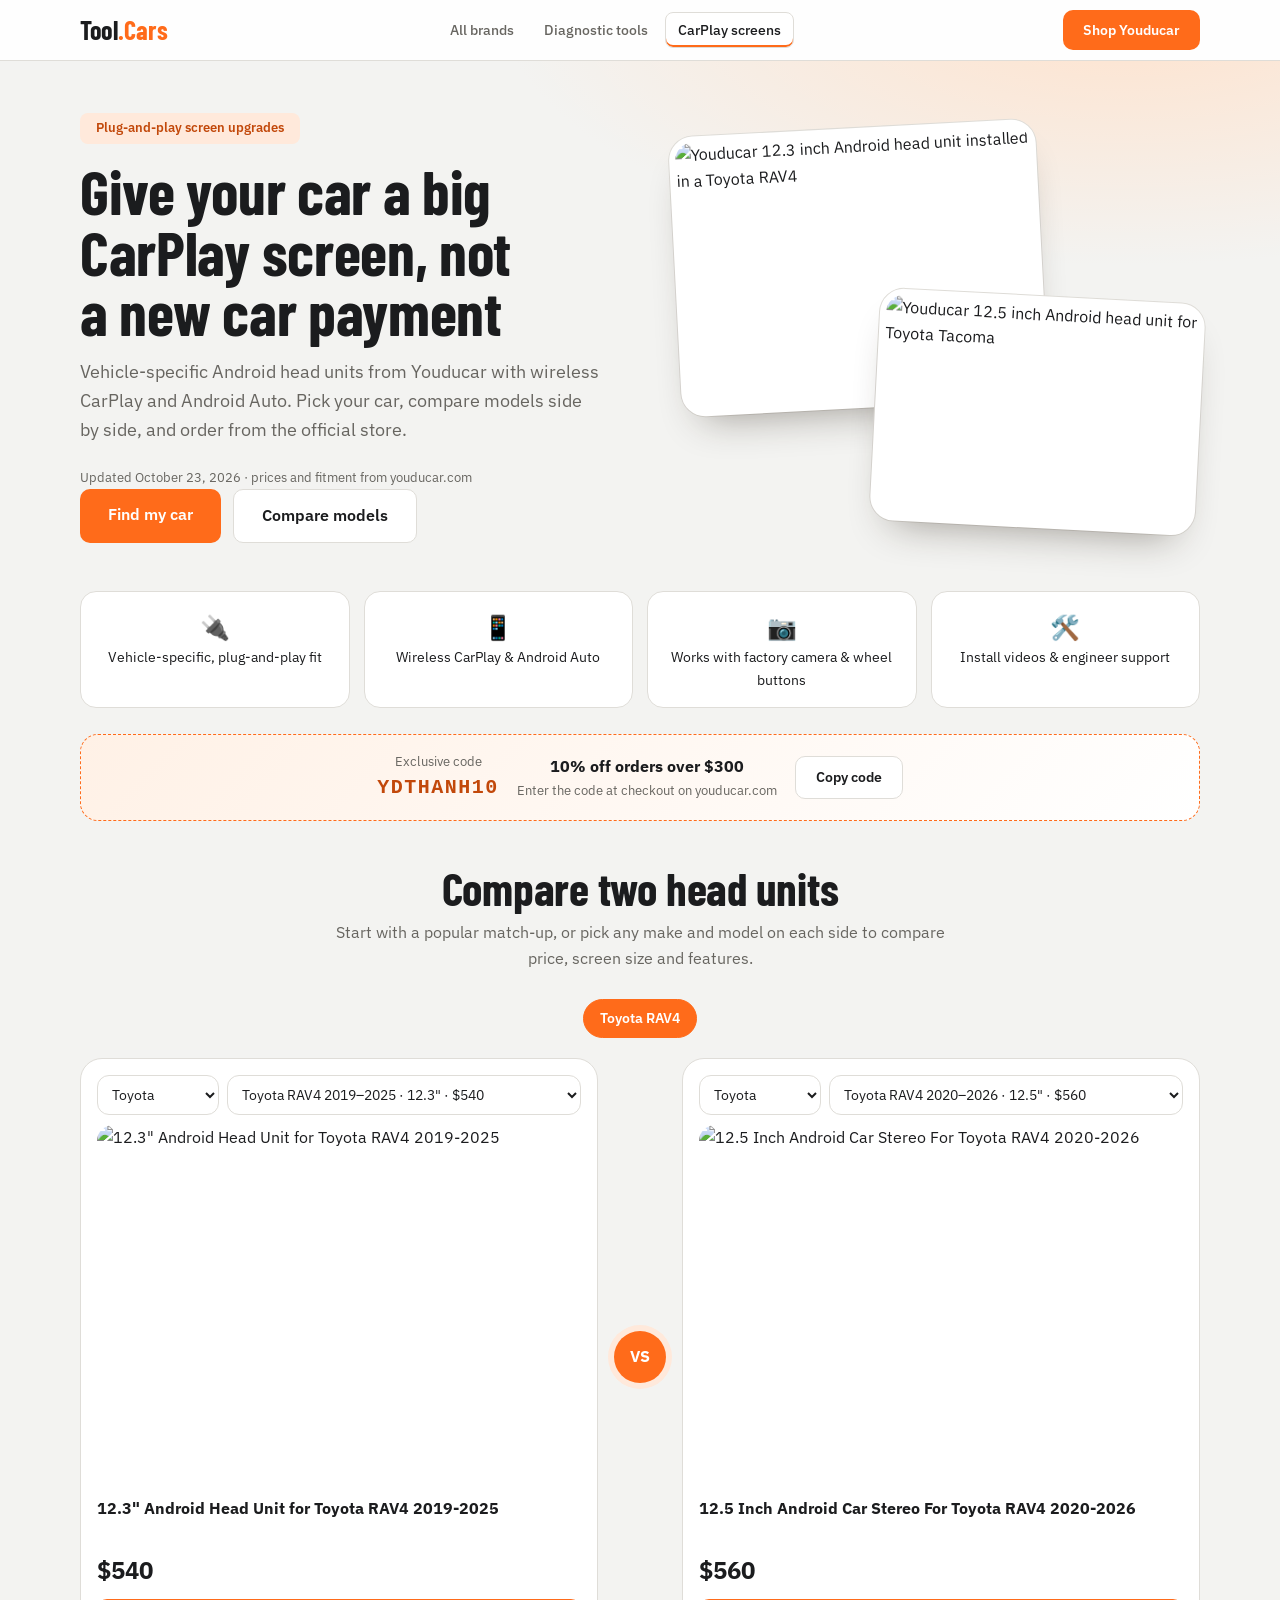
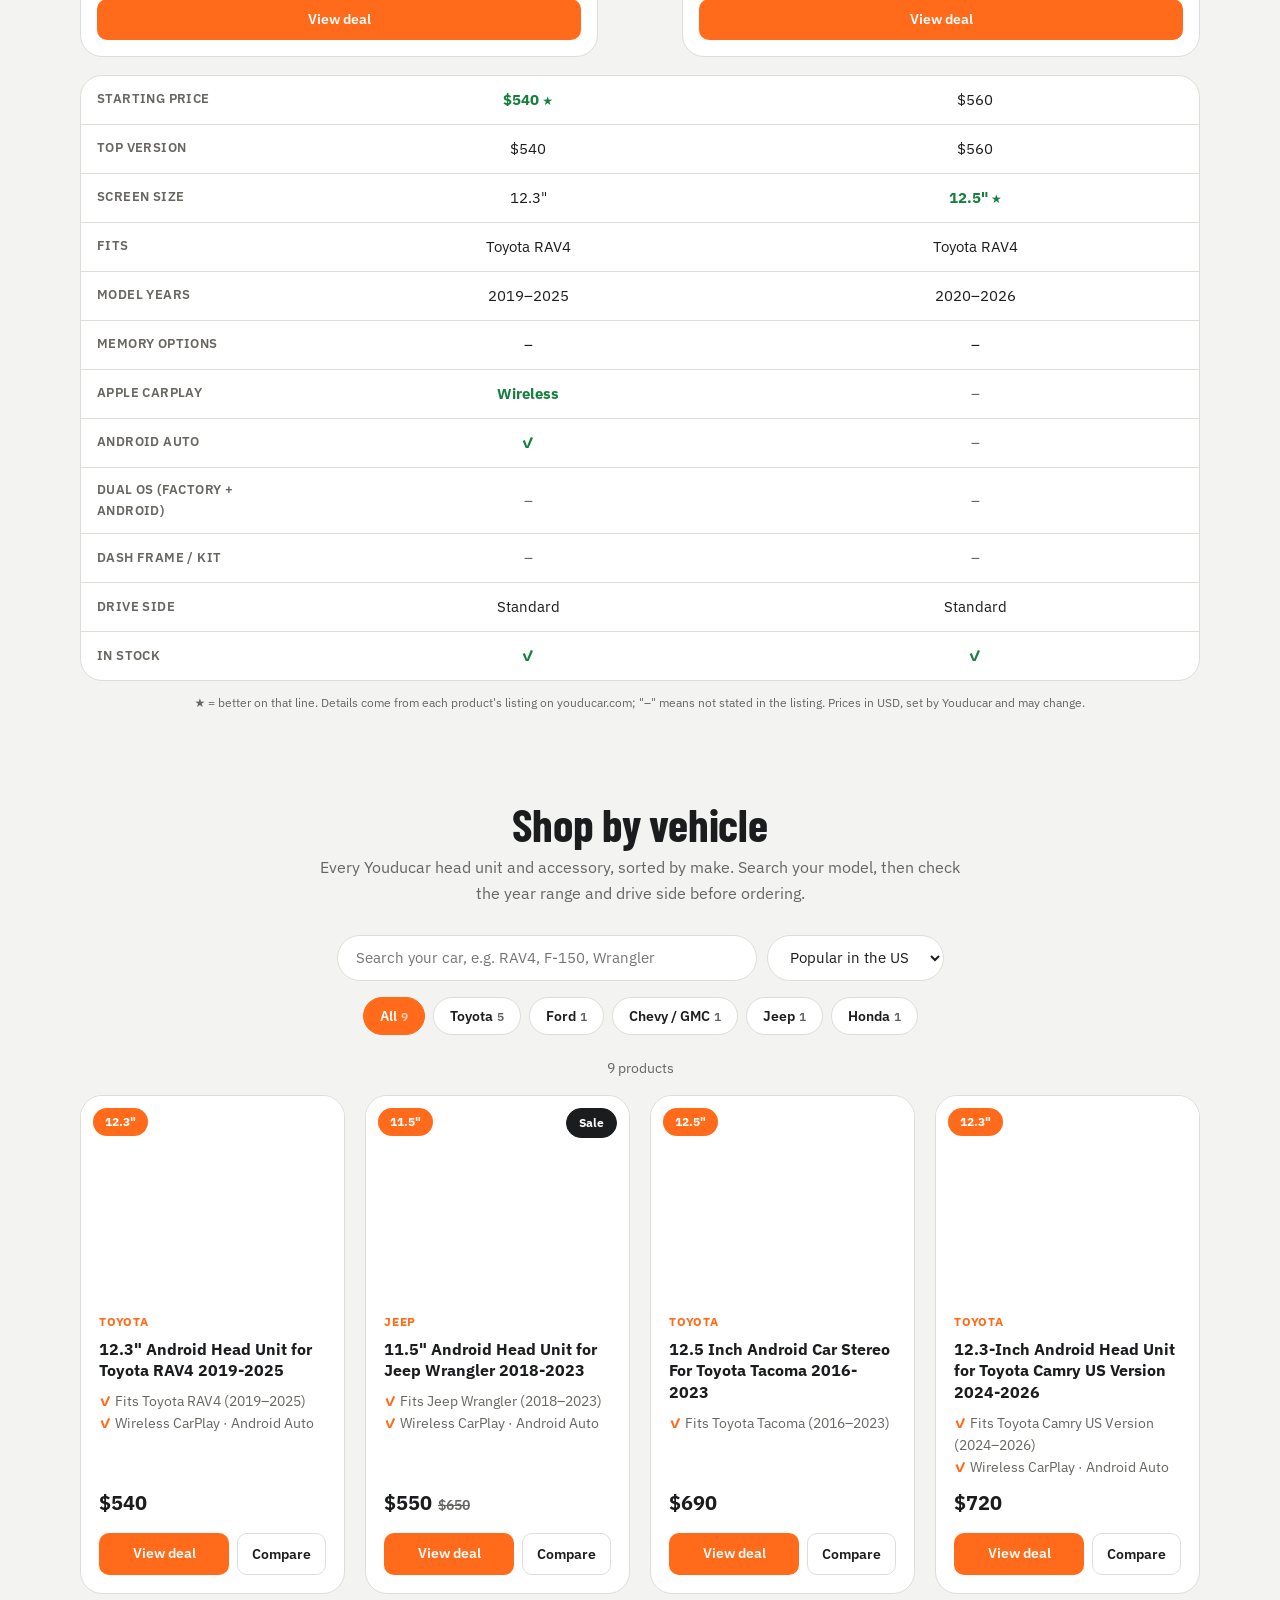
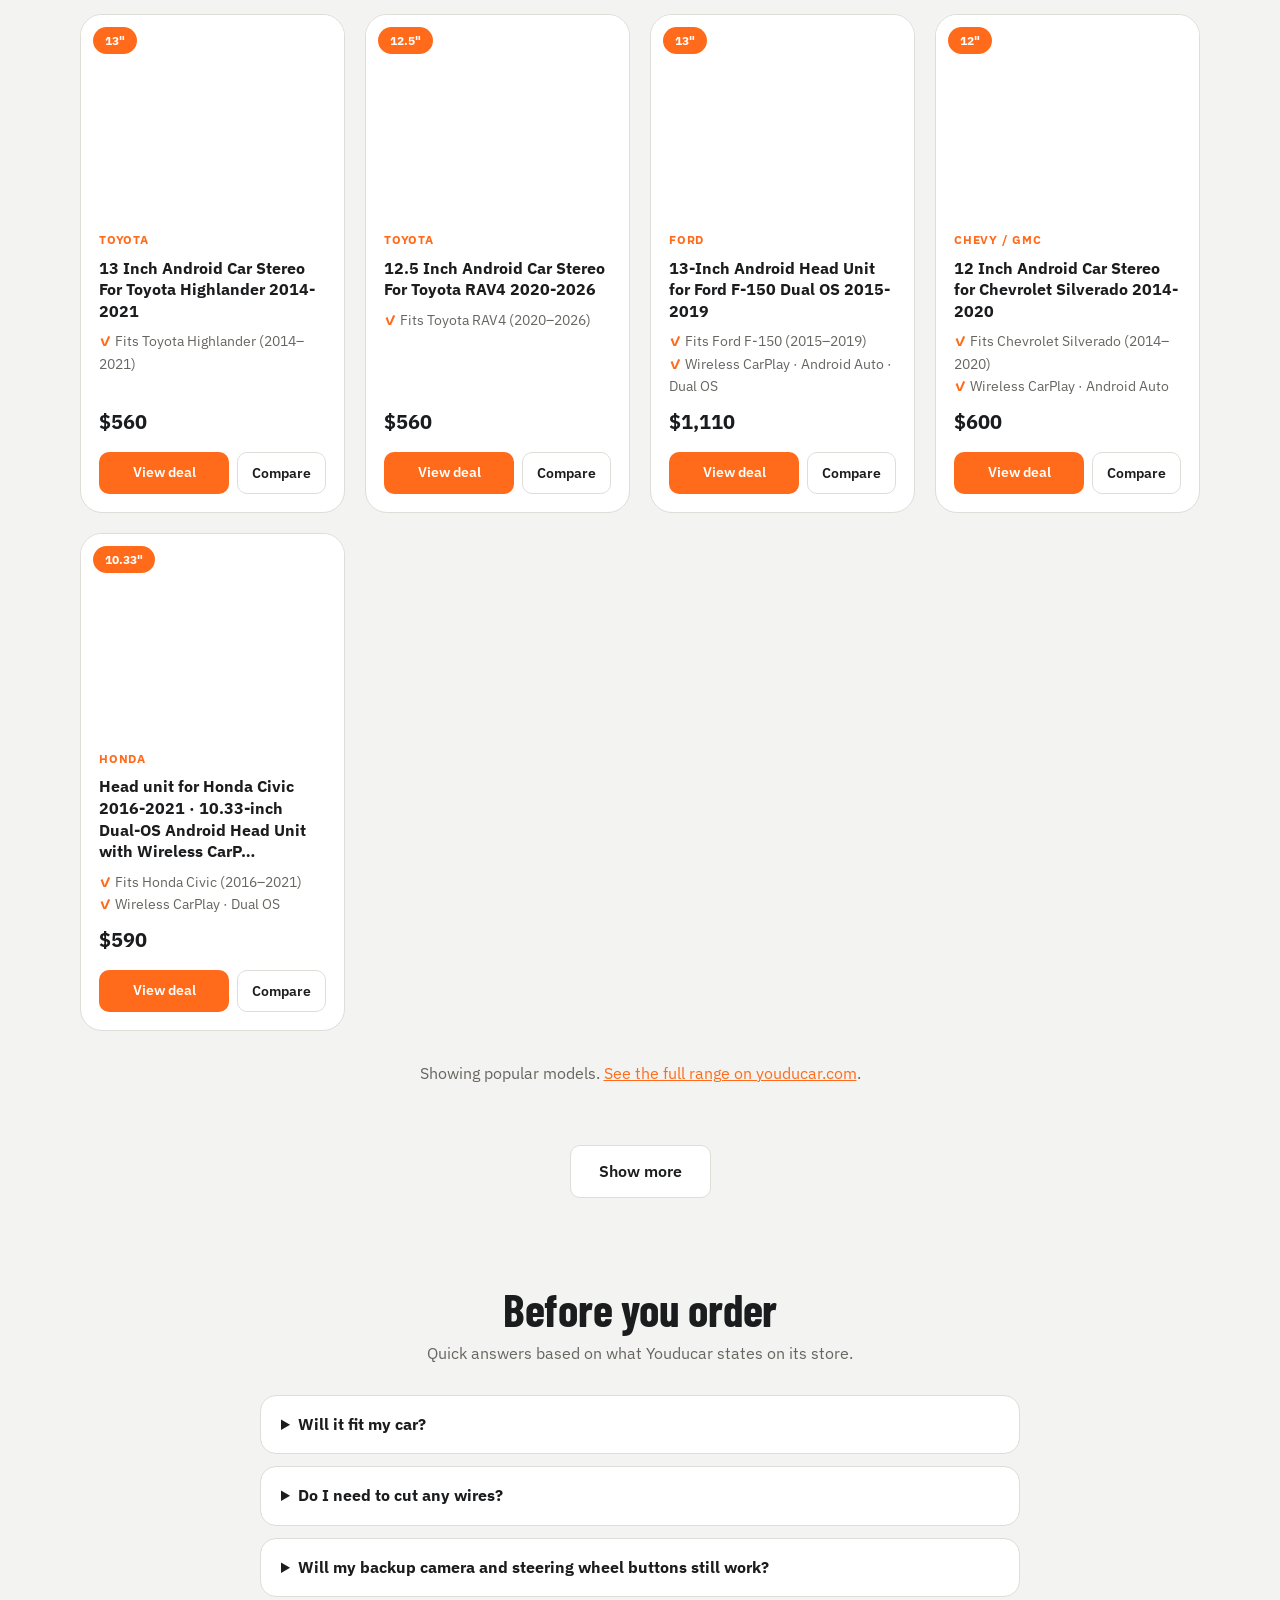
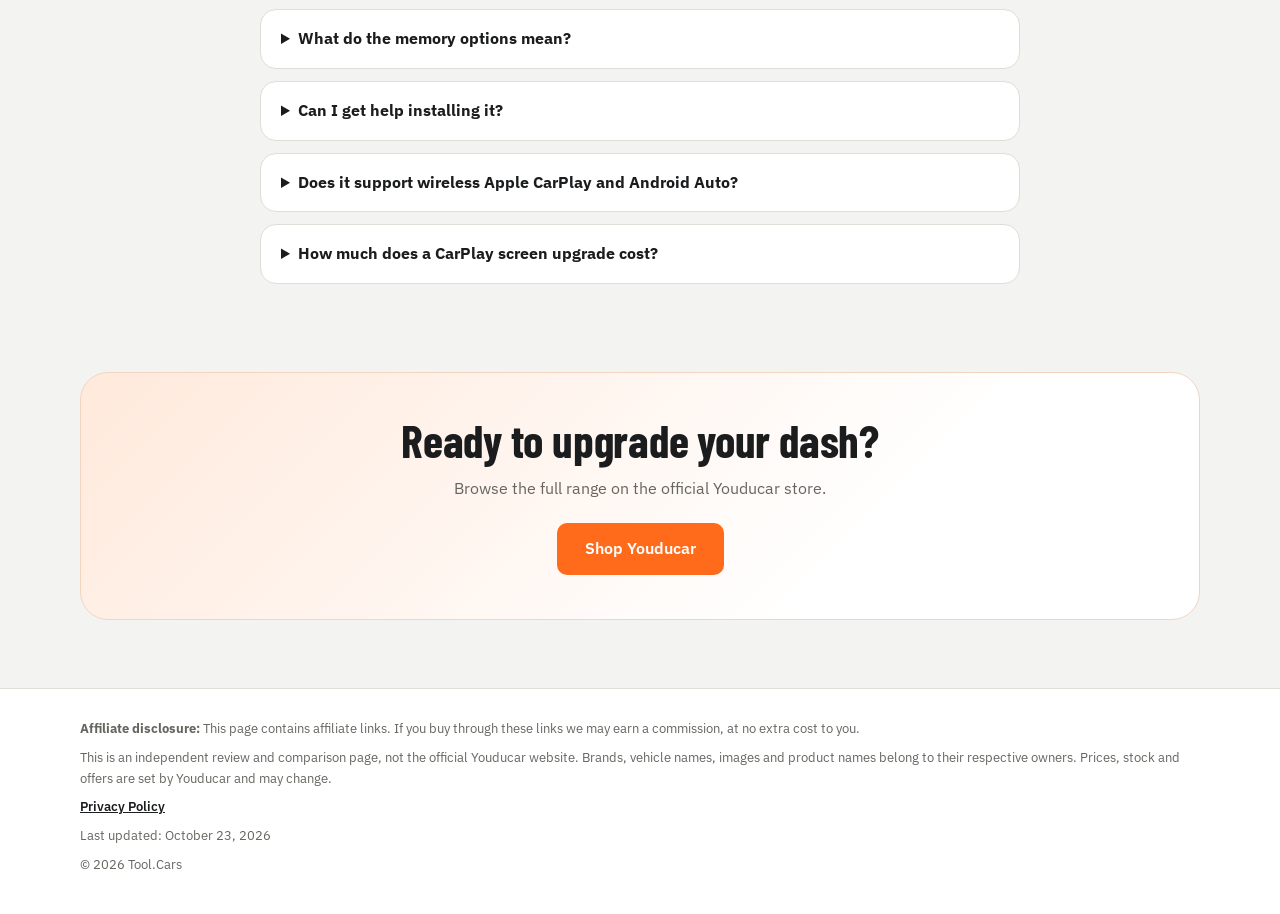
==== carplay-screen/index.html @ 3d378d3f "Prerender: fix doubled $ in prices Co-Authored-By: Claude Opus 5.5 <noreply@anthropic.com> Claude-Se" ====
<!DOCTYPE html>
<html lang="en">
<head>
<meta charset="utf-8">
<meta name="viewport" content="width=device-width, initial-scale=1">
<link rel="icon" type="image/svg+xml" href="data:image/svg+xml,%3Csvg xmlns='http://www.w3.org/2000/svg' viewBox='0 0 64 64'%3E%3Crect width='64' height='64' rx='14' fill='%23ff6b1a'/%3E%3Cpath d='M14 18h36v9H37v22H27V27H14z' fill='%23fff'/%3E%3C/svg%3E">
<title>CarPlay Screen Upgrades by Vehicle – Youducar Android Head Units | Tool.Cars</title>
<meta name="description" content="Find a plug-and-play Android head unit for your car: wireless CarPlay and Android Auto screens for Toyota, Ford, Chevy, Jeep, Honda and more. Compare models side by side.">
<!-- Google tag (gtag.js) -->
<script async src="https://www.googletagmanager.com/gtag/js?id=AW-18429283112"></script>
<script>
  window.dataLayer = window.dataLayer || [];
  function gtag(){dataLayer.push(arguments);}
  gtag('js', new Date());
  gtag('config', 'AW-18429283112');
</script>
<style>
:root{--a:#ff6b1a;--a-d:#e85a0c;--a-l:#2a1a10;--ink:#f3f4f6;--mut:#9aa1ad;--bg:#0e1015;--card:#171a21;--line:#272c37;--ok:#4ade80}
*{box-sizing:border-box;margin:0}
html{scroll-behavior:smooth}
body{font-family:system-ui,-apple-system,"Segoe UI",Roboto,sans-serif;color:var(--ink);background:var(--bg);line-height:1.6}
a{color:inherit;text-decoration:none}
button,select,input{font:inherit;color:inherit}
.wrap{max-width:1160px;margin:0 auto;padding:0 20px}
header{position:sticky;top:0;background:rgba(14,16,21,.92);backdrop-filter:blur(8px);border-bottom:1px solid var(--line);z-index:20}
header .wrap{display:flex;justify-content:space-between;align-items:center;height:60px;gap:12px}
.logo{font-weight:800;font-size:22px;letter-spacing:.5px;white-space:nowrap}.logo span{color:var(--a)}
nav.top{display:flex;gap:4px;font-size:14px;font-weight:600}
nav.top a{padding:6px 12px;border-radius:999px;color:var(--mut)}
nav.top a:hover{color:var(--ink)}
nav.top a.on{color:var(--ink);background:var(--card);border:1px solid var(--line)}
.btn{display:inline-block;background:var(--a);color:#fff;padding:13px 28px;border-radius:999px;font-weight:700;transition:.2s;box-shadow:0 6px 20px rgba(255,107,26,.3);border:0;cursor:pointer;text-align:center}
.btn:hover{background:var(--a-d);transform:translateY(-2px)}
.btn.sm{padding:9px 20px;font-size:14px;box-shadow:none}
.btn.ghost{background:transparent;border:1px solid var(--line);box-shadow:none}
.btn.ghost:hover{background:var(--card)}
.hero{padding:52px 0 32px;background:radial-gradient(1000px 420px at 85% -10%,#3a1f0f,transparent)}
.hero .wrap{display:grid;grid-template-columns:1.05fr 1fr;gap:44px;align-items:center}
.tag{display:inline-block;background:var(--a-l);color:#ffa66b;padding:5px 16px;border-radius:999px;font-size:13px;font-weight:700}
h1{font-size:clamp(32px,5vw,50px);line-height:1.12;margin:16px 0}
h1 em{font-style:normal;color:var(--a)}
.hero p{color:var(--mut);font-size:18px;margin-bottom:24px;max-width:520px}
.cta{display:flex;gap:12px;flex-wrap:wrap}
.collage{position:relative;height:400px}
.collage img{position:absolute;object-fit:cover;border-radius:24px;border:6px solid var(--card);box-shadow:0 18px 40px rgba(0,0,0,.5);background:#fff}
.collage .a{width:70%;height:70%;left:0;top:0;transform:rotate(-3deg)}
.collage .b{width:62%;height:58%;right:0;bottom:0;transform:rotate(3deg)}
.perks{display:grid;grid-template-columns:repeat(4,1fr);gap:14px;padding:16px 0 8px}
.perk{background:var(--card);border:1px solid var(--line);border-radius:16px;padding:16px;font-size:14px;text-align:center}
.perk b{display:block;font-size:24px}
.coupon{display:flex;flex-wrap:wrap;align-items:center;justify-content:center;gap:12px 18px;margin:18px auto 0;background:linear-gradient(135deg,#2a1a10,var(--card));border:1px dashed var(--a);border-radius:18px;padding:16px 20px;text-align:center}
.coupon code{font-size:20px;font-weight:800;letter-spacing:1.5px;color:#ffa66b}
.coupon small{color:var(--mut);display:block}
section{padding:44px 0}
h2{font-size:clamp(26px,3.6vw,36px);margin-bottom:8px;text-align:center}
.sub{color:var(--mut);margin:0 auto 28px;text-align:center;max-width:640px}

/* ---------- head-to-head compare ---------- */
.presets{display:flex;gap:8px;flex-wrap:wrap;justify-content:center;margin-bottom:20px}
.presets button,.pills button{cursor:pointer;background:var(--card);border:1px solid var(--line);border-radius:999px;padding:7px 16px;font-size:14px;font-weight:600;transition:.2s}
.presets button:hover,.pills button:hover{border-color:var(--a);color:var(--a)}
.presets button.on,.pills button.on{background:var(--a);border-color:var(--a);color:#fff}
.h2h{display:grid;grid-template-columns:1fr 56px 1fr;gap:14px;align-items:stretch}
.vs{display:flex;align-items:center;justify-content:center}
.vs span{width:52px;height:52px;border-radius:50%;background:var(--a);display:flex;align-items:center;justify-content:center;font-weight:800;box-shadow:0 0 0 6px var(--a-l)}
.side{background:var(--card);border:1px solid var(--line);border-radius:22px;padding:16px;display:flex;flex-direction:column;gap:10px;min-width:0}
.pickers{display:grid;grid-template-columns:auto 1fr;gap:8px}
.pickers select{background:var(--bg);border:1px solid var(--line);border-radius:12px;padding:9px 10px;font-size:14px;min-width:0;width:100%;cursor:pointer}
.pickers select:focus{outline:2px solid var(--a);outline-offset:1px}
.pc-img{aspect-ratio:4/3;background:#fff;border-radius:16px;overflow:hidden;display:flex;align-items:center;justify-content:center}
.pc-img img{width:100%;height:100%;object-fit:cover}
.pc-name{font-weight:700;font-size:16px;line-height:1.35;min-height:2.7em}
.pc-price{font-size:24px;font-weight:800}
.pc-price s{font-size:15px;color:var(--mut);font-weight:600;margin-left:6px}
.cmp-scroll{overflow-x:auto;-webkit-overflow-scrolling:touch;margin-top:18px;background:var(--card);border:1px solid var(--line);border-radius:22px}
table.h2ht{border-collapse:collapse;width:100%;min-width:560px;font-size:15px}
table.h2ht th,table.h2ht td{padding:12px 16px;border-bottom:1px solid var(--line);text-align:center;vertical-align:middle;width:40%}
table.h2ht tr:last-child th,table.h2ht tr:last-child td{border-bottom:0}
table.h2ht th{text-align:left;color:var(--mut);font-weight:600;font-size:13px;letter-spacing:.4px;text-transform:uppercase;width:20%}
table.h2ht td.win{color:var(--ok);font-weight:800}
table.h2ht td.win:after{content:" ★";font-size:12px}
.y{color:var(--ok);font-weight:800}.n{color:var(--mut)}
.cmp-note{color:var(--mut);font-size:12px;margin-top:12px;text-align:center}

/* ---------- catalog ---------- */
.tools{display:flex;gap:10px;flex-wrap:wrap;justify-content:center;margin-bottom:16px}
.tools input,.tools select{background:var(--card);border:1px solid var(--line);border-radius:999px;padding:10px 18px;font-size:15px}
.tools input{flex:1;min-width:220px;max-width:420px}
.tools input:focus,.tools select:focus{outline:2px solid var(--a);outline-offset:1px}
.pills{display:flex;gap:8px;flex-wrap:wrap;justify-content:center;margin-bottom:22px}
.pills button small{opacity:.7;font-weight:600;margin-left:4px}
.count{color:var(--mut);font-size:14px;text-align:center;margin-bottom:16px}
.grid{display:grid;grid-template-columns:repeat(auto-fill,minmax(250px,1fr));gap:20px}
.card{background:var(--card);border:1px solid var(--line);border-radius:22px;overflow:hidden;display:flex;flex-direction:column;transition:.25s}
.card:hover{box-shadow:0 16px 40px rgba(255,107,26,.22);transform:translateY(-4px);border-color:var(--a)}
.thumb{aspect-ratio:4/3;background:#fff;position:relative;overflow:hidden;display:block}
.thumb img{position:absolute;inset:0;width:100%;height:100%;object-fit:cover;transition:.4s}
.card:hover .thumb img{transform:scale(1.04)}
.badge{position:absolute;top:12px;left:12px;background:var(--a);color:#fff;font-size:12px;font-weight:800;padding:4px 12px;border-radius:999px;z-index:1}
.badge.r{left:auto;right:12px;background:#111;border:1px solid var(--line)}
.body{padding:18px;display:flex;flex-direction:column;gap:8px;flex:1}
.kind{font-size:12px;font-weight:700;letter-spacing:.8px;text-transform:uppercase;color:var(--a)}
.body h4{font-size:16px;line-height:1.35}
.body ul{list-style:none;padding:0;color:var(--mut);font-size:14px;flex:1}
.body li:before{content:"✓ ";color:var(--a);font-weight:800}
.price{font-size:20px;font-weight:800}
.price s{font-size:14px;color:var(--mut);font-weight:600;margin-left:6px}
.acts{display:grid;grid-template-columns:1fr auto;gap:8px;margin-top:6px}
.acts .btn{padding:9px 14px;font-size:14px;box-shadow:none}
.more{text-align:center;margin-top:28px}
.state{text-align:center;color:var(--mut);padding:30px 0}
.faq{max-width:760px;margin:0 auto;display:flex;flex-direction:column;gap:12px}
.faq details{background:var(--card);border:1px solid var(--line);border-radius:16px;padding:16px 20px}
.faq summary{cursor:pointer;font-weight:700}
.faq p{color:var(--mut);margin-top:8px;font-size:15px}
.final{background:linear-gradient(135deg,#2a1a10,var(--card));border:1px solid var(--line);border-radius:28px;padding:44px 24px;text-align:center}
.final h2{margin-bottom:12px}
footer{border-top:1px solid var(--line);padding:30px 0;color:var(--mut);font-size:13px;margin-top:24px}
footer p{margin-bottom:8px}
footer a.pp{text-decoration:underline;font-weight:600;color:var(--ink)}
.toast{position:fixed;left:50%;bottom:24px;transform:translateX(-50%) translateY(80px);background:var(--a);color:#fff;padding:10px 20px;border-radius:999px;font-weight:700;transition:.3s;z-index:50;opacity:0}
.toast.show{transform:translateX(-50%) translateY(0);opacity:1}
@media(max-width:760px){.hero .wrap{grid-template-columns:1fr}.collage{height:300px}.perks{grid-template-columns:1fr 1fr}
  .h2h{grid-template-columns:1fr 1fr}.vs{display:none}.pickers{grid-template-columns:1fr}.pc-price{font-size:20px}.pc-name{font-size:14px}}
/* mobile: brand switcher + clear section bands */
nav.top a b{display:none}
section[id],.cat{scroll-margin-top:72px}
@media(max-width:860px){
  header .wrap{flex-wrap:wrap;height:auto;padding-top:10px;row-gap:8px}
  header .wrap>.logo{flex:1}
  nav.top{order:3;width:100%;gap:6px;padding-bottom:10px;overflow-x:auto}
  nav.top a,nav.top a:not(.on){display:flex;flex-direction:column;justify-content:center;align-items:center;flex:1;min-width:0;text-align:center;white-space:nowrap;line-height:1.2;padding:7px 8px;background:var(--card);border:1px solid var(--line);border-radius:14px;color:var(--ink)}
  nav.top a.on{background:var(--a);border-color:var(--a);color:#fff}
  nav.top a b{display:block;font-size:14px}
  nav.top a b+span{font-size:11px;font-weight:600;opacity:.75}
  nav.top a:first-child{flex:0 0 auto;padding:7px 12px}
  section[id],.cat{scroll-margin-top:130px}
}
@media(max-width:760px){
  .collage{height:240px}
  main>section{padding:36px 0}
  main>section:not(.hero){border-top:1px solid var(--line)}
  main>section:nth-of-type(even){background:#12151c}
  main>section:not(.hero) h2{padding-bottom:12px;position:relative}
  main>section:not(.hero) h2:after{content:"";position:absolute;left:50%;bottom:0;width:44px;height:3px;margin-left:-22px;border-radius:3px;background:var(--a)}
  .sub{margin-bottom:24px}
}
</style>
<link rel="preconnect" href="https://fonts.googleapis.com">
<link rel="preconnect" href="https://fonts.gstatic.com" crossorigin>
<link rel="stylesheet" href="https://fonts.googleapis.com/css2?family=Barlow+Condensed:wght@600;700&family=IBM+Plex+Mono:wght@500&family=IBM+Plex+Sans:wght@400;500;600&display=swap">
<link rel="stylesheet" href="../assets/css/site.css">
<script>try{if(sessionStorage.getItem("tc-transit")){document.documentElement.classList.add("tc-arrive");setTimeout(function(){document.documentElement.classList.remove("tc-arrive")},3000)}}catch(e){}</script>
<script type="application/ld+json" id="ld-main">
{
 "@context": "https://schema.org",
 "@graph": [
  {
   "@type": "WebPage",
   "@id": "https://tool.goldenpasss.com/carplay-screen/#page",
   "url": "https://tool.goldenpasss.com/carplay-screen/",
   "name": "CarPlay Screen Upgrades by Vehicle – Youducar Android Head Units | Tool.Cars",
   "description": "Find a plug-and-play Android head unit for your car: wireless CarPlay and Android Auto screens for Toyota, Ford, Chevy, Jeep, Honda and more. Compare models side by side.",
   "dateModified": "2026-10-23",
   "isPartOf": {
    "@id": "https://tool.goldenpasss.com/#site"
   },
   "publisher": {
    "@id": "https://tool.goldenpasss.com/#org"
   }
  },
  {
   "@type": "BreadcrumbList",
   "itemListElement": [
    {
     "@type": "ListItem",
     "position": 1,
     "name": "Tool.Cars",
     "item": "https://tool.goldenpasss.com/"
    },
    {
     "@type": "ListItem",
     "position": 2,
     "name": "CarPlay screens",
     "item": "https://tool.goldenpasss.com/carplay-screen/"
    }
   ]
  },
  {
   "@type": "FAQPage",
   "@id": "https://tool.goldenpasss.com/carplay-screen/#faq",
   "mainEntity": [
    {
     "@type": "Question",
     "name": "Will it fit my car?",
     "acceptedAnswer": {
      "@type": "Answer",
      "text": "Each Youducar unit is built for a specific model and year range, so match your exact model year first. For imported cars, check left-hand drive (LHD) or right-hand drive (RHD) in the product title. If you are unsure about fit, contact Youducar from the product page before you order."
     }
    },
    {
     "@type": "Question",
     "name": "Do I need to cut any wires?",
     "acceptedAnswer": {
      "@type": "Answer",
      "text": "No, in most cases. Youducar describes its vehicle-specific units as plug-and-play: they use factory-style connectors that plug straight into the car's existing harness, with no splicing. Installation usually means removing dash trim panels, which the included manuals and video guides walk you through."
     }
    },
    {
     "@type": "Question",
     "name": "Will my backup camera and steering wheel buttons still work?",
     "acceptedAnswer": {
      "@type": "Answer",
      "text": "Usually yes. Youducar lists factory backup camera compatibility and steering wheel button support for its vehicle-specific units, so the controls you use today keep working. Some vehicles need an extra adapter or protocol box, which Youducar sells separately, so check the product page for your model."
     }
    },
    {
     "@type": "Question",
     "name": "What do the memory options mean?",
     "acceptedAnswer": {
      "@type": "Answer",
      "text": "Most units come in two or three versions, for example 4G+64G, 8G+128G or 8G+256G, meaning RAM plus storage. More RAM gives smoother multitasking with CarPlay, maps and music running together, and more storage holds more apps and offline maps. The price shown on this page is the starting price."
     }
    },
    {
     "@type": "Question",
     "name": "Can I get help installing it?",
     "acceptedAnswer": {
      "@type": "Answer",
      "text": "Yes. Youducar provides installation manuals and video guides for its units, plus direct support from its engineers if you get stuck. A plug-and-play unit is a common DIY job with basic trim tools, and any car audio shop can also fit one for you."
     }
    },
    {
     "@type": "Question",
     "name": "Does it support wireless Apple CarPlay and Android Auto?",
     "acceptedAnswer": {
      "@type": "Answer",
      "text": "Most Youducar head units list wireless Apple CarPlay and wireless Android Auto, and the product cards on this page show which features each listing states. Because the units run Android, you can also install apps such as Google Maps, Waze or Spotify directly on the screen without a phone."
     }
    },
    {
     "@type": "Question",
     "name": "How much does a CarPlay screen upgrade cost?",
     "acceptedAnswer": {
      "@type": "Answer",
      "text": "Youducar screens on this page start at about $210 and most popular vehicle-specific units for Toyota, Ford, Chevy and Jeep cost $500 to $1,100 depending on screen size and memory. Use the code YDTHANH10 for 10% off orders over $300, entered at checkout on youducar.com."
     }
    }
   ]
  },
  {
   "@type": "ItemList",
   "name": "Youducar CarPlay and Android Auto head units by vehicle",
   "itemListElement": [
    {
     "@type": "ListItem",
     "position": 1,
     "item": {
      "@type": "Product",
      "name": "Youducar 12.3\" Android Head Unit for Toyota RAV4 2019-2025 | Wireless CarPlay & Android Auto, GPS Navigation",
      "brand": {
       "@type": "Brand",
       "name": "Youducar"
      },
      "image": "https://cdn.shopify.com/s/files/1/0637/7527/7119/files/2020-2025_-RAV4.jpg?v=1781866897",
      "offers": {
       "@type": "Offer",
       "price": "540",
       "priceCurrency": "USD",
       "url": "https://youducar.com/products/2019-2025-toyota-rav4-android-head-unit-upgrade"
      }
     }
    },
    {
     "@type": "ListItem",
     "position": 2,
     "item": {
      "@type": "Product",
      "name": "Youducar 12.5 Inch Android Car Stereo For Toyota RAV4 2020-2026, Plug and Play Car Radio GPS Navigation Head Unit",
      "brand": {
       "@type": "Brand",
       "name": "Youducar"
      },
      "image": "https://cdn.shopify.com/s/files/1/0637/7527/7119/files/2020-2025_-RAV4_12_0a12e4d6-435e-433b-9af3-9479cd1b8d36.jpg?v=1788140946",
      "offers": {
       "@type": "Offer",
       "price": "560",
       "priceCurrency": "USD",
       "url": "https://youducar.com/products/youducar-12-5-inch-android-car-stereo-for-toyota-rav4-2020-2026-plug-and-play-car-radio-gps-navigation-head-unit"
      }
     }
    },
    {
     "@type": "ListItem",
     "position": 3,
     "item": {
      "@type": "Product",
      "name": "Youducar 12.5 Inch Android Car Stereo For Toyota Tacoma 2016-2023, Plug and Play Car Radio GPS Navigation Head Unit",
      "brand": {
       "@type": "Brand",
       "name": "Youducar"
      },
      "image": "https://cdn.shopify.com/s/files/1/0637/7527/7119/files/6800ec40322feab706385870d72e58fe.jpg?v=1788578312",
      "offers": {
       "@type": "Offer",
       "price": "690",
       "priceCurrency": "USD",
       "url": "https://youducar.com/products/toyota-tacoma-2016-2023-12-5-android-head-unit"
      }
     }
    },
    {
     "@type": "ListItem",
     "position": 4,
     "item": {
      "@type": "Product",
      "name": "Youducar 11.5\" Android Head Unit for Jeep Wrangler 2018-2023 | Wireless CarPlay & Android Auto",
      "brand": {
       "@type": "Brand",
       "name": "Youducar"
      },
      "image": "https://cdn.shopify.com/s/files/1/0637/7527/7119/files/jeep-wrangler-gladiator-11-5-android-head-unit.jpg?v=1789546226",
      "offers": {
       "@type": "Offer",
       "price": "550",
       "priceCurrency": "USD",
       "url": "https://youducar.com/products/jeep-wrangler-2018-2023-11-5-android-head-unit"
      }
     }
    },
    {
     "@type": "ListItem",
     "position": 5,
     "item": {
      "@type": "Product",
      "name": "Youducar 12 Inch Android Car Stereo for Chevrolet Silverado 2014-2020, Wireless CarPlay Android Auto GPS Navigation Touch Screen Head Unit",
      "brand": {
       "@type": "Brand",
       "name": "Youducar"
      },
      "image": "https://cdn.shopify.com/s/files/1/0637/7527/7119/files/UI_971e0da2-c5c6-4f89-85f7-b3733ba21873.jpg?v=1784774490",
      "offers": {
       "@type": "Offer",
       "price": "600",
       "priceCurrency": "USD",
       "url": "https://youducar.com/products/youducar-12-inch-android-car-stereo-for-chevrolet-silverado-2014-2020-wireless-carplay-android-auto-gps-navigation-touch-screen-head-unit"
      }
     }
    },
    {
     "@type": "ListItem",
     "position": 6,
     "item": {
      "@type": "Product",
      "name": "Youducar 13-Inch Android Head Unit for Ford F-150 Dual OS 2015-2019 | Giant Touchscreen Upgrade with Wireless CarPlay & Android Auto Dual System",
      "brand": {
       "@type": "Brand",
       "name": "Youducar"
      },
      "image": "https://cdn.shopify.com/s/files/1/0637/7527/7119/files/1_a5bb15af-2c01-45ed-a4fe-02a17090f5d3.jpg?v=1777344782",
      "offers": {
       "@type": "Offer",
       "price": "1110",
       "priceCurrency": "USD",
       "url": "https://youducar.com/products/youducar-13-inch-android-head-unit-for-ford-f-150-2015-2019-giant-touchscreen-upgrade-with-wireless-carplay-android-auto-dual-system"
      }
     }
    },
    {
     "@type": "ListItem",
     "position": 7,
     "item": {
      "@type": "Product",
      "name": "Youducar 12.3-Inch Android Head Unit for Toyota Camry US Version 2024-2026 | OEM-Style Large Touch Screen Wireless Apple CarPlay & Android Auto",
      "brand": {
       "@type": "Brand",
       "name": "Youducar"
      },
      "image": "https://cdn.shopify.com/s/files/1/0637/7527/7119/files/2024-2026_-12.3.jpg?v=1781833082",
      "offers": {
       "@type": "Offer",
       "price": "720",
       "priceCurrency": "USD",
       "url": "https://youducar.com/products/youducar-12-3-inch-android-head-unit-for-toyota-camry-us-version-2024-2026-oem-style-large-touch-screen-wireless-apple-carplay-android-auto"
      }
     }
    },
    {
     "@type": "ListItem",
     "position": 8,
     "item": {
      "@type": "Product",
      "name": "Youducar for Honda Civic 2016-2021 | 10.33-inch Dual-OS Android Head Unit with Wireless CarPlay",
      "brand": {
       "@type": "Brand",
       "name": "Youducar"
      },
      "image": "https://cdn.shopify.com/s/files/1/0637/7527/7119/files/2016-2021_10.jpg?v=1786677126",
      "offers": {
       "@type": "Offer",
       "price": "590",
       "priceCurrency": "USD",
       "url": "https://youducar.com/products/youducar-for-honda-civic-2016-2021-10-33-inch-dual-os-android-head-unit-with-wireless-carplay"
      }
     }
    },
    {
     "@type": "ListItem",
     "position": 9,
     "item": {
      "@type": "Product",
      "name": "Youducar 13 Inch Android Car Stereo For Toyota Highlander 2014-2021, Plug and Play Car Radio GPS Navigation Head Unit",
      "brand": {
       "@type": "Brand",
       "name": "Youducar"
      },
      "image": "https://cdn.shopify.com/s/files/1/0637/7527/7119/files/2015-2021_13.jpg?v=1789203398",
      "offers": {
       "@type": "Offer",
       "price": "560",
       "priceCurrency": "USD",
       "url": "https://youducar.com/products/toyota-highlander-2015-2021-android-head-unit"
      }
     }
    }
   ]
  }
 ]
}
</script>
<link rel="canonical" id="canonical" href="https://tool.goldenpasss.com/carplay-screen/">
</head>
<body>

<header><div class="wrap">
  <a class="logo" href="../">Tool<span>.Cars</span></a>
  <nav class="top">
    <a href="../"><span>All brands</span></a>
    <a href="../icarzone/"><b>iCARZONE</b><span>Diagnostic tools</span></a>
    <a class="on" href="./"><b>Youducar</b><span>CarPlay screens</span></a>
  </nav>
  <a class="btn sm" data-main href="https://youducar.com/thanhle" target="_blank" rel="sponsored noopener">Shop Youducar</a>
</div></header>

<main>
<section class="hero"><div class="wrap">
  <div>
    <span class="tag">Plug-and-play screen upgrades</span>
    <h1>Give your car a <em>big CarPlay screen</em>, not a new car payment</h1>
    <p>Vehicle-specific Android head units from Youducar with wireless CarPlay and Android Auto. Pick your car, compare models side by side, and order from the official store.</p>
    <span class="updated">Updated <time datetime="2026-10-23">October 23, 2026</time> · prices and fitment from youducar.com</span>
    <div class="cta">
      <a class="btn" href="#shop">Find my car</a>
      <a class="btn ghost" href="#compare">Compare models</a>
    </div>
  </div>
  <div class="collage">
    <img class="a" data-land alt="Youducar 12.3 inch Android head unit installed in a Toyota RAV4" src="https://cdn.shopify.com/s/files/1/0637/7527/7119/files/2020-2025_-RAV4.jpg?v=1781866897&width=900">
    <img class="b" data-land alt="Youducar 12.5 inch Android head unit for Toyota Tacoma" src="https://cdn.shopify.com/s/files/1/0637/7527/7119/files/6800ec40322feab706385870d72e58fe.jpg?v=1788578312&width=900">
  </div>
</div></section>

<div class="wrap">
  <div class="perks">
    <div class="perk"><b>🔌</b>Vehicle-specific, plug-and-play fit</div>
    <div class="perk"><b>📱</b>Wireless CarPlay &amp; Android Auto</div>
    <div class="perk"><b>📷</b>Works with factory camera &amp; wheel buttons</div>
    <div class="perk"><b>🛠️</b>Install videos &amp; engineer support</div>
  </div>
  <div class="coupon" id="coupon">
    <div><small>Exclusive code</small><code id="cpCode"><!--pre-->YDTHANH10<!--/pre--></code></div>
    <div><b id="cpText"><!--pre-->10% off orders over $300<!--/pre--></b><small>Enter the code at checkout on youducar.com</small></div>
    <button class="btn sm ghost" type="button" id="cpCopy">Copy code</button>
  </div>
</div>

<section id="compare"><div class="wrap">
  <h2>Compare two head units</h2>
  <p class="sub">Start with a popular match-up, or pick any make and model on each side to compare price, screen size and features.</p>
  <div class="presets" id="presets"><!--pre--><button type="button" data-i="0" class="on">Toyota RAV4</button><!--/pre--></div>
  <div class="h2h">
    <div class="side" id="side0"><!--pre--><div class="pickers"><select aria-label="Make" data-mk="0"><option selected="">Toyota</option><option>Ford</option><option>Chevy / GMC</option><option>Jeep</option><option>Honda</option></select><select aria-label="Model" data-pd="0"><option value="youducar-12-3-inch-android-head-unit-for-toyota-camry-us-version-2024-2026-oem-style-large-touch-screen-wireless-apple-carplay-android-auto">Toyota Camry US Version 2024–2026 · 12.3" · $720</option><option value="toyota-highlander-2015-2021-android-head-unit">Toyota Highlander 2014–2021 · 13" · $560</option><option value="2019-2025-toyota-rav4-android-head-unit-upgrade" selected="">Toyota RAV4 2019–2025 · 12.3" · $540</option><option value="youducar-12-5-inch-android-car-stereo-for-toyota-rav4-2020-2026-plug-and-play-car-radio-gps-navigation-head-unit">Toyota RAV4 2020–2026 · 12.5" · $560</option><option value="toyota-tacoma-2016-2023-12-5-android-head-unit">Toyota Tacoma 2016–2023 · 12.5" · $690</option></select></div><a class="pc-img" target="_blank" rel="sponsored noopener" href="https://youducar.com/products/2019-2025-toyota-rav4-android-head-unit-upgrade?bg_ref=UnHcHOs2mW"><img alt="12.3&quot; Android Head Unit for Toyota RAV4 2019-2025" src="https://cdn.shopify.com/s/files/1/0637/7527/7119/files/2020-2025_-RAV4.jpg?v=1781866897&amp;width=700"></a><div class="pc-name">12.3" Android Head Unit for Toyota RAV4 2019-2025</div><div class="pc-price">$540</div><a class="btn sm" target="_blank" rel="sponsored noopener" href="https://youducar.com/products/2019-2025-toyota-rav4-android-head-unit-upgrade?bg_ref=UnHcHOs2mW">View deal</a><!--/pre--></div>
    <div class="vs"><span>VS</span></div>
    <div class="side" id="side1"><!--pre--><div class="pickers"><select aria-label="Make" data-mk="1"><option selected="">Toyota</option><option>Ford</option><option>Chevy / GMC</option><option>Jeep</option><option>Honda</option></select><select aria-label="Model" data-pd="1"><option value="youducar-12-3-inch-android-head-unit-for-toyota-camry-us-version-2024-2026-oem-style-large-touch-screen-wireless-apple-carplay-android-auto">Toyota Camry US Version 2024–2026 · 12.3" · $720</option><option value="toyota-highlander-2015-2021-android-head-unit">Toyota Highlander 2014–2021 · 13" · $560</option><option value="2019-2025-toyota-rav4-android-head-unit-upgrade">Toyota RAV4 2019–2025 · 12.3" · $540</option><option value="youducar-12-5-inch-android-car-stereo-for-toyota-rav4-2020-2026-plug-and-play-car-radio-gps-navigation-head-unit" selected="">Toyota RAV4 2020–2026 · 12.5" · $560</option><option value="toyota-tacoma-2016-2023-12-5-android-head-unit">Toyota Tacoma 2016–2023 · 12.5" · $690</option></select></div><a class="pc-img" target="_blank" rel="sponsored noopener" href="https://youducar.com/products/youducar-12-5-inch-android-car-stereo-for-toyota-rav4-2020-2026-plug-and-play-car-radio-gps-navigation-head-unit?bg_ref=UnHcHOs2mW"><img alt="12.5 Inch Android Car Stereo For Toyota RAV4 2020-2026" src="https://cdn.shopify.com/s/files/1/0637/7527/7119/files/2020-2025_-RAV4_12_0a12e4d6-435e-433b-9af3-9479cd1b8d36.jpg?v=1788140946&amp;width=700"></a><div class="pc-name">12.5 Inch Android Car Stereo For Toyota RAV4 2020-2026</div><div class="pc-price">$560</div><a class="btn sm" target="_blank" rel="sponsored noopener" href="https://youducar.com/products/youducar-12-5-inch-android-car-stereo-for-toyota-rav4-2020-2026-plug-and-play-car-radio-gps-navigation-head-unit?bg_ref=UnHcHOs2mW">View deal</a><!--/pre--></div>
  </div>
  <div class="cmp-scroll"><table class="h2ht"><tbody id="h2hBody"><!--pre--><tr><th>Starting price</th><td class="win">$540</td><td class="">$560</td></tr><tr><th>Top version</th><td class="">$540</td><td class="">$560</td></tr><tr><th>Screen size</th><td class="">12.3"</td><td class="win">12.5"</td></tr><tr><th>Fits</th><td class="">Toyota RAV4</td><td class="">Toyota RAV4</td></tr><tr><th>Model years</th><td class="">2019–2025</td><td class="">2020–2026</td></tr><tr><th>Memory options</th><td class="">–</td><td class="">–</td></tr><tr><th>Apple CarPlay</th><td class=""><span class="y">Wireless</span></td><td class=""><span class="n">–</span></td></tr><tr><th>Android Auto</th><td class=""><span class="y">✓</span></td><td class=""><span class="n">–</span></td></tr><tr><th>Dual OS (factory + Android)</th><td class=""><span class="n">–</span></td><td class=""><span class="n">–</span></td></tr><tr><th>Dash frame / kit</th><td class=""><span class="n">–</span></td><td class=""><span class="n">–</span></td></tr><tr><th>Drive side</th><td class="">Standard</td><td class="">Standard</td></tr><tr><th>In stock</th><td class=""><span class="y">✓</span></td><td class=""><span class="y">✓</span></td></tr><!--/pre--></tbody></table></div>
  <p class="cmp-note">★ = better on that line. Details come from each product's listing on youducar.com; "–" means not stated in the listing. Prices in USD, set by Youducar and may change.</p>
</div></section>

<section id="shop"><div class="wrap">
  <h2>Shop by vehicle</h2>
  <p class="sub">Every Youducar head unit and accessory, sorted by make. Search your model, then check the year range and drive side before ordering.</p>
  <div class="tools">
    <input id="q" type="search" placeholder="Search your car, e.g. RAV4, F-150, Wrangler" aria-label="Search by car model">
    <select id="sort" aria-label="Sort products">
      <option value="pop">Popular in the US</option>
      <option value="lo">Price: low to high</option>
      <option value="hi">Price: high to low</option>
      <option value="scr">Biggest screen</option>
    </select>
  </div>
  <div class="pills" id="makes"><!--pre--><button type="button" data-make="All" class="on">All<small>9</small></button><button type="button" data-make="Toyota" class="">Toyota<small>5</small></button><button type="button" data-make="Ford" class="">Ford<small>1</small></button><button type="button" data-make="Chevy / GMC" class="">Chevy / GMC<small>1</small></button><button type="button" data-make="Jeep" class="">Jeep<small>1</small></button><button type="button" data-make="Honda" class="">Honda<small>1</small></button><!--/pre--></div>
  <p class="count" id="count"><!--pre-->9 products<!--/pre--></p>
  <div class="grid" id="grid"><!--pre--><div class="card"><a class="thumb" target="_blank" rel="sponsored noopener" href="https://youducar.com/products/2019-2025-toyota-rav4-android-head-unit-upgrade?bg_ref=UnHcHOs2mW"><span class="badge">12.3"</span></a><div class="body"><span class="kind">Toyota</span><h4>12.3" Android Head Unit for Toyota RAV4 2019-2025</h4><ul><li>Fits Toyota RAV4 (2019–2025)</li><li>Wireless CarPlay · Android Auto</li></ul><div class="price">$540</div><div class="acts"><a class="btn" target="_blank" rel="sponsored noopener" href="https://youducar.com/products/2019-2025-toyota-rav4-android-head-unit-upgrade?bg_ref=UnHcHOs2mW">View deal</a><button class="btn ghost" type="button" data-cmp="2019-2025-toyota-rav4-android-head-unit-upgrade">Compare</button></div></div></div><div class="card"><a class="thumb" target="_blank" rel="sponsored noopener" href="https://youducar.com/products/jeep-wrangler-2018-2023-11-5-android-head-unit?bg_ref=UnHcHOs2mW"><span class="badge">11.5"</span><span class="badge r">Sale</span></a><div class="body"><span class="kind">Jeep</span><h4>11.5" Android Head Unit for Jeep Wrangler 2018-2023</h4><ul><li>Fits Jeep Wrangler (2018–2023)</li><li>Wireless CarPlay · Android Auto</li></ul><div class="price">$550<s>$650</s></div><div class="acts"><a class="btn" target="_blank" rel="sponsored noopener" href="https://youducar.com/products/jeep-wrangler-2018-2023-11-5-android-head-unit?bg_ref=UnHcHOs2mW">View deal</a><button class="btn ghost" type="button" data-cmp="jeep-wrangler-2018-2023-11-5-android-head-unit">Compare</button></div></div></div><div class="card"><a class="thumb" target="_blank" rel="sponsored noopener" href="https://youducar.com/products/toyota-tacoma-2016-2023-12-5-android-head-unit?bg_ref=UnHcHOs2mW"><span class="badge">12.5"</span></a><div class="body"><span class="kind">Toyota</span><h4>12.5 Inch Android Car Stereo For Toyota Tacoma 2016-2023</h4><ul><li>Fits Toyota Tacoma (2016–2023)</li></ul><div class="price">$690</div><div class="acts"><a class="btn" target="_blank" rel="sponsored noopener" href="https://youducar.com/products/toyota-tacoma-2016-2023-12-5-android-head-unit?bg_ref=UnHcHOs2mW">View deal</a><button class="btn ghost" type="button" data-cmp="toyota-tacoma-2016-2023-12-5-android-head-unit">Compare</button></div></div></div><div class="card"><a class="thumb" target="_blank" rel="sponsored noopener" href="https://youducar.com/products/youducar-12-3-inch-android-head-unit-for-toyota-camry-us-version-2024-2026-oem-style-large-touch-screen-wireless-apple-carplay-android-auto?bg_ref=UnHcHOs2mW"><span class="badge">12.3"</span></a><div class="body"><span class="kind">Toyota</span><h4>12.3-Inch Android Head Unit for Toyota Camry US Version 2024-2026</h4><ul><li>Fits Toyota Camry US Version (2024–2026)</li><li>Wireless CarPlay · Android Auto</li></ul><div class="price">$720</div><div class="acts"><a class="btn" target="_blank" rel="sponsored noopener" href="https://youducar.com/products/youducar-12-3-inch-android-head-unit-for-toyota-camry-us-version-2024-2026-oem-style-large-touch-screen-wireless-apple-carplay-android-auto?bg_ref=UnHcHOs2mW">View deal</a><button class="btn ghost" type="button" data-cmp="youducar-12-3-inch-android-head-unit-for-toyota-camry-us-version-2024-2026-oem-style-large-touch-screen-wireless-apple-carplay-android-auto">Compare</button></div></div></div><div class="card"><a class="thumb" target="_blank" rel="sponsored noopener" href="https://youducar.com/products/toyota-highlander-2015-2021-android-head-unit?bg_ref=UnHcHOs2mW"><span class="badge">13"</span></a><div class="body"><span class="kind">Toyota</span><h4>13 Inch Android Car Stereo For Toyota Highlander 2014-2021</h4><ul><li>Fits Toyota Highlander (2014–2021)</li></ul><div class="price">$560</div><div class="acts"><a class="btn" target="_blank" rel="sponsored noopener" href="https://youducar.com/products/toyota-highlander-2015-2021-android-head-unit?bg_ref=UnHcHOs2mW">View deal</a><button class="btn ghost" type="button" data-cmp="toyota-highlander-2015-2021-android-head-unit">Compare</button></div></div></div><div class="card"><a class="thumb" target="_blank" rel="sponsored noopener" href="https://youducar.com/products/youducar-12-5-inch-android-car-stereo-for-toyota-rav4-2020-2026-plug-and-play-car-radio-gps-navigation-head-unit?bg_ref=UnHcHOs2mW"><span class="badge">12.5"</span></a><div class="body"><span class="kind">Toyota</span><h4>12.5 Inch Android Car Stereo For Toyota RAV4 2020-2026</h4><ul><li>Fits Toyota RAV4 (2020–2026)</li></ul><div class="price">$560</div><div class="acts"><a class="btn" target="_blank" rel="sponsored noopener" href="https://youducar.com/products/youducar-12-5-inch-android-car-stereo-for-toyota-rav4-2020-2026-plug-and-play-car-radio-gps-navigation-head-unit?bg_ref=UnHcHOs2mW">View deal</a><button class="btn ghost" type="button" data-cmp="youducar-12-5-inch-android-car-stereo-for-toyota-rav4-2020-2026-plug-and-play-car-radio-gps-navigation-head-unit">Compare</button></div></div></div><div class="card"><a class="thumb" target="_blank" rel="sponsored noopener" href="https://youducar.com/products/youducar-13-inch-android-head-unit-for-ford-f-150-2015-2019-giant-touchscreen-upgrade-with-wireless-carplay-android-auto-dual-system?bg_ref=UnHcHOs2mW"><span class="badge">13"</span></a><div class="body"><span class="kind">Ford</span><h4>13-Inch Android Head Unit for Ford F-150 Dual OS 2015-2019</h4><ul><li>Fits Ford F-150 (2015–2019)</li><li>Wireless CarPlay · Android Auto · Dual OS</li></ul><div class="price">$1,110</div><div class="acts"><a class="btn" target="_blank" rel="sponsored noopener" href="https://youducar.com/products/youducar-13-inch-android-head-unit-for-ford-f-150-2015-2019-giant-touchscreen-upgrade-with-wireless-carplay-android-auto-dual-system?bg_ref=UnHcHOs2mW">View deal</a><button class="btn ghost" type="button" data-cmp="youducar-13-inch-android-head-unit-for-ford-f-150-2015-2019-giant-touchscreen-upgrade-with-wireless-carplay-android-auto-dual-system">Compare</button></div></div></div><div class="card"><a class="thumb" target="_blank" rel="sponsored noopener" href="https://youducar.com/products/youducar-12-inch-android-car-stereo-for-chevrolet-silverado-2014-2020-wireless-carplay-android-auto-gps-navigation-touch-screen-head-unit?bg_ref=UnHcHOs2mW"><span class="badge">12"</span></a><div class="body"><span class="kind">Chevy / GMC</span><h4>12 Inch Android Car Stereo for Chevrolet Silverado 2014-2020</h4><ul><li>Fits Chevrolet Silverado (2014–2020)</li><li>Wireless CarPlay · Android Auto</li></ul><div class="price">$600</div><div class="acts"><a class="btn" target="_blank" rel="sponsored noopener" href="https://youducar.com/products/youducar-12-inch-android-car-stereo-for-chevrolet-silverado-2014-2020-wireless-carplay-android-auto-gps-navigation-touch-screen-head-unit?bg_ref=UnHcHOs2mW">View deal</a><button class="btn ghost" type="button" data-cmp="youducar-12-inch-android-car-stereo-for-chevrolet-silverado-2014-2020-wireless-carplay-android-auto-gps-navigation-touch-screen-head-unit">Compare</button></div></div></div><div class="card"><a class="thumb" target="_blank" rel="sponsored noopener" href="https://youducar.com/products/youducar-for-honda-civic-2016-2021-10-33-inch-dual-os-android-head-unit-with-wireless-carplay?bg_ref=UnHcHOs2mW"><span class="badge">10.33"</span><img loading="lazy" alt="Head unit for Honda Civic 2016-2021 · 10.33-inch Dual-OS Android Head Unit with Wireless CarP…" src="https://cdn.shopify.com/s/files/1/0637/7527/7119/files/2016-2021_10.jpg?v=1786677126&amp;width=600" onerror="this.remove()"></a><div class="body"><span class="kind">Honda</span><h4>Head unit for Honda Civic 2016-2021 · 10.33-inch Dual-OS Android Head Unit with Wireless CarP…</h4><ul><li>Fits Honda Civic (2016–2021)</li><li>Wireless CarPlay · Dual OS</li></ul><div class="price">$590</div><div class="acts"><a class="btn" target="_blank" rel="sponsored noopener" href="https://youducar.com/products/youducar-for-honda-civic-2016-2021-10-33-inch-dual-os-android-head-unit-with-wireless-carplay?bg_ref=UnHcHOs2mW">View deal</a><button class="btn ghost" type="button" data-cmp="youducar-for-honda-civic-2016-2021-10-33-inch-dual-os-android-head-unit-with-wireless-carplay">Compare</button></div></div></div><!--/pre--></div>
  <div class="state" id="state">Loading the latest models and prices…</div>
  <div class="more"><button class="btn ghost" type="button" id="more" hidden>Show more</button></div>
</div></section>

<section id="faq"><div class="wrap">
  <h2>Before you order</h2>
  <p class="sub">Quick answers based on what Youducar states on its store.</p>
  <div class="faq">
    <details><summary>Will it fit my car?</summary><p>Each Youducar unit is built for a specific model and year range, so match your exact model year first. For imported cars, check left-hand drive (LHD) or right-hand drive (RHD) in the product title. If you are unsure about fit, contact Youducar from the product page before you order.</p></details>
    <details><summary>Do I need to cut any wires?</summary><p>No, in most cases. Youducar describes its vehicle-specific units as plug-and-play: they use factory-style connectors that plug straight into the car's existing harness, with no splicing. Installation usually means removing dash trim panels, which the included manuals and video guides walk you through.</p></details>
    <details><summary>Will my backup camera and steering wheel buttons still work?</summary><p>Usually yes. Youducar lists factory backup camera compatibility and steering wheel button support for its vehicle-specific units, so the controls you use today keep working. Some vehicles need an extra adapter or protocol box, which Youducar sells separately, so check the product page for your model.</p></details>
    <details><summary>What do the memory options mean?</summary><p>Most units come in two or three versions, for example 4G+64G, 8G+128G or 8G+256G, meaning RAM plus storage. More RAM gives smoother multitasking with CarPlay, maps and music running together, and more storage holds more apps and offline maps. The price shown on this page is the starting price.</p></details>
    <details><summary>Can I get help installing it?</summary><p>Yes. Youducar provides installation manuals and video guides for its units, plus direct support from its engineers if you get stuck. A plug-and-play unit is a common DIY job with basic trim tools, and any car audio shop can also fit one for you.</p></details>
    <details><summary>Does it support wireless Apple CarPlay and Android Auto?</summary><p>Most Youducar head units list wireless Apple CarPlay and wireless Android Auto, and the product cards on this page show which features each listing states. Because the units run Android, you can also install apps such as Google Maps, Waze or Spotify directly on the screen without a phone.</p></details>
    <details><summary>How much does a CarPlay screen upgrade cost?</summary><p>Youducar screens on this page start at about $210 and most popular vehicle-specific units for Toyota, Ford, Chevy and Jeep cost $500 to $1,100 depending on screen size and memory. Use the code YDTHANH10 for 10% off orders over $300, entered at checkout on youducar.com.</p></details>
  </div>
</div></section>

<section><div class="wrap">
  <div class="final">
    <h2>Ready to upgrade your dash?</h2>
    <p class="sub" style="margin-bottom:22px">Browse the full range on the official Youducar store.</p>
    <a class="btn" data-main href="https://youducar.com/thanhle" target="_blank" rel="sponsored noopener">Shop Youducar</a>
  </div>
</div></section>
</main>

<footer><div class="wrap">
  <p><b>Affiliate disclosure:</b> This page contains affiliate links. If you buy through these links we may earn a commission, at no extra cost to you.</p>
  <p>This is an independent review and comparison page, not the official Youducar website. Brands, vehicle names, images and product names belong to their respective owners. Prices, stock and offers are set by Youducar and may change.</p>
  <p><a class="pp" href="https://www.termsfeed.com/live/6e161ee9-1a39-40c5-96cf-be90dc41183e" target="_blank" rel="noopener">Privacy Policy</a></p>
  <p>Last updated: <time datetime="2026-10-23">October 23, 2026</time></p>
  <p>© <span id="y">2026</span> Tool.Cars</p>
</div></footer>

<div class="toast" id="toast"></div>

<script>
/* =====================================================================
   SETTINGS – EDIT ONLY THIS PART
   ===================================================================== */

// Your Youducar affiliate code (added to every product link)
const AFF = "bg_ref=UnHcHOs2mW";

// Link for the "Shop Youducar" buttons (your main affiliate link)
const MAIN_LINK = "https://youducar.com/thanhle";

// Your coupon from the Youducar affiliate dashboard
const COUPON = { code:"YDTHANH10", text:"10% off orders over $300" };

// Store address (products load live from here, so new models appear automatically)
const STORE = "https://youducar.com";

// Products to show first under "Popular in the US" (product handle = the part after /products/ in the URL)
const FEATURED = [
 "2019-2025-toyota-rav4-android-head-unit-upgrade",
 "youducar-14-6inch-android-head-unit-toyota-tundra-2020-2024-wireless-carplay",
 "youducar-13-1-android-flagship-display-for-ford-f-150-raptor-2021-2025-next-gen-infotainment-upgrade-wireless-carplay-android-auto",
 "jeep-wrangler-2018-2023-11-5-android-head-unit",
 "toyota-tacoma-2016-2023-12-5-android-head-unit",
 "youducar-15-6-ultra-wide-android-head-unit-for-chevrolet-silverado-gmc-sierra-2019-2022-wireless-carplay",
 "youducar-12-3-inch-android-head-unit-for-toyota-camry-us-version-2024-2026-oem-style-large-touch-screen-wireless-apple-carplay-android-auto",
 "youducar-android-head-unit-for-honda-crv-2024-2026-wireless-carplay-android-auto",
 "youducar-for-honda-civic-2016-2021-head-unit",
 "12-3-inch-android-car-stereo-for-toyota-4runner-2010-2023-car-radio-gps-navigation-head-unit",
 "youducar-13-6-inch-android-car-stereo-for-dodge-ram-2019-2026-plug-and-play-car-radio-gps-navigation-head-unit",
 "youducar-11-3-touch-screen-for-ford-bronco-2021-2025-android-auto-carplay-compatible",
 "youducar-12-3inch-android-head-unit-honda-accord-2018-2022-wireless-carplay",
 "toyota-highlander-2015-2021-android-head-unit",
 "youducar-12-5-touch-screen-car-stereo-gps-navigation-with-wireless-carplay-for-chevy-tahoe-2021-2024",
 "toyota-sienna-2021-2026-android-head-unit"
];

// Quick match-ups shown above the comparison. The first one loads by default.
const PRESETS = [
 { label:"Toyota RAV4", a:"2019-2025-toyota-rav4-android-head-unit-upgrade", b:"youducar-12-5-inch-android-car-stereo-for-toyota-rav4-2020-2026-plug-and-play-car-radio-gps-navigation-head-unit" },
 { label:"Toyota Tacoma", a:"toyota-tacoma-2016-2023-12-5-android-head-unit", b:"youducar-14-6-inch-android-head-unit-for-toyota-tacoma-2024-giant-touchscreen-with-wireless-carplay-android-auto" },
 { label:"Ford F-150", a:"youducar-13inch-android-head-unit-ford-f150-2015-2021-upgrade-wireless-carplay", b:"youducar-13-inch-android-head-unit-for-ford-f-150-2015-2019-giant-touchscreen-upgrade-with-wireless-carplay-android-auto-dual-system" },
 { label:"Chevy Silverado", a:"youducar-12-inch-android-car-stereo-for-chevrolet-silverado-2014-2020-wireless-carplay-android-auto-gps-navigation-touch-screen-head-unit", b:"youducar-15-6-flagship-android-head-unit-for-chevrolet-silverado-gmc-sierra-2014-2018-ultra-wide-touchscreen-wireless-carplay-android-auto" },
 { label:"Jeep Wrangler", a:"jeep-wrangler-2018-2023-11-5-android-head-unit", b:"youducar-android-head-unit-for-jeep-wrangler-2018-2022-wireless-carplay-android-auto" },
 { label:"Honda Civic", a:"youducar-for-honda-civic-2016-2021-head-unit", b:"youducar-for-honda-civic-2016-2021-10-33-inch-dual-os-android-head-unit-with-wireless-carplay" },
 { label:"Camry 2024+", a:"youducar-12-3-inch-head-unit-for-toyota-camry-2024-2026", b:"youducar-12-3-inch-android-head-unit-for-toyota-camry-us-version-2024-2026-oem-style-large-touch-screen-wireless-apple-carplay-android-auto" }
];

// Store items that are not real products (payment links etc.) – never shown
const EXCLUDE = /payment|price difference|order adjustment|\bfee\b|usb.*(video|hd)/i;

// Shown if the live product list cannot load
const FALLBACK = [
 ["2019-2025-toyota-rav4-android-head-unit-upgrade","Youducar 12.3\" Android Head Unit for Toyota RAV4 2019-2025 | Wireless CarPlay & Android Auto, GPS Navigation",540,0,"2020-2025_-RAV4.jpg?v=1781866897","RAV4"],
 ["youducar-12-5-inch-android-car-stereo-for-toyota-rav4-2020-2026-plug-and-play-car-radio-gps-navigation-head-unit","Youducar 12.5 Inch Android Car Stereo For Toyota RAV4 2020-2026, Plug and Play Car Radio GPS Navigation Head Unit",560,0,"2020-2025_-RAV4_12_0a12e4d6-435e-433b-9af3-9479cd1b8d36.jpg?v=1788140946","RAV4"],
 ["toyota-tacoma-2016-2023-12-5-android-head-unit","Youducar 12.5 Inch Android Car Stereo For Toyota Tacoma 2016-2023, Plug and Play Car Radio GPS Navigation Head Unit",690,0,"6800ec40322feab706385870d72e58fe.jpg?v=1788578312","Tacoma"],
 ["jeep-wrangler-2018-2023-11-5-android-head-unit","Youducar 11.5\" Android Head Unit for Jeep Wrangler 2018-2023 | Wireless CarPlay & Android Auto",550,650,"jeep-wrangler-gladiator-11-5-android-head-unit.jpg?v=1789546226","Wrangler"],
 ["youducar-12-inch-android-car-stereo-for-chevrolet-silverado-2014-2020-wireless-carplay-android-auto-gps-navigation-touch-screen-head-unit","Youducar 12 Inch Android Car Stereo for Chevrolet Silverado 2014-2020, Wireless CarPlay Android Auto GPS Navigation Touch Screen Head Unit",600,0,"UI_971e0da2-c5c6-4f89-85f7-b3733ba21873.jpg?v=1784774490","Chevrolet"],
 ["youducar-13-inch-android-head-unit-for-ford-f-150-2015-2019-giant-touchscreen-upgrade-with-wireless-carplay-android-auto-dual-system","Youducar 13-Inch Android Head Unit for Ford F-150 Dual OS 2015-2019 | Giant Touchscreen Upgrade with Wireless CarPlay & Android Auto Dual System",1110,0,"1_a5bb15af-2c01-45ed-a4fe-02a17090f5d3.jpg?v=1777344782","F-150"],
 ["youducar-12-3-inch-android-head-unit-for-toyota-camry-us-version-2024-2026-oem-style-large-touch-screen-wireless-apple-carplay-android-auto","Youducar 12.3-Inch Android Head Unit for Toyota Camry US Version 2024-2026 | OEM-Style Large Touch Screen Wireless Apple CarPlay & Android Auto",720,0,"2024-2026_-12.3.jpg?v=1781833082","Camry"],
 ["youducar-for-honda-civic-2016-2021-10-33-inch-dual-os-android-head-unit-with-wireless-carplay","Youducar for Honda Civic 2016-2021 | 10.33-inch Dual-OS Android Head Unit with Wireless CarPlay",590,0,"2016-2021_10.jpg?v=1786677126","Civic"],
 ["toyota-highlander-2015-2021-android-head-unit","Youducar 13 Inch Android Car Stereo For Toyota Highlander 2014-2021, Plug and Play Car Radio GPS Navigation Head Unit",560,0,"2015-2021_13.jpg?v=1789203398","highlander"]
];
const FALLBACK_IMG = "https://cdn.shopify.com/s/files/1/0637/7527/7119/files/";
/* ===================== END OF SETTINGS ===================== */

var $ = function(id){ return document.getElementById(id); };
function esc(s){ return String(s).replace(/[&<>"']/g,function(c){return {"&":"&amp;","<":"&lt;",">":"&gt;",'"':"&quot;","'":"&#39;"}[c];}); }
function money(n){ return "$"+Number(n).toLocaleString("en-US",{minimumFractionDigits:0,maximumFractionDigits:2}); }
function link(h){ return STORE+"/products/"+encodeURIComponent(h)+"?"+AFF; }
function img(src,w){ if(!src) return ""; if(src.indexOf("//")===0) src="https:"+src; return src+(src.indexOf("?")>-1?"&":"?")+"width="+(w||600); }

document.querySelectorAll("[data-main]").forEach(function(el){ el.href=MAIN_LINK; el.target="_blank"; el.rel="sponsored noopener"; });
$("cpCode").textContent = COUPON.code; $("cpText").textContent = COUPON.text;
function toast(t){ var e=$("toast"); e.textContent=t; e.classList.add("show"); setTimeout(function(){e.classList.remove("show")},1800); }
$("cpCopy").onclick = function(){
  var done=function(){toast("Code "+COUPON.code+" copied");};
  if(navigator.clipboard) navigator.clipboard.writeText(COUPON.code).then(done,done); else done();
};

/* ---------- reading details from the product title ---------- */
var MAKES = [
 ["Lexus",/\blexus\b/i],["Acura",/\bacura\b/i],
 ["Toyota",/toyota|land cruiser|alphard|vellfire|4runner|tacoma|tundra|rav4|camry|corolla|highlander|sienna|hilux|prado|previa|fj cruiser|bz4x|fortuner|innova|hiace|avalon/i],
 ["Honda",/honda|civic|accord|cr-?v\b|odyssey/i],["Mazda",/mazda/i],["Nissan",/nissan/i],
 ["Ford",/\bford\b|f-150|bronco/i],["Chevy / GMC",/chevrolet|chevy|silverado|tahoe|\bgmc\b/i],["Ram / Dodge",/dodge|\bram\b/i],
 ["Jeep",/jeep|wrangler/i],["Kia",/\bkia\b/i],["Hyundai",/hyundai/i],["Mitsubishi",/mitsubishi/i],["Suzuki",/suzuki|jimny/i],
 ["Mercedes-Benz",/mercedes|benz/i],["BMW",/\bbmw\b/i],["Audi",/\baudi\b/i],["Volkswagen",/volkswagen|\bvw\b|touareg/i],
 ["Skoda",/skoda/i],["SEAT",/\bseat\b/i],["Opel",/\bopel\b/i],["Peugeot",/peugeot/i],["Citroen",/citroen/i],["Dacia",/dacia/i],["Lada",/\blada\b/i],
 ["Universal",/universal|2 din|zoll/i]
];
var US_MAKES = ["Toyota","Ford","Chevy / GMC","Jeep","Honda","Ram / Dodge","Nissan","Lexus","Acura","Mazda","Kia","Hyundai"];

function clean(t){ return String(t).replace(/[‐‑‒–—]/g,"-").replace(/[“”″]/g,'"').replace(/，/g,", ").replace(/\s+/g," ").trim(); }
function isAcc(t,ty){ return /accessor/i.test(ty||"") || /protocol (adapter|box)|steering ?wheel ?control|front-view camera|rearview camera|surround view camera|dash cam|tire pressure/i.test(t); }
function makeOf(t){ for(var i=0;i<MAKES.length;i++){ if(MAKES[i][1].test(t)) return MAKES[i][0]; } return "Other"; }
function screenOf(t){ var m=t.match(/(\d{1,2}(?:\.\d{1,2})?)\s*(?:"|''|-?\s?inch\b|\s?zoll\b)/i); return m?parseFloat(m[1]):0; }
function yearsOf(t){ var m=t.match(/((?:19|20)\d{2})\s*-\s*((?:19|20)\d{2})/); if(m) return m[1]+"–"+m[2]; m=t.match(/\b((?:19|20)\d{2})\b/); return m?m[1]:""; }
function vehicleOf(t,make){
  if(make==="Universal"||make==="Other") return "Universal fit";
  for(var i=0;i<MAKES.length;i++){ if(MAKES[i][0]===make){
    var m=t.match(MAKES[i][1]); if(!m) break;
    var s=t.slice(m.index).split(/\s(?=\(?(?:19|20)\d{2})|\||,|\s\d+(?:\.\d+)?\s*(?:"|-?inch)/i)[0];
    s=s.replace(/\s+(touch ?screen|car radio|android|dual|head unit|with|plug|dashboard|right|left|rhd|lhd|overseas|matte|glossy|silver|manual|auto)\b.*$/i,"").trim();
    return s.length>40?s.slice(0,40)+"…":s;
  } }
  return make;
}
function shortName(t){
  var s=t.replace(/^usa warehouse in stock\s*\[[^\]]*\]\s*/i,"").replace(/^youducar\s*\|?\s*/i,"").replace(/\s*product page$/i,"");
  var parts=s.split("|").map(function(x){return x.trim()}).filter(Boolean);
  var n=parts[0]||s; if(n.length<30 && parts[1]) n+=" · "+parts[1];
  n=n.split(/,\s/)[0];
  if(/^for /i.test(n)) n="Head unit "+n;
  return n.length>95?n.slice(0,93)+"…":n;
}
function norm(p){
  var t=clean(p.title), v=p.variants||[];
  var full=t+" "+clean(String(p.body_html||"").replace(/<[^>]+>/g," ").replace(/&nbsp;|&amp;/g," "));
  var prices=v.map(function(x){return +x.price}).filter(function(n){return n>0});
  var was=v.map(function(x){return +(x.compare_at_price||0)}).filter(function(n){return n>0});
  var mem=[]; v.forEach(function(x){ var m=((x.option1||"")+" "+(x.option2||"")+" "+(x.option3||"")+" "+(x.title||"")).match(/\d+\s*G\s*\+\s*\d+\s*G/i); if(m){ m=m[0].replace(/\s/g,"").toUpperCase(); if(mem.indexOf(m)<0) mem.push(m);} });
  var acc=isAcc(t,p.product_type), make=acc?"Accessories":makeOf(t);
  var lo=prices.length?Math.min.apply(null,prices):0, hi=prices.length?Math.max.apply(null,prices):0;
  return { h:p.handle, title:t, name:shortName(t), make:make, acc:acc, screen:acc?0:screenOf(t), years:yearsOf(t),
    lo:lo, hi:hi, was:was.length?Math.max.apply(null,was):0,
    img:(p.images&&p.images[0]&&p.images[0].src)||"",
    dual:/dual[\s-]?(os|system)/i.test(t), cp:/carplay/i.test(full), wcp:/wireless\s*(apple\s*)?carplay/i.test(full),
    aa:/android auto/i.test(full), frame:/frame|fascia|dash kit|conversion/i.test(t),
    side:/\brhd\b|right hand drive/i.test(t)?"Right-hand drive":/\blhd\b|left hand drive/i.test(t)?"Left-hand drive":"",
    stock:v.some(function(x){return x.available}), mem:mem, usw:/usa warehouse/i.test(t),
    vehicle:acc?"Add-on":vehicleOf(t,make) };
}

/* ---------- state ---------- */
var ALL=[], BY={}, view={make:"All", q:"", sort:"pop", shown:24}, PAGE=24, sel=[null,null];

function popRank(p){
  var f=FEATURED.indexOf(p.h); if(f>-1) return f;
  var u=US_MAKES.indexOf(p.make); return 100+(u>-1?u:50)*10+(p.acc?5:0);
}
function sorted(list){
  var s=list.slice();
  if(view.sort==="lo") s.sort(function(a,b){return a.lo-b.lo});
  else if(view.sort==="hi") s.sort(function(a,b){return b.lo-a.lo});
  else if(view.sort==="scr") s.sort(function(a,b){return b.screen-a.screen||a.lo-b.lo});
  else s.sort(function(a,b){return popRank(a)-popRank(b)});
  return s;
}
function filtered(){
  var q=view.q.toLowerCase().replace(/[^a-z0-9.\s-]/g," ").split(/\s+/).filter(Boolean);
  return ALL.filter(function(p){
    if(view.make!=="All" && p.make!==view.make) return false;
    var hay=(p.title+" "+p.make).toLowerCase();
    return q.every(function(w){return hay.indexOf(w)>-1 || hay.replace(/-/g,"").indexOf(w.replace(/-/g,""))>-1});
  });
}

/* ---------- catalog ---------- */
function points(p){
  var a=[];
  if(p.acc){ a.push("Add-on for Youducar head units"); }
  else{
    a.push("Fits "+p.vehicle+(p.years?" ("+p.years+")":""));
    var f=[]; if(p.cp) f.push(p.wcp?"Wireless CarPlay":"CarPlay"); if(p.aa) f.push("Android Auto"); if(p.dual) f.push("Dual OS");
    if(f.length) a.push(f.join(" · "));
    if(p.mem.length) a.push(p.mem.length+" memory options ("+p.mem[0]+(p.mem.length>1?" to "+p.mem[p.mem.length-1]:"")+")");
    if(p.side) a.push(p.side);
    if(p.frame) a.push("Dash frame / fitting kit included");
  }
  return a.slice(0,4);
}
function card(p){
  var badge=p.screen?'<span class="badge">'+p.screen+'"</span>':"";
  var sale=p.was>p.lo?'<span class="badge r">Sale</span>':(p.usw?'<span class="badge r">US stock</span>':"");
  return '<div class="card"><a class="thumb" target="_blank" rel="sponsored noopener" href="'+link(p.h)+'">'+badge+sale+
    (p.img?'<img loading="lazy" alt="'+esc(p.name)+'" src="'+esc(img(p.img,600))+'" onerror="this.remove()">':"")+'</a>'+
    '<div class="body"><span class="kind">'+esc(p.make)+'</span><h4>'+esc(p.name)+'</h4>'+
    '<ul>'+points(p).map(function(t){return "<li>"+esc(t)+"</li>"}).join("")+'</ul>'+
    '<div class="price">'+(p.hi>p.lo?"From ":"")+money(p.lo)+(p.was>p.lo?"<s>"+money(p.was)+"</s>":"")+'</div>'+
    '<div class="acts"><a class="btn" target="_blank" rel="sponsored noopener" href="'+link(p.h)+'">View deal</a>'+
    (p.acc?"":'<button class="btn ghost" type="button" data-cmp="'+esc(p.h)+'">Compare</button>')+'</div></div></div>';
}
function renderMakes(){
  var counts={}; ALL.forEach(function(p){counts[p.make]=(counts[p.make]||0)+1});
  var order=US_MAKES.concat(MAKES.map(function(m){return m[0]})).concat(["Other","Accessories"]);
  var seen={}, list=["All"];
  order.forEach(function(m){ if(counts[m] && !seen[m]){ seen[m]=1; list.push(m);} });
  $("makes").innerHTML=list.map(function(m){
    return '<button type="button" data-make="'+esc(m)+'" class="'+(view.make===m?"on":"")+'">'+esc(m)+'<small>'+(m==="All"?ALL.length:counts[m])+'</small></button>';
  }).join("");
}
function renderGrid(){
  var list=sorted(filtered());
  $("grid").innerHTML=list.slice(0,view.shown).map(card).join("");
  $("count").textContent=list.length+" product"+(list.length===1?"":"s")+(view.make!=="All"?" for "+view.make:"")+(view.q?' matching "'+view.q+'"':"");
  $("more").hidden=list.length<=view.shown;
  $("state").style.display=list.length?"none":"block";
  if(!list.length) $("state").textContent="No match yet. Try just the model name, e.g. \"Tacoma\", or pick a make above.";
}
$("makes").onclick=function(e){ var b=e.target.closest("button"); if(!b) return; view.make=b.getAttribute("data-make"); view.shown=PAGE; renderMakes(); renderGrid(); };
$("q").oninput=function(){ view.q=this.value.trim(); view.shown=PAGE; renderGrid(); };
$("sort").onchange=function(){ view.sort=this.value; renderGrid(); };
$("more").onclick=function(){ view.shown+=PAGE; renderGrid(); };
$("grid").onclick=function(e){
  var b=e.target.closest("[data-cmp]"); if(!b) return;
  var h=b.getAttribute("data-cmp");
  if(sel[0]===h||sel[1]===h){ toast("Already in the comparison"); }
  else { sel=[sel[1]||sel[0],h]; if(sel[0]===null) sel[0]=h; renderSides(); renderTable(); markPreset(); toast("Added to comparison"); }
  $("compare").scrollIntoView({behavior:"smooth"});
};

/* ---------- head-to-head ---------- */
function units(){ return ALL.filter(function(p){return !p.acc}); }
function makeOptions(cur){
  var seen={}, out=[];
  sorted(units()).forEach(function(p){ if(!seen[p.make]){ seen[p.make]=1; out.push(p.make);} });
  out.sort(function(a,b){ var ia=US_MAKES.indexOf(a), ib=US_MAKES.indexOf(b); ia=ia<0?99:ia; ib=ib<0?99:ib; return ia-ib||a.localeCompare(b); });
  return out.map(function(m){return '<option'+(m===cur?" selected":"")+'>'+esc(m)+'</option>'}).join("");
}
function modelOptions(make,cur){
  return units().filter(function(p){return p.make===make})
    .sort(function(a,b){return a.vehicle.localeCompare(b.vehicle)||a.screen-b.screen||a.lo-b.lo})
    .map(function(p){
      var label=p.vehicle+(p.years?" "+p.years:"")+(p.screen?" · "+p.screen+'"':"")+(p.dual?" · Dual OS":"")+(p.side?" · "+p.side.split("-")[0]:"")+" · "+money(p.lo);
      return '<option value="'+esc(p.h)+'"'+(p.h===cur?" selected":"")+'>'+esc(label)+'</option>';
    }).join("");
}
function renderSide(i){
  var p=BY[sel[i]]; var el=$("side"+i);
  if(!p){ el.innerHTML='<p class="n">Pick a product</p>'; return; }
  el.innerHTML='<div class="pickers"><select aria-label="Make" data-mk="'+i+'">'+makeOptions(p.make)+'</select>'+
    '<select aria-label="Model" data-pd="'+i+'">'+modelOptions(p.make,p.h)+'</select></div>'+
    '<a class="pc-img" target="_blank" rel="sponsored noopener" href="'+link(p.h)+'">'+(p.img?'<img alt="'+esc(p.name)+'" src="'+esc(img(p.img,700))+'">':"")+'</a>'+
    '<div class="pc-name">'+esc(p.name)+'</div>'+
    '<div class="pc-price">'+(p.hi>p.lo?"From ":"")+money(p.lo)+(p.was>p.lo?"<s>"+money(p.was)+"</s>":"")+'</div>'+
    '<a class="btn sm" target="_blank" rel="sponsored noopener" href="'+link(p.h)+'">View deal</a>';
}
function renderSides(){ renderSide(0); renderSide(1); }
function yn(v){ return v?'<span class="y">✓</span>':'<span class="n">–</span>'; }
function renderTable(){
  var a=BY[sel[0]], b=BY[sel[1]]; if(!a||!b){ $("h2hBody").innerHTML=""; return; }
  function memMax(p){ var m=p.mem[p.mem.length-1]; return m?parseInt(m.split("+")[1]):0; }
  var rows=[
    ["Starting price", money(a.lo), money(b.lo), a.lo&&b.lo&&a.lo!==b.lo?(a.lo<b.lo?0:1):-1],
    ["Top version", money(a.hi), money(b.hi), -1],
    ["Screen size", a.screen?a.screen+'"':"–", b.screen?b.screen+'"':"–", a.screen&&b.screen&&a.screen!==b.screen?(a.screen>b.screen?0:1):-1],
    ["Fits", esc(a.vehicle), esc(b.vehicle), -1],
    ["Model years", a.years||"–", b.years||"–", -1],
    ["Memory options", a.mem.join(" / ")||"–", b.mem.join(" / ")||"–", memMax(a)!==memMax(b)&&memMax(a)&&memMax(b)?(memMax(a)>memMax(b)?0:1):-1],
    ["Apple CarPlay", a.wcp?'<span class="y">Wireless</span>':yn(a.cp), b.wcp?'<span class="y">Wireless</span>':yn(b.cp), -1],
    ["Android Auto", yn(a.aa), yn(b.aa), -1],
    ["Dual OS (factory + Android)", yn(a.dual), yn(b.dual), a.dual!==b.dual?(a.dual?0:1):-1],
    ["Dash frame / kit", yn(a.frame), yn(b.frame), -1],
    ["Drive side", a.side||"Standard", b.side||"Standard", -1],
    ["In stock", yn(a.stock), yn(b.stock), -1]
  ];
  $("h2hBody").innerHTML=rows.map(function(r){
    return '<tr><th>'+r[0]+'</th><td class="'+(r[3]===0?"win":"")+'">'+r[1]+'</td><td class="'+(r[3]===1?"win":"")+'">'+r[2]+'</td></tr>';
  }).join("");
}
function onPick(e){
  var t=e.target, i;
  if(t.hasAttribute("data-mk")){ i=+t.getAttribute("data-mk"); var first=units().filter(function(p){return p.make===t.value}).sort(function(a,b){return popRank(a)-popRank(b)})[0]; if(first) sel[i]=first.h; }
  else if(t.hasAttribute("data-pd")){ i=+t.getAttribute("data-pd"); sel[i]=t.value; }
  else return;
  renderSide(i); renderTable(); markPreset();
}
$("side0").onchange=onPick; $("side1").onchange=onPick;
function okPresets(){ return PRESETS.filter(function(p){return BY[p.a]&&BY[p.b]}); }
function markPreset(){
  document.querySelectorAll("#presets button").forEach(function(b){
    var p=okPresets()[+b.getAttribute("data-i")]; b.classList.toggle("on", !!p && sel[0]===p.a && sel[1]===p.b);
  });
}
function renderPresets(){
  $("presets").innerHTML=okPresets().map(function(p,i){return '<button type="button" data-i="'+i+'">'+esc(p.label)+'</button>'}).join("");
}
$("presets").onclick=function(e){ var b=e.target.closest("button"); if(!b) return; var p=okPresets()[+b.getAttribute("data-i")]; sel=[p.a,p.b]; renderSides(); renderTable(); markPreset(); };

/* ---------- load ---------- */
function setData(products){
  var seen={};
  ALL=products.filter(function(p){ if(!p||!p.handle||seen[p.handle]) return false; seen[p.handle]=1; return !EXCLUDE.test(p.title) && (p.variants||[]).length; }).map(norm).filter(function(p){return p.lo>0});
  BY={}; ALL.forEach(function(p){BY[p.h]=p});
  renderMakes(); renderGrid(); renderPresets();
  if(!BY[sel[0]]||!BY[sel[1]]){
    var p=okPresets()[0];
    if(p) sel=[p.a,p.b]; else { var u=sorted(units()); sel=[u[0]&&u[0].h,u[1]&&u[1].h]; }
  }
  renderSides(); renderTable(); markPreset();
}
function fallbackData(){
  return FALLBACK.map(function(r){ return { handle:r[0], title:r[1], product_type:r[5], images:[{src:FALLBACK_IMG+r[4]}],
    variants:[{price:String(r[2]), compare_at_price:r[3]?String(r[3]):null, available:true, title:""}] }; });
}
/* Links like /carplay-screen/#make-accessories or #make-toyota open the catalog filtered to that group */
function slugMake(m){ return String(m).toLowerCase().replace(/[^a-z0-9]+/g,"-").replace(/^-|-$/g,""); }
var wantMake = "";
function applyHash(){
  var m=location.hash.match(/^#make-([a-z0-9-]+)$/i); if(!m) return;
  wantMake=m[1].toLowerCase();
  var found=ALL.filter(function(p){return slugMake(p.make)===wantMake})[0];
  if(!found) return;
  view.make=found.make; view.shown=PAGE; renderMakes(); renderGrid();
  $("shop").scrollIntoView();
}
window.addEventListener("hashchange", applyHash);
var _setData=setData;
setData=function(products){ _setData(products); if(wantMake||/^#make-/i.test(location.hash)) applyHash(); };

function loadPage(n){ return fetch(STORE+"/products.json?limit=250&currency=USD&page="+n).then(function(r){ if(!r.ok) throw new Error(r.status); return r.json(); }).then(function(j){ return j.products||[]; }); }
setData(fallbackData());
$("state").style.display="block"; $("state").textContent="Loading the latest models and prices…";
(function load(){
  var got=[];
  function next(n){
    return loadPage(n).then(function(list){
      got=got.concat(list);
      if(n===1) setData(got);
      if(list.length===250 && n<6) return next(n+1);
    });
  }
  next(1).then(function(){ setData(got); }).catch(function(){
    if(got.length) setData(got);
    else { $("state").style.display="block"; $("state").innerHTML='Showing popular models. <a style="color:var(--a);text-decoration:underline" target="_blank" rel="sponsored noopener" href="'+MAIN_LINK+'">See the full range on youducar.com</a>.'; }
  });
})();

$("y").textContent = new Date().getFullYear();
</script>
<script src="../assets/js/gsap.min.js" defer></script>
<script src="../assets/js/transit.js" defer></script>
</body>
</html>
---- assets/css/site.css ----
/* Tool.Cars shared look – loaded AFTER each page's own <style>, so it wins on equal selectors.
   Studio white like the hero car's backdrop, graphite ink, safety orange for actions,
   red only for faults, blue only for screens/electrics. */
:root{
  --bg:#f3f3f1; --card:#ffffff; --panel:#ffffff; --panel-2:#ebeae6; --line:#dfddd8;
  --ink:#1b1c1e; --mut:#676560;
  --a:#ff6b1a; --a-d:#e5590b; --a-ink:#c2480a; --a-l:#ffe9db;
  --fault:#e3241b; --elec:#1e88ff; --ok:#15803d;
  --f-display:"Barlow Condensed","Arial Narrow",Impact,sans-serif;
  --f-body:"IBM Plex Sans",system-ui,-apple-system,"Segoe UI",Roboto,sans-serif;
  --f-mono:"IBM Plex Mono",ui-monospace,Consolas,monospace;
  color-scheme:light;
}
body{font-family:var(--f-body);color:var(--ink);background:var(--bg);-webkit-font-smoothing:antialiased}
::selection{background:var(--a-l)}
a:focus-visible,button:focus-visible,select:focus-visible,input:focus-visible,[tabindex]:focus-visible{outline:2px solid var(--a);outline-offset:3px}

/* headings: condensed, sentence case, tight */
h1,h2,h3{font-family:var(--f-display);font-weight:700;text-transform:none;letter-spacing:-.005em;text-wrap:balance}
h1{line-height:.98}
h2{line-height:1.02}
h1 em,h2 em{color:inherit;font-style:normal}
.hero h1{font-size:clamp(40px,5.4vw,62px)}
main h2{font-size:clamp(32px,4.2vw,46px)}
.cat h3.ct{font-size:28px}

/* header + brand tabs: identical on every page */
header{background:rgba(255,255,255,.9);backdrop-filter:saturate(1.4) blur(10px);-webkit-backdrop-filter:saturate(1.4) blur(10px);border-bottom:1px solid var(--line)}
.logo{font-family:var(--f-display);font-weight:700;font-size:26px;letter-spacing:.2px;text-transform:none;color:var(--ink)}
.logo span{color:var(--a)}
nav.top{font-family:var(--f-body);font-weight:500}
nav.top a{color:var(--mut);border-radius:8px;border:1px solid transparent;background:none}
nav.top a:hover{color:var(--ink);background:var(--panel-2)}
nav.top a.on{color:var(--ink);background:var(--card);border:1px solid var(--line);box-shadow:inset 0 -2px 0 var(--a)}

/* buttons */
.btn{border-radius:10px;box-shadow:none;font-weight:600}
.btn:hover{transform:none;background:var(--a-d)}
.btn.ghost{background:var(--card);border:1px solid var(--line);color:var(--ink)}
.btn.ghost:hover{background:var(--panel-2)}

/* brand pages: hero, surfaces, accents */
.hero{background:radial-gradient(900px 380px at 88% -12%,#ffe2cc,transparent 70%)}
.tag{background:var(--a-l);color:var(--a-ink);border-radius:8px;font-weight:600}
.hero p,.sub,.lead{color:var(--mut)}
.collage img,.gal .main{border-color:#fff;box-shadow:0 22px 40px -22px rgba(40,30,20,.45),0 0 0 1px var(--line)}
.perk,.card,.side,.rev,.feat,.box,.faq details,.cmp-panel,.h2h-wrap,.cmp-scroll{background:var(--card);border-color:var(--line)}
.perk{box-shadow:none}
.card:hover{box-shadow:0 18px 36px -20px rgba(255,107,26,.55);transform:translateY(-3px)}
.thumb.noimg{background:linear-gradient(135deg,#ffe9db,#f1efea)}
.badge.r{background:var(--ink);border-color:var(--ink)}
.vs span{color:#fff;box-shadow:0 0 0 6px var(--a-l)}
.final{background:linear-gradient(135deg,#ffe9db,#fff 70%);border-color:#f3d4bf}
.coupon{background:linear-gradient(135deg,#fff1e6,#fff);border-color:var(--a)}
.coupon code{color:var(--a-ink)}
.side select,.pickers select,.tools input,.tools select,.cmp-panel .pills button{background:var(--card);color:var(--ink);border-color:var(--line)}
table.cmp thead th,table.cmp td:first-child,table.cmp th:first-child{background:var(--card)}
table.h2ht td.win,table.h2ht .y,table.cmp .y,.y{color:var(--ok)}
.stars{color:var(--a)}
footer{background:var(--card);border-top:1px solid var(--line)}
footer a.pp{color:var(--ink)}

@media(max-width:860px){
  nav.top a,nav.top a:not(.on),nav.top a.on{background:var(--card);border:1px solid var(--line);border-radius:10px;color:var(--ink);box-shadow:none}
  nav.top a.on{background:var(--ink);border-color:var(--ink);color:#fff;box-shadow:inset 0 -3px 0 var(--a)}
}
@media(max-width:760px){
  main>section:nth-of-type(even){background:#ebeae6}
}

/* ---------- page transition veil (assets/js/transit.js) ---------- */
html.tc-arrive::after{content:"";position:fixed;inset:0;background:#fff;z-index:9998}
.tc-veil{position:fixed;inset:0;z-index:9999;pointer-events:none;visibility:hidden}
.tc-veil.on{visibility:visible;pointer-events:auto}
.tc-sheet{position:absolute;inset:0;background:#fff;clip-path:circle(0px at 50% 50%)}
.tc-bar{position:absolute;left:0;right:0;bottom:0;height:4px;background:var(--a);transform-origin:left;transform:scaleX(0)}
.tc-label{position:absolute;left:16px;right:16px;top:60%;text-align:center;overflow:hidden;font:700 clamp(26px,4vw,40px)/1.1 var(--f-display);color:var(--ink)}
.tc-label span{display:inline-block}
.tc-fly{position:fixed;display:none;border-radius:16px;overflow:hidden;background:#fff;box-shadow:0 30px 60px -28px rgba(40,30,20,.5),0 0 0 1px var(--line);will-change:transform,left,top,width,height}
.tc-fly img{width:100%;height:100%;object-fit:contain;padding:6%;display:block}
.tc-fly.cover img{object-fit:cover;padding:0}
@media(prefers-reduced-motion:reduce){.tc-veil{display:none}}

/* ---------- FAQ, "last updated" and our-notes blocks (shared) ---------- */
.faq{max-width:760px;margin:0 auto;display:flex;flex-direction:column;gap:12px}
.faq details{border:1px solid var(--line);border-radius:16px;padding:16px 20px}
.faq summary{cursor:pointer;font-weight:700}
.faq p{color:var(--mut);margin-top:8px;font-size:15px}
.updated{display:block;color:var(--mut);font-size:13px;margin-top:10px}
.notes{max-width:760px;margin:0 auto;display:flex;flex-direction:column;gap:10px;color:var(--mut);font-size:15.5px}
.notes b{color:var(--ink)}
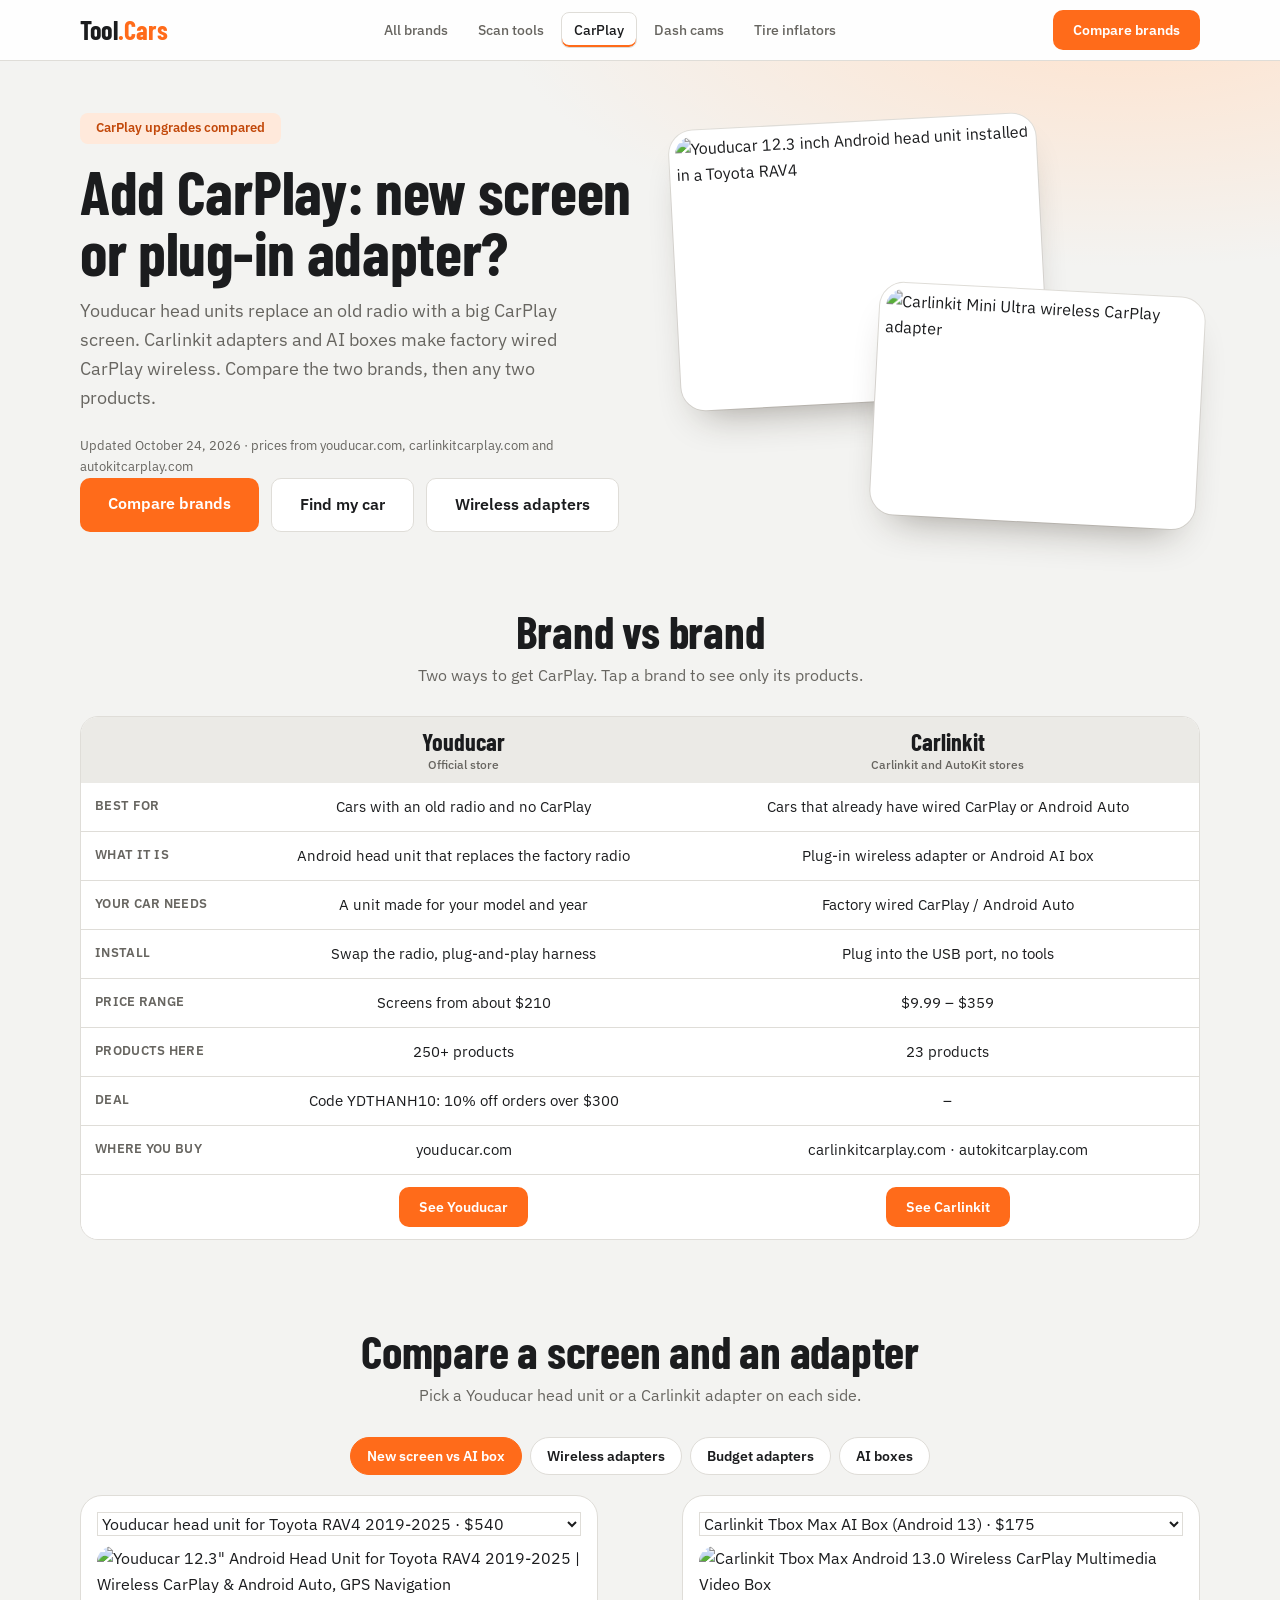
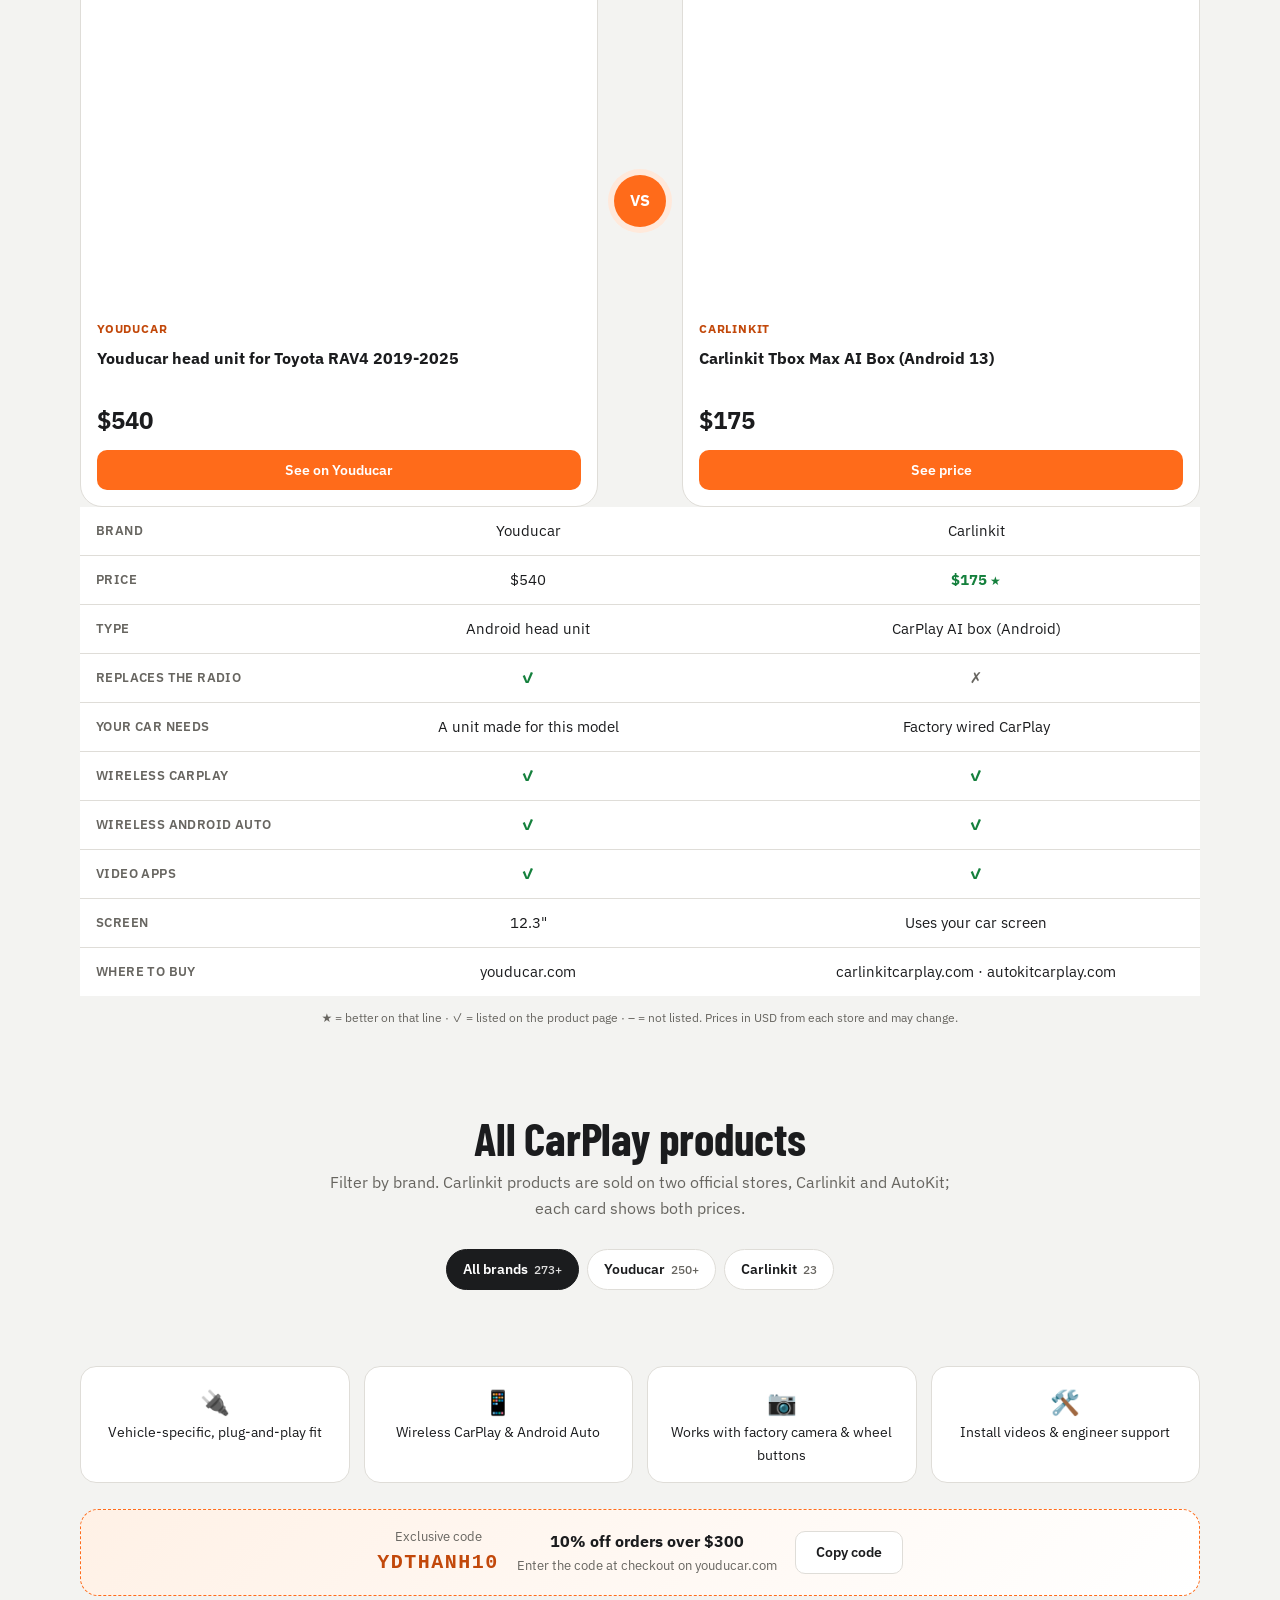
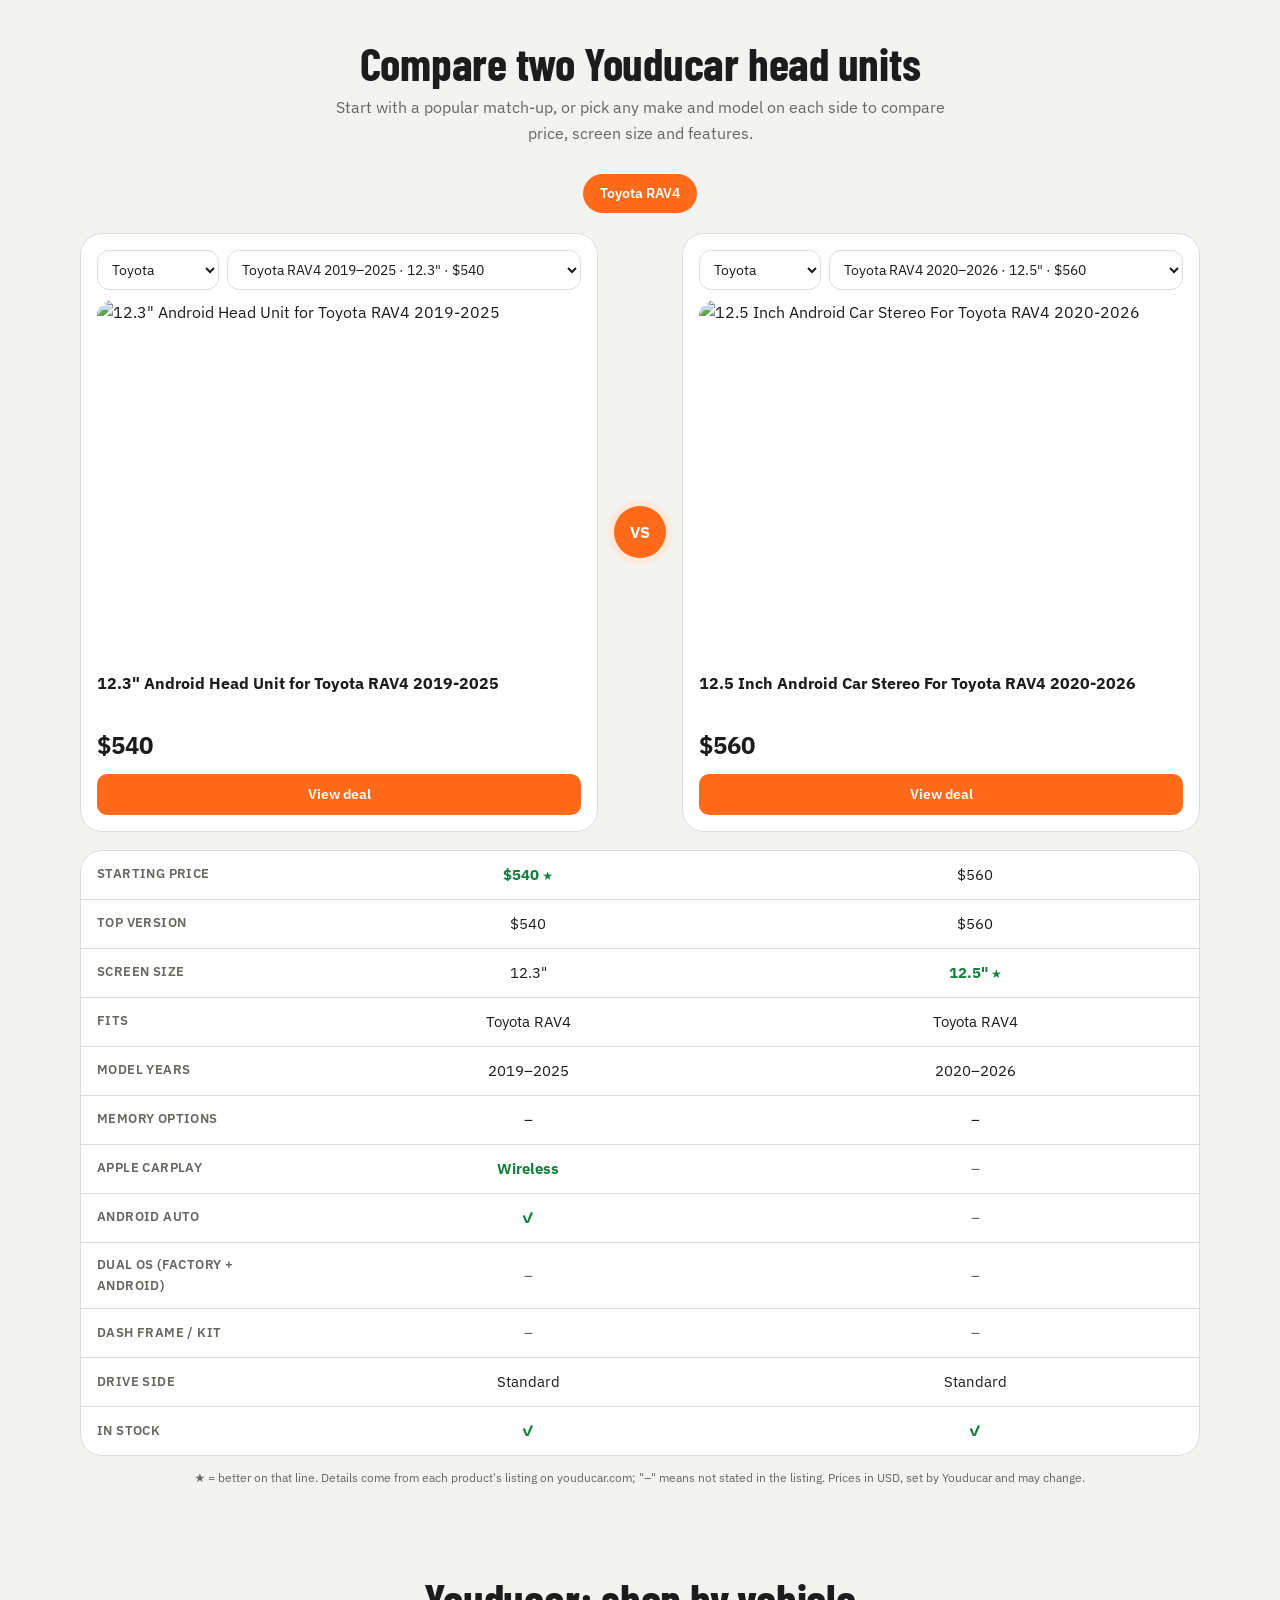
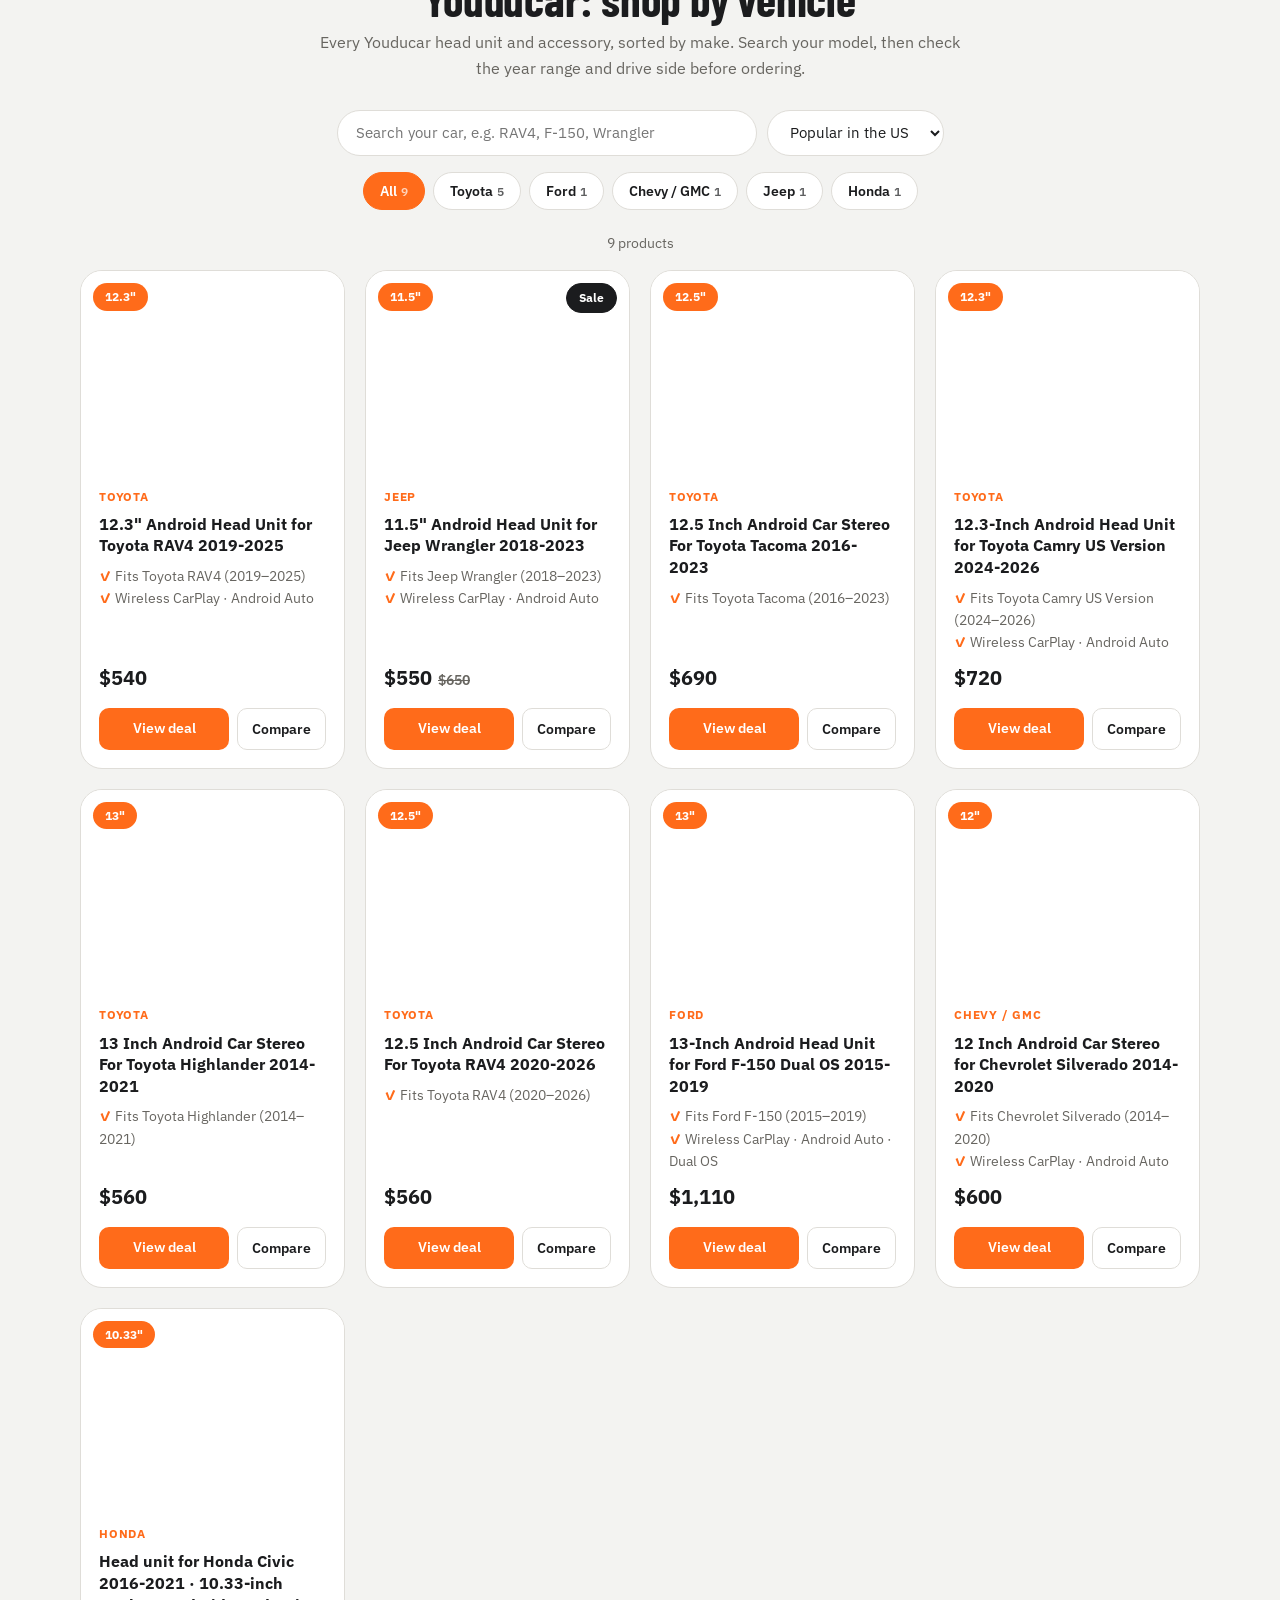
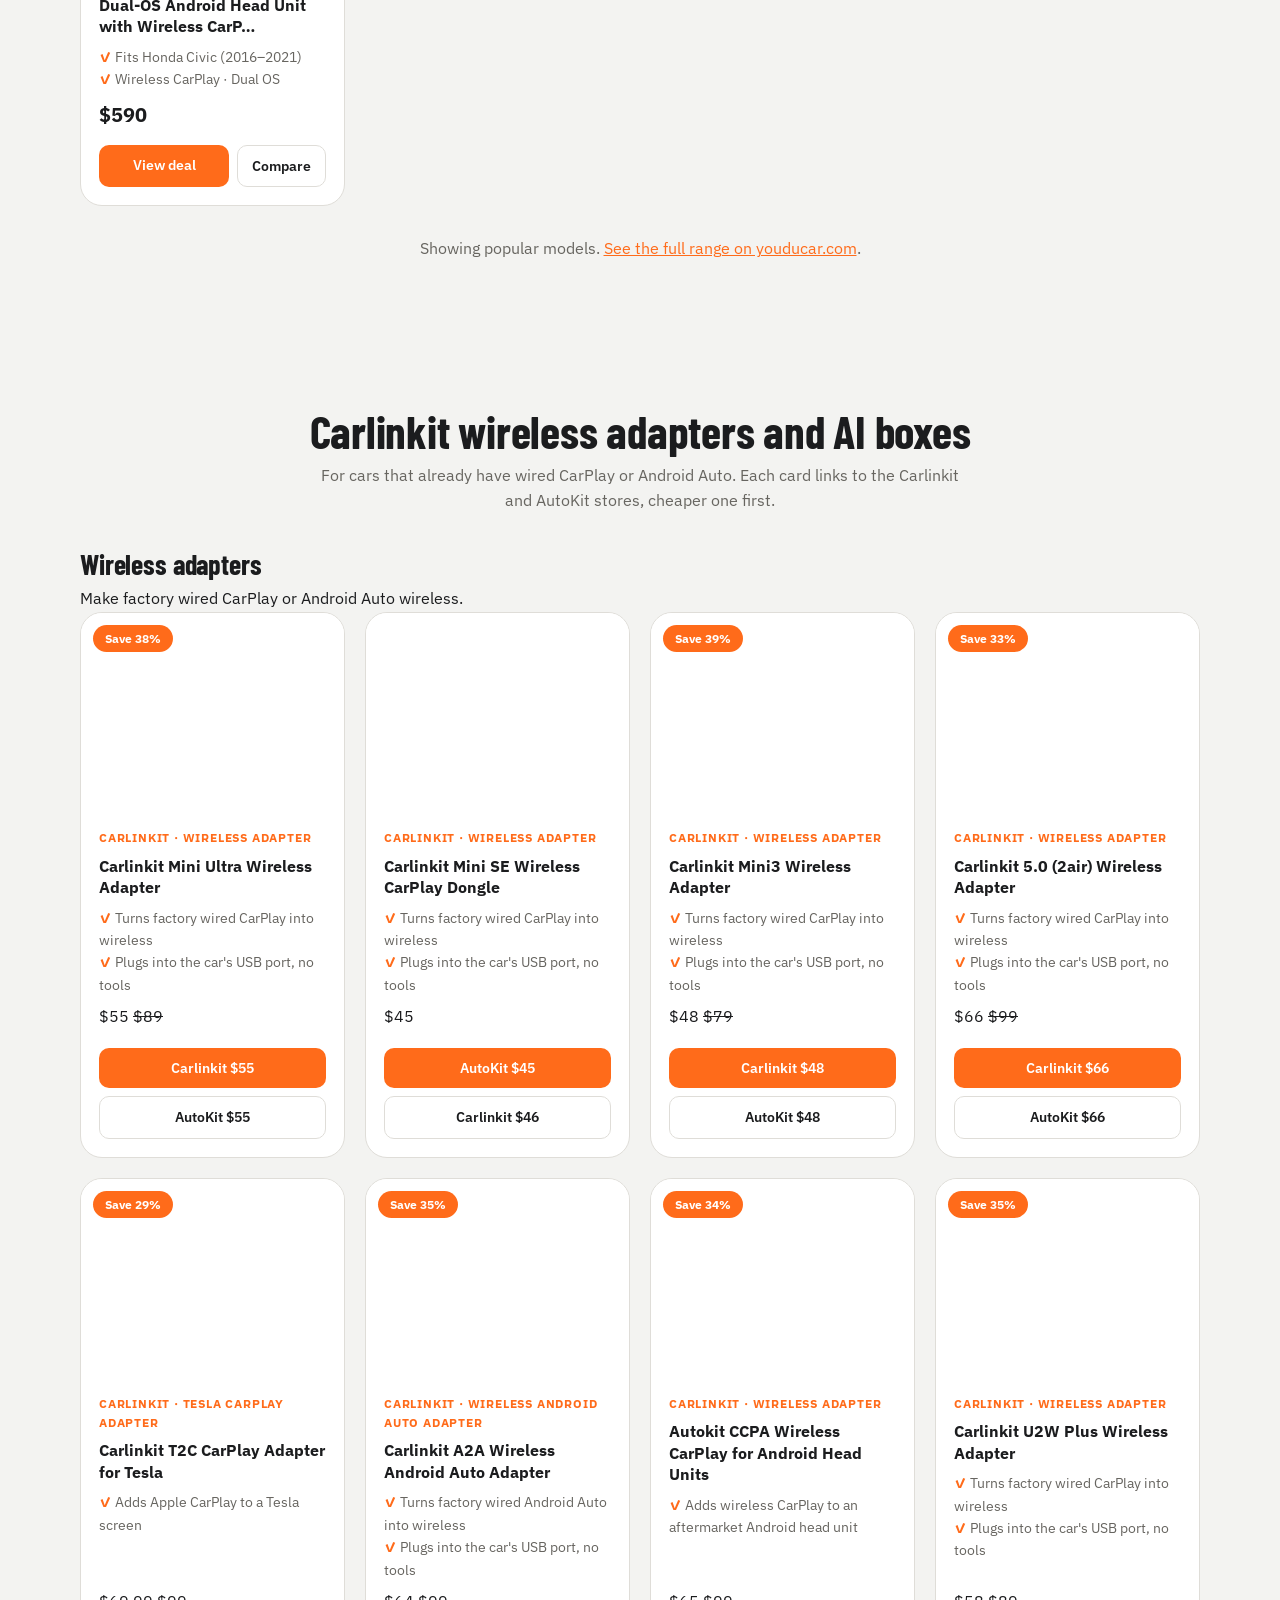
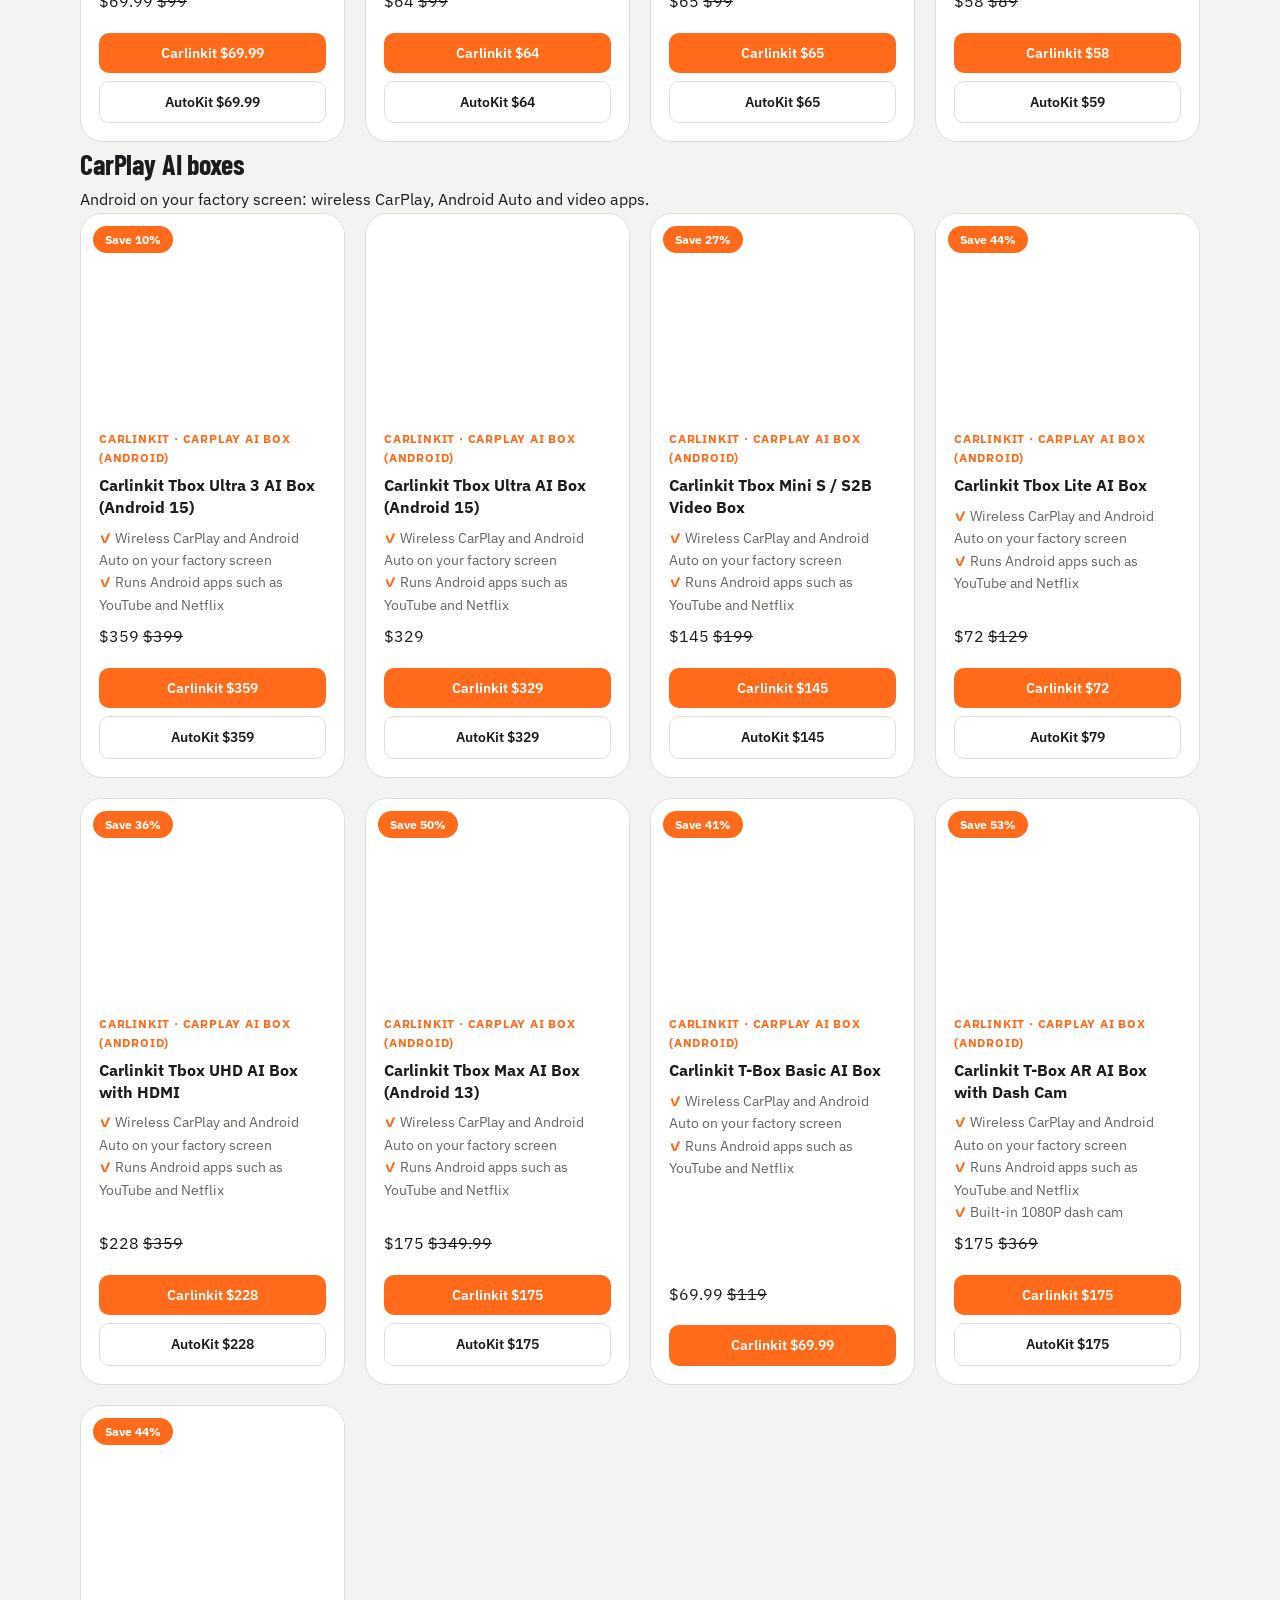
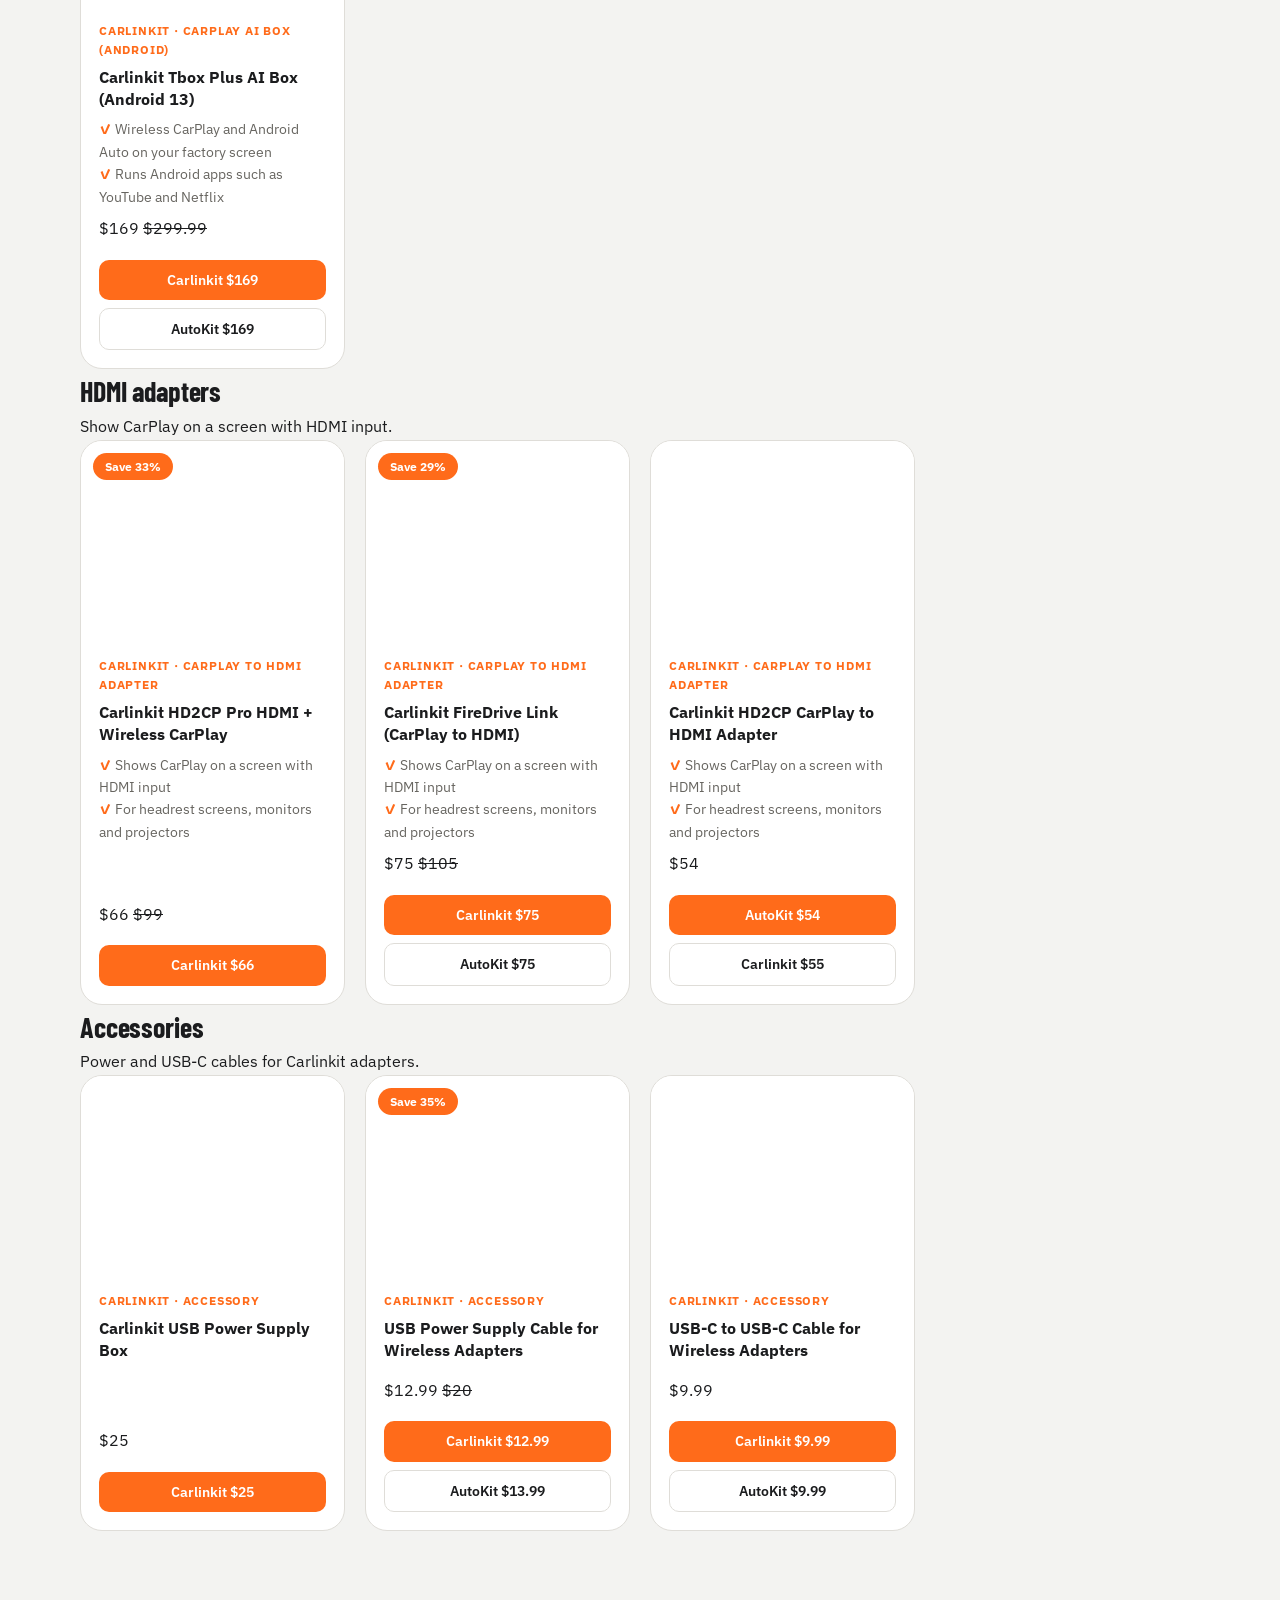
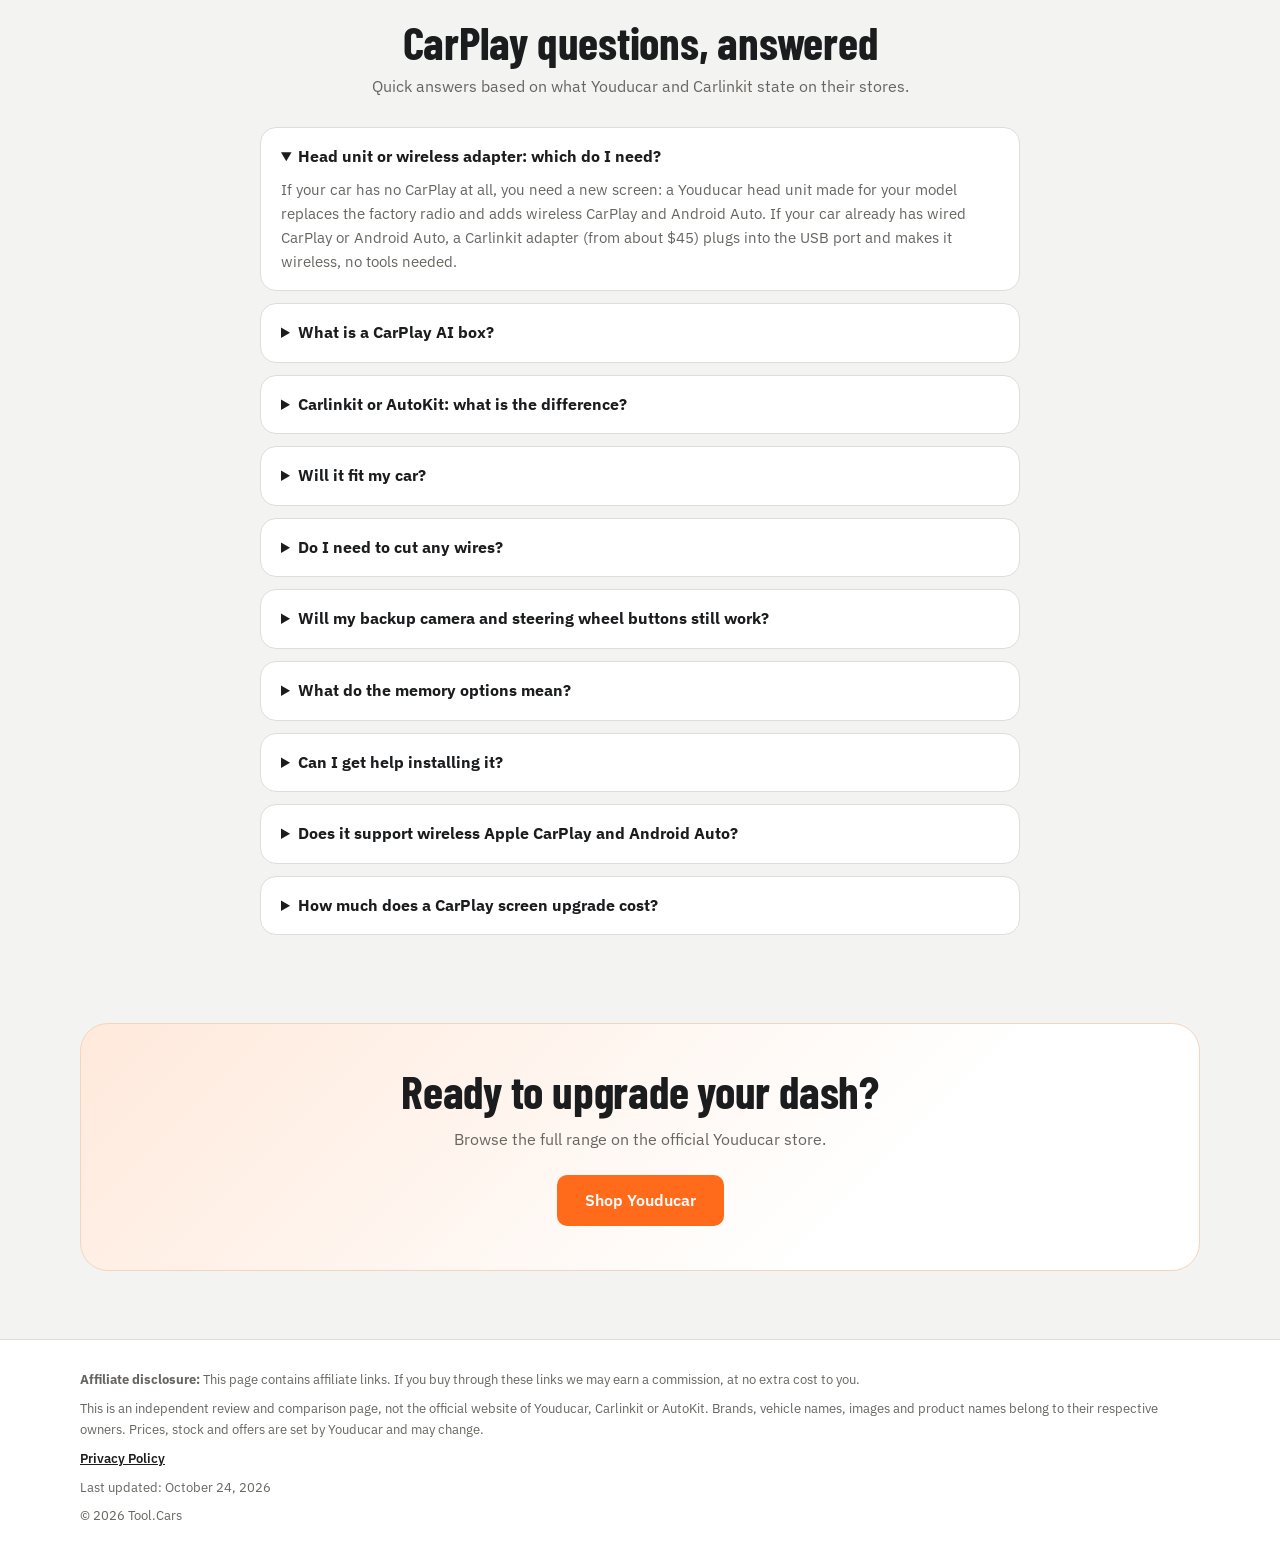
==== commit a077bf84: "Group products by type into tabs with brand-vs-brand comparison - New tabs: Scan tools, CarPlay, Das" ====
--- a/carplay-screen/index.html
+++ b/carplay-screen/index.html
@@ -3,9 +3,9 @@
 <head>
 <meta charset="utf-8">
 <meta name="viewport" content="width=device-width, initial-scale=1">
-<link rel="icon" type="image/svg+xml" href="data:image/svg+xml,%3Csvg xmlns='http://www.w3.org/2000/svg' viewBox='0 0 64 64'%3E%3Crect width='64' height='64' rx='14' fill='%23ff6b1a'/%3E%3Cpath d='M14 18h36v9H37v22H27V27H14z' fill='%23fff'/%3E%3C/svg%3E">
-<title>CarPlay Screen Upgrades by Vehicle – Youducar Android Head Units | Tool.Cars</title>
-<meta name="description" content="Find a plug-and-play Android head unit for your car: wireless CarPlay and Android Auto screens for Toyota, Ford, Chevy, Jeep, Honda and more. Compare models side by side.">
+<link rel="icon" type="image/svg+xml" href="/assets/img/logo-t.svg"><link rel="icon" type="image/png" sizes="512x512" href="/assets/img/logo-t-512.png"><link rel="apple-touch-icon" href="/assets/img/logo-t-512.png">
+<title>CarPlay Upgrades Compared: Youducar Screens vs Carlinkit Adapters | Tool.Cars</title>
+<meta name="description" content="Add CarPlay to your car: Youducar vehicle-specific Android head units vs Carlinkit wireless adapters and AI boxes, compared side by side. Find your car, compare two products.">
 <!-- Google tag (gtag.js) -->
 <script async src="https://www.googletagmanager.com/gtag/js?id=AW-18429283112"></script>
 <script>
@@ -150,7 +150,13 @@
 <link rel="preconnect" href="https://fonts.gstatic.com" crossorigin>
 <link rel="stylesheet" href="https://fonts.googleapis.com/css2?family=Barlow+Condensed:wght@600;700&family=IBM+Plex+Mono:wght@500&family=IBM+Plex+Sans:wght@400;500;600&display=swap">
 <link rel="stylesheet" href="../assets/css/site.css">
+<link rel="stylesheet" href="../assets/css/catalog.css">
 <script>try{if(sessionStorage.getItem("tc-transit")){document.documentElement.classList.add("tc-arrive");setTimeout(function(){document.documentElement.classList.remove("tc-arrive")},3000)}}catch(e){}</script>
+  <!-- Lasso click tracking -->
+  <script type="text/javascript" src="https://js.codedrink.com/snippet.min.js" defer></script>
+  <script type="text/javascript" defer>
+    document.addEventListener("LSAFFEventLoaded", function(e) { e.detail.init(); });
+  </script>
 <script type="application/ld+json" id="ld-main">
 {
  "@context": "https://schema.org",
@@ -159,9 +165,9 @@
    "@type": "WebPage",
    "@id": "https://tool.goldenpasss.com/carplay-screen/#page",
    "url": "https://tool.goldenpasss.com/carplay-screen/",
-   "name": "CarPlay Screen Upgrades by Vehicle – Youducar Android Head Units | Tool.Cars",
-   "description": "Find a plug-and-play Android head unit for your car: wireless CarPlay and Android Auto screens for Toyota, Ford, Chevy, Jeep, Honda and more. Compare models side by side.",
-   "dateModified": "2026-10-23",
+   "name": "CarPlay Upgrades Compared: Youducar Screens vs Carlinkit Adapters | Tool.Cars",
+   "description": "Add CarPlay to your car: Youducar vehicle-specific Android head units vs Carlinkit wireless adapters and AI boxes, compared side by side. Find your car, compare two products.",
+   "dateModified": "2026-10-24",
    "isPartOf": {
     "@id": "https://tool.goldenpasss.com/#site"
    },
@@ -181,7 +187,7 @@
     {
      "@type": "ListItem",
      "position": 2,
-     "name": "CarPlay screens",
+     "name": "CarPlay",
      "item": "https://tool.goldenpasss.com/carplay-screen/"
     }
    ]
@@ -192,6 +198,30 @@
    "mainEntity": [
     {
      "@type": "Question",
+     "name": "Head unit or wireless adapter: which do I need?",
+     "acceptedAnswer": {
+      "@type": "Answer",
+      "text": "If your car has no CarPlay at all, you need a new screen: a Youducar head unit made for your model replaces the factory radio and adds wireless CarPlay and Android Auto. If your car already has wired CarPlay or Android Auto, a Carlinkit adapter (from about $45) plugs into the USB port and makes it wireless, no tools needed."
+     }
+    },
+    {
+     "@type": "Question",
+     "name": "What is a CarPlay AI box?",
+     "acceptedAnswer": {
+      "@type": "Answer",
+      "text": "An AI box, such as the Carlinkit Tbox series, plugs into a car with factory wired CarPlay and runs Android on your existing screen. You get wireless CarPlay and Android Auto plus apps like YouTube and Netflix. Prices on this page run from about $70 to $359."
+     }
+    },
+    {
+     "@type": "Question",
+     "name": "Carlinkit or AutoKit: what is the difference?",
+     "acceptedAnswer": {
+      "@type": "Answer",
+      "text": "AutoKit sells the same Carlinkit models (Mini Ultra, 5.0 2air, Tbox and more) on its own store. Prices are the same or within a few dollars, so each card on this page shows both stores with the cheaper one first."
+     }
+    },
+    {
+     "@type": "Question",
      "name": "Will it fit my car?",
      "acceptedAnswer": {
       "@type": "Answer",
@@ -424,6 +454,449 @@
      }
     }
    ]
+  },
+  {
+   "@type": "ItemList",
+   "name": "CarPlay compared on Tool.Cars",
+   "itemListElement": [
+    {
+     "@type": "ListItem",
+     "position": 1,
+     "item": {
+      "@type": "Product",
+      "name": "Carlinkit Tbox Ultra 3 CarPlay AI Box with Android 15.0 System",
+      "brand": {
+       "@type": "Brand",
+       "name": "Carlinkit"
+      },
+      "image": "https://cdn.shopify.com/s/files/1/0482/2188/0485/files/Carlinkit-Tbox-Ultra-3-CarPlay-AI-Box-01.webp?v=1779878242&width=800",
+      "offers": {
+       "@type": "Offer",
+       "price": "359",
+       "priceCurrency": "USD",
+       "url": "https://carlinkitcarplay.com/products/carlinkit-tbox-ultra-3-carplay-ai-box-with-android-15-0-system?ref=olkgvnkb"
+      }
+     }
+    },
+    {
+     "@type": "ListItem",
+     "position": 2,
+     "item": {
+      "@type": "Product",
+      "name": "Carlinkit Tbox Ultra Android 15.0 System",
+      "brand": {
+       "@type": "Brand",
+       "name": "Carlinkit"
+      },
+      "image": "https://cdn.shopify.com/s/files/1/0482/2188/0485/files/Android-15-CarPlay-AI-Box.webp?v=1756194470&width=800",
+      "offers": {
+       "@type": "Offer",
+       "price": "329",
+       "priceCurrency": "USD",
+       "url": "https://carlinkitcarplay.com/products/carlinkit-tbox-ultra-android-15-system?ref=olkgvnkb"
+      }
+     }
+    },
+    {
+     "@type": "ListItem",
+     "position": 3,
+     "item": {
+      "@type": "Product",
+      "name": "Carlinkit HD2CP Pro HDMI Multimedia & Wireless CarPlay Adapter",
+      "brand": {
+       "@type": "Brand",
+       "name": "Carlinkit"
+      },
+      "image": "https://cdn.shopify.com/s/files/1/0482/2188/0485/files/Carlinkit-HDMI-HD2CP-Pro-Box-01.webp?v=1762507785&width=800",
+      "offers": {
+       "@type": "Offer",
+       "price": "66",
+       "priceCurrency": "USD",
+       "url": "https://carlinkitcarplay.com/products/carlinkit-hd2cp-pro-hdmi-multimedia-wireless-carplay-adapter?ref=olkgvnkb"
+      }
+     }
+    },
+    {
+     "@type": "ListItem",
+     "position": 4,
+     "item": {
+      "@type": "Product",
+      "name": "Carlinkit Mini Ultra Wireless CarPlay Android Auto Adapter",
+      "brand": {
+       "@type": "Brand",
+       "name": "Carlinkit"
+      },
+      "image": "https://cdn.shopify.com/s/files/1/0482/2188/0485/files/Carlinkit-Mini-Ultra-5.webp?v=1778729734&width=800",
+      "offers": {
+       "@type": "Offer",
+       "price": "55",
+       "priceCurrency": "USD",
+       "url": "https://carlinkitcarplay.com/products/carlinkit-mini-ultra-wireless-carplay-android-auto-adapter?ref=olkgvnkb"
+      }
+     }
+    },
+    {
+     "@type": "ListItem",
+     "position": 5,
+     "item": {
+      "@type": "Product",
+      "name": "Carlinkit FireDrive Link: Convert Wired CarPlay to HDMI for Fire TV Stick Streaming",
+      "brand": {
+       "@type": "Brand",
+       "name": "Carlinkit"
+      },
+      "image": "https://cdn.shopify.com/s/files/1/0482/2188/0485/files/Carlinkit-FireDive-Link-01.webp?v=1751939473&width=800",
+      "offers": {
+       "@type": "Offer",
+       "price": "75",
+       "priceCurrency": "USD",
+       "url": "https://carlinkitcarplay.com/products/carlinkit-firedrive-link-convert-wired-carplay-to-hdmi-for-fire-tv-stick-streaming?ref=olkgvnkb"
+      }
+     }
+    },
+    {
+     "@type": "ListItem",
+     "position": 6,
+     "item": {
+      "@type": "Product",
+      "name": "Carlinkit CPC200 T-box Mini S Android AI Box",
+      "brand": {
+       "@type": "Brand",
+       "name": "Carlinkit"
+      },
+      "image": "https://cdn.shopify.com/s/files/1/0482/2188/0485/files/Carlinkit-Tbox-Mini.webp?v=1737541606&width=800",
+      "offers": {
+       "@type": "Offer",
+       "price": "145",
+       "priceCurrency": "USD",
+       "url": "https://carlinkitcarplay.com/products/carlinkit-cpc200-t-box-mini-android-ai-box?ref=olkgvnkb"
+      }
+     }
+    },
+    {
+     "@type": "ListItem",
+     "position": 7,
+     "item": {
+      "@type": "Product",
+      "name": "Carlinkit Mini SE Apple CarPlay Wireless Adapter",
+      "brand": {
+       "@type": "Brand",
+       "name": "Carlinkit"
+      },
+      "image": "https://cdn.shopify.com/s/files/1/0618/3783/6515/files/Carlinkit-Mini-SE-Wirless-Apple-CarPlay-Adapter.webp?v=1746433996&width=800",
+      "offers": {
+       "@type": "Offer",
+       "price": "45",
+       "priceCurrency": "USD",
+       "url": "https://autokitcarplay.com/products/carlinkit-mini-se-apple-carplay-wireless-adapter?ref=rwmcphqj"
+      }
+     }
+    },
+    {
+     "@type": "ListItem",
+     "position": 8,
+     "item": {
+      "@type": "Product",
+      "name": "Carlinkit HD2CP HDMI Adapter for Car",
+      "brand": {
+       "@type": "Brand",
+       "name": "Carlinkit"
+      },
+      "image": "https://cdn.shopify.com/s/files/1/0618/3783/6515/files/Carlinkit-CPC200-HD2CP-HDMI-Adapter.webp?v=1739775651&width=800",
+      "offers": {
+       "@type": "Offer",
+       "price": "54",
+       "priceCurrency": "USD",
+       "url": "https://autokitcarplay.com/products/carlinkit-hd2cp-hdmi-adapter-for-car?ref=rwmcphqj"
+      }
+     }
+    },
+    {
+     "@type": "ListItem",
+     "position": 9,
+     "item": {
+      "@type": "Product",
+      "name": "Carlinkit Tbox Lite - Enjoy CarPlay & Magic Box Streaming",
+      "brand": {
+       "@type": "Brand",
+       "name": "Carlinkit"
+      },
+      "image": "https://cdn.shopify.com/s/files/1/0482/2188/0485/files/Carlinkit-Tbox-Lite.webp?v=1715678999&width=800",
+      "offers": {
+       "@type": "Offer",
+       "price": "72",
+       "priceCurrency": "USD",
+       "url": "https://carlinkitcarplay.com/products/carlinkit-tbox-lite-enjoy-carplay-magic-box-streaming?ref=olkgvnkb"
+      }
+     }
+    },
+    {
+     "@type": "ListItem",
+     "position": 10,
+     "item": {
+      "@type": "Product",
+      "name": "Carlinkit Tbox UHD Android 13 CarPlay AI Box with HD Output",
+      "brand": {
+       "@type": "Brand",
+       "name": "Carlinkit"
+      },
+      "image": "https://cdn.shopify.com/s/files/1/0482/2188/0485/files/Carlinkit-Tbox-UHD-Carplay-HDMI-Adapter.jpg?v=1714014560&width=800",
+      "offers": {
+       "@type": "Offer",
+       "price": "228",
+       "priceCurrency": "USD",
+       "url": "https://carlinkitcarplay.com/products/carlinkit-tbox-uhd-android-13-carplay-ai-box-with-hd-output?ref=olkgvnkb"
+      }
+     }
+    },
+    {
+     "@type": "ListItem",
+     "position": 11,
+     "item": {
+      "@type": "Product",
+      "name": "Carlinkit Tbox Max Android 13.0 Wireless CarPlay Multimedia Video Box",
+      "brand": {
+       "@type": "Brand",
+       "name": "Carlinkit"
+      },
+      "image": "https://cdn.shopify.com/s/files/1/0482/2188/0485/files/Carlinkit-Tbox-Max-Main-Image-01.webp?v=1761795269&width=800",
+      "offers": {
+       "@type": "Offer",
+       "price": "175",
+       "priceCurrency": "USD",
+       "url": "https://carlinkitcarplay.com/products/carlinkit-tbox-max-android-13-0-wireless-carplay-multimedia-video-box?ref=olkgvnkb"
+      }
+     }
+    },
+    {
+     "@type": "ListItem",
+     "position": 12,
+     "item": {
+      "@type": "Product",
+      "name": "Carlinkit Mini3  Wireless CarPlay Android Auto Adapter",
+      "brand": {
+       "@type": "Brand",
+       "name": "Carlinkit"
+      },
+      "image": "https://cdn.shopify.com/s/files/1/0482/2188/0485/files/Carlinkit-CPC200-U2W-MINI2-Wireless-Carplay-Adapter-White-01.jpg?v=1744282506&width=800",
+      "offers": {
+       "@type": "Offer",
+       "price": "48",
+       "priceCurrency": "USD",
+       "url": "https://carlinkitcarplay.com/products/carlinkit-u2w-mini2-wireless-carplay-adapter?ref=olkgvnkb"
+      }
+     }
+    },
+    {
+     "@type": "ListItem",
+     "position": 13,
+     "item": {
+      "@type": "Product",
+      "name": "USB Power Supply Box",
+      "brand": {
+       "@type": "Brand",
+       "name": "Carlinkit"
+      },
+      "image": "https://cdn.shopify.com/s/files/1/0482/2188/0485/files/Carlinkit-USB-Power-supply-box-06.jpg?v=1690443505&width=800",
+      "offers": {
+       "@type": "Offer",
+       "price": "25",
+       "priceCurrency": "USD",
+       "url": "https://carlinkitcarplay.com/products/usb-power-supply-box?ref=olkgvnkb"
+      }
+     }
+    },
+    {
+     "@type": "ListItem",
+     "position": 14,
+     "item": {
+      "@type": "Product",
+      "name": "Carlinkit T-Box Basic AI Box - Watch Youtube/ Netflix/ Disney Plus on Your Car Screen",
+      "brand": {
+       "@type": "Brand",
+       "name": "Carlinkit"
+      },
+      "image": "https://cdn.shopify.com/s/files/1/0482/2188/0485/files/Carlinkit-CPC200-Tbox-Basic-support-wireless-carplay-and-wireless-Android-Auto.jpg?v=1684233215&width=800",
+      "offers": {
+       "@type": "Offer",
+       "price": "69.99",
+       "priceCurrency": "USD",
+       "url": "https://carlinkitcarplay.com/products/carlinkit-t-box-android-lite-box-watch-video-on-your-car-screen?ref=olkgvnkb"
+      }
+     }
+    },
+    {
+     "@type": "ListItem",
+     "position": 15,
+     "item": {
+      "@type": "Product",
+      "name": "Carlinkit 5.0 (2air): Upgrade Your Car to Wireless CarPlay and Android Auto",
+      "brand": {
+       "@type": "Brand",
+       "name": "Carlinkit"
+      },
+      "image": "https://cdn.shopify.com/s/files/1/0482/2188/0485/files/Carlinkit-5.0-Wireless-CarPlay-Android-Auto-Adapter-Main-Image-01.webp?v=1773641940&width=800",
+      "offers": {
+       "@type": "Offer",
+       "price": "66",
+       "priceCurrency": "USD",
+       "url": "https://carlinkitcarplay.com/products/carlinkit-2air-make-your-wired-carplay-wired-android-auto-to-wireless?ref=olkgvnkb"
+      }
+     }
+    },
+    {
+     "@type": "ListItem",
+     "position": 16,
+     "item": {
+      "@type": "Product",
+      "name": "Cable to add power",
+      "brand": {
+       "@type": "Brand",
+       "name": "Carlinkit"
+      },
+      "image": "https://cdn.shopify.com/s/files/1/0482/2188/0485/products/USB-2FenX-1.jpg?v=1675825281&width=800",
+      "offers": {
+       "@type": "Offer",
+       "price": "12.99",
+       "priceCurrency": "USD",
+       "url": "https://carlinkitcarplay.com/products/cable-to-add-power?ref=olkgvnkb"
+      }
+     }
+    },
+    {
+     "@type": "ListItem",
+     "position": 17,
+     "item": {
+      "@type": "Product",
+      "name": "Carlinkit T2C Tesla Apple CarPlay Adapter",
+      "brand": {
+       "@type": "Brand",
+       "name": "Carlinkit"
+      },
+      "image": "https://cdn.shopify.com/s/files/1/0482/2188/0485/files/Carlinkit-T2C-Tesla-Apple-CarPlay-Adapter-01.webp?v=1761306050&width=800",
+      "offers": {
+       "@type": "Offer",
+       "price": "69.99",
+       "priceCurrency": "USD",
+       "url": "https://carlinkitcarplay.com/products/carlinkit-t2c-tesla-wireless-apple-carplay-adapter?ref=olkgvnkb"
+      }
+     }
+    },
+    {
+     "@type": "ListItem",
+     "position": 18,
+     "item": {
+      "@type": "Product",
+      "name": "Carlinkit A2A Wireless Android Auto Adapter for Car With Wired Android Auto",
+      "brand": {
+       "@type": "Brand",
+       "name": "Carlinkit"
+      },
+      "image": "https://cdn.shopify.com/s/files/1/0482/2188/0485/files/Carlinkit-A2A.jpg?v=1714113429&width=800",
+      "offers": {
+       "@type": "Offer",
+       "price": "64",
+       "priceCurrency": "USD",
+       "url": "https://carlinkitcarplay.com/products/a2a-android-auto-adapter-dongle-for-wired-android-auto?ref=olkgvnkb"
+      }
+     }
+    },
+    {
+     "@type": "ListItem",
+     "position": 19,
+     "item": {
+      "@type": "Product",
+      "name": "T-Box AR - Android 13.0 System CarPlay HD Dash Cam 1080P AI Box",
+      "brand": {
+       "@type": "Brand",
+       "name": "Carlinkit"
+      },
+      "image": "https://cdn.shopify.com/s/files/1/0482/2188/0485/files/Carlinkit-Tbox-AR-Dash-Cam-for-USA-And-Canada-Version.jpg?v=1713947543&width=800",
+      "offers": {
+       "@type": "Offer",
+       "price": "175",
+       "priceCurrency": "USD",
+       "url": "https://carlinkitcarplay.com/products/t-box-ar-android-12-0-system-carplay-hd-dash-cam-1080p-ai-box?ref=olkgvnkb"
+      }
+     }
+    },
+    {
+     "@type": "ListItem",
+     "position": 20,
+     "item": {
+      "@type": "Product",
+      "name": "Carlinkit Tbox Plus Android 13.0 CarPlay AI Box-Wireless Apple CarPlay & Android Auto",
+      "brand": {
+       "@type": "Brand",
+       "name": "Carlinkit"
+      },
+      "image": "https://cdn.shopify.com/s/files/1/0482/2188/0485/files/Carlinkit-Tbox-Plus-Android-13.0-System.jpg?v=1713867761&width=800",
+      "offers": {
+       "@type": "Offer",
+       "price": "169",
+       "priceCurrency": "USD",
+       "url": "https://carlinkitcarplay.com/products/tbox-plus?ref=olkgvnkb"
+      }
+     }
+    },
+    {
+     "@type": "ListItem",
+     "position": 21,
+     "item": {
+      "@type": "Product",
+      "name": "Type C to Type C Cable for Carlinkit Wireless CarPlay & Android Auto  Adapter",
+      "brand": {
+       "@type": "Brand",
+       "name": "Carlinkit"
+      },
+      "image": "https://cdn.shopify.com/s/files/1/0482/2188/0485/products/USB-CtoUSB-Ccable.jpg?v=1608274331&width=800",
+      "offers": {
+       "@type": "Offer",
+       "price": "9.99",
+       "priceCurrency": "USD",
+       "url": "https://carlinkitcarplay.com/products/type-c-to-type-c-cable-for-carlinkit-wireless-carplay-android-auto-adapter?ref=olkgvnkb"
+      }
+     }
+    },
+    {
+     "@type": "ListItem",
+     "position": 22,
+     "item": {
+      "@type": "Product",
+      "name": "(Autokit) CPC200-CCPA Wireless CarPlay Dongle for Aftermarket Android Head Unit",
+      "brand": {
+       "@type": "Brand",
+       "name": "Carlinkit"
+      },
+      "image": "https://cdn.shopify.com/s/files/1/0482/2188/0485/files/Carlinkit-CPC200-CCPA-Wireless-CarPlay-Dongle-Main-Image-01.webp?v=1773827546&width=800",
+      "offers": {
+       "@type": "Offer",
+       "price": "65",
+       "priceCurrency": "USD",
+       "url": "https://carlinkitcarplay.com/products/carlinkit-wirless-adapter-for-android-head-unit-support-carplay-and-android-auto?ref=olkgvnkb"
+      }
+     }
+    },
+    {
+     "@type": "ListItem",
+     "position": 23,
+     "item": {
+      "@type": "Product",
+      "name": "(CPC200-U2W Plus) Carlinkit 3.0/ 4.0 Wireless Apple CarPlay/ Android Auto Adapter",
+      "brand": {
+       "@type": "Brand",
+       "name": "Carlinkit"
+      },
+      "image": "https://cdn.shopify.com/s/files/1/0482/2188/0485/files/Carlinkit-4.0-Wireless-Apple-Carplay-Android-Auto-Adapter.jpg?v=1713870069&width=800",
+      "offers": {
+       "@type": "Offer",
+       "price": "58",
+       "priceCurrency": "USD",
+       "url": "https://carlinkitcarplay.com/products/carlinkit-wireless-adapter-for-factory-carplay?ref=olkgvnkb"
+      }
+     }
+    }
+   ]
   }
  ]
 }
@@ -436,31 +909,60 @@
   <a class="logo" href="../">Tool<span>.Cars</span></a>
   <nav class="top">
     <a href="../"><span>All brands</span></a>
-    <a href="../icarzone/"><b>iCARZONE</b><span>Diagnostic tools</span></a>
-    <a class="on" href="./"><b>Youducar</b><span>CarPlay screens</span></a>
+    <a href="../icarzone/"><span>Scan tools</span></a>
+    <a class="on" href="./"><span>CarPlay</span></a>
+    <a href="../dash-cams/"><span>Dash cams</span></a>
+    <a href="../tire-inflators/"><span>Tire inflators</span></a>
   </nav>
-  <a class="btn sm" data-main href="https://youducar.com/thanhle" target="_blank" rel="sponsored noopener">Shop Youducar</a>
+  <a class="btn sm" href="#xBrandsSec">Compare brands</a>
 </div></header>
 
 <main>
 <section class="hero"><div class="wrap">
   <div>
-    <span class="tag">Plug-and-play screen upgrades</span>
-    <h1>Give your car a <em>big CarPlay screen</em>, not a new car payment</h1>
-    <p>Vehicle-specific Android head units from Youducar with wireless CarPlay and Android Auto. Pick your car, compare models side by side, and order from the official store.</p>
-    <span class="updated">Updated <time datetime="2026-10-23">October 23, 2026</time> · prices and fitment from youducar.com</span>
+    <span class="tag">CarPlay upgrades compared</span>
+    <h1>Add CarPlay: <em>new screen or plug-in adapter?</em></h1>
+    <p>Youducar head units replace an old radio with a big CarPlay screen. Carlinkit adapters and AI boxes make factory wired CarPlay wireless. Compare the two brands, then any two products.</p>
+    <span class="updated">Updated <time datetime="2026-10-24">October 24, 2026</time> · prices from youducar.com, carlinkitcarplay.com and autokitcarplay.com</span>
     <div class="cta">
-      <a class="btn" href="#shop">Find my car</a>
-      <a class="btn ghost" href="#compare">Compare models</a>
+      <a class="btn" href="#xBrandsSec">Compare brands</a>
+      <a class="btn ghost" href="#shop">Find my car</a>
+      <a class="btn ghost" href="#adapters">Wireless adapters</a>
     </div>
   </div>
   <div class="collage">
     <img class="a" data-land alt="Youducar 12.3 inch Android head unit installed in a Toyota RAV4" src="https://cdn.shopify.com/s/files/1/0637/7527/7119/files/2020-2025_-RAV4.jpg?v=1781866897&width=900">
-    <img class="b" data-land alt="Youducar 12.5 inch Android head unit for Toyota Tacoma" src="https://cdn.shopify.com/s/files/1/0637/7527/7119/files/6800ec40322feab706385870d72e58fe.jpg?v=1788578312&width=900">
+    <img class="b" data-land alt="Carlinkit Mini Ultra wireless CarPlay adapter" src="https://cdn.shopify.com/s/files/1/0482/2188/0485/files/Carlinkit-Mini-Ultra-5.webp?v=1778729734&width=800">
   </div>
 </div></section>
 
-<div class="wrap">
+<section id="xBrandsSec"><div class="wrap">
+  <h2>Brand vs brand</h2>
+  <p class="sub">Two ways to get CarPlay. Tap a brand to see only its products.</p>
+  <div class="xbt-wrap"><table class="xbt" id="xBrands"><!--pre--><thead><tr><th></th><th><b>Youducar</b><small>Official store</small></th><th><b>Carlinkit</b><small>Carlinkit and AutoKit stores</small></th></tr></thead><tbody><tr><th>Best for</th><td>Cars with an old radio and no CarPlay</td><td>Cars that already have wired CarPlay or Android Auto</td></tr><tr><th>What it is</th><td>Android head unit that replaces the factory radio</td><td>Plug-in wireless adapter or Android AI box</td></tr><tr><th>Your car needs</th><td>A unit made for your model and year</td><td>Factory wired CarPlay / Android Auto</td></tr><tr><th>Install</th><td>Swap the radio, plug-and-play harness</td><td>Plug into the USB port, no tools</td></tr><tr><th>Price range</th><td>Screens from about $210</td><td>$9.99 – $359</td></tr><tr><th>Products here</th><td>250+ products</td><td>23 products</td></tr><tr><th>Deal</th><td>Code YDTHANH10: 10% off orders over $300</td><td>–</td></tr><tr><th>Where you buy</th><td>youducar.com</td><td>carlinkitcarplay.com · autokitcarplay.com</td></tr><tr><th></th><td><a class="btn sm" href="?brand=youducar#xShop" data-brand="youducar">See Youducar</a></td><td><a class="btn sm" href="?brand=carlinkit#xShop" data-brand="carlinkit">See Carlinkit</a></td></tr></tbody><!--/pre--></table></div>
+</div></section>
+
+<section id="vs"><div class="wrap">
+  <h2>Compare a screen and an adapter</h2>
+  <p class="sub">Pick a Youducar head unit or a Carlinkit adapter on each side.</p>
+  <div class="presets" id="xPresets"><!--pre--><button type="button" data-i="0" class="on">New screen vs AI box</button><button type="button" data-i="1">Wireless adapters</button><button type="button" data-i="2">Budget adapters</button><button type="button" data-i="3">AI boxes</button><!--/pre--></div>
+  <div class="h2h">
+    <div class="side" id="xSide0"><!--pre--><select aria-label="Choose a product" data-side="0"><optgroup label="Youducar"><option value="yd-2019-2025-toyota-rav4-android-head-unit-upgrade" selected="">Youducar head unit for Toyota RAV4 2019-2025 · $540</option><option value="yd-youducar-12-5-inch-android-car-stereo-for-toyota-rav4-2020-2026-plug-and-play-car-radio-gps-navigation-head-unit">Youducar head unit for Toyota RAV4 2020-2026 · $560</option><option value="yd-toyota-tacoma-2016-2023-12-5-android-head-unit">Youducar head unit for Toyota Tacoma 2016-2023 · $690</option><option value="yd-jeep-wrangler-2018-2023-11-5-android-head-unit">Youducar head unit for Jeep Wrangler 2018-2023 · $550</option><option value="yd-youducar-12-inch-android-car-stereo-for-chevrolet-silverado-2014-2020-wireless-carplay-android-auto-gps-navigation-touch-screen-head-unit">Youducar head unit for Chevrolet Silverado 2014-2020 · $600</option><option value="yd-youducar-13-inch-android-head-unit-for-ford-f-150-2015-2019-giant-touchscreen-upgrade-with-wireless-carplay-android-auto-dual-system">Youducar head unit for Ford F-150 Dual OS 2015-2019 · $1,110</option><option value="yd-youducar-12-3-inch-android-head-unit-for-toyota-camry-us-version-2024-2026-oem-style-large-touch-screen-wireless-apple-carplay-android-auto">Youducar head unit for Toyota Camry US Version 2024-2026 · $720</option><option value="yd-youducar-for-honda-civic-2016-2021-10-33-inch-dual-os-android-head-unit-with-wireless-carplay">Youducar head unit for Honda Civic 2016-2021 · $590</option><option value="yd-toyota-highlander-2015-2021-android-head-unit">Youducar head unit for Toyota Highlander 2014-2021 · $560</option></optgroup><optgroup label="Carlinkit"><option value="ck-ultra3">Carlinkit Tbox Ultra 3 AI Box (Android 15) · $359</option><option value="ck-ultra">Carlinkit Tbox Ultra AI Box (Android 15) · $329</option><option value="ck-hd2cppro">Carlinkit HD2CP Pro HDMI + Wireless CarPlay · $66</option><option value="ck-miniultra">Carlinkit Mini Ultra Wireless Adapter · $55</option><option value="ck-firedrive">Carlinkit FireDrive Link (CarPlay to HDMI) · $75</option><option value="ck-s2b">Carlinkit Tbox Mini S / S2B Video Box · $145</option><option value="ck-minise">Carlinkit Mini SE Wireless CarPlay Dongle · $45</option><option value="ck-hd2cp">Carlinkit HD2CP CarPlay to HDMI Adapter · $54</option><option value="ck-lite">Carlinkit Tbox Lite AI Box · $72</option><option value="ck-uhd">Carlinkit Tbox UHD AI Box with HDMI · $228</option><option value="ck-max">Carlinkit Tbox Max AI Box (Android 13) · $175</option><option value="ck-mini3">Carlinkit Mini3 Wireless Adapter · $48</option><option value="ck-basic">Carlinkit T-Box Basic AI Box · $69.99</option><option value="ck-2air">Carlinkit 5.0 (2air) Wireless Adapter · $66</option><option value="ck-t2c">Carlinkit T2C CarPlay Adapter for Tesla · $69.99</option><option value="ck-a2a">Carlinkit A2A Wireless Android Auto Adapter · $64</option><option value="ck-ar">Carlinkit T-Box AR AI Box with Dash Cam · $175</option><option value="ck-plus">Carlinkit Tbox Plus AI Box (Android 13) · $169</option><option value="ck-ccpa">Autokit CCPA Wireless CarPlay for Android Head Units · $65</option><option value="ck-u2w">Carlinkit U2W Plus Wireless Adapter · $58</option></optgroup></select><a class="pc-img" target="_blank" rel="sponsored noopener" href="https://youducar.com/products/2019-2025-toyota-rav4-android-head-unit-upgrade?bg_ref=UnHcHOs2mW"><img alt="Youducar 12.3&quot; Android Head Unit for Toyota RAV4 2019-2025 | Wireless CarPlay &amp; Android Auto, GPS Navigation" src="https://cdn.shopify.com/s/files/1/0637/7527/7119/files/2020-2025_-RAV4.jpg?v=1781866897&amp;width=900"></a><div class="pc-brand">Youducar</div><div class="pc-name">Youducar head unit for Toyota RAV4 2019-2025</div><div class="pc-price">$540</div><a class="btn sm" target="_blank" rel="sponsored noopener" href="https://youducar.com/products/2019-2025-toyota-rav4-android-head-unit-upgrade?bg_ref=UnHcHOs2mW">See on Youducar</a><!--/pre--></div>
+    <div class="vs"><span>VS</span></div>
+    <div class="side" id="xSide1"><!--pre--><select aria-label="Choose a product" data-side="1"><optgroup label="Youducar"><option value="yd-2019-2025-toyota-rav4-android-head-unit-upgrade">Youducar head unit for Toyota RAV4 2019-2025 · $540</option><option value="yd-youducar-12-5-inch-android-car-stereo-for-toyota-rav4-2020-2026-plug-and-play-car-radio-gps-navigation-head-unit">Youducar head unit for Toyota RAV4 2020-2026 · $560</option><option value="yd-toyota-tacoma-2016-2023-12-5-android-head-unit">Youducar head unit for Toyota Tacoma 2016-2023 · $690</option><option value="yd-jeep-wrangler-2018-2023-11-5-android-head-unit">Youducar head unit for Jeep Wrangler 2018-2023 · $550</option><option value="yd-youducar-12-inch-android-car-stereo-for-chevrolet-silverado-2014-2020-wireless-carplay-android-auto-gps-navigation-touch-screen-head-unit">Youducar head unit for Chevrolet Silverado 2014-2020 · $600</option><option value="yd-youducar-13-inch-android-head-unit-for-ford-f-150-2015-2019-giant-touchscreen-upgrade-with-wireless-carplay-android-auto-dual-system">Youducar head unit for Ford F-150 Dual OS 2015-2019 · $1,110</option><option value="yd-youducar-12-3-inch-android-head-unit-for-toyota-camry-us-version-2024-2026-oem-style-large-touch-screen-wireless-apple-carplay-android-auto">Youducar head unit for Toyota Camry US Version 2024-2026 · $720</option><option value="yd-youducar-for-honda-civic-2016-2021-10-33-inch-dual-os-android-head-unit-with-wireless-carplay">Youducar head unit for Honda Civic 2016-2021 · $590</option><option value="yd-toyota-highlander-2015-2021-android-head-unit">Youducar head unit for Toyota Highlander 2014-2021 · $560</option></optgroup><optgroup label="Carlinkit"><option value="ck-ultra3">Carlinkit Tbox Ultra 3 AI Box (Android 15) · $359</option><option value="ck-ultra">Carlinkit Tbox Ultra AI Box (Android 15) · $329</option><option value="ck-hd2cppro">Carlinkit HD2CP Pro HDMI + Wireless CarPlay · $66</option><option value="ck-miniultra">Carlinkit Mini Ultra Wireless Adapter · $55</option><option value="ck-firedrive">Carlinkit FireDrive Link (CarPlay to HDMI) · $75</option><option value="ck-s2b">Carlinkit Tbox Mini S / S2B Video Box · $145</option><option value="ck-minise">Carlinkit Mini SE Wireless CarPlay Dongle · $45</option><option value="ck-hd2cp">Carlinkit HD2CP CarPlay to HDMI Adapter · $54</option><option value="ck-lite">Carlinkit Tbox Lite AI Box · $72</option><option value="ck-uhd">Carlinkit Tbox UHD AI Box with HDMI · $228</option><option value="ck-max" selected="">Carlinkit Tbox Max AI Box (Android 13) · $175</option><option value="ck-mini3">Carlinkit Mini3 Wireless Adapter · $48</option><option value="ck-basic">Carlinkit T-Box Basic AI Box · $69.99</option><option value="ck-2air">Carlinkit 5.0 (2air) Wireless Adapter · $66</option><option value="ck-t2c">Carlinkit T2C CarPlay Adapter for Tesla · $69.99</option><option value="ck-a2a">Carlinkit A2A Wireless Android Auto Adapter · $64</option><option value="ck-ar">Carlinkit T-Box AR AI Box with Dash Cam · $175</option><option value="ck-plus">Carlinkit Tbox Plus AI Box (Android 13) · $169</option><option value="ck-ccpa">Autokit CCPA Wireless CarPlay for Android Head Units · $65</option><option value="ck-u2w">Carlinkit U2W Plus Wireless Adapter · $58</option></optgroup></select><a class="pc-img" target="_blank" rel="sponsored noopener" href="https://carlinkitcarplay.com/products/carlinkit-tbox-max-android-13-0-wireless-carplay-multimedia-video-box?ref=olkgvnkb"><img alt="Carlinkit Tbox Max Android 13.0 Wireless CarPlay Multimedia Video Box" src="https://cdn.shopify.com/s/files/1/0482/2188/0485/files/Carlinkit-Tbox-Max-Main-Image-01.webp?v=1761795269&amp;width=800"></a><div class="pc-brand">Carlinkit</div><div class="pc-name">Carlinkit Tbox Max AI Box (Android 13)</div><div class="pc-price">$175</div><a class="btn sm" target="_blank" rel="sponsored noopener" href="https://carlinkitcarplay.com/products/carlinkit-tbox-max-android-13-0-wireless-carplay-multimedia-video-box?ref=olkgvnkb">See price</a><!--/pre--></div>
+  </div>
+  <div class="h2h-wrap"><table class="h2ht"><tbody id="xH2h"><!--pre--><tr><th>Brand</th><td class="">Youducar</td><td class="">Carlinkit</td></tr><tr><th>Price</th><td class="">$540</td><td class="win">$175</td></tr><tr><th>Type</th><td class="">Android head unit</td><td class="">CarPlay AI box (Android)</td></tr><tr><th>Replaces the radio</th><td class=""><span class="y">✓</span></td><td class=""><span class="n">✗</span></td></tr><tr><th>Your car needs</th><td class="">A unit made for this model</td><td class="">Factory wired CarPlay</td></tr><tr><th>Wireless CarPlay</th><td class=""><span class="y">✓</span></td><td class=""><span class="y">✓</span></td></tr><tr><th>Wireless Android Auto</th><td class=""><span class="y">✓</span></td><td class=""><span class="y">✓</span></td></tr><tr><th>Video apps</th><td class=""><span class="y">✓</span></td><td class=""><span class="y">✓</span></td></tr><tr><th>Screen</th><td class="">12.3"</td><td class="">Uses your car screen</td></tr><tr><th>Where to buy</th><td class="">youducar.com</td><td class="">carlinkitcarplay.com · autokitcarplay.com</td></tr><!--/pre--></tbody></table></div>
+  <p class="cmp-note">★ = better on that line · ✓ = listed on the product page · – = not listed. Prices in USD from each store and may change.</p>
+</div></section>
+
+<section id="xShop"><div class="wrap">
+  <h2>All CarPlay products</h2>
+  <p class="sub">Filter by brand. Carlinkit products are sold on two official stores, Carlinkit and AutoKit; each card shows both prices.</p>
+  <div class="xpills" id="xPills"><!--pre--><button type="button" data-brand="all" class="on">All brands<small>273+</small></button><button type="button" data-brand="youducar">Youducar<small>250+</small></button><button type="button" data-brand="carlinkit">Carlinkit<small>23</small></button><!--/pre--></div>
+</div></section>
+
+<div data-brand-sec="youducar">
+<div class="wrap" style="padding-top:8px">
   <div class="perks">
     <div class="perk"><b>🔌</b>Vehicle-specific, plug-and-play fit</div>
     <div class="perk"><b>📱</b>Wireless CarPlay &amp; Android Auto</div>
@@ -475,7 +977,7 @@
 </div>
 
 <section id="compare"><div class="wrap">
-  <h2>Compare two head units</h2>
+  <h2>Compare two Youducar head units</h2>
   <p class="sub">Start with a popular match-up, or pick any make and model on each side to compare price, screen size and features.</p>
   <div class="presets" id="presets"><!--pre--><button type="button" data-i="0" class="on">Toyota RAV4</button><!--/pre--></div>
   <div class="h2h">
@@ -488,7 +990,7 @@
 </div></section>
 
 <section id="shop"><div class="wrap">
-  <h2>Shop by vehicle</h2>
+  <h2>Youducar: shop by vehicle</h2>
   <p class="sub">Every Youducar head unit and accessory, sorted by make. Search your model, then check the year range and drive side before ordering.</p>
   <div class="tools">
     <input id="q" type="search" placeholder="Search your car, e.g. RAV4, F-150, Wrangler" aria-label="Search by car model">
@@ -501,15 +1003,25 @@
   </div>
   <div class="pills" id="makes"><!--pre--><button type="button" data-make="All" class="on">All<small>9</small></button><button type="button" data-make="Toyota" class="">Toyota<small>5</small></button><button type="button" data-make="Ford" class="">Ford<small>1</small></button><button type="button" data-make="Chevy / GMC" class="">Chevy / GMC<small>1</small></button><button type="button" data-make="Jeep" class="">Jeep<small>1</small></button><button type="button" data-make="Honda" class="">Honda<small>1</small></button><!--/pre--></div>
   <p class="count" id="count"><!--pre-->9 products<!--/pre--></p>
-  <div class="grid" id="grid"><!--pre--><div class="card"><a class="thumb" target="_blank" rel="sponsored noopener" href="https://youducar.com/products/2019-2025-toyota-rav4-android-head-unit-upgrade?bg_ref=UnHcHOs2mW"><span class="badge">12.3"</span></a><div class="body"><span class="kind">Toyota</span><h4>12.3" Android Head Unit for Toyota RAV4 2019-2025</h4><ul><li>Fits Toyota RAV4 (2019–2025)</li><li>Wireless CarPlay · Android Auto</li></ul><div class="price">$540</div><div class="acts"><a class="btn" target="_blank" rel="sponsored noopener" href="https://youducar.com/products/2019-2025-toyota-rav4-android-head-unit-upgrade?bg_ref=UnHcHOs2mW">View deal</a><button class="btn ghost" type="button" data-cmp="2019-2025-toyota-rav4-android-head-unit-upgrade">Compare</button></div></div></div><div class="card"><a class="thumb" target="_blank" rel="sponsored noopener" href="https://youducar.com/products/jeep-wrangler-2018-2023-11-5-android-head-unit?bg_ref=UnHcHOs2mW"><span class="badge">11.5"</span><span class="badge r">Sale</span></a><div class="body"><span class="kind">Jeep</span><h4>11.5" Android Head Unit for Jeep Wrangler 2018-2023</h4><ul><li>Fits Jeep Wrangler (2018–2023)</li><li>Wireless CarPlay · Android Auto</li></ul><div class="price">$550<s>$650</s></div><div class="acts"><a class="btn" target="_blank" rel="sponsored noopener" href="https://youducar.com/products/jeep-wrangler-2018-2023-11-5-android-head-unit?bg_ref=UnHcHOs2mW">View deal</a><button class="btn ghost" type="button" data-cmp="jeep-wrangler-2018-2023-11-5-android-head-unit">Compare</button></div></div></div><div class="card"><a class="thumb" target="_blank" rel="sponsored noopener" href="https://youducar.com/products/toyota-tacoma-2016-2023-12-5-android-head-unit?bg_ref=UnHcHOs2mW"><span class="badge">12.5"</span></a><div class="body"><span class="kind">Toyota</span><h4>12.5 Inch Android Car Stereo For Toyota Tacoma 2016-2023</h4><ul><li>Fits Toyota Tacoma (2016–2023)</li></ul><div class="price">$690</div><div class="acts"><a class="btn" target="_blank" rel="sponsored noopener" href="https://youducar.com/products/toyota-tacoma-2016-2023-12-5-android-head-unit?bg_ref=UnHcHOs2mW">View deal</a><button class="btn ghost" type="button" data-cmp="toyota-tacoma-2016-2023-12-5-android-head-unit">Compare</button></div></div></div><div class="card"><a class="thumb" target="_blank" rel="sponsored noopener" href="https://youducar.com/products/youducar-12-3-inch-android-head-unit-for-toyota-camry-us-version-2024-2026-oem-style-large-touch-screen-wireless-apple-carplay-android-auto?bg_ref=UnHcHOs2mW"><span class="badge">12.3"</span></a><div class="body"><span class="kind">Toyota</span><h4>12.3-Inch Android Head Unit for Toyota Camry US Version 2024-2026</h4><ul><li>Fits Toyota Camry US Version (2024–2026)</li><li>Wireless CarPlay · Android Auto</li></ul><div class="price">$720</div><div class="acts"><a class="btn" target="_blank" rel="sponsored noopener" href="https://youducar.com/products/youducar-12-3-inch-android-head-unit-for-toyota-camry-us-version-2024-2026-oem-style-large-touch-screen-wireless-apple-carplay-android-auto?bg_ref=UnHcHOs2mW">View deal</a><button class="btn ghost" type="button" data-cmp="youducar-12-3-inch-android-head-unit-for-toyota-camry-us-version-2024-2026-oem-style-large-touch-screen-wireless-apple-carplay-android-auto">Compare</button></div></div></div><div class="card"><a class="thumb" target="_blank" rel="sponsored noopener" href="https://youducar.com/products/toyota-highlander-2015-2021-android-head-unit?bg_ref=UnHcHOs2mW"><span class="badge">13"</span></a><div class="body"><span class="kind">Toyota</span><h4>13 Inch Android Car Stereo For Toyota Highlander 2014-2021</h4><ul><li>Fits Toyota Highlander (2014–2021)</li></ul><div class="price">$560</div><div class="acts"><a class="btn" target="_blank" rel="sponsored noopener" href="https://youducar.com/products/toyota-highlander-2015-2021-android-head-unit?bg_ref=UnHcHOs2mW">View deal</a><button class="btn ghost" type="button" data-cmp="toyota-highlander-2015-2021-android-head-unit">Compare</button></div></div></div><div class="card"><a class="thumb" target="_blank" rel="sponsored noopener" href="https://youducar.com/products/youducar-12-5-inch-android-car-stereo-for-toyota-rav4-2020-2026-plug-and-play-car-radio-gps-navigation-head-unit?bg_ref=UnHcHOs2mW"><span class="badge">12.5"</span></a><div class="body"><span class="kind">Toyota</span><h4>12.5 Inch Android Car Stereo For Toyota RAV4 2020-2026</h4><ul><li>Fits Toyota RAV4 (2020–2026)</li></ul><div class="price">$560</div><div class="acts"><a class="btn" target="_blank" rel="sponsored noopener" href="https://youducar.com/products/youducar-12-5-inch-android-car-stereo-for-toyota-rav4-2020-2026-plug-and-play-car-radio-gps-navigation-head-unit?bg_ref=UnHcHOs2mW">View deal</a><button class="btn ghost" type="button" data-cmp="youducar-12-5-inch-android-car-stereo-for-toyota-rav4-2020-2026-plug-and-play-car-radio-gps-navigation-head-unit">Compare</button></div></div></div><div class="card"><a class="thumb" target="_blank" rel="sponsored noopener" href="https://youducar.com/products/youducar-13-inch-android-head-unit-for-ford-f-150-2015-2019-giant-touchscreen-upgrade-with-wireless-carplay-android-auto-dual-system?bg_ref=UnHcHOs2mW"><span class="badge">13"</span></a><div class="body"><span class="kind">Ford</span><h4>13-Inch Android Head Unit for Ford F-150 Dual OS 2015-2019</h4><ul><li>Fits Ford F-150 (2015–2019)</li><li>Wireless CarPlay · Android Auto · Dual OS</li></ul><div class="price">$1,110</div><div class="acts"><a class="btn" target="_blank" rel="sponsored noopener" href="https://youducar.com/products/youducar-13-inch-android-head-unit-for-ford-f-150-2015-2019-giant-touchscreen-upgrade-with-wireless-carplay-android-auto-dual-system?bg_ref=UnHcHOs2mW">View deal</a><button class="btn ghost" type="button" data-cmp="youducar-13-inch-android-head-unit-for-ford-f-150-2015-2019-giant-touchscreen-upgrade-with-wireless-carplay-android-auto-dual-system">Compare</button></div></div></div><div class="card"><a class="thumb" target="_blank" rel="sponsored noopener" href="https://youducar.com/products/youducar-12-inch-android-car-stereo-for-chevrolet-silverado-2014-2020-wireless-carplay-android-auto-gps-navigation-touch-screen-head-unit?bg_ref=UnHcHOs2mW"><span class="badge">12"</span></a><div class="body"><span class="kind">Chevy / GMC</span><h4>12 Inch Android Car Stereo for Chevrolet Silverado 2014-2020</h4><ul><li>Fits Chevrolet Silverado (2014–2020)</li><li>Wireless CarPlay · Android Auto</li></ul><div class="price">$600</div><div class="acts"><a class="btn" target="_blank" rel="sponsored noopener" href="https://youducar.com/products/youducar-12-inch-android-car-stereo-for-chevrolet-silverado-2014-2020-wireless-carplay-android-auto-gps-navigation-touch-screen-head-unit?bg_ref=UnHcHOs2mW">View deal</a><button class="btn ghost" type="button" data-cmp="youducar-12-inch-android-car-stereo-for-chevrolet-silverado-2014-2020-wireless-carplay-android-auto-gps-navigation-touch-screen-head-unit">Compare</button></div></div></div><div class="card"><a class="thumb" target="_blank" rel="sponsored noopener" href="https://youducar.com/products/youducar-for-honda-civic-2016-2021-10-33-inch-dual-os-android-head-unit-with-wireless-carplay?bg_ref=UnHcHOs2mW"><span class="badge">10.33"</span><img loading="lazy" alt="Head unit for Honda Civic 2016-2021 · 10.33-inch Dual-OS Android Head Unit with Wireless CarP…" src="https://cdn.shopify.com/s/files/1/0637/7527/7119/files/2016-2021_10.jpg?v=1786677126&amp;width=600" onerror="this.remove()"></a><div class="body"><span class="kind">Honda</span><h4>Head unit for Honda Civic 2016-2021 · 10.33-inch Dual-OS Android Head Unit with Wireless CarP…</h4><ul><li>Fits Honda Civic (2016–2021)</li><li>Wireless CarPlay · Dual OS</li></ul><div class="price">$590</div><div class="acts"><a class="btn" target="_blank" rel="sponsored noopener" href="https://youducar.com/products/youducar-for-honda-civic-2016-2021-10-33-inch-dual-os-android-head-unit-with-wireless-carplay?bg_ref=UnHcHOs2mW">View deal</a><button class="btn ghost" type="button" data-cmp="youducar-for-honda-civic-2016-2021-10-33-inch-dual-os-android-head-unit-with-wireless-carplay">Compare</button></div></div></div><!--/pre--></div>
+  <div class="grid" id="grid"><!--pre--><div class="card"><a class="thumb" target="_blank" rel="sponsored noopener" href="https://youducar.com/products/2019-2025-toyota-rav4-android-head-unit-upgrade?bg_ref=UnHcHOs2mW"><span class="badge">12.3"</span><img loading="lazy" alt="12.3&quot; Android Head Unit for Toyota RAV4 2019-2025" src="https://cdn.shopify.com/s/files/1/0637/7527/7119/files/2020-2025_-RAV4.jpg?v=1781866897&amp;width=600" onerror="this.remove()"></a><div class="body"><span class="kind">Toyota</span><h4>12.3" Android Head Unit for Toyota RAV4 2019-2025</h4><ul><li>Fits Toyota RAV4 (2019–2025)</li><li>Wireless CarPlay · Android Auto</li></ul><div class="price">$540</div><div class="acts"><a class="btn" target="_blank" rel="sponsored noopener" href="https://youducar.com/products/2019-2025-toyota-rav4-android-head-unit-upgrade?bg_ref=UnHcHOs2mW">View deal</a><button class="btn ghost" type="button" data-cmp="2019-2025-toyota-rav4-android-head-unit-upgrade">Compare</button></div></div></div><div class="card"><a class="thumb" target="_blank" rel="sponsored noopener" href="https://youducar.com/products/jeep-wrangler-2018-2023-11-5-android-head-unit?bg_ref=UnHcHOs2mW"><span class="badge">11.5"</span><span class="badge r">Sale</span><img loading="lazy" alt="11.5&quot; Android Head Unit for Jeep Wrangler 2018-2023" src="https://cdn.shopify.com/s/files/1/0637/7527/7119/files/jeep-wrangler-gladiator-11-5-android-head-unit.jpg?v=1789546226&amp;width=600" onerror="this.remove()"></a><div class="body"><span class="kind">Jeep</span><h4>11.5" Android Head Unit for Jeep Wrangler 2018-2023</h4><ul><li>Fits Jeep Wrangler (2018–2023)</li><li>Wireless CarPlay · Android Auto</li></ul><div class="price">$550<s>$650</s></div><div class="acts"><a class="btn" target="_blank" rel="sponsored noopener" href="https://youducar.com/products/jeep-wrangler-2018-2023-11-5-android-head-unit?bg_ref=UnHcHOs2mW">View deal</a><button class="btn ghost" type="button" data-cmp="jeep-wrangler-2018-2023-11-5-android-head-unit">Compare</button></div></div></div><div class="card"><a class="thumb" target="_blank" rel="sponsored noopener" href="https://youducar.com/products/toyota-tacoma-2016-2023-12-5-android-head-unit?bg_ref=UnHcHOs2mW"><span class="badge">12.5"</span><img loading="lazy" alt="12.5 Inch Android Car Stereo For Toyota Tacoma 2016-2023" src="https://cdn.shopify.com/s/files/1/0637/7527/7119/files/6800ec40322feab706385870d72e58fe.jpg?v=1788578312&amp;width=600" onerror="this.remove()"></a><div class="body"><span class="kind">Toyota</span><h4>12.5 Inch Android Car Stereo For Toyota Tacoma 2016-2023</h4><ul><li>Fits Toyota Tacoma (2016–2023)</li></ul><div class="price">$690</div><div class="acts"><a class="btn" target="_blank" rel="sponsored noopener" href="https://youducar.com/products/toyota-tacoma-2016-2023-12-5-android-head-unit?bg_ref=UnHcHOs2mW">View deal</a><button class="btn ghost" type="button" data-cmp="toyota-tacoma-2016-2023-12-5-android-head-unit">Compare</button></div></div></div><div class="card"><a class="thumb" target="_blank" rel="sponsored noopener" href="https://youducar.com/products/youducar-12-3-inch-android-head-unit-for-toyota-camry-us-version-2024-2026-oem-style-large-touch-screen-wireless-apple-carplay-android-auto?bg_ref=UnHcHOs2mW"><span class="badge">12.3"</span><img loading="lazy" alt="12.3-Inch Android Head Unit for Toyota Camry US Version 2024-2026" src="https://cdn.shopify.com/s/files/1/0637/7527/7119/files/2024-2026_-12.3.jpg?v=1781833082&amp;width=600" onerror="this.remove()"></a><div class="body"><span class="kind">Toyota</span><h4>12.3-Inch Android Head Unit for Toyota Camry US Version 2024-2026</h4><ul><li>Fits Toyota Camry US Version (2024–2026)</li><li>Wireless CarPlay · Android Auto</li></ul><div class="price">$720</div><div class="acts"><a class="btn" target="_blank" rel="sponsored noopener" href="https://youducar.com/products/youducar-12-3-inch-android-head-unit-for-toyota-camry-us-version-2024-2026-oem-style-large-touch-screen-wireless-apple-carplay-android-auto?bg_ref=UnHcHOs2mW">View deal</a><button class="btn ghost" type="button" data-cmp="youducar-12-3-inch-android-head-unit-for-toyota-camry-us-version-2024-2026-oem-style-large-touch-screen-wireless-apple-carplay-android-auto">Compare</button></div></div></div><div class="card"><a class="thumb" target="_blank" rel="sponsored noopener" href="https://youducar.com/products/toyota-highlander-2015-2021-android-head-unit?bg_ref=UnHcHOs2mW"><span class="badge">13"</span><img loading="lazy" alt="13 Inch Android Car Stereo For Toyota Highlander 2014-2021" src="https://cdn.shopify.com/s/files/1/0637/7527/7119/files/2015-2021_13.jpg?v=1789203398&amp;width=600" onerror="this.remove()"></a><div class="body"><span class="kind">Toyota</span><h4>13 Inch Android Car Stereo For Toyota Highlander 2014-2021</h4><ul><li>Fits Toyota Highlander (2014–2021)</li></ul><div class="price">$560</div><div class="acts"><a class="btn" target="_blank" rel="sponsored noopener" href="https://youducar.com/products/toyota-highlander-2015-2021-android-head-unit?bg_ref=UnHcHOs2mW">View deal</a><button class="btn ghost" type="button" data-cmp="toyota-highlander-2015-2021-android-head-unit">Compare</button></div></div></div><div class="card"><a class="thumb" target="_blank" rel="sponsored noopener" href="https://youducar.com/products/youducar-12-5-inch-android-car-stereo-for-toyota-rav4-2020-2026-plug-and-play-car-radio-gps-navigation-head-unit?bg_ref=UnHcHOs2mW"><span class="badge">12.5"</span><img loading="lazy" alt="12.5 Inch Android Car Stereo For Toyota RAV4 2020-2026" src="https://cdn.shopify.com/s/files/1/0637/7527/7119/files/2020-2025_-RAV4_12_0a12e4d6-435e-433b-9af3-9479cd1b8d36.jpg?v=1788140946&amp;width=600" onerror="this.remove()"></a><div class="body"><span class="kind">Toyota</span><h4>12.5 Inch Android Car Stereo For Toyota RAV4 2020-2026</h4><ul><li>Fits Toyota RAV4 (2020–2026)</li></ul><div class="price">$560</div><div class="acts"><a class="btn" target="_blank" rel="sponsored noopener" href="https://youducar.com/products/youducar-12-5-inch-android-car-stereo-for-toyota-rav4-2020-2026-plug-and-play-car-radio-gps-navigation-head-unit?bg_ref=UnHcHOs2mW">View deal</a><button class="btn ghost" type="button" data-cmp="youducar-12-5-inch-android-car-stereo-for-toyota-rav4-2020-2026-plug-and-play-car-radio-gps-navigation-head-unit">Compare</button></div></div></div><div class="card"><a class="thumb" target="_blank" rel="sponsored noopener" href="https://youducar.com/products/youducar-13-inch-android-head-unit-for-ford-f-150-2015-2019-giant-touchscreen-upgrade-with-wireless-carplay-android-auto-dual-system?bg_ref=UnHcHOs2mW"><span class="badge">13"</span><img loading="lazy" alt="13-Inch Android Head Unit for Ford F-150 Dual OS 2015-2019" src="https://cdn.shopify.com/s/files/1/0637/7527/7119/files/1_a5bb15af-2c01-45ed-a4fe-02a17090f5d3.jpg?v=1777344782&amp;width=600" onerror="this.remove()"></a><div class="body"><span class="kind">Ford</span><h4>13-Inch Android Head Unit for Ford F-150 Dual OS 2015-2019</h4><ul><li>Fits Ford F-150 (2015–2019)</li><li>Wireless CarPlay · Android Auto · Dual OS</li></ul><div class="price">$1,110</div><div class="acts"><a class="btn" target="_blank" rel="sponsored noopener" href="https://youducar.com/products/youducar-13-inch-android-head-unit-for-ford-f-150-2015-2019-giant-touchscreen-upgrade-with-wireless-carplay-android-auto-dual-system?bg_ref=UnHcHOs2mW">View deal</a><button class="btn ghost" type="button" data-cmp="youducar-13-inch-android-head-unit-for-ford-f-150-2015-2019-giant-touchscreen-upgrade-with-wireless-carplay-android-auto-dual-system">Compare</button></div></div></div><div class="card"><a class="thumb" target="_blank" rel="sponsored noopener" href="https://youducar.com/products/youducar-12-inch-android-car-stereo-for-chevrolet-silverado-2014-2020-wireless-carplay-android-auto-gps-navigation-touch-screen-head-unit?bg_ref=UnHcHOs2mW"><span class="badge">12"</span><img loading="lazy" alt="12 Inch Android Car Stereo for Chevrolet Silverado 2014-2020" src="https://cdn.shopify.com/s/files/1/0637/7527/7119/files/UI_971e0da2-c5c6-4f89-85f7-b3733ba21873.jpg?v=1784774490&amp;width=600" onerror="this.remove()"></a><div class="body"><span class="kind">Chevy / GMC</span><h4>12 Inch Android Car Stereo for Chevrolet Silverado 2014-2020</h4><ul><li>Fits Chevrolet Silverado (2014–2020)</li><li>Wireless CarPlay · Android Auto</li></ul><div class="price">$600</div><div class="acts"><a class="btn" target="_blank" rel="sponsored noopener" href="https://youducar.com/products/youducar-12-inch-android-car-stereo-for-chevrolet-silverado-2014-2020-wireless-carplay-android-auto-gps-navigation-touch-screen-head-unit?bg_ref=UnHcHOs2mW">View deal</a><button class="btn ghost" type="button" data-cmp="youducar-12-inch-android-car-stereo-for-chevrolet-silverado-2014-2020-wireless-carplay-android-auto-gps-navigation-touch-screen-head-unit">Compare</button></div></div></div><div class="card"><a class="thumb" target="_blank" rel="sponsored noopener" href="https://youducar.com/products/youducar-for-honda-civic-2016-2021-10-33-inch-dual-os-android-head-unit-with-wireless-carplay?bg_ref=UnHcHOs2mW"><span class="badge">10.33"</span><img loading="lazy" alt="Head unit for Honda Civic 2016-2021 · 10.33-inch Dual-OS Android Head Unit with Wireless CarP…" src="https://cdn.shopify.com/s/files/1/0637/7527/7119/files/2016-2021_10.jpg?v=1786677126&amp;width=600" onerror="this.remove()"></a><div class="body"><span class="kind">Honda</span><h4>Head unit for Honda Civic 2016-2021 · 10.33-inch Dual-OS Android Head Unit with Wireless CarP…</h4><ul><li>Fits Honda Civic (2016–2021)</li><li>Wireless CarPlay · Dual OS</li></ul><div class="price">$590</div><div class="acts"><a class="btn" target="_blank" rel="sponsored noopener" href="https://youducar.com/products/youducar-for-honda-civic-2016-2021-10-33-inch-dual-os-android-head-unit-with-wireless-carplay?bg_ref=UnHcHOs2mW">View deal</a><button class="btn ghost" type="button" data-cmp="youducar-for-honda-civic-2016-2021-10-33-inch-dual-os-android-head-unit-with-wireless-carplay">Compare</button></div></div></div><!--/pre--></div>
   <div class="state" id="state">Loading the latest models and prices…</div>
   <div class="more"><button class="btn ghost" type="button" id="more" hidden>Show more</button></div>
 </div></section>
+</div>
+
+<section id="adapters" data-brand-sec="carlinkit"><div class="wrap">
+  <h2>Carlinkit wireless adapters and AI boxes</h2>
+  <p class="sub">For cars that already have wired CarPlay or Android Auto. Each card links to the Carlinkit and AutoKit stores, cheaper one first.</p>
+  <div id="xCats"><!--pre--><div class="cat xcat" id="cat-adapter"><h3 class="ct">Wireless adapters</h3><p class="cd">Make factory wired CarPlay or Android Auto wireless.</p><div class="grid"><div class="card xcard" data-brand="carlinkit"><a class="thumb" target="_blank" rel="sponsored noopener" href="https://carlinkitcarplay.com/products/carlinkit-mini-ultra-wireless-carplay-android-auto-adapter?ref=olkgvnkb"><span class="badge">Save 38%</span><img loading="lazy" alt="Carlinkit Mini Ultra Wireless CarPlay Android Auto Adapter" src="https://cdn.shopify.com/s/files/1/0482/2188/0485/files/Carlinkit-Mini-Ultra-5.webp?v=1778729734&amp;width=800" onerror="this.remove()"></a><div class="body"><span class="kind">Carlinkit · Wireless adapter</span><h4>Carlinkit Mini Ultra Wireless Adapter</h4><ul><li>Turns factory wired CarPlay into wireless</li><li>Plugs into the car's USB port, no tools</li></ul><div class="pr">$55 <s>$89</s></div><div class="btns"><a class="btn sm" target="_blank" rel="sponsored noopener" href="https://carlinkitcarplay.com/products/carlinkit-mini-ultra-wireless-carplay-android-auto-adapter?ref=olkgvnkb">Carlinkit $55</a><a class="btn sm ghost" target="_blank" rel="sponsored noopener" href="https://autokitcarplay.com/products/carlinkit-mini-ultra-wireless-carplay-android-auto-adapter?ref=rwmcphqj">AutoKit $55</a></div></div></div><div class="card xcard" data-brand="carlinkit"><a class="thumb" target="_blank" rel="sponsored noopener" href="https://autokitcarplay.com/products/carlinkit-mini-se-apple-carplay-wireless-adapter?ref=rwmcphqj"><img loading="lazy" alt="Carlinkit Mini SE Apple CarPlay Wireless Adapter" src="https://cdn.shopify.com/s/files/1/0618/3783/6515/files/Carlinkit-Mini-SE-Wirless-Apple-CarPlay-Adapter.webp?v=1746433996&amp;width=800" onerror="this.remove()"></a><div class="body"><span class="kind">Carlinkit · Wireless adapter</span><h4>Carlinkit Mini SE Wireless CarPlay Dongle</h4><ul><li>Turns factory wired CarPlay into wireless</li><li>Plugs into the car's USB port, no tools</li></ul><div class="pr">$45</div><div class="btns"><a class="btn sm" target="_blank" rel="sponsored noopener" href="https://autokitcarplay.com/products/carlinkit-mini-se-apple-carplay-wireless-adapter?ref=rwmcphqj">AutoKit $45</a><a class="btn sm ghost" target="_blank" rel="sponsored noopener" href="https://carlinkitcarplay.com/products/carlinkit-mini-se-wireless-carplay-dongle?ref=olkgvnkb">Carlinkit $46</a></div></div></div><div class="card xcard" data-brand="carlinkit"><a class="thumb" target="_blank" rel="sponsored noopener" href="https://carlinkitcarplay.com/products/carlinkit-u2w-mini2-wireless-carplay-adapter?ref=olkgvnkb"><span class="badge">Save 39%</span><img loading="lazy" alt="Carlinkit Mini3  Wireless CarPlay Android Auto Adapter" src="https://cdn.shopify.com/s/files/1/0482/2188/0485/files/Carlinkit-CPC200-U2W-MINI2-Wireless-Carplay-Adapter-White-01.jpg?v=1744282506&amp;width=800" onerror="this.remove()"></a><div class="body"><span class="kind">Carlinkit · Wireless adapter</span><h4>Carlinkit Mini3 Wireless Adapter</h4><ul><li>Turns factory wired CarPlay into wireless</li><li>Plugs into the car's USB port, no tools</li></ul><div class="pr">$48 <s>$79</s></div><div class="btns"><a class="btn sm" target="_blank" rel="sponsored noopener" href="https://carlinkitcarplay.com/products/carlinkit-u2w-mini2-wireless-carplay-adapter?ref=olkgvnkb">Carlinkit $48</a><a class="btn sm ghost" target="_blank" rel="sponsored noopener" href="https://autokitcarplay.com/products/carlinkit-mini2?ref=rwmcphqj">AutoKit $48</a></div></div></div><div class="card xcard" data-brand="carlinkit"><a class="thumb" target="_blank" rel="sponsored noopener" href="https://carlinkitcarplay.com/products/carlinkit-2air-make-your-wired-carplay-wired-android-auto-to-wireless?ref=olkgvnkb"><span class="badge">Save 33%</span><img loading="lazy" alt="Carlinkit 5.0 (2air): Upgrade Your Car to Wireless CarPlay and Android Auto" src="https://cdn.shopify.com/s/files/1/0482/2188/0485/files/Carlinkit-5.0-Wireless-CarPlay-Android-Auto-Adapter-Main-Image-01.webp?v=1773641940&amp;width=800" onerror="this.remove()"></a><div class="body"><span class="kind">Carlinkit · Wireless adapter</span><h4>Carlinkit 5.0 (2air) Wireless Adapter</h4><ul><li>Turns factory wired CarPlay into wireless</li><li>Plugs into the car's USB port, no tools</li></ul><div class="pr">$66 <s>$99</s></div><div class="btns"><a class="btn sm" target="_blank" rel="sponsored noopener" href="https://carlinkitcarplay.com/products/carlinkit-2air-make-your-wired-carplay-wired-android-auto-to-wireless?ref=olkgvnkb">Carlinkit $66</a><a class="btn sm ghost" target="_blank" rel="sponsored noopener" href="https://autokitcarplay.com/products/carlinkit-5-0-wireless-carplay-adapter?ref=rwmcphqj">AutoKit $66</a></div></div></div><div class="card xcard" data-brand="carlinkit"><a class="thumb" target="_blank" rel="sponsored noopener" href="https://carlinkitcarplay.com/products/carlinkit-t2c-tesla-wireless-apple-carplay-adapter?ref=olkgvnkb"><span class="badge">Save 29%</span><img loading="lazy" alt="Carlinkit T2C Tesla Apple CarPlay Adapter" src="https://cdn.shopify.com/s/files/1/0482/2188/0485/files/Carlinkit-T2C-Tesla-Apple-CarPlay-Adapter-01.webp?v=1761306050&amp;width=800" onerror="this.remove()"></a><div class="body"><span class="kind">Carlinkit · Tesla CarPlay adapter</span><h4>Carlinkit T2C CarPlay Adapter for Tesla</h4><ul><li>Adds Apple CarPlay to a Tesla screen</li></ul><div class="pr">$69.99 <s>$99</s></div><div class="btns"><a class="btn sm" target="_blank" rel="sponsored noopener" href="https://carlinkitcarplay.com/products/carlinkit-t2c-tesla-wireless-apple-carplay-adapter?ref=olkgvnkb">Carlinkit $69.99</a><a class="btn sm ghost" target="_blank" rel="sponsored noopener" href="https://autokitcarplay.com/products/cpc200-t2c-for-oem-tesla-upgrade-with-wireless-carplay?ref=rwmcphqj">AutoKit $69.99</a></div></div></div><div class="card xcard" data-brand="carlinkit"><a class="thumb" target="_blank" rel="sponsored noopener" href="https://carlinkitcarplay.com/products/a2a-android-auto-adapter-dongle-for-wired-android-auto?ref=olkgvnkb"><span class="badge">Save 35%</span><img loading="lazy" alt="Carlinkit A2A Wireless Android Auto Adapter for Car With Wired Android Auto" src="https://cdn.shopify.com/s/files/1/0482/2188/0485/files/Carlinkit-A2A.jpg?v=1714113429&amp;width=800" onerror="this.remove()"></a><div class="body"><span class="kind">Carlinkit · Wireless Android Auto adapter</span><h4>Carlinkit A2A Wireless Android Auto Adapter</h4><ul><li>Turns factory wired Android Auto into wireless</li><li>Plugs into the car's USB port, no tools</li></ul><div class="pr">$64 <s>$99</s></div><div class="btns"><a class="btn sm" target="_blank" rel="sponsored noopener" href="https://carlinkitcarplay.com/products/a2a-android-auto-adapter-dongle-for-wired-android-auto?ref=olkgvnkb">Carlinkit $64</a><a class="btn sm ghost" target="_blank" rel="sponsored noopener" href="https://autokitcarplay.com/products/carlinkit-a2a-wireless-android-auto-adapter-for-car-with-factory-wired-android-auto?ref=rwmcphqj">AutoKit $64</a></div></div></div><div class="card xcard" data-brand="carlinkit"><a class="thumb" target="_blank" rel="sponsored noopener" href="https://carlinkitcarplay.com/products/carlinkit-wirless-adapter-for-android-head-unit-support-carplay-and-android-auto?ref=olkgvnkb"><span class="badge">Save 34%</span><img loading="lazy" alt="(Autokit) CPC200-CCPA Wireless CarPlay Dongle for Aftermarket Android Head Unit" src="https://cdn.shopify.com/s/files/1/0482/2188/0485/files/Carlinkit-CPC200-CCPA-Wireless-CarPlay-Dongle-Main-Image-01.webp?v=1773827546&amp;width=800" onerror="this.remove()"></a><div class="body"><span class="kind">Carlinkit · Wireless adapter</span><h4>Autokit CCPA Wireless CarPlay for Android Head Units</h4><ul><li>Adds wireless CarPlay to an aftermarket Android head unit</li></ul><div class="pr">$65 <s>$99</s></div><div class="btns"><a class="btn sm" target="_blank" rel="sponsored noopener" href="https://carlinkitcarplay.com/products/carlinkit-wirless-adapter-for-android-head-unit-support-carplay-and-android-auto?ref=olkgvnkb">Carlinkit $65</a><a class="btn sm ghost" target="_blank" rel="sponsored noopener" href="https://autokitcarplay.com/products/autokit-ccpa-wireless-carplay-dongle-special-for-android-head-unit?ref=rwmcphqj">AutoKit $65</a></div></div></div><div class="card xcard" data-brand="carlinkit"><a class="thumb" target="_blank" rel="sponsored noopener" href="https://carlinkitcarplay.com/products/carlinkit-wireless-adapter-for-factory-carplay?ref=olkgvnkb"><span class="badge">Save 35%</span><img loading="lazy" alt="(CPC200-U2W Plus) Carlinkit 3.0/ 4.0 Wireless Apple CarPlay/ Android Auto Adapter" src="https://cdn.shopify.com/s/files/1/0482/2188/0485/files/Carlinkit-4.0-Wireless-Apple-Carplay-Android-Auto-Adapter.jpg?v=1713870069&amp;width=800" onerror="this.remove()"></a><div class="body"><span class="kind">Carlinkit · Wireless adapter</span><h4>Carlinkit U2W Plus Wireless Adapter</h4><ul><li>Turns factory wired CarPlay into wireless</li><li>Plugs into the car's USB port, no tools</li></ul><div class="pr">$58 <s>$89</s></div><div class="btns"><a class="btn sm" target="_blank" rel="sponsored noopener" href="https://carlinkitcarplay.com/products/carlinkit-wireless-adapter-for-factory-carplay?ref=olkgvnkb">Carlinkit $58</a><a class="btn sm ghost" target="_blank" rel="sponsored noopener" href="https://autokitcarplay.com/products/u2w-plus-carlinkit-3-0-4-0-wireless-apple-carplay-android-auto-adapter-for-wired-carplay?ref=rwmcphqj">AutoKit $59</a></div></div></div></div></div><div class="cat xcat" id="cat-box"><h3 class="ct">CarPlay AI boxes</h3><p class="cd">Android on your factory screen: wireless CarPlay, Android Auto and video apps.</p><div class="grid"><div class="card xcard" data-brand="carlinkit"><a class="thumb" target="_blank" rel="sponsored noopener" href="https://carlinkitcarplay.com/products/carlinkit-tbox-ultra-3-carplay-ai-box-with-android-15-0-system?ref=olkgvnkb"><span class="badge">Save 10%</span><img loading="lazy" alt="Carlinkit Tbox Ultra 3 CarPlay AI Box with Android 15.0 System" src="https://cdn.shopify.com/s/files/1/0482/2188/0485/files/Carlinkit-Tbox-Ultra-3-CarPlay-AI-Box-01.webp?v=1779878242&amp;width=800" onerror="this.remove()"></a><div class="body"><span class="kind">Carlinkit · CarPlay AI box (Android)</span><h4>Carlinkit Tbox Ultra 3 AI Box (Android 15)</h4><ul><li>Wireless CarPlay and Android Auto on your factory screen</li><li>Runs Android apps such as YouTube and Netflix</li></ul><div class="pr">$359 <s>$399</s></div><div class="btns"><a class="btn sm" target="_blank" rel="sponsored noopener" href="https://carlinkitcarplay.com/products/carlinkit-tbox-ultra-3-carplay-ai-box-with-android-15-0-system?ref=olkgvnkb">Carlinkit $359</a><a class="btn sm ghost" target="_blank" rel="sponsored noopener" href="https://autokitcarplay.com/products/carlinkit-tbox-ultra-3-android-15-ai-box-for-carplay-android-auto-bmw?ref=rwmcphqj">AutoKit $359</a></div></div></div><div class="card xcard" data-brand="carlinkit"><a class="thumb" target="_blank" rel="sponsored noopener" href="https://carlinkitcarplay.com/products/carlinkit-tbox-ultra-android-15-system?ref=olkgvnkb"><img loading="lazy" alt="Carlinkit Tbox Ultra Android 15.0 System" src="https://cdn.shopify.com/s/files/1/0482/2188/0485/files/Android-15-CarPlay-AI-Box.webp?v=1756194470&amp;width=800" onerror="this.remove()"></a><div class="body"><span class="kind">Carlinkit · CarPlay AI box (Android)</span><h4>Carlinkit Tbox Ultra AI Box (Android 15)</h4><ul><li>Wireless CarPlay and Android Auto on your factory screen</li><li>Runs Android apps such as YouTube and Netflix</li></ul><div class="pr">$329</div><div class="btns"><a class="btn sm" target="_blank" rel="sponsored noopener" href="https://carlinkitcarplay.com/products/carlinkit-tbox-ultra-android-15-system?ref=olkgvnkb">Carlinkit $329</a><a class="btn sm ghost" target="_blank" rel="sponsored noopener" href="https://autokitcarplay.com/products/carlinkit-tbox-ultra-android-15-carplay-ai-box?ref=rwmcphqj">AutoKit $329</a></div></div></div><div class="card xcard" data-brand="carlinkit"><a class="thumb" target="_blank" rel="sponsored noopener" href="https://carlinkitcarplay.com/products/carlinkit-cpc200-t-box-mini-android-ai-box?ref=olkgvnkb"><span class="badge">Save 27%</span><img loading="lazy" alt="Carlinkit CPC200 T-box Mini S Android AI Box" src="https://cdn.shopify.com/s/files/1/0482/2188/0485/files/Carlinkit-Tbox-Mini.webp?v=1737541606&amp;width=800" onerror="this.remove()"></a><div class="body"><span class="kind">Carlinkit · CarPlay AI box (Android)</span><h4>Carlinkit Tbox Mini S / S2B Video Box</h4><ul><li>Wireless CarPlay and Android Auto on your factory screen</li><li>Runs Android apps such as YouTube and Netflix</li></ul><div class="pr">$145 <s>$199</s></div><div class="btns"><a class="btn sm" target="_blank" rel="sponsored noopener" href="https://carlinkitcarplay.com/products/carlinkit-cpc200-t-box-mini-android-ai-box?ref=olkgvnkb">Carlinkit $145</a><a class="btn sm ghost" target="_blank" rel="sponsored noopener" href="https://autokitcarplay.com/products/carlinkit-tbox-s2b-multimedia-video-box-for-youtube-netflix?ref=rwmcphqj">AutoKit $145</a></div></div></div><div class="card xcard" data-brand="carlinkit"><a class="thumb" target="_blank" rel="sponsored noopener" href="https://carlinkitcarplay.com/products/carlinkit-tbox-lite-enjoy-carplay-magic-box-streaming?ref=olkgvnkb"><span class="badge">Save 44%</span><img loading="lazy" alt="Carlinkit Tbox Lite - Enjoy CarPlay &amp; Magic Box Streaming" src="https://cdn.shopify.com/s/files/1/0482/2188/0485/files/Carlinkit-Tbox-Lite.webp?v=1715678999&amp;width=800" onerror="this.remove()"></a><div class="body"><span class="kind">Carlinkit · CarPlay AI box (Android)</span><h4>Carlinkit Tbox Lite AI Box</h4><ul><li>Wireless CarPlay and Android Auto on your factory screen</li><li>Runs Android apps such as YouTube and Netflix</li></ul><div class="pr">$72 <s>$129</s></div><div class="btns"><a class="btn sm" target="_blank" rel="sponsored noopener" href="https://carlinkitcarplay.com/products/carlinkit-tbox-lite-enjoy-carplay-magic-box-streaming?ref=olkgvnkb">Carlinkit $72</a><a class="btn sm ghost" target="_blank" rel="sponsored noopener" href="https://autokitcarplay.com/products/carlinkit-tbox-lite-android-10-0-carplay-ai-box?ref=rwmcphqj">AutoKit $79</a></div></div></div><div class="card xcard" data-brand="carlinkit"><a class="thumb" target="_blank" rel="sponsored noopener" href="https://carlinkitcarplay.com/products/carlinkit-tbox-uhd-android-13-carplay-ai-box-with-hd-output?ref=olkgvnkb"><span class="badge">Save 36%</span><img loading="lazy" alt="Carlinkit Tbox UHD Android 13 CarPlay AI Box with HD Output" src="https://cdn.shopify.com/s/files/1/0482/2188/0485/files/Carlinkit-Tbox-UHD-Carplay-HDMI-Adapter.jpg?v=1714014560&amp;width=800" onerror="this.remove()"></a><div class="body"><span class="kind">Carlinkit · CarPlay AI box (Android)</span><h4>Carlinkit Tbox UHD AI Box with HDMI</h4><ul><li>Wireless CarPlay and Android Auto on your factory screen</li><li>Runs Android apps such as YouTube and Netflix</li></ul><div class="pr">$228 <s>$359</s></div><div class="btns"><a class="btn sm" target="_blank" rel="sponsored noopener" href="https://carlinkitcarplay.com/products/carlinkit-tbox-uhd-android-13-carplay-ai-box-with-hd-output?ref=olkgvnkb">Carlinkit $228</a><a class="btn sm ghost" target="_blank" rel="sponsored noopener" href="https://autokitcarplay.com/products/carlinkit-tbox-uhd-android-13-with-hdmi-carplay-ai-box?ref=rwmcphqj">AutoKit $228</a></div></div></div><div class="card xcard" data-brand="carlinkit"><a class="thumb" target="_blank" rel="sponsored noopener" href="https://carlinkitcarplay.com/products/carlinkit-tbox-max-android-13-0-wireless-carplay-multimedia-video-box?ref=olkgvnkb"><span class="badge">Save 50%</span><img loading="lazy" alt="Carlinkit Tbox Max Android 13.0 Wireless CarPlay Multimedia Video Box" src="https://cdn.shopify.com/s/files/1/0482/2188/0485/files/Carlinkit-Tbox-Max-Main-Image-01.webp?v=1761795269&amp;width=800" onerror="this.remove()"></a><div class="body"><span class="kind">Carlinkit · CarPlay AI box (Android)</span><h4>Carlinkit Tbox Max AI Box (Android 13)</h4><ul><li>Wireless CarPlay and Android Auto on your factory screen</li><li>Runs Android apps such as YouTube and Netflix</li></ul><div class="pr">$175 <s>$349.99</s></div><div class="btns"><a class="btn sm" target="_blank" rel="sponsored noopener" href="https://carlinkitcarplay.com/products/carlinkit-tbox-max-android-13-0-wireless-carplay-multimedia-video-box?ref=olkgvnkb">Carlinkit $175</a><a class="btn sm ghost" target="_blank" rel="sponsored noopener" href="https://autokitcarplay.com/products/carlinkit-tbox-max-carplay-ai-box?ref=rwmcphqj">AutoKit $175</a></div></div></div><div class="card xcard" data-brand="carlinkit"><a class="thumb" target="_blank" rel="sponsored noopener" href="https://carlinkitcarplay.com/products/carlinkit-t-box-android-lite-box-watch-video-on-your-car-screen?ref=olkgvnkb"><span class="badge">Save 41%</span><img loading="lazy" alt="Carlinkit T-Box Basic AI Box - Watch Youtube/ Netflix/ Disney Plus on Your Car Screen" src="https://cdn.shopify.com/s/files/1/0482/2188/0485/files/Carlinkit-CPC200-Tbox-Basic-support-wireless-carplay-and-wireless-Android-Auto.jpg?v=1684233215&amp;width=800" onerror="this.remove()"></a><div class="body"><span class="kind">Carlinkit · CarPlay AI box (Android)</span><h4>Carlinkit T-Box Basic AI Box</h4><ul><li>Wireless CarPlay and Android Auto on your factory screen</li><li>Runs Android apps such as YouTube and Netflix</li></ul><div class="pr">$69.99 <s>$119</s></div><div class="btns"><a class="btn sm" target="_blank" rel="sponsored noopener" href="https://carlinkitcarplay.com/products/carlinkit-t-box-android-lite-box-watch-video-on-your-car-screen?ref=olkgvnkb">Carlinkit $69.99</a></div></div></div><div class="card xcard" data-brand="carlinkit"><a class="thumb" target="_blank" rel="sponsored noopener" href="https://carlinkitcarplay.com/products/t-box-ar-android-12-0-system-carplay-hd-dash-cam-1080p-ai-box?ref=olkgvnkb"><span class="badge">Save 53%</span><img loading="lazy" alt="T-Box AR - Android 13.0 System CarPlay HD Dash Cam 1080P AI Box" src="https://cdn.shopify.com/s/files/1/0482/2188/0485/files/Carlinkit-Tbox-AR-Dash-Cam-for-USA-And-Canada-Version.jpg?v=1713947543&amp;width=800" onerror="this.remove()"></a><div class="body"><span class="kind">Carlinkit · CarPlay AI box (Android)</span><h4>Carlinkit T-Box AR AI Box with Dash Cam</h4><ul><li>Wireless CarPlay and Android Auto on your factory screen</li><li>Runs Android apps such as YouTube and Netflix</li><li>Built-in 1080P dash cam</li></ul><div class="pr">$175 <s>$369</s></div><div class="btns"><a class="btn sm" target="_blank" rel="sponsored noopener" href="https://carlinkitcarplay.com/products/t-box-ar-android-12-0-system-carplay-hd-dash-cam-1080p-ai-box?ref=olkgvnkb">Carlinkit $175</a><a class="btn sm ghost" target="_blank" rel="sponsored noopener" href="https://autokitcarplay.com/products/t-box-ar-android-12-0-system-carplay-hd-dash-cam-1080p-ai-box?ref=rwmcphqj">AutoKit $175</a></div></div></div><div class="card xcard" data-brand="carlinkit"><a class="thumb" target="_blank" rel="sponsored noopener" href="https://carlinkitcarplay.com/products/tbox-plus?ref=olkgvnkb"><span class="badge">Save 44%</span><img loading="lazy" alt="Carlinkit Tbox Plus Android 13.0 CarPlay AI Box-Wireless Apple CarPlay &amp; Android Auto" src="https://cdn.shopify.com/s/files/1/0482/2188/0485/files/Carlinkit-Tbox-Plus-Android-13.0-System.jpg?v=1713867761&amp;width=800" onerror="this.remove()"></a><div class="body"><span class="kind">Carlinkit · CarPlay AI box (Android)</span><h4>Carlinkit Tbox Plus AI Box (Android 13)</h4><ul><li>Wireless CarPlay and Android Auto on your factory screen</li><li>Runs Android apps such as YouTube and Netflix</li></ul><div class="pr">$169 <s>$299.99</s></div><div class="btns"><a class="btn sm" target="_blank" rel="sponsored noopener" href="https://carlinkitcarplay.com/products/tbox-plus?ref=olkgvnkb">Carlinkit $169</a><a class="btn sm ghost" target="_blank" rel="sponsored noopener" href="https://autokitcarplay.com/products/carlinkit-tbox-plus-android-13-0-carplay-ai-box?ref=rwmcphqj">AutoKit $169</a></div></div></div></div></div><div class="cat xcat" id="cat-hdmi"><h3 class="ct">HDMI adapters</h3><p class="cd">Show CarPlay on a screen with HDMI input.</p><div class="grid"><div class="card xcard" data-brand="carlinkit"><a class="thumb" target="_blank" rel="sponsored noopener" href="https://carlinkitcarplay.com/products/carlinkit-hd2cp-pro-hdmi-multimedia-wireless-carplay-adapter?ref=olkgvnkb"><span class="badge">Save 33%</span><img loading="lazy" alt="Carlinkit HD2CP Pro HDMI Multimedia &amp; Wireless CarPlay Adapter" src="https://cdn.shopify.com/s/files/1/0482/2188/0485/files/Carlinkit-HDMI-HD2CP-Pro-Box-01.webp?v=1762507785&amp;width=800" onerror="this.remove()"></a><div class="body"><span class="kind">Carlinkit · CarPlay to HDMI adapter</span><h4>Carlinkit HD2CP Pro HDMI + Wireless CarPlay</h4><ul><li>Shows CarPlay on a screen with HDMI input</li><li>For headrest screens, monitors and projectors</li></ul><div class="pr">$66 <s>$99</s></div><div class="btns"><a class="btn sm" target="_blank" rel="sponsored noopener" href="https://carlinkitcarplay.com/products/carlinkit-hd2cp-pro-hdmi-multimedia-wireless-carplay-adapter?ref=olkgvnkb">Carlinkit $66</a></div></div></div><div class="card xcard" data-brand="carlinkit"><a class="thumb" target="_blank" rel="sponsored noopener" href="https://carlinkitcarplay.com/products/carlinkit-firedrive-link-convert-wired-carplay-to-hdmi-for-fire-tv-stick-streaming?ref=olkgvnkb"><span class="badge">Save 29%</span><img loading="lazy" alt="Carlinkit FireDrive Link: Convert Wired CarPlay to HDMI for Fire TV Stick Streaming" src="https://cdn.shopify.com/s/files/1/0482/2188/0485/files/Carlinkit-FireDive-Link-01.webp?v=1751939473&amp;width=800" onerror="this.remove()"></a><div class="body"><span class="kind">Carlinkit · CarPlay to HDMI adapter</span><h4>Carlinkit FireDrive Link (CarPlay to HDMI)</h4><ul><li>Shows CarPlay on a screen with HDMI input</li><li>For headrest screens, monitors and projectors</li></ul><div class="pr">$75 <s>$105</s></div><div class="btns"><a class="btn sm" target="_blank" rel="sponsored noopener" href="https://carlinkitcarplay.com/products/carlinkit-firedrive-link-convert-wired-carplay-to-hdmi-for-fire-tv-stick-streaming?ref=olkgvnkb">Carlinkit $75</a><a class="btn sm ghost" target="_blank" rel="sponsored noopener" href="https://autokitcarplay.com/products/carlinkit-firedrive-link-carplay-hdmi-adapter?ref=rwmcphqj">AutoKit $75</a></div></div></div><div class="card xcard" data-brand="carlinkit"><a class="thumb" target="_blank" rel="sponsored noopener" href="https://autokitcarplay.com/products/carlinkit-hd2cp-hdmi-adapter-for-car?ref=rwmcphqj"><img loading="lazy" alt="Carlinkit HD2CP HDMI Adapter for Car" src="https://cdn.shopify.com/s/files/1/0618/3783/6515/files/Carlinkit-CPC200-HD2CP-HDMI-Adapter.webp?v=1739775651&amp;width=800" onerror="this.remove()"></a><div class="body"><span class="kind">Carlinkit · CarPlay to HDMI adapter</span><h4>Carlinkit HD2CP CarPlay to HDMI Adapter</h4><ul><li>Shows CarPlay on a screen with HDMI input</li><li>For headrest screens, monitors and projectors</li></ul><div class="pr">$54</div><div class="btns"><a class="btn sm" target="_blank" rel="sponsored noopener" href="https://autokitcarplay.com/products/carlinkit-hd2cp-hdmi-adapter-for-car?ref=rwmcphqj">AutoKit $54</a><a class="btn sm ghost" target="_blank" rel="sponsored noopener" href="https://carlinkitcarplay.com/products/carlinkit-cpc200-hd2cp-carplay-to-hdmi-multimedia-adapter?ref=olkgvnkb">Carlinkit $55</a></div></div></div></div></div><div class="cat xcat" id="cat-acc"><h3 class="ct">Accessories</h3><p class="cd">Power and USB-C cables for Carlinkit adapters.</p><div class="grid"><div class="card xcard" data-brand="carlinkit"><a class="thumb" target="_blank" rel="sponsored noopener" href="https://carlinkitcarplay.com/products/usb-power-supply-box?ref=olkgvnkb"><img loading="lazy" alt="USB Power Supply Box" src="https://cdn.shopify.com/s/files/1/0482/2188/0485/files/Carlinkit-USB-Power-supply-box-06.jpg?v=1690443505&amp;width=800" onerror="this.remove()"></a><div class="body"><span class="kind">Carlinkit · Accessory</span><h4>Carlinkit USB Power Supply Box</h4><ul></ul><div class="pr">$25</div><div class="btns"><a class="btn sm" target="_blank" rel="sponsored noopener" href="https://carlinkitcarplay.com/products/usb-power-supply-box?ref=olkgvnkb">Carlinkit $25</a></div></div></div><div class="card xcard" data-brand="carlinkit"><a class="thumb" target="_blank" rel="sponsored noopener" href="https://carlinkitcarplay.com/products/cable-to-add-power?ref=olkgvnkb"><span class="badge">Save 35%</span><img loading="lazy" alt="Cable to add power" src="https://cdn.shopify.com/s/files/1/0482/2188/0485/products/USB-2FenX-1.jpg?v=1675825281&amp;width=800" onerror="this.remove()"></a><div class="body"><span class="kind">Carlinkit · Accessory</span><h4>USB Power Supply Cable for Wireless Adapters</h4><ul></ul><div class="pr">$12.99 <s>$20</s></div><div class="btns"><a class="btn sm" target="_blank" rel="sponsored noopener" href="https://carlinkitcarplay.com/products/cable-to-add-power?ref=olkgvnkb">Carlinkit $12.99</a><a class="btn sm ghost" target="_blank" rel="sponsored noopener" href="https://autokitcarplay.com/products/usb-power-supply-cable-for-android-auto-and-carplay?ref=rwmcphqj">AutoKit $13.99</a></div></div></div><div class="card xcard" data-brand="carlinkit"><a class="thumb" target="_blank" rel="sponsored noopener" href="https://carlinkitcarplay.com/products/type-c-to-type-c-cable-for-carlinkit-wireless-carplay-android-auto-adapter?ref=olkgvnkb"><img loading="lazy" alt="Type C to Type C Cable for Carlinkit Wireless CarPlay &amp; Android Auto  Adapter" src="https://cdn.shopify.com/s/files/1/0482/2188/0485/products/USB-CtoUSB-Ccable.jpg?v=1608274331&amp;width=800" onerror="this.remove()"></a><div class="body"><span class="kind">Carlinkit · Accessory</span><h4>USB-C to USB-C Cable for Wireless Adapters</h4><ul></ul><div class="pr">$9.99</div><div class="btns"><a class="btn sm" target="_blank" rel="sponsored noopener" href="https://carlinkitcarplay.com/products/type-c-to-type-c-cable-for-carlinkit-wireless-carplay-android-auto-adapter?ref=olkgvnkb">Carlinkit $9.99</a><a class="btn sm ghost" target="_blank" rel="sponsored noopener" href="https://autokitcarplay.com/products/carlinkit-usb-c-to-usb-c-cable-for-wireless-carplay-adapters?ref=rwmcphqj">AutoKit $9.99</a></div></div></div></div></div><!--/pre--></div>
+</div></section>
 
 <section id="faq"><div class="wrap">
-  <h2>Before you order</h2>
-  <p class="sub">Quick answers based on what Youducar states on its store.</p>
+  <h2>CarPlay questions, answered</h2>
+  <p class="sub">Quick answers based on what Youducar and Carlinkit state on their stores.</p>
   <div class="faq">
+    <details open><summary>Head unit or wireless adapter: which do I need?</summary><p>If your car has no CarPlay at all, you need a new screen: a Youducar head unit made for your model replaces the factory radio and adds wireless CarPlay and Android Auto. If your car already has wired CarPlay or Android Auto, a Carlinkit adapter (from about $45) plugs into the USB port and makes it wireless, no tools needed.</p></details>
+    <details><summary>What is a CarPlay AI box?</summary><p>An AI box, such as the Carlinkit Tbox series, plugs into a car with factory wired CarPlay and runs Android on your existing screen. You get wireless CarPlay and Android Auto plus apps like YouTube and Netflix. Prices on this page run from about $70 to $359.</p></details>
+    <details><summary>Carlinkit or AutoKit: what is the difference?</summary><p>AutoKit sells the same Carlinkit models (Mini Ultra, 5.0 2air, Tbox and more) on its own store. Prices are the same or within a few dollars, so each card on this page shows both stores with the cheaper one first.</p></details>
     <details><summary>Will it fit my car?</summary><p>Each Youducar unit is built for a specific model and year range, so match your exact model year first. For imported cars, check left-hand drive (LHD) or right-hand drive (RHD) in the product title. If you are unsure about fit, contact Youducar from the product page before you order.</p></details>
     <details><summary>Do I need to cut any wires?</summary><p>No, in most cases. Youducar describes its vehicle-specific units as plug-and-play: they use factory-style connectors that plug straight into the car's existing harness, with no splicing. Installation usually means removing dash trim panels, which the included manuals and video guides walk you through.</p></details>
     <details><summary>Will my backup camera and steering wheel buttons still work?</summary><p>Usually yes. Youducar lists factory backup camera compatibility and steering wheel button support for its vehicle-specific units, so the controls you use today keep working. Some vehicles need an extra adapter or protocol box, which Youducar sells separately, so check the product page for your model.</p></details>
@@ -520,7 +1032,7 @@
   </div>
 </div></section>
 
-<section><div class="wrap">
+<section data-brand-sec="youducar"><div class="wrap">
   <div class="final">
     <h2>Ready to upgrade your dash?</h2>
     <p class="sub" style="margin-bottom:22px">Browse the full range on the official Youducar store.</p>
@@ -531,14 +1043,15 @@
 
 <footer><div class="wrap">
   <p><b>Affiliate disclosure:</b> This page contains affiliate links. If you buy through these links we may earn a commission, at no extra cost to you.</p>
-  <p>This is an independent review and comparison page, not the official Youducar website. Brands, vehicle names, images and product names belong to their respective owners. Prices, stock and offers are set by Youducar and may change.</p>
+  <p>This is an independent review and comparison page, not the official website of Youducar, Carlinkit or AutoKit. Brands, vehicle names, images and product names belong to their respective owners. Prices, stock and offers are set by Youducar and may change.</p>
   <p><a class="pp" href="https://www.termsfeed.com/live/6e161ee9-1a39-40c5-96cf-be90dc41183e" target="_blank" rel="noopener">Privacy Policy</a></p>
-  <p>Last updated: <time datetime="2026-10-23">October 23, 2026</time></p>
+  <p>Last updated: <time datetime="2026-10-24">October 24, 2026</time></p>
   <p>© <span id="y">2026</span> Tool.Cars</p>
 </div></footer>
 
 <div class="toast" id="toast"></div>
 
+<script src="../assets/js/catalog.js"></script>
 <script>
 /* =====================================================================
    SETTINGS – EDIT ONLY THIS PART
@@ -603,7 +1116,61 @@
  ["toyota-highlander-2015-2021-android-head-unit","Youducar 13 Inch Android Car Stereo For Toyota Highlander 2014-2021, Plug and Play Car Radio GPS Navigation Head Unit",560,0,"2015-2021_13.jpg?v=1789203398","highlander"]
 ];
 const FALLBACK_IMG = "https://cdn.shopify.com/s/files/1/0637/7527/7119/files/";
+
+// ---------- BRAND VS BRAND + CROSS-BRAND COMPARISON (catalog.js) ----------
+// Youducar products for the comparison come from FALLBACK above. ITEMS = Carlinkit products
+// (links = the Carlinkit and AutoKit stores with your ref codes, cheaper first).
+const BRANDS = [
+ {"id": "youducar", "name": "Youducar", "sub": "Official store", "store": "youducar.com", "cta": "See on Youducar", "best": "Cars with an old radio and no CarPlay", "what": "Android head unit that replaces the factory radio", "needs": "A unit made for your model and year", "install": "Swap the radio, plug-and-play harness", "count": "250+ products", "range": "Screens from about $210", "deal": "Code YDTHANH10: 10% off orders over $300"},
+ {"id": "carlinkit", "name": "Carlinkit", "sub": "Carlinkit and AutoKit stores", "store": "carlinkitcarplay.com · autokitcarplay.com", "cta": "See price", "best": "Cars that already have wired CarPlay or Android Auto", "what": "Plug-in wireless adapter or Android AI box", "needs": "Factory wired CarPlay / Android Auto", "install": "Plug into the USB port, no tools", "deal": "–"}
+];
+const BRAND_ROWS = [{"key": "best", "label": "Best for"}, {"key": "what", "label": "What it is"}, {"key": "needs", "label": "Your car needs"}, {"key": "install", "label": "Install"}, {"key": "range", "label": "Price range"}, {"key": "count", "label": "Products here"}, {"key": "deal", "label": "Deal"}, {"key": "store", "label": "Where you buy"}];
+const X_SPECS = [{"key": "type", "label": "Type"}, {"key": "radio", "label": "Replaces the radio"}, {"key": "needs", "label": "Your car needs"}, {"key": "wcp", "label": "Wireless CarPlay", "best": "yes"}, {"key": "waa", "label": "Wireless Android Auto", "best": "yes"}, {"key": "video", "label": "Video apps", "best": "yes"}, {"key": "screen", "label": "Screen"}];
+const X_PRESETS = [
+ {"label": "New screen vs AI box", "a": "yd-2019-2025-toyota-rav4-android-head-unit-upgrade", "b": "ck-max"},
+ {"label": "Wireless adapters", "a": "ck-miniultra", "b": "ck-2air"},
+ {"label": "Budget adapters", "a": "ck-mini3", "b": "ck-minise"},
+ {"label": "AI boxes", "a": "ck-lite", "b": "ck-plus"}
+];
+const X_CATS = [{"id": "adapter", "title": "Wireless adapters", "desc": "Make factory wired CarPlay or Android Auto wireless."}, {"id": "box", "title": "CarPlay AI boxes", "desc": "Android on your factory screen: wireless CarPlay, Android Auto and video apps."}, {"id": "hdmi", "title": "HDMI adapters", "desc": "Show CarPlay on a screen with HDMI input."}, {"id": "acc", "title": "Accessories", "desc": "Power and USB-C cables for Carlinkit adapters."}];
+const ITEMS = [
+ {"id": "ck-ultra3", "brand": "carlinkit", "cat": "box", "kind": "CarPlay AI box (Android)", "name": "Carlinkit Tbox Ultra 3 CarPlay AI Box with Android 15.0 System", "short": "Carlinkit Tbox Ultra 3 AI Box (Android 15)", "price": 359.0, "was": 399.0, "img": "https://cdn.shopify.com/s/files/1/0482/2188/0485/files/Carlinkit-Tbox-Ultra-3-CarPlay-AI-Box-01.webp?v=1779878242&width=800", "link": "https://carlinkitcarplay.com/products/carlinkit-tbox-ultra-3-carplay-ai-box-with-android-15-0-system?ref=olkgvnkb", "points": ["Wireless CarPlay and Android Auto on your factory screen", "Runs Android apps such as YouTube and Netflix"], "links": [{"label": "Carlinkit $359", "url": "https://carlinkitcarplay.com/products/carlinkit-tbox-ultra-3-carplay-ai-box-with-android-15-0-system?ref=olkgvnkb"}, {"label": "AutoKit $359", "url": "https://autokitcarplay.com/products/carlinkit-tbox-ultra-3-android-15-ai-box-for-carplay-android-auto-bmw?ref=rwmcphqj"}], "spec": {"type": "CarPlay AI box (Android)", "radio": false, "needs": "Factory wired CarPlay", "wcp": true, "waa": true, "video": true, "screen": "Uses your car screen"}},
+ {"id": "ck-ultra", "brand": "carlinkit", "cat": "box", "kind": "CarPlay AI box (Android)", "name": "Carlinkit Tbox Ultra Android 15.0 System", "short": "Carlinkit Tbox Ultra AI Box (Android 15)", "price": 329.0, "was": 0, "img": "https://cdn.shopify.com/s/files/1/0482/2188/0485/files/Android-15-CarPlay-AI-Box.webp?v=1756194470&width=800", "link": "https://carlinkitcarplay.com/products/carlinkit-tbox-ultra-android-15-system?ref=olkgvnkb", "points": ["Wireless CarPlay and Android Auto on your factory screen", "Runs Android apps such as YouTube and Netflix"], "links": [{"label": "Carlinkit $329", "url": "https://carlinkitcarplay.com/products/carlinkit-tbox-ultra-android-15-system?ref=olkgvnkb"}, {"label": "AutoKit $329", "url": "https://autokitcarplay.com/products/carlinkit-tbox-ultra-android-15-carplay-ai-box?ref=rwmcphqj"}], "spec": {"type": "CarPlay AI box (Android)", "radio": false, "needs": "Factory wired CarPlay", "wcp": true, "waa": true, "video": true, "screen": "Uses your car screen"}},
+ {"id": "ck-hd2cppro", "brand": "carlinkit", "cat": "hdmi", "kind": "CarPlay to HDMI adapter", "name": "Carlinkit HD2CP Pro HDMI Multimedia & Wireless CarPlay Adapter", "short": "Carlinkit HD2CP Pro HDMI + Wireless CarPlay", "price": 66.0, "was": 99.0, "img": "https://cdn.shopify.com/s/files/1/0482/2188/0485/files/Carlinkit-HDMI-HD2CP-Pro-Box-01.webp?v=1762507785&width=800", "link": "https://carlinkitcarplay.com/products/carlinkit-hd2cp-pro-hdmi-multimedia-wireless-carplay-adapter?ref=olkgvnkb", "points": ["Shows CarPlay on a screen with HDMI input", "For headrest screens, monitors and projectors"], "links": [{"label": "Carlinkit $66", "url": "https://carlinkitcarplay.com/products/carlinkit-hd2cp-pro-hdmi-multimedia-wireless-carplay-adapter?ref=olkgvnkb"}], "spec": {"type": "CarPlay to HDMI adapter", "radio": false, "needs": "A screen with HDMI input", "wcp": true, "waa": "", "video": true, "screen": "Your HDMI screen"}},
+ {"id": "ck-miniultra", "brand": "carlinkit", "cat": "adapter", "kind": "Wireless adapter", "name": "Carlinkit Mini Ultra Wireless CarPlay Android Auto Adapter", "short": "Carlinkit Mini Ultra Wireless Adapter", "price": 55.0, "was": 89.0, "img": "https://cdn.shopify.com/s/files/1/0482/2188/0485/files/Carlinkit-Mini-Ultra-5.webp?v=1778729734&width=800", "link": "https://carlinkitcarplay.com/products/carlinkit-mini-ultra-wireless-carplay-android-auto-adapter?ref=olkgvnkb", "points": ["Turns factory wired CarPlay into wireless", "Plugs into the car's USB port, no tools"], "links": [{"label": "Carlinkit $55", "url": "https://carlinkitcarplay.com/products/carlinkit-mini-ultra-wireless-carplay-android-auto-adapter?ref=olkgvnkb"}, {"label": "AutoKit $55", "url": "https://autokitcarplay.com/products/carlinkit-mini-ultra-wireless-carplay-android-auto-adapter?ref=rwmcphqj"}], "spec": {"type": "Wireless adapter", "radio": false, "needs": "Factory wired CarPlay / Android Auto", "wcp": true, "waa": true, "video": false, "screen": "Uses your car screen"}},
+ {"id": "ck-firedrive", "brand": "carlinkit", "cat": "hdmi", "kind": "CarPlay to HDMI adapter", "name": "Carlinkit FireDrive Link: Convert Wired CarPlay to HDMI for Fire TV Stick Streaming", "short": "Carlinkit FireDrive Link (CarPlay to HDMI)", "price": 75.0, "was": 105.0, "img": "https://cdn.shopify.com/s/files/1/0482/2188/0485/files/Carlinkit-FireDive-Link-01.webp?v=1751939473&width=800", "link": "https://carlinkitcarplay.com/products/carlinkit-firedrive-link-convert-wired-carplay-to-hdmi-for-fire-tv-stick-streaming?ref=olkgvnkb", "points": ["Shows CarPlay on a screen with HDMI input", "For headrest screens, monitors and projectors"], "links": [{"label": "Carlinkit $75", "url": "https://carlinkitcarplay.com/products/carlinkit-firedrive-link-convert-wired-carplay-to-hdmi-for-fire-tv-stick-streaming?ref=olkgvnkb"}, {"label": "AutoKit $75", "url": "https://autokitcarplay.com/products/carlinkit-firedrive-link-carplay-hdmi-adapter?ref=rwmcphqj"}], "spec": {"type": "CarPlay to HDMI adapter", "radio": false, "needs": "A screen with HDMI input", "wcp": true, "waa": "", "video": true, "screen": "Your HDMI screen"}},
+ {"id": "ck-s2b", "brand": "carlinkit", "cat": "box", "kind": "CarPlay AI box (Android)", "name": "Carlinkit CPC200 T-box Mini S Android AI Box", "short": "Carlinkit Tbox Mini S / S2B Video Box", "price": 145.0, "was": 199.0, "img": "https://cdn.shopify.com/s/files/1/0482/2188/0485/files/Carlinkit-Tbox-Mini.webp?v=1737541606&width=800", "link": "https://carlinkitcarplay.com/products/carlinkit-cpc200-t-box-mini-android-ai-box?ref=olkgvnkb", "points": ["Wireless CarPlay and Android Auto on your factory screen", "Runs Android apps such as YouTube and Netflix"], "links": [{"label": "Carlinkit $145", "url": "https://carlinkitcarplay.com/products/carlinkit-cpc200-t-box-mini-android-ai-box?ref=olkgvnkb"}, {"label": "AutoKit $145", "url": "https://autokitcarplay.com/products/carlinkit-tbox-s2b-multimedia-video-box-for-youtube-netflix?ref=rwmcphqj"}], "spec": {"type": "CarPlay AI box (Android)", "radio": false, "needs": "Factory wired CarPlay", "wcp": true, "waa": true, "video": true, "screen": "Uses your car screen"}},
+ {"id": "ck-minise", "brand": "carlinkit", "cat": "adapter", "kind": "Wireless adapter", "name": "Carlinkit Mini SE Apple CarPlay Wireless Adapter", "short": "Carlinkit Mini SE Wireless CarPlay Dongle", "price": 45.0, "was": 0, "img": "https://cdn.shopify.com/s/files/1/0618/3783/6515/files/Carlinkit-Mini-SE-Wirless-Apple-CarPlay-Adapter.webp?v=1746433996&width=800", "link": "https://autokitcarplay.com/products/carlinkit-mini-se-apple-carplay-wireless-adapter?ref=rwmcphqj", "points": ["Turns factory wired CarPlay into wireless", "Plugs into the car's USB port, no tools"], "links": [{"label": "AutoKit $45", "url": "https://autokitcarplay.com/products/carlinkit-mini-se-apple-carplay-wireless-adapter?ref=rwmcphqj"}, {"label": "Carlinkit $46", "url": "https://carlinkitcarplay.com/products/carlinkit-mini-se-wireless-carplay-dongle?ref=olkgvnkb"}], "spec": {"type": "Wireless adapter", "radio": false, "needs": "Factory wired CarPlay / Android Auto", "wcp": true, "waa": true, "video": false, "screen": "Uses your car screen"}},
+ {"id": "ck-hd2cp", "brand": "carlinkit", "cat": "hdmi", "kind": "CarPlay to HDMI adapter", "name": "Carlinkit HD2CP HDMI Adapter for Car", "short": "Carlinkit HD2CP CarPlay to HDMI Adapter", "price": 54.0, "was": 0, "img": "https://cdn.shopify.com/s/files/1/0618/3783/6515/files/Carlinkit-CPC200-HD2CP-HDMI-Adapter.webp?v=1739775651&width=800", "link": "https://autokitcarplay.com/products/carlinkit-hd2cp-hdmi-adapter-for-car?ref=rwmcphqj", "points": ["Shows CarPlay on a screen with HDMI input", "For headrest screens, monitors and projectors"], "links": [{"label": "AutoKit $54", "url": "https://autokitcarplay.com/products/carlinkit-hd2cp-hdmi-adapter-for-car?ref=rwmcphqj"}, {"label": "Carlinkit $55", "url": "https://carlinkitcarplay.com/products/carlinkit-cpc200-hd2cp-carplay-to-hdmi-multimedia-adapter?ref=olkgvnkb"}], "spec": {"type": "CarPlay to HDMI adapter", "radio": false, "needs": "A screen with HDMI input", "wcp": true, "waa": "", "video": true, "screen": "Your HDMI screen"}},
+ {"id": "ck-lite", "brand": "carlinkit", "cat": "box", "kind": "CarPlay AI box (Android)", "name": "Carlinkit Tbox Lite - Enjoy CarPlay & Magic Box Streaming", "short": "Carlinkit Tbox Lite AI Box", "price": 72.0, "was": 129.0, "img": "https://cdn.shopify.com/s/files/1/0482/2188/0485/files/Carlinkit-Tbox-Lite.webp?v=1715678999&width=800", "link": "https://carlinkitcarplay.com/products/carlinkit-tbox-lite-enjoy-carplay-magic-box-streaming?ref=olkgvnkb", "points": ["Wireless CarPlay and Android Auto on your factory screen", "Runs Android apps such as YouTube and Netflix"], "links": [{"label": "Carlinkit $72", "url": "https://carlinkitcarplay.com/products/carlinkit-tbox-lite-enjoy-carplay-magic-box-streaming?ref=olkgvnkb"}, {"label": "AutoKit $79", "url": "https://autokitcarplay.com/products/carlinkit-tbox-lite-android-10-0-carplay-ai-box?ref=rwmcphqj"}], "spec": {"type": "CarPlay AI box (Android)", "radio": false, "needs": "Factory wired CarPlay", "wcp": true, "waa": true, "video": true, "screen": "Uses your car screen"}},
+ {"id": "ck-uhd", "brand": "carlinkit", "cat": "box", "kind": "CarPlay AI box (Android)", "name": "Carlinkit Tbox UHD Android 13 CarPlay AI Box with HD Output", "short": "Carlinkit Tbox UHD AI Box with HDMI", "price": 228.0, "was": 359.0, "img": "https://cdn.shopify.com/s/files/1/0482/2188/0485/files/Carlinkit-Tbox-UHD-Carplay-HDMI-Adapter.jpg?v=1714014560&width=800", "link": "https://carlinkitcarplay.com/products/carlinkit-tbox-uhd-android-13-carplay-ai-box-with-hd-output?ref=olkgvnkb", "points": ["Wireless CarPlay and Android Auto on your factory screen", "Runs Android apps such as YouTube and Netflix"], "links": [{"label": "Carlinkit $228", "url": "https://carlinkitcarplay.com/products/carlinkit-tbox-uhd-android-13-carplay-ai-box-with-hd-output?ref=olkgvnkb"}, {"label": "AutoKit $228", "url": "https://autokitcarplay.com/products/carlinkit-tbox-uhd-android-13-with-hdmi-carplay-ai-box?ref=rwmcphqj"}], "spec": {"type": "CarPlay AI box (Android)", "radio": false, "needs": "Factory wired CarPlay", "wcp": true, "waa": true, "video": true, "screen": "Uses your car screen"}},
+ {"id": "ck-max", "brand": "carlinkit", "cat": "box", "kind": "CarPlay AI box (Android)", "name": "Carlinkit Tbox Max Android 13.0 Wireless CarPlay Multimedia Video Box", "short": "Carlinkit Tbox Max AI Box (Android 13)", "price": 175.0, "was": 349.99, "img": "https://cdn.shopify.com/s/files/1/0482/2188/0485/files/Carlinkit-Tbox-Max-Main-Image-01.webp?v=1761795269&width=800", "link": "https://carlinkitcarplay.com/products/carlinkit-tbox-max-android-13-0-wireless-carplay-multimedia-video-box?ref=olkgvnkb", "points": ["Wireless CarPlay and Android Auto on your factory screen", "Runs Android apps such as YouTube and Netflix"], "links": [{"label": "Carlinkit $175", "url": "https://carlinkitcarplay.com/products/carlinkit-tbox-max-android-13-0-wireless-carplay-multimedia-video-box?ref=olkgvnkb"}, {"label": "AutoKit $175", "url": "https://autokitcarplay.com/products/carlinkit-tbox-max-carplay-ai-box?ref=rwmcphqj"}], "spec": {"type": "CarPlay AI box (Android)", "radio": false, "needs": "Factory wired CarPlay", "wcp": true, "waa": true, "video": true, "screen": "Uses your car screen"}},
+ {"id": "ck-mini3", "brand": "carlinkit", "cat": "adapter", "kind": "Wireless adapter", "name": "Carlinkit Mini3  Wireless CarPlay Android Auto Adapter", "short": "Carlinkit Mini3 Wireless Adapter", "price": 48.0, "was": 79.0, "img": "https://cdn.shopify.com/s/files/1/0482/2188/0485/files/Carlinkit-CPC200-U2W-MINI2-Wireless-Carplay-Adapter-White-01.jpg?v=1744282506&width=800", "link": "https://carlinkitcarplay.com/products/carlinkit-u2w-mini2-wireless-carplay-adapter?ref=olkgvnkb", "points": ["Turns factory wired CarPlay into wireless", "Plugs into the car's USB port, no tools"], "links": [{"label": "Carlinkit $48", "url": "https://carlinkitcarplay.com/products/carlinkit-u2w-mini2-wireless-carplay-adapter?ref=olkgvnkb"}, {"label": "AutoKit $48", "url": "https://autokitcarplay.com/products/carlinkit-mini2?ref=rwmcphqj"}], "spec": {"type": "Wireless adapter", "radio": false, "needs": "Factory wired CarPlay / Android Auto", "wcp": true, "waa": true, "video": false, "screen": "Uses your car screen"}},
+ {"id": "ck-powerbox", "brand": "carlinkit", "cat": "acc", "kind": "Accessory", "name": "USB Power Supply Box", "short": "Carlinkit USB Power Supply Box", "price": 25.0, "was": 0, "img": "https://cdn.shopify.com/s/files/1/0482/2188/0485/files/Carlinkit-USB-Power-supply-box-06.jpg?v=1690443505&width=800", "link": "https://carlinkitcarplay.com/products/usb-power-supply-box?ref=olkgvnkb", "points": [], "links": [{"label": "Carlinkit $25", "url": "https://carlinkitcarplay.com/products/usb-power-supply-box?ref=olkgvnkb"}], "h2h": false},
+ {"id": "ck-basic", "brand": "carlinkit", "cat": "box", "kind": "CarPlay AI box (Android)", "name": "Carlinkit T-Box Basic AI Box - Watch Youtube/ Netflix/ Disney Plus on Your Car Screen", "short": "Carlinkit T-Box Basic AI Box", "price": 69.99, "was": 119.0, "img": "https://cdn.shopify.com/s/files/1/0482/2188/0485/files/Carlinkit-CPC200-Tbox-Basic-support-wireless-carplay-and-wireless-Android-Auto.jpg?v=1684233215&width=800", "link": "https://carlinkitcarplay.com/products/carlinkit-t-box-android-lite-box-watch-video-on-your-car-screen?ref=olkgvnkb", "points": ["Wireless CarPlay and Android Auto on your factory screen", "Runs Android apps such as YouTube and Netflix"], "links": [{"label": "Carlinkit $69.99", "url": "https://carlinkitcarplay.com/products/carlinkit-t-box-android-lite-box-watch-video-on-your-car-screen?ref=olkgvnkb"}], "spec": {"type": "CarPlay AI box (Android)", "radio": false, "needs": "Factory wired CarPlay", "wcp": true, "waa": true, "video": true, "screen": "Uses your car screen"}},
+ {"id": "ck-2air", "brand": "carlinkit", "cat": "adapter", "kind": "Wireless adapter", "name": "Carlinkit 5.0 (2air): Upgrade Your Car to Wireless CarPlay and Android Auto", "short": "Carlinkit 5.0 (2air) Wireless Adapter", "price": 66.0, "was": 99.0, "img": "https://cdn.shopify.com/s/files/1/0482/2188/0485/files/Carlinkit-5.0-Wireless-CarPlay-Android-Auto-Adapter-Main-Image-01.webp?v=1773641940&width=800", "link": "https://carlinkitcarplay.com/products/carlinkit-2air-make-your-wired-carplay-wired-android-auto-to-wireless?ref=olkgvnkb", "points": ["Turns factory wired CarPlay into wireless", "Plugs into the car's USB port, no tools"], "links": [{"label": "Carlinkit $66", "url": "https://carlinkitcarplay.com/products/carlinkit-2air-make-your-wired-carplay-wired-android-auto-to-wireless?ref=olkgvnkb"}, {"label": "AutoKit $66", "url": "https://autokitcarplay.com/products/carlinkit-5-0-wireless-carplay-adapter?ref=rwmcphqj"}], "spec": {"type": "Wireless adapter", "radio": false, "needs": "Factory wired CarPlay / Android Auto", "wcp": true, "waa": true, "video": false, "screen": "Uses your car screen"}},
+ {"id": "ck-powercable", "brand": "carlinkit", "cat": "acc", "kind": "Accessory", "name": "Cable to add power", "short": "USB Power Supply Cable for Wireless Adapters", "price": 12.99, "was": 20.0, "img": "https://cdn.shopify.com/s/files/1/0482/2188/0485/products/USB-2FenX-1.jpg?v=1675825281&width=800", "link": "https://carlinkitcarplay.com/products/cable-to-add-power?ref=olkgvnkb", "points": [], "links": [{"label": "Carlinkit $12.99", "url": "https://carlinkitcarplay.com/products/cable-to-add-power?ref=olkgvnkb"}, {"label": "AutoKit $13.99", "url": "https://autokitcarplay.com/products/usb-power-supply-cable-for-android-auto-and-carplay?ref=rwmcphqj"}], "h2h": false},
+ {"id": "ck-t2c", "brand": "carlinkit", "cat": "adapter", "kind": "Tesla CarPlay adapter", "name": "Carlinkit T2C Tesla Apple CarPlay Adapter", "short": "Carlinkit T2C CarPlay Adapter for Tesla", "price": 69.99, "was": 99.0, "img": "https://cdn.shopify.com/s/files/1/0482/2188/0485/files/Carlinkit-T2C-Tesla-Apple-CarPlay-Adapter-01.webp?v=1761306050&width=800", "link": "https://carlinkitcarplay.com/products/carlinkit-t2c-tesla-wireless-apple-carplay-adapter?ref=olkgvnkb", "points": ["Adds Apple CarPlay to a Tesla screen"], "links": [{"label": "Carlinkit $69.99", "url": "https://carlinkitcarplay.com/products/carlinkit-t2c-tesla-wireless-apple-carplay-adapter?ref=olkgvnkb"}, {"label": "AutoKit $69.99", "url": "https://autokitcarplay.com/products/cpc200-t2c-for-oem-tesla-upgrade-with-wireless-carplay?ref=rwmcphqj"}], "spec": {"type": "Tesla CarPlay adapter", "radio": false, "needs": "Tesla Model 3 / Y / S / X", "wcp": true, "waa": true, "video": false, "screen": "Uses your car screen"}},
+ {"id": "ck-a2a", "brand": "carlinkit", "cat": "adapter", "kind": "Wireless Android Auto adapter", "name": "Carlinkit A2A Wireless Android Auto Adapter for Car With Wired Android Auto", "short": "Carlinkit A2A Wireless Android Auto Adapter", "price": 64.0, "was": 99.0, "img": "https://cdn.shopify.com/s/files/1/0482/2188/0485/files/Carlinkit-A2A.jpg?v=1714113429&width=800", "link": "https://carlinkitcarplay.com/products/a2a-android-auto-adapter-dongle-for-wired-android-auto?ref=olkgvnkb", "points": ["Turns factory wired Android Auto into wireless", "Plugs into the car's USB port, no tools"], "links": [{"label": "Carlinkit $64", "url": "https://carlinkitcarplay.com/products/a2a-android-auto-adapter-dongle-for-wired-android-auto?ref=olkgvnkb"}, {"label": "AutoKit $64", "url": "https://autokitcarplay.com/products/carlinkit-a2a-wireless-android-auto-adapter-for-car-with-factory-wired-android-auto?ref=rwmcphqj"}], "spec": {"type": "Wireless Android Auto adapter", "radio": false, "needs": "Factory wired Android Auto", "wcp": false, "waa": true, "video": false, "screen": "Uses your car screen"}},
+ {"id": "ck-ar", "brand": "carlinkit", "cat": "box", "kind": "CarPlay AI box (Android)", "name": "T-Box AR - Android 13.0 System CarPlay HD Dash Cam 1080P AI Box", "short": "Carlinkit T-Box AR AI Box with Dash Cam", "price": 175.0, "was": 369.0, "img": "https://cdn.shopify.com/s/files/1/0482/2188/0485/files/Carlinkit-Tbox-AR-Dash-Cam-for-USA-And-Canada-Version.jpg?v=1713947543&width=800", "link": "https://carlinkitcarplay.com/products/t-box-ar-android-12-0-system-carplay-hd-dash-cam-1080p-ai-box?ref=olkgvnkb", "points": ["Wireless CarPlay and Android Auto on your factory screen", "Runs Android apps such as YouTube and Netflix", "Built-in 1080P dash cam"], "links": [{"label": "Carlinkit $175", "url": "https://carlinkitcarplay.com/products/t-box-ar-android-12-0-system-carplay-hd-dash-cam-1080p-ai-box?ref=olkgvnkb"}, {"label": "AutoKit $175", "url": "https://autokitcarplay.com/products/t-box-ar-android-12-0-system-carplay-hd-dash-cam-1080p-ai-box?ref=rwmcphqj"}], "spec": {"type": "CarPlay AI box (Android)", "radio": false, "needs": "Factory wired CarPlay", "wcp": true, "waa": true, "video": true, "screen": "Uses your car screen"}},
+ {"id": "ck-plus", "brand": "carlinkit", "cat": "box", "kind": "CarPlay AI box (Android)", "name": "Carlinkit Tbox Plus Android 13.0 CarPlay AI Box-Wireless Apple CarPlay & Android Auto", "short": "Carlinkit Tbox Plus AI Box (Android 13)", "price": 169.0, "was": 299.99, "img": "https://cdn.shopify.com/s/files/1/0482/2188/0485/files/Carlinkit-Tbox-Plus-Android-13.0-System.jpg?v=1713867761&width=800", "link": "https://carlinkitcarplay.com/products/tbox-plus?ref=olkgvnkb", "points": ["Wireless CarPlay and Android Auto on your factory screen", "Runs Android apps such as YouTube and Netflix"], "links": [{"label": "Carlinkit $169", "url": "https://carlinkitcarplay.com/products/tbox-plus?ref=olkgvnkb"}, {"label": "AutoKit $169", "url": "https://autokitcarplay.com/products/carlinkit-tbox-plus-android-13-0-carplay-ai-box?ref=rwmcphqj"}], "spec": {"type": "CarPlay AI box (Android)", "radio": false, "needs": "Factory wired CarPlay", "wcp": true, "waa": true, "video": true, "screen": "Uses your car screen"}},
+ {"id": "ck-cable", "brand": "carlinkit", "cat": "acc", "kind": "Accessory", "name": "Type C to Type C Cable for Carlinkit Wireless CarPlay & Android Auto  Adapter", "short": "USB-C to USB-C Cable for Wireless Adapters", "price": 9.99, "was": 0, "img": "https://cdn.shopify.com/s/files/1/0482/2188/0485/products/USB-CtoUSB-Ccable.jpg?v=1608274331&width=800", "link": "https://carlinkitcarplay.com/products/type-c-to-type-c-cable-for-carlinkit-wireless-carplay-android-auto-adapter?ref=olkgvnkb", "points": [], "links": [{"label": "Carlinkit $9.99", "url": "https://carlinkitcarplay.com/products/type-c-to-type-c-cable-for-carlinkit-wireless-carplay-android-auto-adapter?ref=olkgvnkb"}, {"label": "AutoKit $9.99", "url": "https://autokitcarplay.com/products/carlinkit-usb-c-to-usb-c-cable-for-wireless-carplay-adapters?ref=rwmcphqj"}], "h2h": false},
+ {"id": "ck-ccpa", "brand": "carlinkit", "cat": "adapter", "kind": "Wireless adapter", "name": "(Autokit) CPC200-CCPA Wireless CarPlay Dongle for Aftermarket Android Head Unit", "short": "Autokit CCPA Wireless CarPlay for Android Head Units", "price": 65.0, "was": 99.0, "img": "https://cdn.shopify.com/s/files/1/0482/2188/0485/files/Carlinkit-CPC200-CCPA-Wireless-CarPlay-Dongle-Main-Image-01.webp?v=1773827546&width=800", "link": "https://carlinkitcarplay.com/products/carlinkit-wirless-adapter-for-android-head-unit-support-carplay-and-android-auto?ref=olkgvnkb", "points": ["Adds wireless CarPlay to an aftermarket Android head unit"], "links": [{"label": "Carlinkit $65", "url": "https://carlinkitcarplay.com/products/carlinkit-wirless-adapter-for-android-head-unit-support-carplay-and-android-auto?ref=olkgvnkb"}, {"label": "AutoKit $65", "url": "https://autokitcarplay.com/products/autokit-ccpa-wireless-carplay-dongle-special-for-android-head-unit?ref=rwmcphqj"}], "spec": {"type": "Wireless adapter", "radio": false, "needs": "Aftermarket Android head unit", "wcp": true, "waa": true, "video": false, "screen": "Uses your car screen"}},
+ {"id": "ck-u2w", "brand": "carlinkit", "cat": "adapter", "kind": "Wireless adapter", "name": "(CPC200-U2W Plus) Carlinkit 3.0/ 4.0 Wireless Apple CarPlay/ Android Auto Adapter", "short": "Carlinkit U2W Plus Wireless Adapter", "price": 58.0, "was": 89.0, "img": "https://cdn.shopify.com/s/files/1/0482/2188/0485/files/Carlinkit-4.0-Wireless-Apple-Carplay-Android-Auto-Adapter.jpg?v=1713870069&width=800", "link": "https://carlinkitcarplay.com/products/carlinkit-wireless-adapter-for-factory-carplay?ref=olkgvnkb", "points": ["Turns factory wired CarPlay into wireless", "Plugs into the car's USB port, no tools"], "links": [{"label": "Carlinkit $58", "url": "https://carlinkitcarplay.com/products/carlinkit-wireless-adapter-for-factory-carplay?ref=olkgvnkb"}, {"label": "AutoKit $59", "url": "https://autokitcarplay.com/products/u2w-plus-carlinkit-3-0-4-0-wireless-apple-carplay-android-auto-adapter-for-wired-carplay?ref=rwmcphqj"}], "spec": {"type": "Wireless adapter", "radio": false, "needs": "Factory wired CarPlay / Android Auto", "wcp": true, "waa": true, "video": false, "screen": "Uses your car screen"}}
+];
 /* ===================== END OF SETTINGS ===================== */
+
+/* ---------- brand vs brand + cross-brand comparison (catalog.js) ---------- */
+(function(){
+  var own = FALLBACK.map(function(r){
+    var size = (r[1].match(/(\d+(?:\.\d+)?)\s*(?:"|-?\s*inch)/i)||[])[1];
+    return { id:"yd-"+r[0], brand:"youducar", cat:"hu", name:r[1], short:"Youducar head unit for "+r[1].replace(/^.*?for\s+/i,"").replace(/\s*[|,].*$/,""), price:r[2], img:FALLBACK_IMG+r[4]+"&width=900",
+      link:STORE+"/products/"+r[0]+"?"+AFF,
+      spec:{ type:"Android head unit", radio:true, needs:"A unit made for this model", wcp:true, waa:true, video:true, screen:size?size+'"':"" } };
+  });
+  TC.render({ brands:BRANDS, brandRows:BRAND_ROWS, specs:X_SPECS, presets:X_PRESETS, cats:X_CATS, items:own.concat(ITEMS), extra:{ youducar:"250+" } });
+})();
+
 
 var $ = function(id){ return document.getElementById(id); };
 function esc(s){ return String(s).replace(/[&<>"']/g,function(c){return {"&":"&amp;","<":"&lt;",">":"&gt;",'"':"&quot;","'":"&#39;"}[c];}); }
--- a/assets/css/site.css
+++ b/assets/css/site.css
@@ -89,3 +89,9 @@
 .updated{display:block;color:var(--mut);font-size:13px;margin-top:10px}
 .notes{max-width:760px;margin:0 auto;display:flex;flex-direction:column;gap:10px;color:var(--mut);font-size:15.5px}
 .notes b{color:var(--ink)}
+/* five product tabs: on phones each tab keeps its full label and the row scrolls sideways */
+@media(max-width:860px){
+  nav.top a,nav.top a:not(.on),nav.top a.on{flex:0 0 auto;min-width:max-content;padding:7px 12px}
+  nav.top{scrollbar-width:none}
+  nav.top::-webkit-scrollbar{display:none}
+}
--- a/assets/css/catalog.css
+++ b/assets/css/catalog.css
@@ -0,0 +1,30 @@
+/* Tool.Cars shared catalog blocks (brand vs brand, head to head, brand filter). Loaded after site.css. */
+.xbt-wrap{overflow-x:auto;-webkit-overflow-scrolling:touch;background:var(--card);border:1px solid var(--line);border-radius:18px}
+table.xbt{border-collapse:collapse;width:100%;min-width:560px;font-size:15px}
+table.xbt th,table.xbt td{padding:12px 14px;border-bottom:1px solid var(--line);text-align:center;vertical-align:middle}
+table.xbt thead th{font-family:var(--f-display);font-size:24px;line-height:1.1;background:var(--panel-2)}
+table.xbt thead th small{display:block;font-family:var(--f-body);font-size:12px;font-weight:500;color:var(--mut);margin-top:2px}
+table.xbt tbody th{text-align:left;color:var(--mut);font-weight:600;font-size:13px;letter-spacing:.3px;text-transform:uppercase;width:150px;position:sticky;left:0;background:var(--card)}
+table.xbt tr:last-child th,table.xbt tr:last-child td{border-bottom:0}
+table.xbt .y{color:var(--ok);font-weight:800}
+table.xbt .n{color:var(--mut)}
+.pc-brand{font-size:12px;font-weight:700;letter-spacing:.8px;text-transform:uppercase;color:var(--a-ink)}
+.xpills{display:flex;gap:8px;flex-wrap:wrap;justify-content:center;margin-bottom:8px}
+.xpills button{font:inherit;cursor:pointer;background:var(--card);color:var(--ink);border:1px solid var(--line);border-radius:999px;padding:8px 16px;font-size:14px;font-weight:600}
+.xpills button small{margin-left:6px;color:var(--mut);font-weight:500}
+.xpills button.on{background:var(--ink);border-color:var(--ink);color:#fff}
+.xpills button.on small{color:#ddd}
+.card .rate{font-size:13px;color:var(--mut)}
+.card .rate span{color:var(--a);letter-spacing:1px}
+.card .btns{display:flex;gap:8px;flex-wrap:wrap;margin-top:10px}
+.card .btns .btn{flex:1;text-align:center;margin-top:0;white-space:nowrap}
+.card a.thumb{display:flex}
+[hidden]{display:none!important}
+.xnote{color:var(--mut);font-size:12px;margin-top:12px;text-align:center}
+@media(max-width:760px){
+  table.xbt{min-width:0;font-size:14px}
+  table.xbt th,table.xbt td{padding:10px 8px}
+  table.xbt thead th{font-size:20px}
+  table.xbt tbody th{width:88px;font-size:11px;letter-spacing:.2px}
+  table.xbt .btn.sm{padding:8px 10px;font-size:13px;white-space:normal}
+}
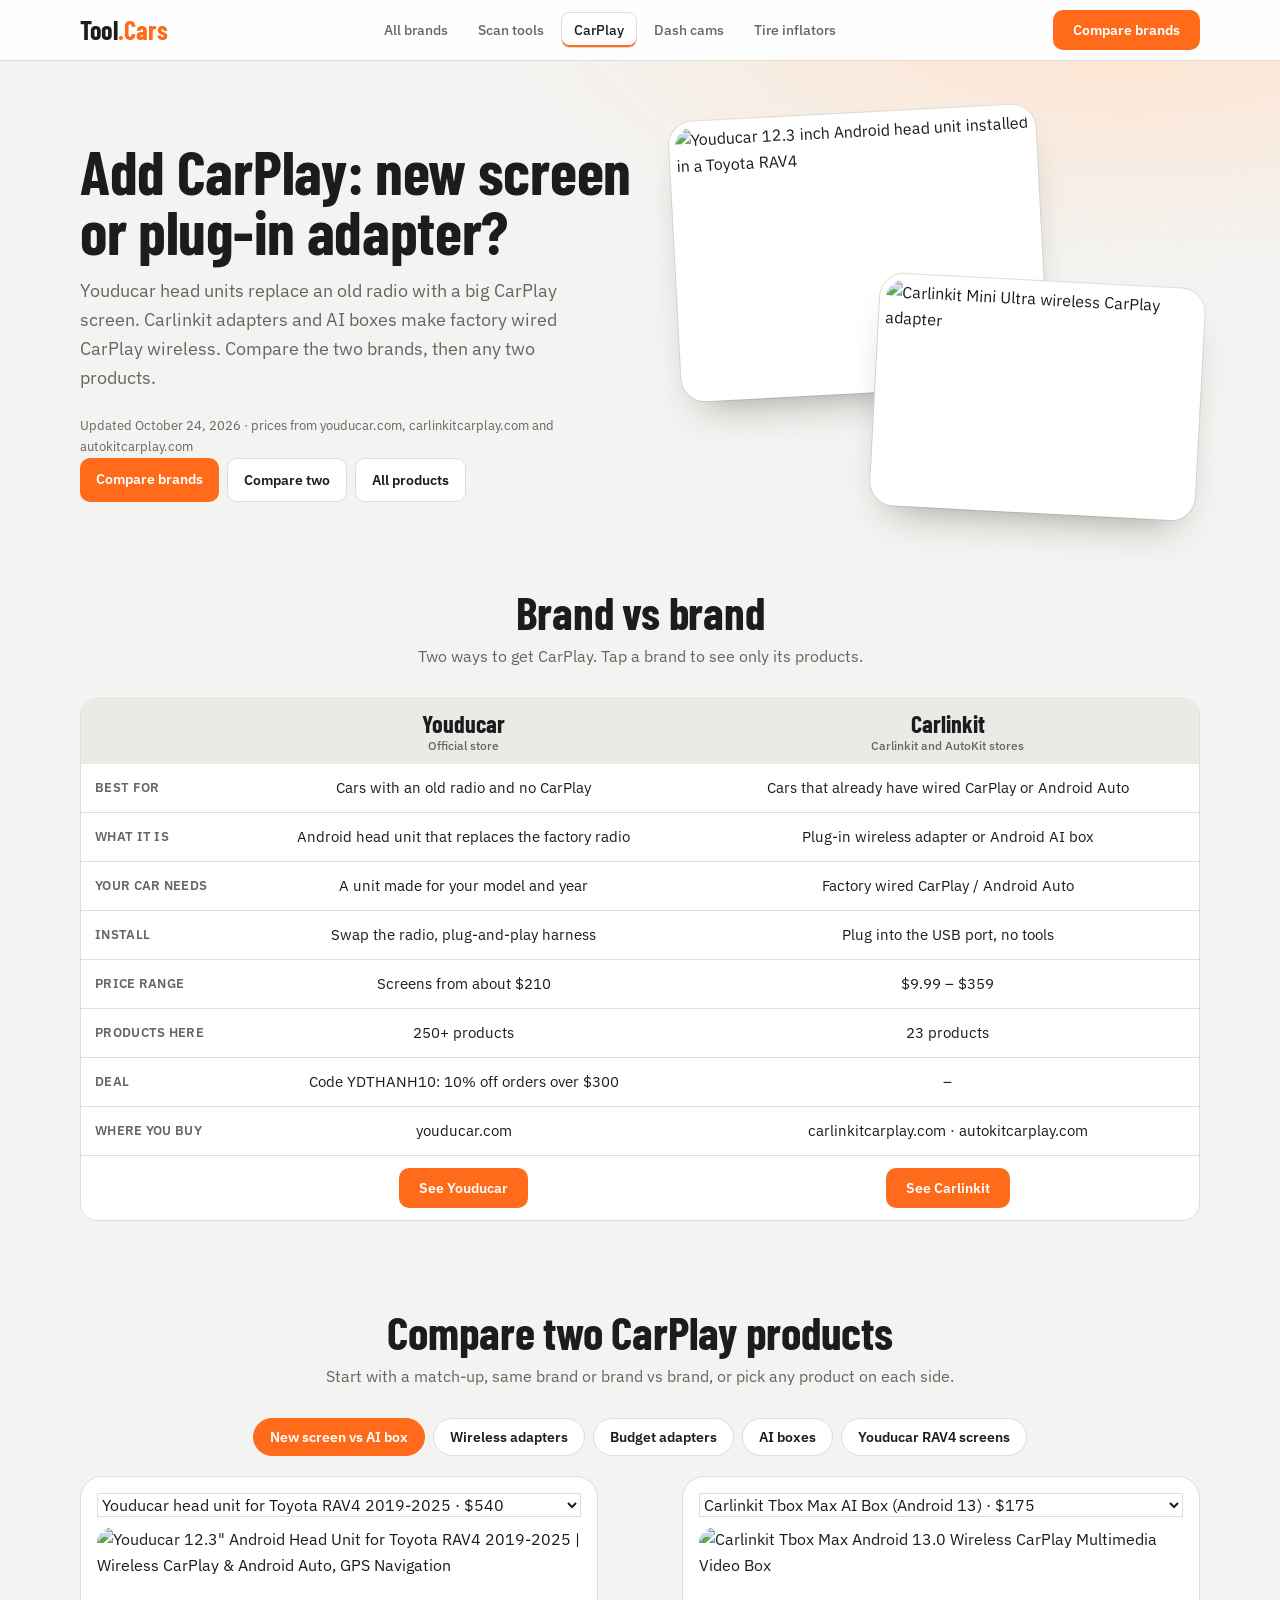
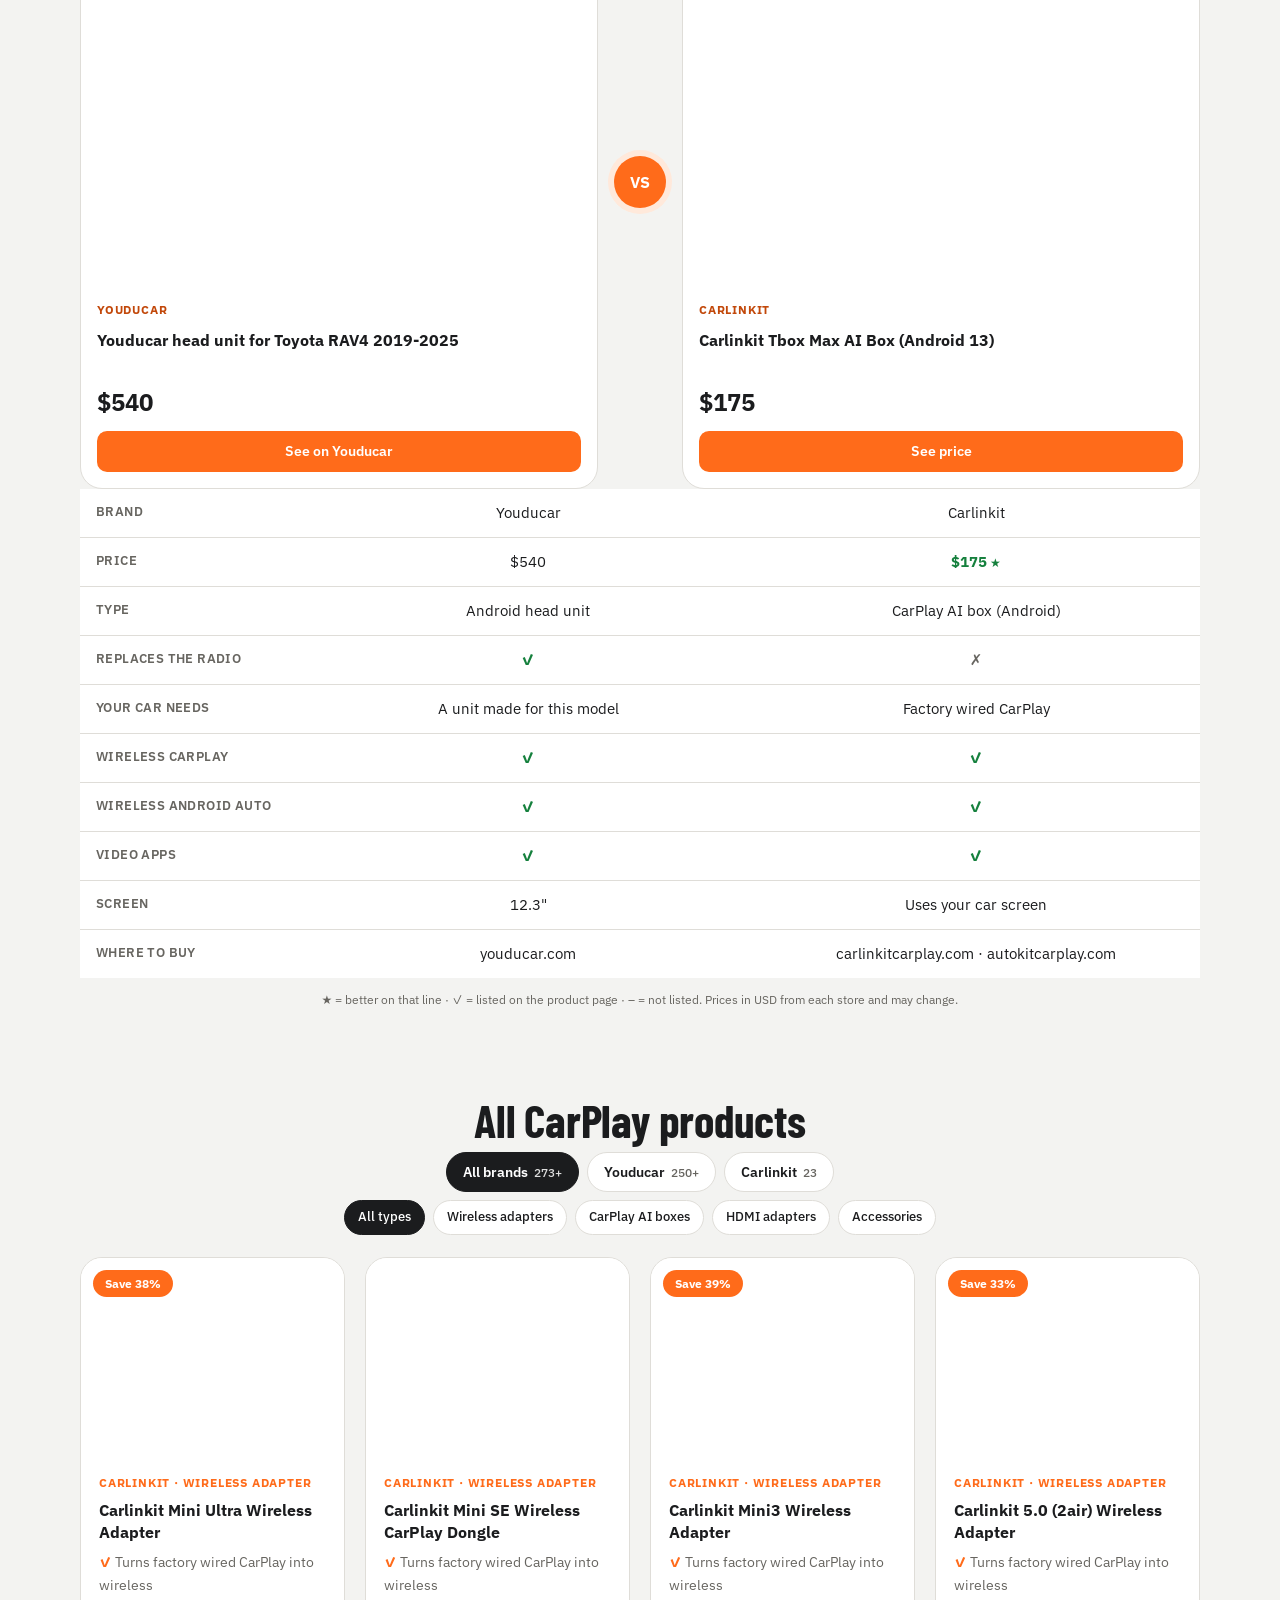
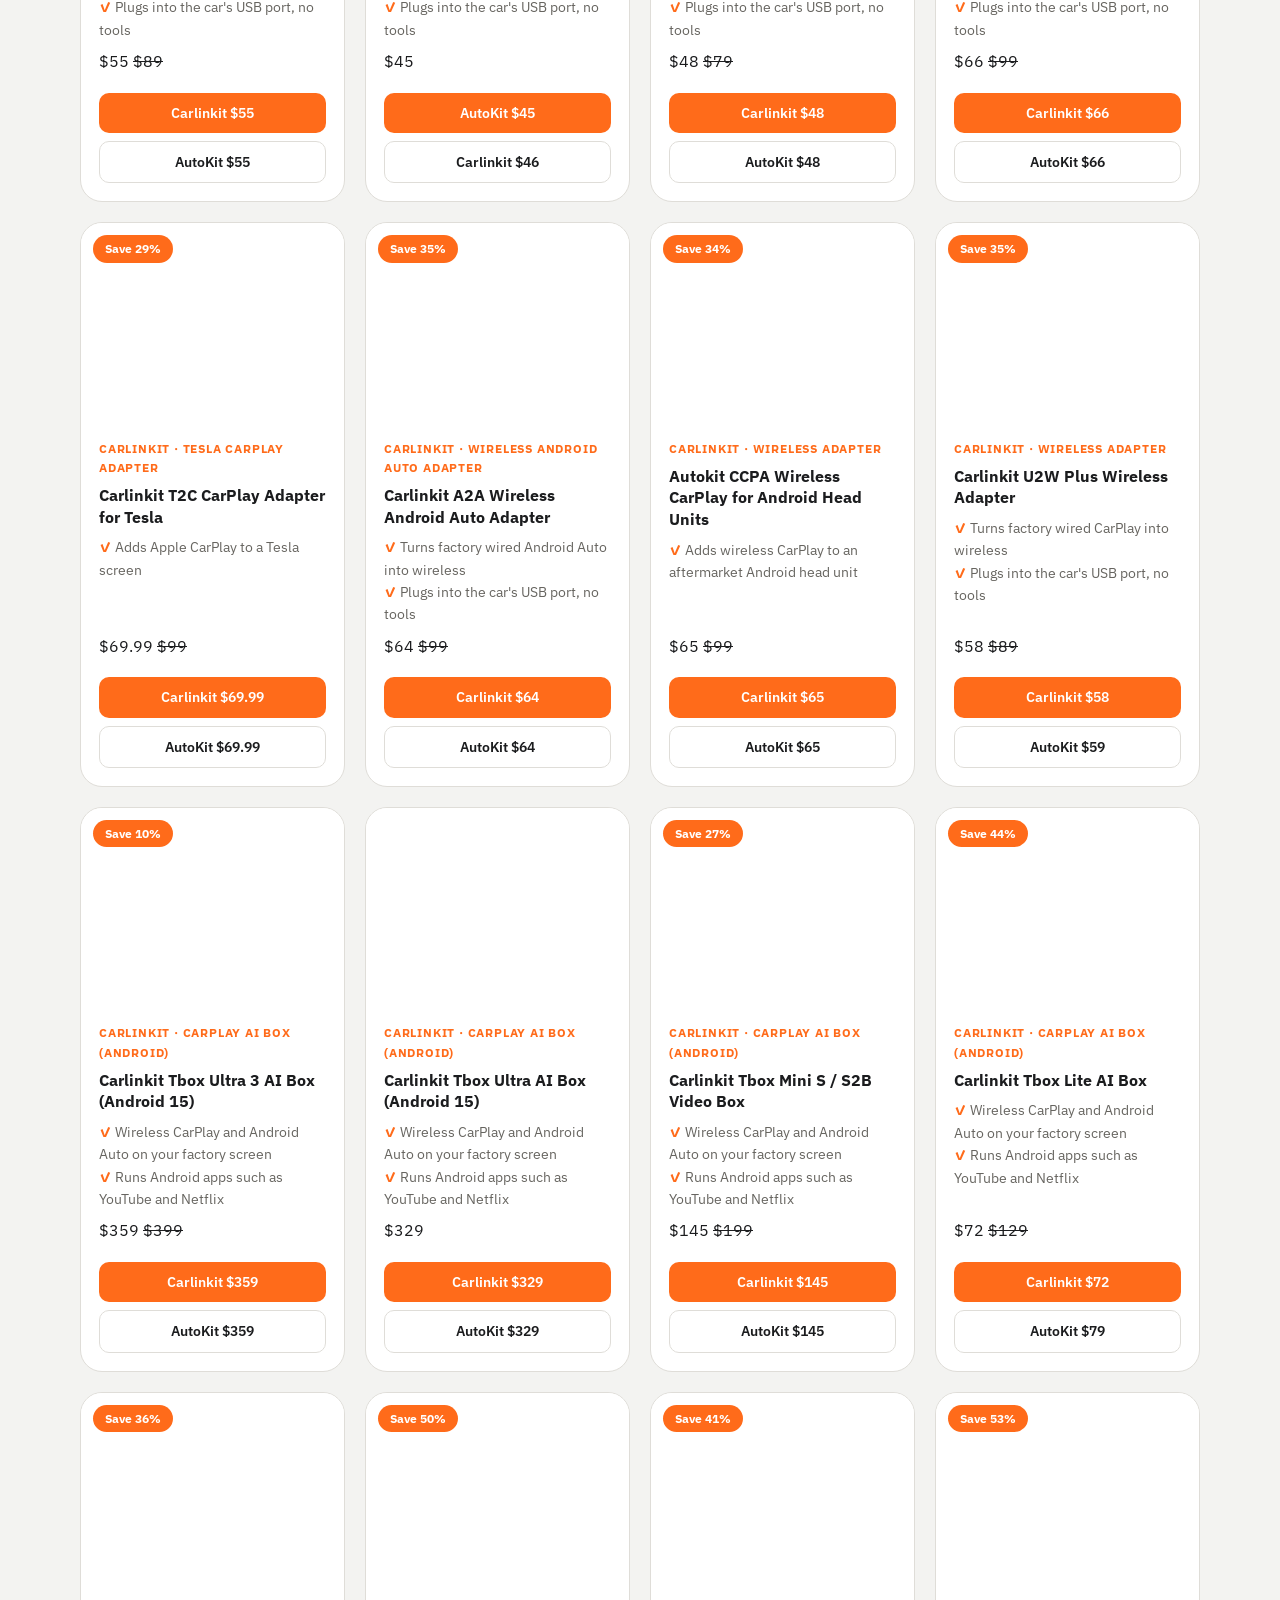
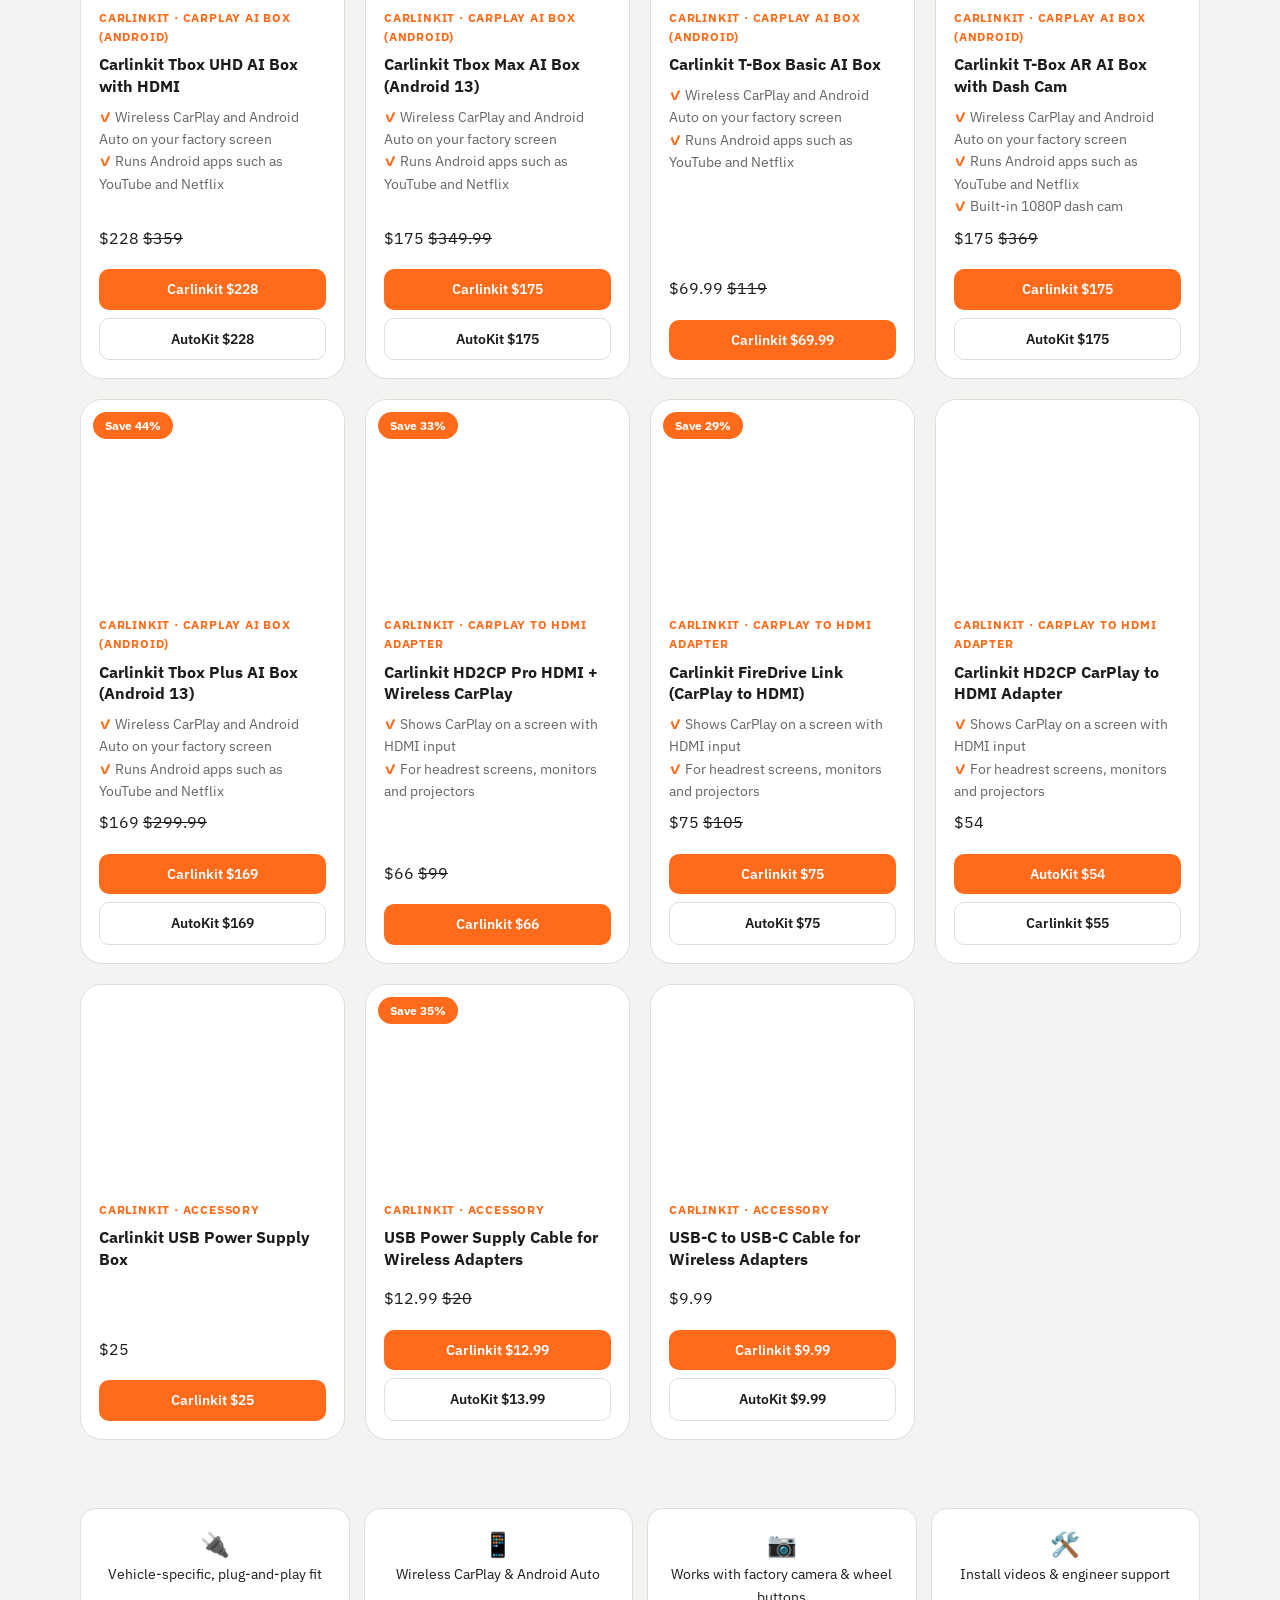
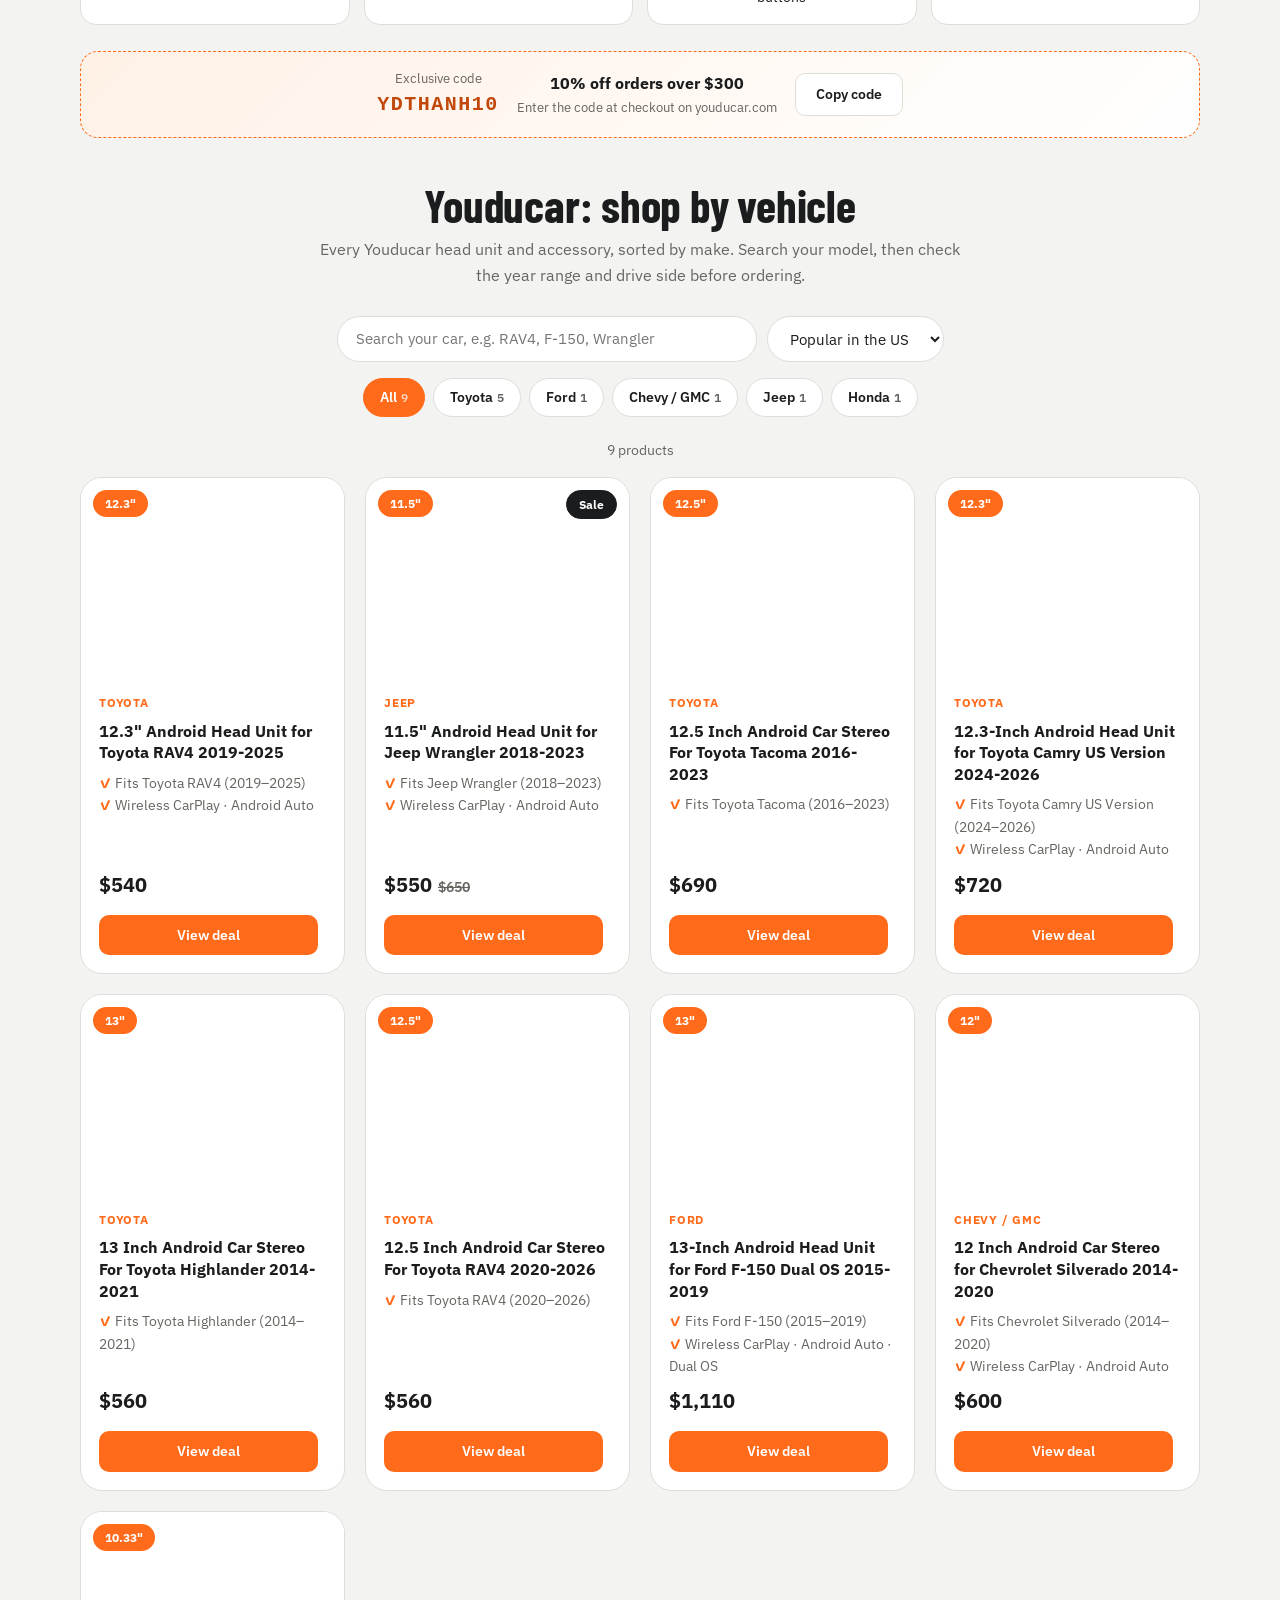
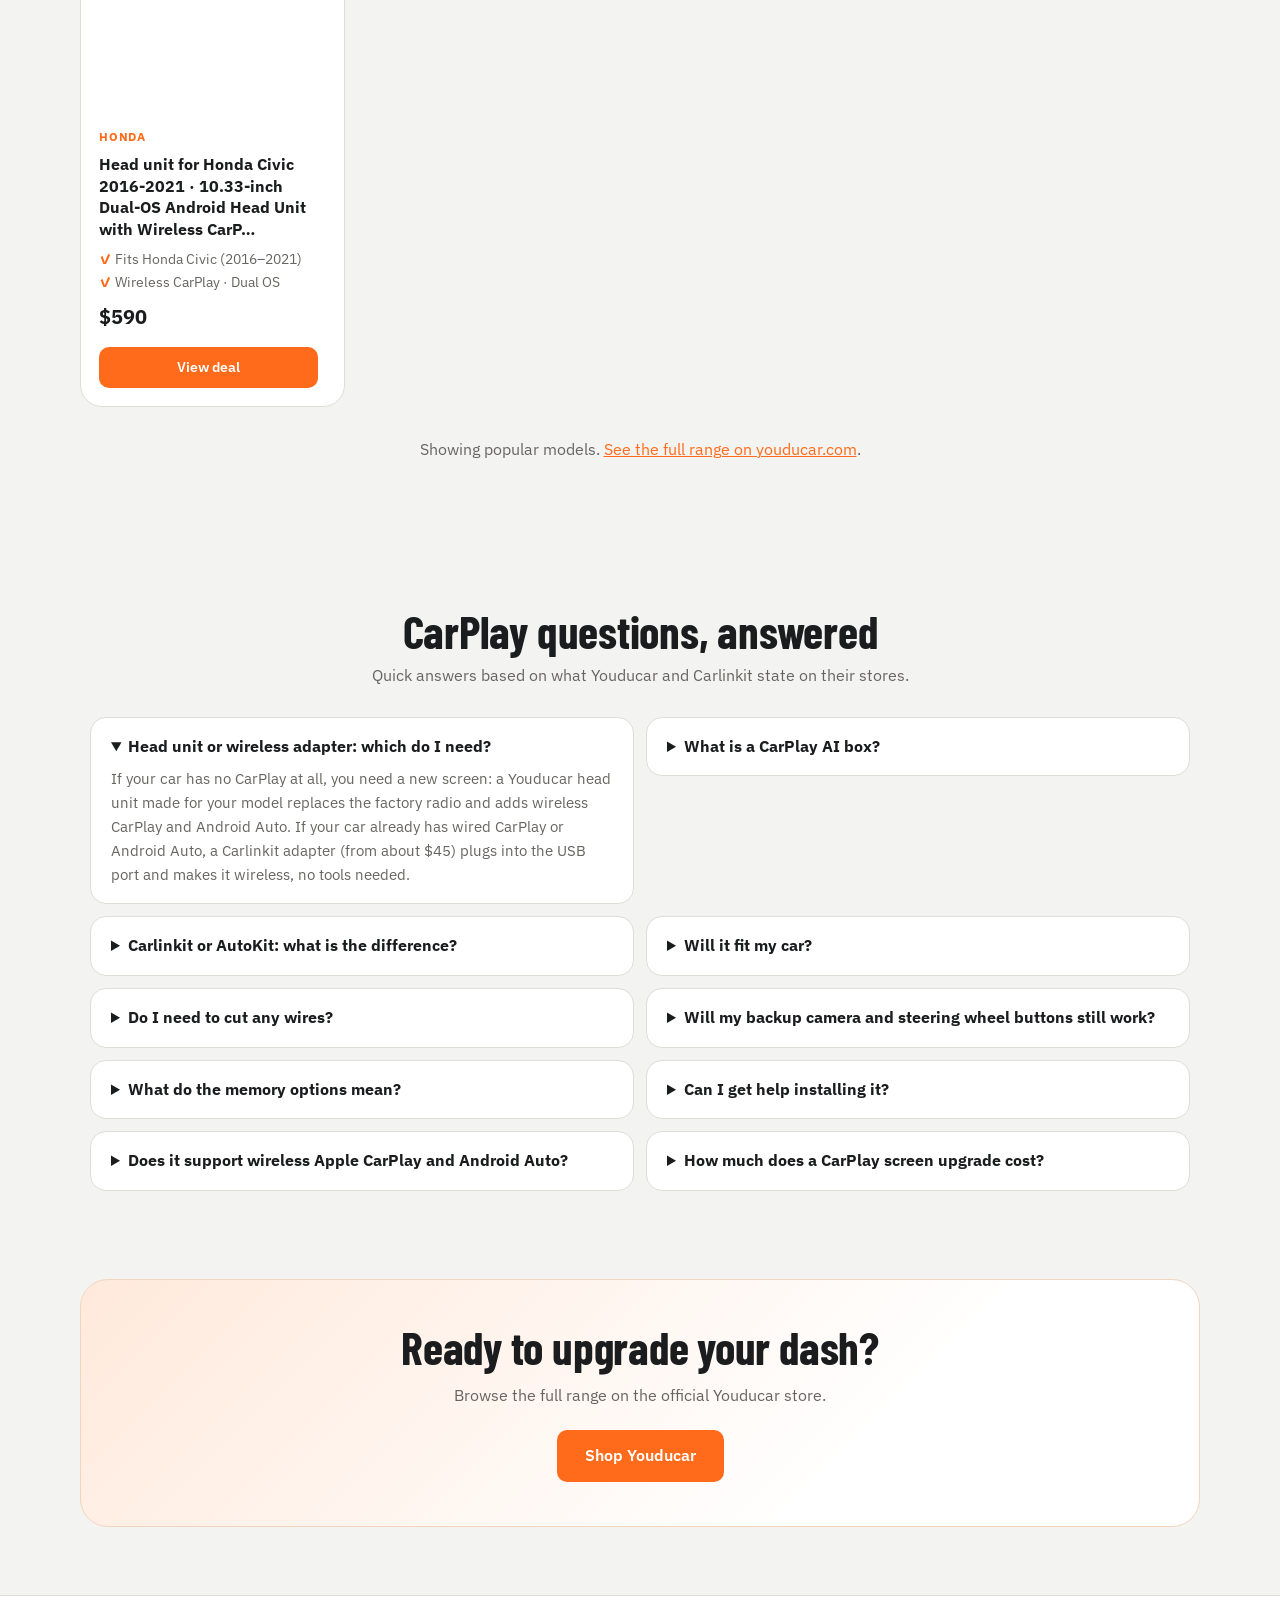
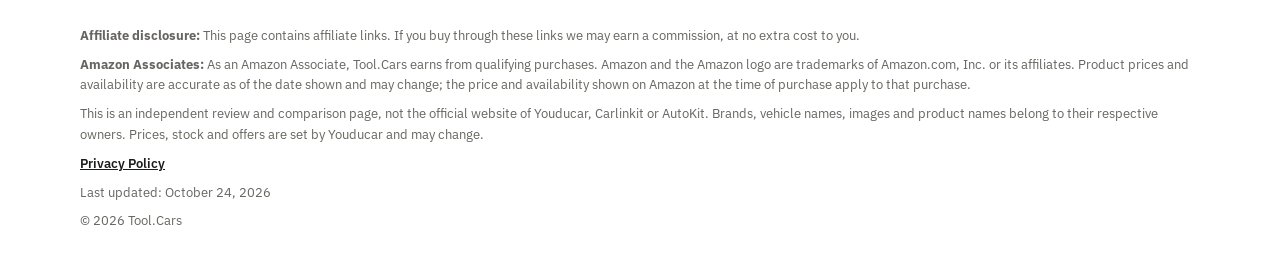
==== commit 55543d6c: "Simpler product tabs: one product grid with brand and type filters, one comparison box, cleaner home" ====
--- a/carplay-screen/index.html
+++ b/carplay-screen/index.html
@@ -920,14 +920,13 @@
 <main>
 <section class="hero"><div class="wrap">
   <div>
-    <span class="tag">CarPlay upgrades compared</span>
     <h1>Add CarPlay: <em>new screen or plug-in adapter?</em></h1>
     <p>Youducar head units replace an old radio with a big CarPlay screen. Carlinkit adapters and AI boxes make factory wired CarPlay wireless. Compare the two brands, then any two products.</p>
     <span class="updated">Updated <time datetime="2026-10-24">October 24, 2026</time> · prices from youducar.com, carlinkitcarplay.com and autokitcarplay.com</span>
     <div class="cta">
       <a class="btn" href="#xBrandsSec">Compare brands</a>
-      <a class="btn ghost" href="#shop">Find my car</a>
-      <a class="btn ghost" href="#adapters">Wireless adapters</a>
+      <a class="btn ghost" href="#vs">Compare two</a>
+      <a class="btn ghost" href="#xShop">All products</a>
     </div>
   </div>
   <div class="collage">
@@ -943,9 +942,9 @@
 </div></section>
 
 <section id="vs"><div class="wrap">
-  <h2>Compare a screen and an adapter</h2>
-  <p class="sub">Pick a Youducar head unit or a Carlinkit adapter on each side.</p>
-  <div class="presets" id="xPresets"><!--pre--><button type="button" data-i="0" class="on">New screen vs AI box</button><button type="button" data-i="1">Wireless adapters</button><button type="button" data-i="2">Budget adapters</button><button type="button" data-i="3">AI boxes</button><!--/pre--></div>
+  <h2>Compare two CarPlay products</h2>
+  <p class="sub">Start with a match-up, same brand or brand vs brand, or pick any product on each side.</p>
+  <div class="presets" id="xPresets"><!--pre--><button type="button" data-i="0" class="on">New screen vs AI box</button><button type="button" data-i="1">Wireless adapters</button><button type="button" data-i="2">Budget adapters</button><button type="button" data-i="3">AI boxes</button><button type="button" data-i="4">Youducar RAV4 screens</button><!--/pre--></div>
   <div class="h2h">
     <div class="side" id="xSide0"><!--pre--><select aria-label="Choose a product" data-side="0"><optgroup label="Youducar"><option value="yd-2019-2025-toyota-rav4-android-head-unit-upgrade" selected="">Youducar head unit for Toyota RAV4 2019-2025 · $540</option><option value="yd-youducar-12-5-inch-android-car-stereo-for-toyota-rav4-2020-2026-plug-and-play-car-radio-gps-navigation-head-unit">Youducar head unit for Toyota RAV4 2020-2026 · $560</option><option value="yd-toyota-tacoma-2016-2023-12-5-android-head-unit">Youducar head unit for Toyota Tacoma 2016-2023 · $690</option><option value="yd-jeep-wrangler-2018-2023-11-5-android-head-unit">Youducar head unit for Jeep Wrangler 2018-2023 · $550</option><option value="yd-youducar-12-inch-android-car-stereo-for-chevrolet-silverado-2014-2020-wireless-carplay-android-auto-gps-navigation-touch-screen-head-unit">Youducar head unit for Chevrolet Silverado 2014-2020 · $600</option><option value="yd-youducar-13-inch-android-head-unit-for-ford-f-150-2015-2019-giant-touchscreen-upgrade-with-wireless-carplay-android-auto-dual-system">Youducar head unit for Ford F-150 Dual OS 2015-2019 · $1,110</option><option value="yd-youducar-12-3-inch-android-head-unit-for-toyota-camry-us-version-2024-2026-oem-style-large-touch-screen-wireless-apple-carplay-android-auto">Youducar head unit for Toyota Camry US Version 2024-2026 · $720</option><option value="yd-youducar-for-honda-civic-2016-2021-10-33-inch-dual-os-android-head-unit-with-wireless-carplay">Youducar head unit for Honda Civic 2016-2021 · $590</option><option value="yd-toyota-highlander-2015-2021-android-head-unit">Youducar head unit for Toyota Highlander 2014-2021 · $560</option></optgroup><optgroup label="Carlinkit"><option value="ck-ultra3">Carlinkit Tbox Ultra 3 AI Box (Android 15) · $359</option><option value="ck-ultra">Carlinkit Tbox Ultra AI Box (Android 15) · $329</option><option value="ck-hd2cppro">Carlinkit HD2CP Pro HDMI + Wireless CarPlay · $66</option><option value="ck-miniultra">Carlinkit Mini Ultra Wireless Adapter · $55</option><option value="ck-firedrive">Carlinkit FireDrive Link (CarPlay to HDMI) · $75</option><option value="ck-s2b">Carlinkit Tbox Mini S / S2B Video Box · $145</option><option value="ck-minise">Carlinkit Mini SE Wireless CarPlay Dongle · $45</option><option value="ck-hd2cp">Carlinkit HD2CP CarPlay to HDMI Adapter · $54</option><option value="ck-lite">Carlinkit Tbox Lite AI Box · $72</option><option value="ck-uhd">Carlinkit Tbox UHD AI Box with HDMI · $228</option><option value="ck-max">Carlinkit Tbox Max AI Box (Android 13) · $175</option><option value="ck-mini3">Carlinkit Mini3 Wireless Adapter · $48</option><option value="ck-basic">Carlinkit T-Box Basic AI Box · $69.99</option><option value="ck-2air">Carlinkit 5.0 (2air) Wireless Adapter · $66</option><option value="ck-t2c">Carlinkit T2C CarPlay Adapter for Tesla · $69.99</option><option value="ck-a2a">Carlinkit A2A Wireless Android Auto Adapter · $64</option><option value="ck-ar">Carlinkit T-Box AR AI Box with Dash Cam · $175</option><option value="ck-plus">Carlinkit Tbox Plus AI Box (Android 13) · $169</option><option value="ck-ccpa">Autokit CCPA Wireless CarPlay for Android Head Units · $65</option><option value="ck-u2w">Carlinkit U2W Plus Wireless Adapter · $58</option></optgroup></select><a class="pc-img" target="_blank" rel="sponsored noopener" href="https://youducar.com/products/2019-2025-toyota-rav4-android-head-unit-upgrade?bg_ref=UnHcHOs2mW"><img alt="Youducar 12.3&quot; Android Head Unit for Toyota RAV4 2019-2025 | Wireless CarPlay &amp; Android Auto, GPS Navigation" src="https://cdn.shopify.com/s/files/1/0637/7527/7119/files/2020-2025_-RAV4.jpg?v=1781866897&amp;width=900"></a><div class="pc-brand">Youducar</div><div class="pc-name">Youducar head unit for Toyota RAV4 2019-2025</div><div class="pc-price">$540</div><a class="btn sm" target="_blank" rel="sponsored noopener" href="https://youducar.com/products/2019-2025-toyota-rav4-android-head-unit-upgrade?bg_ref=UnHcHOs2mW">See on Youducar</a><!--/pre--></div>
     <div class="vs"><span>VS</span></div>
@@ -957,8 +956,9 @@
 
 <section id="xShop"><div class="wrap">
   <h2>All CarPlay products</h2>
-  <p class="sub">Filter by brand. Carlinkit products are sold on two official stores, Carlinkit and AutoKit; each card shows both prices.</p>
   <div class="xpills" id="xPills"><!--pre--><button type="button" data-brand="all" class="on">All brands<small>273+</small></button><button type="button" data-brand="youducar">Youducar<small>250+</small></button><button type="button" data-brand="carlinkit">Carlinkit<small>23</small></button><!--/pre--></div>
+  <div class="xpills xtypes" id="xTypes"><!--pre--><button type="button" data-type="all" class="on">All types</button><button type="button" data-type="adapter">Wireless adapters</button><button type="button" data-type="box">CarPlay AI boxes</button><button type="button" data-type="hdmi">HDMI adapters</button><button type="button" data-type="acc">Accessories</button><!--/pre--></div>
+  <div class="grid" id="xGrid"><!--pre--><div class="card xcard" data-brand="carlinkit" data-type="adapter"><a class="thumb" target="_blank" rel="sponsored noopener" href="https://carlinkitcarplay.com/products/carlinkit-mini-ultra-wireless-carplay-android-auto-adapter?ref=olkgvnkb"><span class="badge">Save 38%</span></a><div class="body"><span class="kind">Carlinkit · Wireless adapter</span><h4>Carlinkit Mini Ultra Wireless Adapter</h4><ul><li>Turns factory wired CarPlay into wireless</li><li>Plugs into the car's USB port, no tools</li></ul><div class="pr">$55 <s>$89</s></div><div class="btns"><a class="btn sm" target="_blank" rel="sponsored noopener" href="https://carlinkitcarplay.com/products/carlinkit-mini-ultra-wireless-carplay-android-auto-adapter?ref=olkgvnkb">Carlinkit $55</a><a class="btn sm ghost" target="_blank" rel="sponsored noopener" href="https://autokitcarplay.com/products/carlinkit-mini-ultra-wireless-carplay-android-auto-adapter?ref=rwmcphqj">AutoKit $55</a></div></div></div><div class="card xcard" data-brand="carlinkit" data-type="adapter"><a class="thumb" target="_blank" rel="sponsored noopener" href="https://autokitcarplay.com/products/carlinkit-mini-se-apple-carplay-wireless-adapter?ref=rwmcphqj"></a><div class="body"><span class="kind">Carlinkit · Wireless adapter</span><h4>Carlinkit Mini SE Wireless CarPlay Dongle</h4><ul><li>Turns factory wired CarPlay into wireless</li><li>Plugs into the car's USB port, no tools</li></ul><div class="pr">$45</div><div class="btns"><a class="btn sm" target="_blank" rel="sponsored noopener" href="https://autokitcarplay.com/products/carlinkit-mini-se-apple-carplay-wireless-adapter?ref=rwmcphqj">AutoKit $45</a><a class="btn sm ghost" target="_blank" rel="sponsored noopener" href="https://carlinkitcarplay.com/products/carlinkit-mini-se-wireless-carplay-dongle?ref=olkgvnkb">Carlinkit $46</a></div></div></div><div class="card xcard" data-brand="carlinkit" data-type="adapter"><a class="thumb" target="_blank" rel="sponsored noopener" href="https://carlinkitcarplay.com/products/carlinkit-u2w-mini2-wireless-carplay-adapter?ref=olkgvnkb"><span class="badge">Save 39%</span></a><div class="body"><span class="kind">Carlinkit · Wireless adapter</span><h4>Carlinkit Mini3 Wireless Adapter</h4><ul><li>Turns factory wired CarPlay into wireless</li><li>Plugs into the car's USB port, no tools</li></ul><div class="pr">$48 <s>$79</s></div><div class="btns"><a class="btn sm" target="_blank" rel="sponsored noopener" href="https://carlinkitcarplay.com/products/carlinkit-u2w-mini2-wireless-carplay-adapter?ref=olkgvnkb">Carlinkit $48</a><a class="btn sm ghost" target="_blank" rel="sponsored noopener" href="https://autokitcarplay.com/products/carlinkit-mini2?ref=rwmcphqj">AutoKit $48</a></div></div></div><div class="card xcard" data-brand="carlinkit" data-type="adapter"><a class="thumb" target="_blank" rel="sponsored noopener" href="https://carlinkitcarplay.com/products/carlinkit-2air-make-your-wired-carplay-wired-android-auto-to-wireless?ref=olkgvnkb"><span class="badge">Save 33%</span></a><div class="body"><span class="kind">Carlinkit · Wireless adapter</span><h4>Carlinkit 5.0 (2air) Wireless Adapter</h4><ul><li>Turns factory wired CarPlay into wireless</li><li>Plugs into the car's USB port, no tools</li></ul><div class="pr">$66 <s>$99</s></div><div class="btns"><a class="btn sm" target="_blank" rel="sponsored noopener" href="https://carlinkitcarplay.com/products/carlinkit-2air-make-your-wired-carplay-wired-android-auto-to-wireless?ref=olkgvnkb">Carlinkit $66</a><a class="btn sm ghost" target="_blank" rel="sponsored noopener" href="https://autokitcarplay.com/products/carlinkit-5-0-wireless-carplay-adapter?ref=rwmcphqj">AutoKit $66</a></div></div></div><div class="card xcard" data-brand="carlinkit" data-type="adapter"><a class="thumb" target="_blank" rel="sponsored noopener" href="https://carlinkitcarplay.com/products/carlinkit-t2c-tesla-wireless-apple-carplay-adapter?ref=olkgvnkb"><span class="badge">Save 29%</span></a><div class="body"><span class="kind">Carlinkit · Tesla CarPlay adapter</span><h4>Carlinkit T2C CarPlay Adapter for Tesla</h4><ul><li>Adds Apple CarPlay to a Tesla screen</li></ul><div class="pr">$69.99 <s>$99</s></div><div class="btns"><a class="btn sm" target="_blank" rel="sponsored noopener" href="https://carlinkitcarplay.com/products/carlinkit-t2c-tesla-wireless-apple-carplay-adapter?ref=olkgvnkb">Carlinkit $69.99</a><a class="btn sm ghost" target="_blank" rel="sponsored noopener" href="https://autokitcarplay.com/products/cpc200-t2c-for-oem-tesla-upgrade-with-wireless-carplay?ref=rwmcphqj">AutoKit $69.99</a></div></div></div><div class="card xcard" data-brand="carlinkit" data-type="adapter"><a class="thumb" target="_blank" rel="sponsored noopener" href="https://carlinkitcarplay.com/products/a2a-android-auto-adapter-dongle-for-wired-android-auto?ref=olkgvnkb"><span class="badge">Save 35%</span></a><div class="body"><span class="kind">Carlinkit · Wireless Android Auto adapter</span><h4>Carlinkit A2A Wireless Android Auto Adapter</h4><ul><li>Turns factory wired Android Auto into wireless</li><li>Plugs into the car's USB port, no tools</li></ul><div class="pr">$64 <s>$99</s></div><div class="btns"><a class="btn sm" target="_blank" rel="sponsored noopener" href="https://carlinkitcarplay.com/products/a2a-android-auto-adapter-dongle-for-wired-android-auto?ref=olkgvnkb">Carlinkit $64</a><a class="btn sm ghost" target="_blank" rel="sponsored noopener" href="https://autokitcarplay.com/products/carlinkit-a2a-wireless-android-auto-adapter-for-car-with-factory-wired-android-auto?ref=rwmcphqj">AutoKit $64</a></div></div></div><div class="card xcard" data-brand="carlinkit" data-type="adapter"><a class="thumb" target="_blank" rel="sponsored noopener" href="https://carlinkitcarplay.com/products/carlinkit-wirless-adapter-for-android-head-unit-support-carplay-and-android-auto?ref=olkgvnkb"><span class="badge">Save 34%</span></a><div class="body"><span class="kind">Carlinkit · Wireless adapter</span><h4>Autokit CCPA Wireless CarPlay for Android Head Units</h4><ul><li>Adds wireless CarPlay to an aftermarket Android head unit</li></ul><div class="pr">$65 <s>$99</s></div><div class="btns"><a class="btn sm" target="_blank" rel="sponsored noopener" href="https://carlinkitcarplay.com/products/carlinkit-wirless-adapter-for-android-head-unit-support-carplay-and-android-auto?ref=olkgvnkb">Carlinkit $65</a><a class="btn sm ghost" target="_blank" rel="sponsored noopener" href="https://autokitcarplay.com/products/autokit-ccpa-wireless-carplay-dongle-special-for-android-head-unit?ref=rwmcphqj">AutoKit $65</a></div></div></div><div class="card xcard" data-brand="carlinkit" data-type="adapter"><a class="thumb" target="_blank" rel="sponsored noopener" href="https://carlinkitcarplay.com/products/carlinkit-wireless-adapter-for-factory-carplay?ref=olkgvnkb"><span class="badge">Save 35%</span></a><div class="body"><span class="kind">Carlinkit · Wireless adapter</span><h4>Carlinkit U2W Plus Wireless Adapter</h4><ul><li>Turns factory wired CarPlay into wireless</li><li>Plugs into the car's USB port, no tools</li></ul><div class="pr">$58 <s>$89</s></div><div class="btns"><a class="btn sm" target="_blank" rel="sponsored noopener" href="https://carlinkitcarplay.com/products/carlinkit-wireless-adapter-for-factory-carplay?ref=olkgvnkb">Carlinkit $58</a><a class="btn sm ghost" target="_blank" rel="sponsored noopener" href="https://autokitcarplay.com/products/u2w-plus-carlinkit-3-0-4-0-wireless-apple-carplay-android-auto-adapter-for-wired-carplay?ref=rwmcphqj">AutoKit $59</a></div></div></div><div class="card xcard" data-brand="carlinkit" data-type="box"><a class="thumb" target="_blank" rel="sponsored noopener" href="https://carlinkitcarplay.com/products/carlinkit-tbox-ultra-3-carplay-ai-box-with-android-15-0-system?ref=olkgvnkb"><span class="badge">Save 10%</span><img loading="lazy" alt="Carlinkit Tbox Ultra 3 CarPlay AI Box with Android 15.0 System" src="https://cdn.shopify.com/s/files/1/0482/2188/0485/files/Carlinkit-Tbox-Ultra-3-CarPlay-AI-Box-01.webp?v=1779878242&amp;width=800" onerror="this.remove()"></a><div class="body"><span class="kind">Carlinkit · CarPlay AI box (Android)</span><h4>Carlinkit Tbox Ultra 3 AI Box (Android 15)</h4><ul><li>Wireless CarPlay and Android Auto on your factory screen</li><li>Runs Android apps such as YouTube and Netflix</li></ul><div class="pr">$359 <s>$399</s></div><div class="btns"><a class="btn sm" target="_blank" rel="sponsored noopener" href="https://carlinkitcarplay.com/products/carlinkit-tbox-ultra-3-carplay-ai-box-with-android-15-0-system?ref=olkgvnkb">Carlinkit $359</a><a class="btn sm ghost" target="_blank" rel="sponsored noopener" href="https://autokitcarplay.com/products/carlinkit-tbox-ultra-3-android-15-ai-box-for-carplay-android-auto-bmw?ref=rwmcphqj">AutoKit $359</a></div></div></div><div class="card xcard" data-brand="carlinkit" data-type="box"><a class="thumb" target="_blank" rel="sponsored noopener" href="https://carlinkitcarplay.com/products/carlinkit-tbox-ultra-android-15-system?ref=olkgvnkb"><img loading="lazy" alt="Carlinkit Tbox Ultra Android 15.0 System" src="https://cdn.shopify.com/s/files/1/0482/2188/0485/files/Android-15-CarPlay-AI-Box.webp?v=1756194470&amp;width=800" onerror="this.remove()"></a><div class="body"><span class="kind">Carlinkit · CarPlay AI box (Android)</span><h4>Carlinkit Tbox Ultra AI Box (Android 15)</h4><ul><li>Wireless CarPlay and Android Auto on your factory screen</li><li>Runs Android apps such as YouTube and Netflix</li></ul><div class="pr">$329</div><div class="btns"><a class="btn sm" target="_blank" rel="sponsored noopener" href="https://carlinkitcarplay.com/products/carlinkit-tbox-ultra-android-15-system?ref=olkgvnkb">Carlinkit $329</a><a class="btn sm ghost" target="_blank" rel="sponsored noopener" href="https://autokitcarplay.com/products/carlinkit-tbox-ultra-android-15-carplay-ai-box?ref=rwmcphqj">AutoKit $329</a></div></div></div><div class="card xcard" data-brand="carlinkit" data-type="box"><a class="thumb" target="_blank" rel="sponsored noopener" href="https://carlinkitcarplay.com/products/carlinkit-cpc200-t-box-mini-android-ai-box?ref=olkgvnkb"><span class="badge">Save 27%</span><img loading="lazy" alt="Carlinkit CPC200 T-box Mini S Android AI Box" src="https://cdn.shopify.com/s/files/1/0482/2188/0485/files/Carlinkit-Tbox-Mini.webp?v=1737541606&amp;width=800" onerror="this.remove()"></a><div class="body"><span class="kind">Carlinkit · CarPlay AI box (Android)</span><h4>Carlinkit Tbox Mini S / S2B Video Box</h4><ul><li>Wireless CarPlay and Android Auto on your factory screen</li><li>Runs Android apps such as YouTube and Netflix</li></ul><div class="pr">$145 <s>$199</s></div><div class="btns"><a class="btn sm" target="_blank" rel="sponsored noopener" href="https://carlinkitcarplay.com/products/carlinkit-cpc200-t-box-mini-android-ai-box?ref=olkgvnkb">Carlinkit $145</a><a class="btn sm ghost" target="_blank" rel="sponsored noopener" href="https://autokitcarplay.com/products/carlinkit-tbox-s2b-multimedia-video-box-for-youtube-netflix?ref=rwmcphqj">AutoKit $145</a></div></div></div><div class="card xcard" data-brand="carlinkit" data-type="box"><a class="thumb" target="_blank" rel="sponsored noopener" href="https://carlinkitcarplay.com/products/carlinkit-tbox-lite-enjoy-carplay-magic-box-streaming?ref=olkgvnkb"><span class="badge">Save 44%</span><img loading="lazy" alt="Carlinkit Tbox Lite - Enjoy CarPlay &amp; Magic Box Streaming" src="https://cdn.shopify.com/s/files/1/0482/2188/0485/files/Carlinkit-Tbox-Lite.webp?v=1715678999&amp;width=800" onerror="this.remove()"></a><div class="body"><span class="kind">Carlinkit · CarPlay AI box (Android)</span><h4>Carlinkit Tbox Lite AI Box</h4><ul><li>Wireless CarPlay and Android Auto on your factory screen</li><li>Runs Android apps such as YouTube and Netflix</li></ul><div class="pr">$72 <s>$129</s></div><div class="btns"><a class="btn sm" target="_blank" rel="sponsored noopener" href="https://carlinkitcarplay.com/products/carlinkit-tbox-lite-enjoy-carplay-magic-box-streaming?ref=olkgvnkb">Carlinkit $72</a><a class="btn sm ghost" target="_blank" rel="sponsored noopener" href="https://autokitcarplay.com/products/carlinkit-tbox-lite-android-10-0-carplay-ai-box?ref=rwmcphqj">AutoKit $79</a></div></div></div><div class="card xcard" data-brand="carlinkit" data-type="box"><a class="thumb" target="_blank" rel="sponsored noopener" href="https://carlinkitcarplay.com/products/carlinkit-tbox-uhd-android-13-carplay-ai-box-with-hd-output?ref=olkgvnkb"><span class="badge">Save 36%</span><img loading="lazy" alt="Carlinkit Tbox UHD Android 13 CarPlay AI Box with HD Output" src="https://cdn.shopify.com/s/files/1/0482/2188/0485/files/Carlinkit-Tbox-UHD-Carplay-HDMI-Adapter.jpg?v=1714014560&amp;width=800" onerror="this.remove()"></a><div class="body"><span class="kind">Carlinkit · CarPlay AI box (Android)</span><h4>Carlinkit Tbox UHD AI Box with HDMI</h4><ul><li>Wireless CarPlay and Android Auto on your factory screen</li><li>Runs Android apps such as YouTube and Netflix</li></ul><div class="pr">$228 <s>$359</s></div><div class="btns"><a class="btn sm" target="_blank" rel="sponsored noopener" href="https://carlinkitcarplay.com/products/carlinkit-tbox-uhd-android-13-carplay-ai-box-with-hd-output?ref=olkgvnkb">Carlinkit $228</a><a class="btn sm ghost" target="_blank" rel="sponsored noopener" href="https://autokitcarplay.com/products/carlinkit-tbox-uhd-android-13-with-hdmi-carplay-ai-box?ref=rwmcphqj">AutoKit $228</a></div></div></div><div class="card xcard" data-brand="carlinkit" data-type="box"><a class="thumb" target="_blank" rel="sponsored noopener" href="https://carlinkitcarplay.com/products/carlinkit-tbox-max-android-13-0-wireless-carplay-multimedia-video-box?ref=olkgvnkb"><span class="badge">Save 50%</span><img loading="lazy" alt="Carlinkit Tbox Max Android 13.0 Wireless CarPlay Multimedia Video Box" src="https://cdn.shopify.com/s/files/1/0482/2188/0485/files/Carlinkit-Tbox-Max-Main-Image-01.webp?v=1761795269&amp;width=800" onerror="this.remove()"></a><div class="body"><span class="kind">Carlinkit · CarPlay AI box (Android)</span><h4>Carlinkit Tbox Max AI Box (Android 13)</h4><ul><li>Wireless CarPlay and Android Auto on your factory screen</li><li>Runs Android apps such as YouTube and Netflix</li></ul><div class="pr">$175 <s>$349.99</s></div><div class="btns"><a class="btn sm" target="_blank" rel="sponsored noopener" href="https://carlinkitcarplay.com/products/carlinkit-tbox-max-android-13-0-wireless-carplay-multimedia-video-box?ref=olkgvnkb">Carlinkit $175</a><a class="btn sm ghost" target="_blank" rel="sponsored noopener" href="https://autokitcarplay.com/products/carlinkit-tbox-max-carplay-ai-box?ref=rwmcphqj">AutoKit $175</a></div></div></div><div class="card xcard" data-brand="carlinkit" data-type="box"><a class="thumb" target="_blank" rel="sponsored noopener" href="https://carlinkitcarplay.com/products/carlinkit-t-box-android-lite-box-watch-video-on-your-car-screen?ref=olkgvnkb"><span class="badge">Save 41%</span><img loading="lazy" alt="Carlinkit T-Box Basic AI Box - Watch Youtube/ Netflix/ Disney Plus on Your Car Screen" src="https://cdn.shopify.com/s/files/1/0482/2188/0485/files/Carlinkit-CPC200-Tbox-Basic-support-wireless-carplay-and-wireless-Android-Auto.jpg?v=1684233215&amp;width=800" onerror="this.remove()"></a><div class="body"><span class="kind">Carlinkit · CarPlay AI box (Android)</span><h4>Carlinkit T-Box Basic AI Box</h4><ul><li>Wireless CarPlay and Android Auto on your factory screen</li><li>Runs Android apps such as YouTube and Netflix</li></ul><div class="pr">$69.99 <s>$119</s></div><div class="btns"><a class="btn sm" target="_blank" rel="sponsored noopener" href="https://carlinkitcarplay.com/products/carlinkit-t-box-android-lite-box-watch-video-on-your-car-screen?ref=olkgvnkb">Carlinkit $69.99</a></div></div></div><div class="card xcard" data-brand="carlinkit" data-type="box"><a class="thumb" target="_blank" rel="sponsored noopener" href="https://carlinkitcarplay.com/products/t-box-ar-android-12-0-system-carplay-hd-dash-cam-1080p-ai-box?ref=olkgvnkb"><span class="badge">Save 53%</span><img loading="lazy" alt="T-Box AR - Android 13.0 System CarPlay HD Dash Cam 1080P AI Box" src="https://cdn.shopify.com/s/files/1/0482/2188/0485/files/Carlinkit-Tbox-AR-Dash-Cam-for-USA-And-Canada-Version.jpg?v=1713947543&amp;width=800" onerror="this.remove()"></a><div class="body"><span class="kind">Carlinkit · CarPlay AI box (Android)</span><h4>Carlinkit T-Box AR AI Box with Dash Cam</h4><ul><li>Wireless CarPlay and Android Auto on your factory screen</li><li>Runs Android apps such as YouTube and Netflix</li><li>Built-in 1080P dash cam</li></ul><div class="pr">$175 <s>$369</s></div><div class="btns"><a class="btn sm" target="_blank" rel="sponsored noopener" href="https://carlinkitcarplay.com/products/t-box-ar-android-12-0-system-carplay-hd-dash-cam-1080p-ai-box?ref=olkgvnkb">Carlinkit $175</a><a class="btn sm ghost" target="_blank" rel="sponsored noopener" href="https://autokitcarplay.com/products/t-box-ar-android-12-0-system-carplay-hd-dash-cam-1080p-ai-box?ref=rwmcphqj">AutoKit $175</a></div></div></div><div class="card xcard" data-brand="carlinkit" data-type="box"><a class="thumb" target="_blank" rel="sponsored noopener" href="https://carlinkitcarplay.com/products/tbox-plus?ref=olkgvnkb"><span class="badge">Save 44%</span><img loading="lazy" alt="Carlinkit Tbox Plus Android 13.0 CarPlay AI Box-Wireless Apple CarPlay &amp; Android Auto" src="https://cdn.shopify.com/s/files/1/0482/2188/0485/files/Carlinkit-Tbox-Plus-Android-13.0-System.jpg?v=1713867761&amp;width=800" onerror="this.remove()"></a><div class="body"><span class="kind">Carlinkit · CarPlay AI box (Android)</span><h4>Carlinkit Tbox Plus AI Box (Android 13)</h4><ul><li>Wireless CarPlay and Android Auto on your factory screen</li><li>Runs Android apps such as YouTube and Netflix</li></ul><div class="pr">$169 <s>$299.99</s></div><div class="btns"><a class="btn sm" target="_blank" rel="sponsored noopener" href="https://carlinkitcarplay.com/products/tbox-plus?ref=olkgvnkb">Carlinkit $169</a><a class="btn sm ghost" target="_blank" rel="sponsored noopener" href="https://autokitcarplay.com/products/carlinkit-tbox-plus-android-13-0-carplay-ai-box?ref=rwmcphqj">AutoKit $169</a></div></div></div><div class="card xcard" data-brand="carlinkit" data-type="hdmi"><a class="thumb" target="_blank" rel="sponsored noopener" href="https://carlinkitcarplay.com/products/carlinkit-hd2cp-pro-hdmi-multimedia-wireless-carplay-adapter?ref=olkgvnkb"><span class="badge">Save 33%</span><img loading="lazy" alt="Carlinkit HD2CP Pro HDMI Multimedia &amp; Wireless CarPlay Adapter" src="https://cdn.shopify.com/s/files/1/0482/2188/0485/files/Carlinkit-HDMI-HD2CP-Pro-Box-01.webp?v=1762507785&amp;width=800" onerror="this.remove()"></a><div class="body"><span class="kind">Carlinkit · CarPlay to HDMI adapter</span><h4>Carlinkit HD2CP Pro HDMI + Wireless CarPlay</h4><ul><li>Shows CarPlay on a screen with HDMI input</li><li>For headrest screens, monitors and projectors</li></ul><div class="pr">$66 <s>$99</s></div><div class="btns"><a class="btn sm" target="_blank" rel="sponsored noopener" href="https://carlinkitcarplay.com/products/carlinkit-hd2cp-pro-hdmi-multimedia-wireless-carplay-adapter?ref=olkgvnkb">Carlinkit $66</a></div></div></div><div class="card xcard" data-brand="carlinkit" data-type="hdmi"><a class="thumb" target="_blank" rel="sponsored noopener" href="https://carlinkitcarplay.com/products/carlinkit-firedrive-link-convert-wired-carplay-to-hdmi-for-fire-tv-stick-streaming?ref=olkgvnkb"><span class="badge">Save 29%</span><img loading="lazy" alt="Carlinkit FireDrive Link: Convert Wired CarPlay to HDMI for Fire TV Stick Streaming" src="https://cdn.shopify.com/s/files/1/0482/2188/0485/files/Carlinkit-FireDive-Link-01.webp?v=1751939473&amp;width=800" onerror="this.remove()"></a><div class="body"><span class="kind">Carlinkit · CarPlay to HDMI adapter</span><h4>Carlinkit FireDrive Link (CarPlay to HDMI)</h4><ul><li>Shows CarPlay on a screen with HDMI input</li><li>For headrest screens, monitors and projectors</li></ul><div class="pr">$75 <s>$105</s></div><div class="btns"><a class="btn sm" target="_blank" rel="sponsored noopener" href="https://carlinkitcarplay.com/products/carlinkit-firedrive-link-convert-wired-carplay-to-hdmi-for-fire-tv-stick-streaming?ref=olkgvnkb">Carlinkit $75</a><a class="btn sm ghost" target="_blank" rel="sponsored noopener" href="https://autokitcarplay.com/products/carlinkit-firedrive-link-carplay-hdmi-adapter?ref=rwmcphqj">AutoKit $75</a></div></div></div><div class="card xcard" data-brand="carlinkit" data-type="hdmi"><a class="thumb" target="_blank" rel="sponsored noopener" href="https://autokitcarplay.com/products/carlinkit-hd2cp-hdmi-adapter-for-car?ref=rwmcphqj"><img loading="lazy" alt="Carlinkit HD2CP HDMI Adapter for Car" src="https://cdn.shopify.com/s/files/1/0618/3783/6515/files/Carlinkit-CPC200-HD2CP-HDMI-Adapter.webp?v=1739775651&amp;width=800" onerror="this.remove()"></a><div class="body"><span class="kind">Carlinkit · CarPlay to HDMI adapter</span><h4>Carlinkit HD2CP CarPlay to HDMI Adapter</h4><ul><li>Shows CarPlay on a screen with HDMI input</li><li>For headrest screens, monitors and projectors</li></ul><div class="pr">$54</div><div class="btns"><a class="btn sm" target="_blank" rel="sponsored noopener" href="https://autokitcarplay.com/products/carlinkit-hd2cp-hdmi-adapter-for-car?ref=rwmcphqj">AutoKit $54</a><a class="btn sm ghost" target="_blank" rel="sponsored noopener" href="https://carlinkitcarplay.com/products/carlinkit-cpc200-hd2cp-carplay-to-hdmi-multimedia-adapter?ref=olkgvnkb">Carlinkit $55</a></div></div></div><div class="card xcard" data-brand="carlinkit" data-type="acc"><a class="thumb" target="_blank" rel="sponsored noopener" href="https://carlinkitcarplay.com/products/usb-power-supply-box?ref=olkgvnkb"><img loading="lazy" alt="USB Power Supply Box" src="https://cdn.shopify.com/s/files/1/0482/2188/0485/files/Carlinkit-USB-Power-supply-box-06.jpg?v=1690443505&amp;width=800" onerror="this.remove()"></a><div class="body"><span class="kind">Carlinkit · Accessory</span><h4>Carlinkit USB Power Supply Box</h4><ul></ul><div class="pr">$25</div><div class="btns"><a class="btn sm" target="_blank" rel="sponsored noopener" href="https://carlinkitcarplay.com/products/usb-power-supply-box?ref=olkgvnkb">Carlinkit $25</a></div></div></div><div class="card xcard" data-brand="carlinkit" data-type="acc"><a class="thumb" target="_blank" rel="sponsored noopener" href="https://carlinkitcarplay.com/products/cable-to-add-power?ref=olkgvnkb"><span class="badge">Save 35%</span><img loading="lazy" alt="Cable to add power" src="https://cdn.shopify.com/s/files/1/0482/2188/0485/products/USB-2FenX-1.jpg?v=1675825281&amp;width=800" onerror="this.remove()"></a><div class="body"><span class="kind">Carlinkit · Accessory</span><h4>USB Power Supply Cable for Wireless Adapters</h4><ul></ul><div class="pr">$12.99 <s>$20</s></div><div class="btns"><a class="btn sm" target="_blank" rel="sponsored noopener" href="https://carlinkitcarplay.com/products/cable-to-add-power?ref=olkgvnkb">Carlinkit $12.99</a><a class="btn sm ghost" target="_blank" rel="sponsored noopener" href="https://autokitcarplay.com/products/usb-power-supply-cable-for-android-auto-and-carplay?ref=rwmcphqj">AutoKit $13.99</a></div></div></div><div class="card xcard" data-brand="carlinkit" data-type="acc"><a class="thumb" target="_blank" rel="sponsored noopener" href="https://carlinkitcarplay.com/products/type-c-to-type-c-cable-for-carlinkit-wireless-carplay-android-auto-adapter?ref=olkgvnkb"><img loading="lazy" alt="Type C to Type C Cable for Carlinkit Wireless CarPlay &amp; Android Auto  Adapter" src="https://cdn.shopify.com/s/files/1/0482/2188/0485/products/USB-CtoUSB-Ccable.jpg?v=1608274331&amp;width=800" onerror="this.remove()"></a><div class="body"><span class="kind">Carlinkit · Accessory</span><h4>USB-C to USB-C Cable for Wireless Adapters</h4><ul></ul><div class="pr">$9.99</div><div class="btns"><a class="btn sm" target="_blank" rel="sponsored noopener" href="https://carlinkitcarplay.com/products/type-c-to-type-c-cable-for-carlinkit-wireless-carplay-android-auto-adapter?ref=olkgvnkb">Carlinkit $9.99</a><a class="btn sm ghost" target="_blank" rel="sponsored noopener" href="https://autokitcarplay.com/products/carlinkit-usb-c-to-usb-c-cable-for-wireless-carplay-adapters?ref=rwmcphqj">AutoKit $9.99</a></div></div></div><!--/pre--></div>
 </div></section>
 
 <div data-brand-sec="youducar">
@@ -976,19 +976,6 @@
   </div>
 </div>
 
-<section id="compare"><div class="wrap">
-  <h2>Compare two Youducar head units</h2>
-  <p class="sub">Start with a popular match-up, or pick any make and model on each side to compare price, screen size and features.</p>
-  <div class="presets" id="presets"><!--pre--><button type="button" data-i="0" class="on">Toyota RAV4</button><!--/pre--></div>
-  <div class="h2h">
-    <div class="side" id="side0"><!--pre--><div class="pickers"><select aria-label="Make" data-mk="0"><option selected="">Toyota</option><option>Ford</option><option>Chevy / GMC</option><option>Jeep</option><option>Honda</option></select><select aria-label="Model" data-pd="0"><option value="youducar-12-3-inch-android-head-unit-for-toyota-camry-us-version-2024-2026-oem-style-large-touch-screen-wireless-apple-carplay-android-auto">Toyota Camry US Version 2024–2026 · 12.3" · $720</option><option value="toyota-highlander-2015-2021-android-head-unit">Toyota Highlander 2014–2021 · 13" · $560</option><option value="2019-2025-toyota-rav4-android-head-unit-upgrade" selected="">Toyota RAV4 2019–2025 · 12.3" · $540</option><option value="youducar-12-5-inch-android-car-stereo-for-toyota-rav4-2020-2026-plug-and-play-car-radio-gps-navigation-head-unit">Toyota RAV4 2020–2026 · 12.5" · $560</option><option value="toyota-tacoma-2016-2023-12-5-android-head-unit">Toyota Tacoma 2016–2023 · 12.5" · $690</option></select></div><a class="pc-img" target="_blank" rel="sponsored noopener" href="https://youducar.com/products/2019-2025-toyota-rav4-android-head-unit-upgrade?bg_ref=UnHcHOs2mW"><img alt="12.3&quot; Android Head Unit for Toyota RAV4 2019-2025" src="https://cdn.shopify.com/s/files/1/0637/7527/7119/files/2020-2025_-RAV4.jpg?v=1781866897&amp;width=700"></a><div class="pc-name">12.3" Android Head Unit for Toyota RAV4 2019-2025</div><div class="pc-price">$540</div><a class="btn sm" target="_blank" rel="sponsored noopener" href="https://youducar.com/products/2019-2025-toyota-rav4-android-head-unit-upgrade?bg_ref=UnHcHOs2mW">View deal</a><!--/pre--></div>
-    <div class="vs"><span>VS</span></div>
-    <div class="side" id="side1"><!--pre--><div class="pickers"><select aria-label="Make" data-mk="1"><option selected="">Toyota</option><option>Ford</option><option>Chevy / GMC</option><option>Jeep</option><option>Honda</option></select><select aria-label="Model" data-pd="1"><option value="youducar-12-3-inch-android-head-unit-for-toyota-camry-us-version-2024-2026-oem-style-large-touch-screen-wireless-apple-carplay-android-auto">Toyota Camry US Version 2024–2026 · 12.3" · $720</option><option value="toyota-highlander-2015-2021-android-head-unit">Toyota Highlander 2014–2021 · 13" · $560</option><option value="2019-2025-toyota-rav4-android-head-unit-upgrade">Toyota RAV4 2019–2025 · 12.3" · $540</option><option value="youducar-12-5-inch-android-car-stereo-for-toyota-rav4-2020-2026-plug-and-play-car-radio-gps-navigation-head-unit" selected="">Toyota RAV4 2020–2026 · 12.5" · $560</option><option value="toyota-tacoma-2016-2023-12-5-android-head-unit">Toyota Tacoma 2016–2023 · 12.5" · $690</option></select></div><a class="pc-img" target="_blank" rel="sponsored noopener" href="https://youducar.com/products/youducar-12-5-inch-android-car-stereo-for-toyota-rav4-2020-2026-plug-and-play-car-radio-gps-navigation-head-unit?bg_ref=UnHcHOs2mW"><img alt="12.5 Inch Android Car Stereo For Toyota RAV4 2020-2026" src="https://cdn.shopify.com/s/files/1/0637/7527/7119/files/2020-2025_-RAV4_12_0a12e4d6-435e-433b-9af3-9479cd1b8d36.jpg?v=1788140946&amp;width=700"></a><div class="pc-name">12.5 Inch Android Car Stereo For Toyota RAV4 2020-2026</div><div class="pc-price">$560</div><a class="btn sm" target="_blank" rel="sponsored noopener" href="https://youducar.com/products/youducar-12-5-inch-android-car-stereo-for-toyota-rav4-2020-2026-plug-and-play-car-radio-gps-navigation-head-unit?bg_ref=UnHcHOs2mW">View deal</a><!--/pre--></div>
-  </div>
-  <div class="cmp-scroll"><table class="h2ht"><tbody id="h2hBody"><!--pre--><tr><th>Starting price</th><td class="win">$540</td><td class="">$560</td></tr><tr><th>Top version</th><td class="">$540</td><td class="">$560</td></tr><tr><th>Screen size</th><td class="">12.3"</td><td class="win">12.5"</td></tr><tr><th>Fits</th><td class="">Toyota RAV4</td><td class="">Toyota RAV4</td></tr><tr><th>Model years</th><td class="">2019–2025</td><td class="">2020–2026</td></tr><tr><th>Memory options</th><td class="">–</td><td class="">–</td></tr><tr><th>Apple CarPlay</th><td class=""><span class="y">Wireless</span></td><td class=""><span class="n">–</span></td></tr><tr><th>Android Auto</th><td class=""><span class="y">✓</span></td><td class=""><span class="n">–</span></td></tr><tr><th>Dual OS (factory + Android)</th><td class=""><span class="n">–</span></td><td class=""><span class="n">–</span></td></tr><tr><th>Dash frame / kit</th><td class=""><span class="n">–</span></td><td class=""><span class="n">–</span></td></tr><tr><th>Drive side</th><td class="">Standard</td><td class="">Standard</td></tr><tr><th>In stock</th><td class=""><span class="y">✓</span></td><td class=""><span class="y">✓</span></td></tr><!--/pre--></tbody></table></div>
-  <p class="cmp-note">★ = better on that line. Details come from each product's listing on youducar.com; "–" means not stated in the listing. Prices in USD, set by Youducar and may change.</p>
-</div></section>
-
 <section id="shop"><div class="wrap">
   <h2>Youducar: shop by vehicle</h2>
   <p class="sub">Every Youducar head unit and accessory, sorted by make. Search your model, then check the year range and drive side before ordering.</p>
@@ -1003,17 +990,11 @@
   </div>
   <div class="pills" id="makes"><!--pre--><button type="button" data-make="All" class="on">All<small>9</small></button><button type="button" data-make="Toyota" class="">Toyota<small>5</small></button><button type="button" data-make="Ford" class="">Ford<small>1</small></button><button type="button" data-make="Chevy / GMC" class="">Chevy / GMC<small>1</small></button><button type="button" data-make="Jeep" class="">Jeep<small>1</small></button><button type="button" data-make="Honda" class="">Honda<small>1</small></button><!--/pre--></div>
   <p class="count" id="count"><!--pre-->9 products<!--/pre--></p>
-  <div class="grid" id="grid"><!--pre--><div class="card"><a class="thumb" target="_blank" rel="sponsored noopener" href="https://youducar.com/products/2019-2025-toyota-rav4-android-head-unit-upgrade?bg_ref=UnHcHOs2mW"><span class="badge">12.3"</span><img loading="lazy" alt="12.3&quot; Android Head Unit for Toyota RAV4 2019-2025" src="https://cdn.shopify.com/s/files/1/0637/7527/7119/files/2020-2025_-RAV4.jpg?v=1781866897&amp;width=600" onerror="this.remove()"></a><div class="body"><span class="kind">Toyota</span><h4>12.3" Android Head Unit for Toyota RAV4 2019-2025</h4><ul><li>Fits Toyota RAV4 (2019–2025)</li><li>Wireless CarPlay · Android Auto</li></ul><div class="price">$540</div><div class="acts"><a class="btn" target="_blank" rel="sponsored noopener" href="https://youducar.com/products/2019-2025-toyota-rav4-android-head-unit-upgrade?bg_ref=UnHcHOs2mW">View deal</a><button class="btn ghost" type="button" data-cmp="2019-2025-toyota-rav4-android-head-unit-upgrade">Compare</button></div></div></div><div class="card"><a class="thumb" target="_blank" rel="sponsored noopener" href="https://youducar.com/products/jeep-wrangler-2018-2023-11-5-android-head-unit?bg_ref=UnHcHOs2mW"><span class="badge">11.5"</span><span class="badge r">Sale</span><img loading="lazy" alt="11.5&quot; Android Head Unit for Jeep Wrangler 2018-2023" src="https://cdn.shopify.com/s/files/1/0637/7527/7119/files/jeep-wrangler-gladiator-11-5-android-head-unit.jpg?v=1789546226&amp;width=600" onerror="this.remove()"></a><div class="body"><span class="kind">Jeep</span><h4>11.5" Android Head Unit for Jeep Wrangler 2018-2023</h4><ul><li>Fits Jeep Wrangler (2018–2023)</li><li>Wireless CarPlay · Android Auto</li></ul><div class="price">$550<s>$650</s></div><div class="acts"><a class="btn" target="_blank" rel="sponsored noopener" href="https://youducar.com/products/jeep-wrangler-2018-2023-11-5-android-head-unit?bg_ref=UnHcHOs2mW">View deal</a><button class="btn ghost" type="button" data-cmp="jeep-wrangler-2018-2023-11-5-android-head-unit">Compare</button></div></div></div><div class="card"><a class="thumb" target="_blank" rel="sponsored noopener" href="https://youducar.com/products/toyota-tacoma-2016-2023-12-5-android-head-unit?bg_ref=UnHcHOs2mW"><span class="badge">12.5"</span><img loading="lazy" alt="12.5 Inch Android Car Stereo For Toyota Tacoma 2016-2023" src="https://cdn.shopify.com/s/files/1/0637/7527/7119/files/6800ec40322feab706385870d72e58fe.jpg?v=1788578312&amp;width=600" onerror="this.remove()"></a><div class="body"><span class="kind">Toyota</span><h4>12.5 Inch Android Car Stereo For Toyota Tacoma 2016-2023</h4><ul><li>Fits Toyota Tacoma (2016–2023)</li></ul><div class="price">$690</div><div class="acts"><a class="btn" target="_blank" rel="sponsored noopener" href="https://youducar.com/products/toyota-tacoma-2016-2023-12-5-android-head-unit?bg_ref=UnHcHOs2mW">View deal</a><button class="btn ghost" type="button" data-cmp="toyota-tacoma-2016-2023-12-5-android-head-unit">Compare</button></div></div></div><div class="card"><a class="thumb" target="_blank" rel="sponsored noopener" href="https://youducar.com/products/youducar-12-3-inch-android-head-unit-for-toyota-camry-us-version-2024-2026-oem-style-large-touch-screen-wireless-apple-carplay-android-auto?bg_ref=UnHcHOs2mW"><span class="badge">12.3"</span><img loading="lazy" alt="12.3-Inch Android Head Unit for Toyota Camry US Version 2024-2026" src="https://cdn.shopify.com/s/files/1/0637/7527/7119/files/2024-2026_-12.3.jpg?v=1781833082&amp;width=600" onerror="this.remove()"></a><div class="body"><span class="kind">Toyota</span><h4>12.3-Inch Android Head Unit for Toyota Camry US Version 2024-2026</h4><ul><li>Fits Toyota Camry US Version (2024–2026)</li><li>Wireless CarPlay · Android Auto</li></ul><div class="price">$720</div><div class="acts"><a class="btn" target="_blank" rel="sponsored noopener" href="https://youducar.com/products/youducar-12-3-inch-android-head-unit-for-toyota-camry-us-version-2024-2026-oem-style-large-touch-screen-wireless-apple-carplay-android-auto?bg_ref=UnHcHOs2mW">View deal</a><button class="btn ghost" type="button" data-cmp="youducar-12-3-inch-android-head-unit-for-toyota-camry-us-version-2024-2026-oem-style-large-touch-screen-wireless-apple-carplay-android-auto">Compare</button></div></div></div><div class="card"><a class="thumb" target="_blank" rel="sponsored noopener" href="https://youducar.com/products/toyota-highlander-2015-2021-android-head-unit?bg_ref=UnHcHOs2mW"><span class="badge">13"</span><img loading="lazy" alt="13 Inch Android Car Stereo For Toyota Highlander 2014-2021" src="https://cdn.shopify.com/s/files/1/0637/7527/7119/files/2015-2021_13.jpg?v=1789203398&amp;width=600" onerror="this.remove()"></a><div class="body"><span class="kind">Toyota</span><h4>13 Inch Android Car Stereo For Toyota Highlander 2014-2021</h4><ul><li>Fits Toyota Highlander (2014–2021)</li></ul><div class="price">$560</div><div class="acts"><a class="btn" target="_blank" rel="sponsored noopener" href="https://youducar.com/products/toyota-highlander-2015-2021-android-head-unit?bg_ref=UnHcHOs2mW">View deal</a><button class="btn ghost" type="button" data-cmp="toyota-highlander-2015-2021-android-head-unit">Compare</button></div></div></div><div class="card"><a class="thumb" target="_blank" rel="sponsored noopener" href="https://youducar.com/products/youducar-12-5-inch-android-car-stereo-for-toyota-rav4-2020-2026-plug-and-play-car-radio-gps-navigation-head-unit?bg_ref=UnHcHOs2mW"><span class="badge">12.5"</span><img loading="lazy" alt="12.5 Inch Android Car Stereo For Toyota RAV4 2020-2026" src="https://cdn.shopify.com/s/files/1/0637/7527/7119/files/2020-2025_-RAV4_12_0a12e4d6-435e-433b-9af3-9479cd1b8d36.jpg?v=1788140946&amp;width=600" onerror="this.remove()"></a><div class="body"><span class="kind">Toyota</span><h4>12.5 Inch Android Car Stereo For Toyota RAV4 2020-2026</h4><ul><li>Fits Toyota RAV4 (2020–2026)</li></ul><div class="price">$560</div><div class="acts"><a class="btn" target="_blank" rel="sponsored noopener" href="https://youducar.com/products/youducar-12-5-inch-android-car-stereo-for-toyota-rav4-2020-2026-plug-and-play-car-radio-gps-navigation-head-unit?bg_ref=UnHcHOs2mW">View deal</a><button class="btn ghost" type="button" data-cmp="youducar-12-5-inch-android-car-stereo-for-toyota-rav4-2020-2026-plug-and-play-car-radio-gps-navigation-head-unit">Compare</button></div></div></div><div class="card"><a class="thumb" target="_blank" rel="sponsored noopener" href="https://youducar.com/products/youducar-13-inch-android-head-unit-for-ford-f-150-2015-2019-giant-touchscreen-upgrade-with-wireless-carplay-android-auto-dual-system?bg_ref=UnHcHOs2mW"><span class="badge">13"</span><img loading="lazy" alt="13-Inch Android Head Unit for Ford F-150 Dual OS 2015-2019" src="https://cdn.shopify.com/s/files/1/0637/7527/7119/files/1_a5bb15af-2c01-45ed-a4fe-02a17090f5d3.jpg?v=1777344782&amp;width=600" onerror="this.remove()"></a><div class="body"><span class="kind">Ford</span><h4>13-Inch Android Head Unit for Ford F-150 Dual OS 2015-2019</h4><ul><li>Fits Ford F-150 (2015–2019)</li><li>Wireless CarPlay · Android Auto · Dual OS</li></ul><div class="price">$1,110</div><div class="acts"><a class="btn" target="_blank" rel="sponsored noopener" href="https://youducar.com/products/youducar-13-inch-android-head-unit-for-ford-f-150-2015-2019-giant-touchscreen-upgrade-with-wireless-carplay-android-auto-dual-system?bg_ref=UnHcHOs2mW">View deal</a><button class="btn ghost" type="button" data-cmp="youducar-13-inch-android-head-unit-for-ford-f-150-2015-2019-giant-touchscreen-upgrade-with-wireless-carplay-android-auto-dual-system">Compare</button></div></div></div><div class="card"><a class="thumb" target="_blank" rel="sponsored noopener" href="https://youducar.com/products/youducar-12-inch-android-car-stereo-for-chevrolet-silverado-2014-2020-wireless-carplay-android-auto-gps-navigation-touch-screen-head-unit?bg_ref=UnHcHOs2mW"><span class="badge">12"</span><img loading="lazy" alt="12 Inch Android Car Stereo for Chevrolet Silverado 2014-2020" src="https://cdn.shopify.com/s/files/1/0637/7527/7119/files/UI_971e0da2-c5c6-4f89-85f7-b3733ba21873.jpg?v=1784774490&amp;width=600" onerror="this.remove()"></a><div class="body"><span class="kind">Chevy / GMC</span><h4>12 Inch Android Car Stereo for Chevrolet Silverado 2014-2020</h4><ul><li>Fits Chevrolet Silverado (2014–2020)</li><li>Wireless CarPlay · Android Auto</li></ul><div class="price">$600</div><div class="acts"><a class="btn" target="_blank" rel="sponsored noopener" href="https://youducar.com/products/youducar-12-inch-android-car-stereo-for-chevrolet-silverado-2014-2020-wireless-carplay-android-auto-gps-navigation-touch-screen-head-unit?bg_ref=UnHcHOs2mW">View deal</a><button class="btn ghost" type="button" data-cmp="youducar-12-inch-android-car-stereo-for-chevrolet-silverado-2014-2020-wireless-carplay-android-auto-gps-navigation-touch-screen-head-unit">Compare</button></div></div></div><div class="card"><a class="thumb" target="_blank" rel="sponsored noopener" href="https://youducar.com/products/youducar-for-honda-civic-2016-2021-10-33-inch-dual-os-android-head-unit-with-wireless-carplay?bg_ref=UnHcHOs2mW"><span class="badge">10.33"</span><img loading="lazy" alt="Head unit for Honda Civic 2016-2021 · 10.33-inch Dual-OS Android Head Unit with Wireless CarP…" src="https://cdn.shopify.com/s/files/1/0637/7527/7119/files/2016-2021_10.jpg?v=1786677126&amp;width=600" onerror="this.remove()"></a><div class="body"><span class="kind">Honda</span><h4>Head unit for Honda Civic 2016-2021 · 10.33-inch Dual-OS Android Head Unit with Wireless CarP…</h4><ul><li>Fits Honda Civic (2016–2021)</li><li>Wireless CarPlay · Dual OS</li></ul><div class="price">$590</div><div class="acts"><a class="btn" target="_blank" rel="sponsored noopener" href="https://youducar.com/products/youducar-for-honda-civic-2016-2021-10-33-inch-dual-os-android-head-unit-with-wireless-carplay?bg_ref=UnHcHOs2mW">View deal</a><button class="btn ghost" type="button" data-cmp="youducar-for-honda-civic-2016-2021-10-33-inch-dual-os-android-head-unit-with-wireless-carplay">Compare</button></div></div></div><!--/pre--></div>
+  <div class="grid" id="grid"><!--pre--><div class="card"><a class="thumb" target="_blank" rel="sponsored noopener" href="https://youducar.com/products/2019-2025-toyota-rav4-android-head-unit-upgrade?bg_ref=UnHcHOs2mW"><span class="badge">12.3"</span><img loading="lazy" alt="12.3&quot; Android Head Unit for Toyota RAV4 2019-2025" src="https://cdn.shopify.com/s/files/1/0637/7527/7119/files/2020-2025_-RAV4.jpg?v=1781866897&amp;width=600" onerror="this.remove()"></a><div class="body"><span class="kind">Toyota</span><h4>12.3" Android Head Unit for Toyota RAV4 2019-2025</h4><ul><li>Fits Toyota RAV4 (2019–2025)</li><li>Wireless CarPlay · Android Auto</li></ul><div class="price">$540</div><div class="acts"><a class="btn" target="_blank" rel="sponsored noopener" href="https://youducar.com/products/2019-2025-toyota-rav4-android-head-unit-upgrade?bg_ref=UnHcHOs2mW">View deal</a></div></div></div><div class="card"><a class="thumb" target="_blank" rel="sponsored noopener" href="https://youducar.com/products/jeep-wrangler-2018-2023-11-5-android-head-unit?bg_ref=UnHcHOs2mW"><span class="badge">11.5"</span><span class="badge r">Sale</span><img loading="lazy" alt="11.5&quot; Android Head Unit for Jeep Wrangler 2018-2023" src="https://cdn.shopify.com/s/files/1/0637/7527/7119/files/jeep-wrangler-gladiator-11-5-android-head-unit.jpg?v=1789546226&amp;width=600" onerror="this.remove()"></a><div class="body"><span class="kind">Jeep</span><h4>11.5" Android Head Unit for Jeep Wrangler 2018-2023</h4><ul><li>Fits Jeep Wrangler (2018–2023)</li><li>Wireless CarPlay · Android Auto</li></ul><div class="price">$550<s>$650</s></div><div class="acts"><a class="btn" target="_blank" rel="sponsored noopener" href="https://youducar.com/products/jeep-wrangler-2018-2023-11-5-android-head-unit?bg_ref=UnHcHOs2mW">View deal</a></div></div></div><div class="card"><a class="thumb" target="_blank" rel="sponsored noopener" href="https://youducar.com/products/toyota-tacoma-2016-2023-12-5-android-head-unit?bg_ref=UnHcHOs2mW"><span class="badge">12.5"</span><img loading="lazy" alt="12.5 Inch Android Car Stereo For Toyota Tacoma 2016-2023" src="https://cdn.shopify.com/s/files/1/0637/7527/7119/files/6800ec40322feab706385870d72e58fe.jpg?v=1788578312&amp;width=600" onerror="this.remove()"></a><div class="body"><span class="kind">Toyota</span><h4>12.5 Inch Android Car Stereo For Toyota Tacoma 2016-2023</h4><ul><li>Fits Toyota Tacoma (2016–2023)</li></ul><div class="price">$690</div><div class="acts"><a class="btn" target="_blank" rel="sponsored noopener" href="https://youducar.com/products/toyota-tacoma-2016-2023-12-5-android-head-unit?bg_ref=UnHcHOs2mW">View deal</a></div></div></div><div class="card"><a class="thumb" target="_blank" rel="sponsored noopener" href="https://youducar.com/products/youducar-12-3-inch-android-head-unit-for-toyota-camry-us-version-2024-2026-oem-style-large-touch-screen-wireless-apple-carplay-android-auto?bg_ref=UnHcHOs2mW"><span class="badge">12.3"</span><img loading="lazy" alt="12.3-Inch Android Head Unit for Toyota Camry US Version 2024-2026" src="https://cdn.shopify.com/s/files/1/0637/7527/7119/files/2024-2026_-12.3.jpg?v=1781833082&amp;width=600" onerror="this.remove()"></a><div class="body"><span class="kind">Toyota</span><h4>12.3-Inch Android Head Unit for Toyota Camry US Version 2024-2026</h4><ul><li>Fits Toyota Camry US Version (2024–2026)</li><li>Wireless CarPlay · Android Auto</li></ul><div class="price">$720</div><div class="acts"><a class="btn" target="_blank" rel="sponsored noopener" href="https://youducar.com/products/youducar-12-3-inch-android-head-unit-for-toyota-camry-us-version-2024-2026-oem-style-large-touch-screen-wireless-apple-carplay-android-auto?bg_ref=UnHcHOs2mW">View deal</a></div></div></div><div class="card"><a class="thumb" target="_blank" rel="sponsored noopener" href="https://youducar.com/products/toyota-highlander-2015-2021-android-head-unit?bg_ref=UnHcHOs2mW"><span class="badge">13"</span><img loading="lazy" alt="13 Inch Android Car Stereo For Toyota Highlander 2014-2021" src="https://cdn.shopify.com/s/files/1/0637/7527/7119/files/2015-2021_13.jpg?v=1789203398&amp;width=600" onerror="this.remove()"></a><div class="body"><span class="kind">Toyota</span><h4>13 Inch Android Car Stereo For Toyota Highlander 2014-2021</h4><ul><li>Fits Toyota Highlander (2014–2021)</li></ul><div class="price">$560</div><div class="acts"><a class="btn" target="_blank" rel="sponsored noopener" href="https://youducar.com/products/toyota-highlander-2015-2021-android-head-unit?bg_ref=UnHcHOs2mW">View deal</a></div></div></div><div class="card"><a class="thumb" target="_blank" rel="sponsored noopener" href="https://youducar.com/products/youducar-12-5-inch-android-car-stereo-for-toyota-rav4-2020-2026-plug-and-play-car-radio-gps-navigation-head-unit?bg_ref=UnHcHOs2mW"><span class="badge">12.5"</span><img loading="lazy" alt="12.5 Inch Android Car Stereo For Toyota RAV4 2020-2026" src="https://cdn.shopify.com/s/files/1/0637/7527/7119/files/2020-2025_-RAV4_12_0a12e4d6-435e-433b-9af3-9479cd1b8d36.jpg?v=1788140946&amp;width=600" onerror="this.remove()"></a><div class="body"><span class="kind">Toyota</span><h4>12.5 Inch Android Car Stereo For Toyota RAV4 2020-2026</h4><ul><li>Fits Toyota RAV4 (2020–2026)</li></ul><div class="price">$560</div><div class="acts"><a class="btn" target="_blank" rel="sponsored noopener" href="https://youducar.com/products/youducar-12-5-inch-android-car-stereo-for-toyota-rav4-2020-2026-plug-and-play-car-radio-gps-navigation-head-unit?bg_ref=UnHcHOs2mW">View deal</a></div></div></div><div class="card"><a class="thumb" target="_blank" rel="sponsored noopener" href="https://youducar.com/products/youducar-13-inch-android-head-unit-for-ford-f-150-2015-2019-giant-touchscreen-upgrade-with-wireless-carplay-android-auto-dual-system?bg_ref=UnHcHOs2mW"><span class="badge">13"</span><img loading="lazy" alt="13-Inch Android Head Unit for Ford F-150 Dual OS 2015-2019" src="https://cdn.shopify.com/s/files/1/0637/7527/7119/files/1_a5bb15af-2c01-45ed-a4fe-02a17090f5d3.jpg?v=1777344782&amp;width=600" onerror="this.remove()"></a><div class="body"><span class="kind">Ford</span><h4>13-Inch Android Head Unit for Ford F-150 Dual OS 2015-2019</h4><ul><li>Fits Ford F-150 (2015–2019)</li><li>Wireless CarPlay · Android Auto · Dual OS</li></ul><div class="price">$1,110</div><div class="acts"><a class="btn" target="_blank" rel="sponsored noopener" href="https://youducar.com/products/youducar-13-inch-android-head-unit-for-ford-f-150-2015-2019-giant-touchscreen-upgrade-with-wireless-carplay-android-auto-dual-system?bg_ref=UnHcHOs2mW">View deal</a></div></div></div><div class="card"><a class="thumb" target="_blank" rel="sponsored noopener" href="https://youducar.com/products/youducar-12-inch-android-car-stereo-for-chevrolet-silverado-2014-2020-wireless-carplay-android-auto-gps-navigation-touch-screen-head-unit?bg_ref=UnHcHOs2mW"><span class="badge">12"</span><img loading="lazy" alt="12 Inch Android Car Stereo for Chevrolet Silverado 2014-2020" src="https://cdn.shopify.com/s/files/1/0637/7527/7119/files/UI_971e0da2-c5c6-4f89-85f7-b3733ba21873.jpg?v=1784774490&amp;width=600" onerror="this.remove()"></a><div class="body"><span class="kind">Chevy / GMC</span><h4>12 Inch Android Car Stereo for Chevrolet Silverado 2014-2020</h4><ul><li>Fits Chevrolet Silverado (2014–2020)</li><li>Wireless CarPlay · Android Auto</li></ul><div class="price">$600</div><div class="acts"><a class="btn" target="_blank" rel="sponsored noopener" href="https://youducar.com/products/youducar-12-inch-android-car-stereo-for-chevrolet-silverado-2014-2020-wireless-carplay-android-auto-gps-navigation-touch-screen-head-unit?bg_ref=UnHcHOs2mW">View deal</a></div></div></div><div class="card"><a class="thumb" target="_blank" rel="sponsored noopener" href="https://youducar.com/products/youducar-for-honda-civic-2016-2021-10-33-inch-dual-os-android-head-unit-with-wireless-carplay?bg_ref=UnHcHOs2mW"><span class="badge">10.33"</span><img loading="lazy" alt="Head unit for Honda Civic 2016-2021 · 10.33-inch Dual-OS Android Head Unit with Wireless CarP…" src="https://cdn.shopify.com/s/files/1/0637/7527/7119/files/2016-2021_10.jpg?v=1786677126&amp;width=600" onerror="this.remove()"></a><div class="body"><span class="kind">Honda</span><h4>Head unit for Honda Civic 2016-2021 · 10.33-inch Dual-OS Android Head Unit with Wireless CarP…</h4><ul><li>Fits Honda Civic (2016–2021)</li><li>Wireless CarPlay · Dual OS</li></ul><div class="price">$590</div><div class="acts"><a class="btn" target="_blank" rel="sponsored noopener" href="https://youducar.com/products/youducar-for-honda-civic-2016-2021-10-33-inch-dual-os-android-head-unit-with-wireless-carplay?bg_ref=UnHcHOs2mW">View deal</a></div></div></div><!--/pre--></div>
   <div class="state" id="state">Loading the latest models and prices…</div>
   <div class="more"><button class="btn ghost" type="button" id="more" hidden>Show more</button></div>
 </div></section>
 </div>
-
-<section id="adapters" data-brand-sec="carlinkit"><div class="wrap">
-  <h2>Carlinkit wireless adapters and AI boxes</h2>
-  <p class="sub">For cars that already have wired CarPlay or Android Auto. Each card links to the Carlinkit and AutoKit stores, cheaper one first.</p>
-  <div id="xCats"><!--pre--><div class="cat xcat" id="cat-adapter"><h3 class="ct">Wireless adapters</h3><p class="cd">Make factory wired CarPlay or Android Auto wireless.</p><div class="grid"><div class="card xcard" data-brand="carlinkit"><a class="thumb" target="_blank" rel="sponsored noopener" href="https://carlinkitcarplay.com/products/carlinkit-mini-ultra-wireless-carplay-android-auto-adapter?ref=olkgvnkb"><span class="badge">Save 38%</span><img loading="lazy" alt="Carlinkit Mini Ultra Wireless CarPlay Android Auto Adapter" src="https://cdn.shopify.com/s/files/1/0482/2188/0485/files/Carlinkit-Mini-Ultra-5.webp?v=1778729734&amp;width=800" onerror="this.remove()"></a><div class="body"><span class="kind">Carlinkit · Wireless adapter</span><h4>Carlinkit Mini Ultra Wireless Adapter</h4><ul><li>Turns factory wired CarPlay into wireless</li><li>Plugs into the car's USB port, no tools</li></ul><div class="pr">$55 <s>$89</s></div><div class="btns"><a class="btn sm" target="_blank" rel="sponsored noopener" href="https://carlinkitcarplay.com/products/carlinkit-mini-ultra-wireless-carplay-android-auto-adapter?ref=olkgvnkb">Carlinkit $55</a><a class="btn sm ghost" target="_blank" rel="sponsored noopener" href="https://autokitcarplay.com/products/carlinkit-mini-ultra-wireless-carplay-android-auto-adapter?ref=rwmcphqj">AutoKit $55</a></div></div></div><div class="card xcard" data-brand="carlinkit"><a class="thumb" target="_blank" rel="sponsored noopener" href="https://autokitcarplay.com/products/carlinkit-mini-se-apple-carplay-wireless-adapter?ref=rwmcphqj"><img loading="lazy" alt="Carlinkit Mini SE Apple CarPlay Wireless Adapter" src="https://cdn.shopify.com/s/files/1/0618/3783/6515/files/Carlinkit-Mini-SE-Wirless-Apple-CarPlay-Adapter.webp?v=1746433996&amp;width=800" onerror="this.remove()"></a><div class="body"><span class="kind">Carlinkit · Wireless adapter</span><h4>Carlinkit Mini SE Wireless CarPlay Dongle</h4><ul><li>Turns factory wired CarPlay into wireless</li><li>Plugs into the car's USB port, no tools</li></ul><div class="pr">$45</div><div class="btns"><a class="btn sm" target="_blank" rel="sponsored noopener" href="https://autokitcarplay.com/products/carlinkit-mini-se-apple-carplay-wireless-adapter?ref=rwmcphqj">AutoKit $45</a><a class="btn sm ghost" target="_blank" rel="sponsored noopener" href="https://carlinkitcarplay.com/products/carlinkit-mini-se-wireless-carplay-dongle?ref=olkgvnkb">Carlinkit $46</a></div></div></div><div class="card xcard" data-brand="carlinkit"><a class="thumb" target="_blank" rel="sponsored noopener" href="https://carlinkitcarplay.com/products/carlinkit-u2w-mini2-wireless-carplay-adapter?ref=olkgvnkb"><span class="badge">Save 39%</span><img loading="lazy" alt="Carlinkit Mini3  Wireless CarPlay Android Auto Adapter" src="https://cdn.shopify.com/s/files/1/0482/2188/0485/files/Carlinkit-CPC200-U2W-MINI2-Wireless-Carplay-Adapter-White-01.jpg?v=1744282506&amp;width=800" onerror="this.remove()"></a><div class="body"><span class="kind">Carlinkit · Wireless adapter</span><h4>Carlinkit Mini3 Wireless Adapter</h4><ul><li>Turns factory wired CarPlay into wireless</li><li>Plugs into the car's USB port, no tools</li></ul><div class="pr">$48 <s>$79</s></div><div class="btns"><a class="btn sm" target="_blank" rel="sponsored noopener" href="https://carlinkitcarplay.com/products/carlinkit-u2w-mini2-wireless-carplay-adapter?ref=olkgvnkb">Carlinkit $48</a><a class="btn sm ghost" target="_blank" rel="sponsored noopener" href="https://autokitcarplay.com/products/carlinkit-mini2?ref=rwmcphqj">AutoKit $48</a></div></div></div><div class="card xcard" data-brand="carlinkit"><a class="thumb" target="_blank" rel="sponsored noopener" href="https://carlinkitcarplay.com/products/carlinkit-2air-make-your-wired-carplay-wired-android-auto-to-wireless?ref=olkgvnkb"><span class="badge">Save 33%</span><img loading="lazy" alt="Carlinkit 5.0 (2air): Upgrade Your Car to Wireless CarPlay and Android Auto" src="https://cdn.shopify.com/s/files/1/0482/2188/0485/files/Carlinkit-5.0-Wireless-CarPlay-Android-Auto-Adapter-Main-Image-01.webp?v=1773641940&amp;width=800" onerror="this.remove()"></a><div class="body"><span class="kind">Carlinkit · Wireless adapter</span><h4>Carlinkit 5.0 (2air) Wireless Adapter</h4><ul><li>Turns factory wired CarPlay into wireless</li><li>Plugs into the car's USB port, no tools</li></ul><div class="pr">$66 <s>$99</s></div><div class="btns"><a class="btn sm" target="_blank" rel="sponsored noopener" href="https://carlinkitcarplay.com/products/carlinkit-2air-make-your-wired-carplay-wired-android-auto-to-wireless?ref=olkgvnkb">Carlinkit $66</a><a class="btn sm ghost" target="_blank" rel="sponsored noopener" href="https://autokitcarplay.com/products/carlinkit-5-0-wireless-carplay-adapter?ref=rwmcphqj">AutoKit $66</a></div></div></div><div class="card xcard" data-brand="carlinkit"><a class="thumb" target="_blank" rel="sponsored noopener" href="https://carlinkitcarplay.com/products/carlinkit-t2c-tesla-wireless-apple-carplay-adapter?ref=olkgvnkb"><span class="badge">Save 29%</span><img loading="lazy" alt="Carlinkit T2C Tesla Apple CarPlay Adapter" src="https://cdn.shopify.com/s/files/1/0482/2188/0485/files/Carlinkit-T2C-Tesla-Apple-CarPlay-Adapter-01.webp?v=1761306050&amp;width=800" onerror="this.remove()"></a><div class="body"><span class="kind">Carlinkit · Tesla CarPlay adapter</span><h4>Carlinkit T2C CarPlay Adapter for Tesla</h4><ul><li>Adds Apple CarPlay to a Tesla screen</li></ul><div class="pr">$69.99 <s>$99</s></div><div class="btns"><a class="btn sm" target="_blank" rel="sponsored noopener" href="https://carlinkitcarplay.com/products/carlinkit-t2c-tesla-wireless-apple-carplay-adapter?ref=olkgvnkb">Carlinkit $69.99</a><a class="btn sm ghost" target="_blank" rel="sponsored noopener" href="https://autokitcarplay.com/products/cpc200-t2c-for-oem-tesla-upgrade-with-wireless-carplay?ref=rwmcphqj">AutoKit $69.99</a></div></div></div><div class="card xcard" data-brand="carlinkit"><a class="thumb" target="_blank" rel="sponsored noopener" href="https://carlinkitcarplay.com/products/a2a-android-auto-adapter-dongle-for-wired-android-auto?ref=olkgvnkb"><span class="badge">Save 35%</span><img loading="lazy" alt="Carlinkit A2A Wireless Android Auto Adapter for Car With Wired Android Auto" src="https://cdn.shopify.com/s/files/1/0482/2188/0485/files/Carlinkit-A2A.jpg?v=1714113429&amp;width=800" onerror="this.remove()"></a><div class="body"><span class="kind">Carlinkit · Wireless Android Auto adapter</span><h4>Carlinkit A2A Wireless Android Auto Adapter</h4><ul><li>Turns factory wired Android Auto into wireless</li><li>Plugs into the car's USB port, no tools</li></ul><div class="pr">$64 <s>$99</s></div><div class="btns"><a class="btn sm" target="_blank" rel="sponsored noopener" href="https://carlinkitcarplay.com/products/a2a-android-auto-adapter-dongle-for-wired-android-auto?ref=olkgvnkb">Carlinkit $64</a><a class="btn sm ghost" target="_blank" rel="sponsored noopener" href="https://autokitcarplay.com/products/carlinkit-a2a-wireless-android-auto-adapter-for-car-with-factory-wired-android-auto?ref=rwmcphqj">AutoKit $64</a></div></div></div><div class="card xcard" data-brand="carlinkit"><a class="thumb" target="_blank" rel="sponsored noopener" href="https://carlinkitcarplay.com/products/carlinkit-wirless-adapter-for-android-head-unit-support-carplay-and-android-auto?ref=olkgvnkb"><span class="badge">Save 34%</span><img loading="lazy" alt="(Autokit) CPC200-CCPA Wireless CarPlay Dongle for Aftermarket Android Head Unit" src="https://cdn.shopify.com/s/files/1/0482/2188/0485/files/Carlinkit-CPC200-CCPA-Wireless-CarPlay-Dongle-Main-Image-01.webp?v=1773827546&amp;width=800" onerror="this.remove()"></a><div class="body"><span class="kind">Carlinkit · Wireless adapter</span><h4>Autokit CCPA Wireless CarPlay for Android Head Units</h4><ul><li>Adds wireless CarPlay to an aftermarket Android head unit</li></ul><div class="pr">$65 <s>$99</s></div><div class="btns"><a class="btn sm" target="_blank" rel="sponsored noopener" href="https://carlinkitcarplay.com/products/carlinkit-wirless-adapter-for-android-head-unit-support-carplay-and-android-auto?ref=olkgvnkb">Carlinkit $65</a><a class="btn sm ghost" target="_blank" rel="sponsored noopener" href="https://autokitcarplay.com/products/autokit-ccpa-wireless-carplay-dongle-special-for-android-head-unit?ref=rwmcphqj">AutoKit $65</a></div></div></div><div class="card xcard" data-brand="carlinkit"><a class="thumb" target="_blank" rel="sponsored noopener" href="https://carlinkitcarplay.com/products/carlinkit-wireless-adapter-for-factory-carplay?ref=olkgvnkb"><span class="badge">Save 35%</span><img loading="lazy" alt="(CPC200-U2W Plus) Carlinkit 3.0/ 4.0 Wireless Apple CarPlay/ Android Auto Adapter" src="https://cdn.shopify.com/s/files/1/0482/2188/0485/files/Carlinkit-4.0-Wireless-Apple-Carplay-Android-Auto-Adapter.jpg?v=1713870069&amp;width=800" onerror="this.remove()"></a><div class="body"><span class="kind">Carlinkit · Wireless adapter</span><h4>Carlinkit U2W Plus Wireless Adapter</h4><ul><li>Turns factory wired CarPlay into wireless</li><li>Plugs into the car's USB port, no tools</li></ul><div class="pr">$58 <s>$89</s></div><div class="btns"><a class="btn sm" target="_blank" rel="sponsored noopener" href="https://carlinkitcarplay.com/products/carlinkit-wireless-adapter-for-factory-carplay?ref=olkgvnkb">Carlinkit $58</a><a class="btn sm ghost" target="_blank" rel="sponsored noopener" href="https://autokitcarplay.com/products/u2w-plus-carlinkit-3-0-4-0-wireless-apple-carplay-android-auto-adapter-for-wired-carplay?ref=rwmcphqj">AutoKit $59</a></div></div></div></div></div><div class="cat xcat" id="cat-box"><h3 class="ct">CarPlay AI boxes</h3><p class="cd">Android on your factory screen: wireless CarPlay, Android Auto and video apps.</p><div class="grid"><div class="card xcard" data-brand="carlinkit"><a class="thumb" target="_blank" rel="sponsored noopener" href="https://carlinkitcarplay.com/products/carlinkit-tbox-ultra-3-carplay-ai-box-with-android-15-0-system?ref=olkgvnkb"><span class="badge">Save 10%</span><img loading="lazy" alt="Carlinkit Tbox Ultra 3 CarPlay AI Box with Android 15.0 System" src="https://cdn.shopify.com/s/files/1/0482/2188/0485/files/Carlinkit-Tbox-Ultra-3-CarPlay-AI-Box-01.webp?v=1779878242&amp;width=800" onerror="this.remove()"></a><div class="body"><span class="kind">Carlinkit · CarPlay AI box (Android)</span><h4>Carlinkit Tbox Ultra 3 AI Box (Android 15)</h4><ul><li>Wireless CarPlay and Android Auto on your factory screen</li><li>Runs Android apps such as YouTube and Netflix</li></ul><div class="pr">$359 <s>$399</s></div><div class="btns"><a class="btn sm" target="_blank" rel="sponsored noopener" href="https://carlinkitcarplay.com/products/carlinkit-tbox-ultra-3-carplay-ai-box-with-android-15-0-system?ref=olkgvnkb">Carlinkit $359</a><a class="btn sm ghost" target="_blank" rel="sponsored noopener" href="https://autokitcarplay.com/products/carlinkit-tbox-ultra-3-android-15-ai-box-for-carplay-android-auto-bmw?ref=rwmcphqj">AutoKit $359</a></div></div></div><div class="card xcard" data-brand="carlinkit"><a class="thumb" target="_blank" rel="sponsored noopener" href="https://carlinkitcarplay.com/products/carlinkit-tbox-ultra-android-15-system?ref=olkgvnkb"><img loading="lazy" alt="Carlinkit Tbox Ultra Android 15.0 System" src="https://cdn.shopify.com/s/files/1/0482/2188/0485/files/Android-15-CarPlay-AI-Box.webp?v=1756194470&amp;width=800" onerror="this.remove()"></a><div class="body"><span class="kind">Carlinkit · CarPlay AI box (Android)</span><h4>Carlinkit Tbox Ultra AI Box (Android 15)</h4><ul><li>Wireless CarPlay and Android Auto on your factory screen</li><li>Runs Android apps such as YouTube and Netflix</li></ul><div class="pr">$329</div><div class="btns"><a class="btn sm" target="_blank" rel="sponsored noopener" href="https://carlinkitcarplay.com/products/carlinkit-tbox-ultra-android-15-system?ref=olkgvnkb">Carlinkit $329</a><a class="btn sm ghost" target="_blank" rel="sponsored noopener" href="https://autokitcarplay.com/products/carlinkit-tbox-ultra-android-15-carplay-ai-box?ref=rwmcphqj">AutoKit $329</a></div></div></div><div class="card xcard" data-brand="carlinkit"><a class="thumb" target="_blank" rel="sponsored noopener" href="https://carlinkitcarplay.com/products/carlinkit-cpc200-t-box-mini-android-ai-box?ref=olkgvnkb"><span class="badge">Save 27%</span><img loading="lazy" alt="Carlinkit CPC200 T-box Mini S Android AI Box" src="https://cdn.shopify.com/s/files/1/0482/2188/0485/files/Carlinkit-Tbox-Mini.webp?v=1737541606&amp;width=800" onerror="this.remove()"></a><div class="body"><span class="kind">Carlinkit · CarPlay AI box (Android)</span><h4>Carlinkit Tbox Mini S / S2B Video Box</h4><ul><li>Wireless CarPlay and Android Auto on your factory screen</li><li>Runs Android apps such as YouTube and Netflix</li></ul><div class="pr">$145 <s>$199</s></div><div class="btns"><a class="btn sm" target="_blank" rel="sponsored noopener" href="https://carlinkitcarplay.com/products/carlinkit-cpc200-t-box-mini-android-ai-box?ref=olkgvnkb">Carlinkit $145</a><a class="btn sm ghost" target="_blank" rel="sponsored noopener" href="https://autokitcarplay.com/products/carlinkit-tbox-s2b-multimedia-video-box-for-youtube-netflix?ref=rwmcphqj">AutoKit $145</a></div></div></div><div class="card xcard" data-brand="carlinkit"><a class="thumb" target="_blank" rel="sponsored noopener" href="https://carlinkitcarplay.com/products/carlinkit-tbox-lite-enjoy-carplay-magic-box-streaming?ref=olkgvnkb"><span class="badge">Save 44%</span><img loading="lazy" alt="Carlinkit Tbox Lite - Enjoy CarPlay &amp; Magic Box Streaming" src="https://cdn.shopify.com/s/files/1/0482/2188/0485/files/Carlinkit-Tbox-Lite.webp?v=1715678999&amp;width=800" onerror="this.remove()"></a><div class="body"><span class="kind">Carlinkit · CarPlay AI box (Android)</span><h4>Carlinkit Tbox Lite AI Box</h4><ul><li>Wireless CarPlay and Android Auto on your factory screen</li><li>Runs Android apps such as YouTube and Netflix</li></ul><div class="pr">$72 <s>$129</s></div><div class="btns"><a class="btn sm" target="_blank" rel="sponsored noopener" href="https://carlinkitcarplay.com/products/carlinkit-tbox-lite-enjoy-carplay-magic-box-streaming?ref=olkgvnkb">Carlinkit $72</a><a class="btn sm ghost" target="_blank" rel="sponsored noopener" href="https://autokitcarplay.com/products/carlinkit-tbox-lite-android-10-0-carplay-ai-box?ref=rwmcphqj">AutoKit $79</a></div></div></div><div class="card xcard" data-brand="carlinkit"><a class="thumb" target="_blank" rel="sponsored noopener" href="https://carlinkitcarplay.com/products/carlinkit-tbox-uhd-android-13-carplay-ai-box-with-hd-output?ref=olkgvnkb"><span class="badge">Save 36%</span><img loading="lazy" alt="Carlinkit Tbox UHD Android 13 CarPlay AI Box with HD Output" src="https://cdn.shopify.com/s/files/1/0482/2188/0485/files/Carlinkit-Tbox-UHD-Carplay-HDMI-Adapter.jpg?v=1714014560&amp;width=800" onerror="this.remove()"></a><div class="body"><span class="kind">Carlinkit · CarPlay AI box (Android)</span><h4>Carlinkit Tbox UHD AI Box with HDMI</h4><ul><li>Wireless CarPlay and Android Auto on your factory screen</li><li>Runs Android apps such as YouTube and Netflix</li></ul><div class="pr">$228 <s>$359</s></div><div class="btns"><a class="btn sm" target="_blank" rel="sponsored noopener" href="https://carlinkitcarplay.com/products/carlinkit-tbox-uhd-android-13-carplay-ai-box-with-hd-output?ref=olkgvnkb">Carlinkit $228</a><a class="btn sm ghost" target="_blank" rel="sponsored noopener" href="https://autokitcarplay.com/products/carlinkit-tbox-uhd-android-13-with-hdmi-carplay-ai-box?ref=rwmcphqj">AutoKit $228</a></div></div></div><div class="card xcard" data-brand="carlinkit"><a class="thumb" target="_blank" rel="sponsored noopener" href="https://carlinkitcarplay.com/products/carlinkit-tbox-max-android-13-0-wireless-carplay-multimedia-video-box?ref=olkgvnkb"><span class="badge">Save 50%</span><img loading="lazy" alt="Carlinkit Tbox Max Android 13.0 Wireless CarPlay Multimedia Video Box" src="https://cdn.shopify.com/s/files/1/0482/2188/0485/files/Carlinkit-Tbox-Max-Main-Image-01.webp?v=1761795269&amp;width=800" onerror="this.remove()"></a><div class="body"><span class="kind">Carlinkit · CarPlay AI box (Android)</span><h4>Carlinkit Tbox Max AI Box (Android 13)</h4><ul><li>Wireless CarPlay and Android Auto on your factory screen</li><li>Runs Android apps such as YouTube and Netflix</li></ul><div class="pr">$175 <s>$349.99</s></div><div class="btns"><a class="btn sm" target="_blank" rel="sponsored noopener" href="https://carlinkitcarplay.com/products/carlinkit-tbox-max-android-13-0-wireless-carplay-multimedia-video-box?ref=olkgvnkb">Carlinkit $175</a><a class="btn sm ghost" target="_blank" rel="sponsored noopener" href="https://autokitcarplay.com/products/carlinkit-tbox-max-carplay-ai-box?ref=rwmcphqj">AutoKit $175</a></div></div></div><div class="card xcard" data-brand="carlinkit"><a class="thumb" target="_blank" rel="sponsored noopener" href="https://carlinkitcarplay.com/products/carlinkit-t-box-android-lite-box-watch-video-on-your-car-screen?ref=olkgvnkb"><span class="badge">Save 41%</span><img loading="lazy" alt="Carlinkit T-Box Basic AI Box - Watch Youtube/ Netflix/ Disney Plus on Your Car Screen" src="https://cdn.shopify.com/s/files/1/0482/2188/0485/files/Carlinkit-CPC200-Tbox-Basic-support-wireless-carplay-and-wireless-Android-Auto.jpg?v=1684233215&amp;width=800" onerror="this.remove()"></a><div class="body"><span class="kind">Carlinkit · CarPlay AI box (Android)</span><h4>Carlinkit T-Box Basic AI Box</h4><ul><li>Wireless CarPlay and Android Auto on your factory screen</li><li>Runs Android apps such as YouTube and Netflix</li></ul><div class="pr">$69.99 <s>$119</s></div><div class="btns"><a class="btn sm" target="_blank" rel="sponsored noopener" href="https://carlinkitcarplay.com/products/carlinkit-t-box-android-lite-box-watch-video-on-your-car-screen?ref=olkgvnkb">Carlinkit $69.99</a></div></div></div><div class="card xcard" data-brand="carlinkit"><a class="thumb" target="_blank" rel="sponsored noopener" href="https://carlinkitcarplay.com/products/t-box-ar-android-12-0-system-carplay-hd-dash-cam-1080p-ai-box?ref=olkgvnkb"><span class="badge">Save 53%</span><img loading="lazy" alt="T-Box AR - Android 13.0 System CarPlay HD Dash Cam 1080P AI Box" src="https://cdn.shopify.com/s/files/1/0482/2188/0485/files/Carlinkit-Tbox-AR-Dash-Cam-for-USA-And-Canada-Version.jpg?v=1713947543&amp;width=800" onerror="this.remove()"></a><div class="body"><span class="kind">Carlinkit · CarPlay AI box (Android)</span><h4>Carlinkit T-Box AR AI Box with Dash Cam</h4><ul><li>Wireless CarPlay and Android Auto on your factory screen</li><li>Runs Android apps such as YouTube and Netflix</li><li>Built-in 1080P dash cam</li></ul><div class="pr">$175 <s>$369</s></div><div class="btns"><a class="btn sm" target="_blank" rel="sponsored noopener" href="https://carlinkitcarplay.com/products/t-box-ar-android-12-0-system-carplay-hd-dash-cam-1080p-ai-box?ref=olkgvnkb">Carlinkit $175</a><a class="btn sm ghost" target="_blank" rel="sponsored noopener" href="https://autokitcarplay.com/products/t-box-ar-android-12-0-system-carplay-hd-dash-cam-1080p-ai-box?ref=rwmcphqj">AutoKit $175</a></div></div></div><div class="card xcard" data-brand="carlinkit"><a class="thumb" target="_blank" rel="sponsored noopener" href="https://carlinkitcarplay.com/products/tbox-plus?ref=olkgvnkb"><span class="badge">Save 44%</span><img loading="lazy" alt="Carlinkit Tbox Plus Android 13.0 CarPlay AI Box-Wireless Apple CarPlay &amp; Android Auto" src="https://cdn.shopify.com/s/files/1/0482/2188/0485/files/Carlinkit-Tbox-Plus-Android-13.0-System.jpg?v=1713867761&amp;width=800" onerror="this.remove()"></a><div class="body"><span class="kind">Carlinkit · CarPlay AI box (Android)</span><h4>Carlinkit Tbox Plus AI Box (Android 13)</h4><ul><li>Wireless CarPlay and Android Auto on your factory screen</li><li>Runs Android apps such as YouTube and Netflix</li></ul><div class="pr">$169 <s>$299.99</s></div><div class="btns"><a class="btn sm" target="_blank" rel="sponsored noopener" href="https://carlinkitcarplay.com/products/tbox-plus?ref=olkgvnkb">Carlinkit $169</a><a class="btn sm ghost" target="_blank" rel="sponsored noopener" href="https://autokitcarplay.com/products/carlinkit-tbox-plus-android-13-0-carplay-ai-box?ref=rwmcphqj">AutoKit $169</a></div></div></div></div></div><div class="cat xcat" id="cat-hdmi"><h3 class="ct">HDMI adapters</h3><p class="cd">Show CarPlay on a screen with HDMI input.</p><div class="grid"><div class="card xcard" data-brand="carlinkit"><a class="thumb" target="_blank" rel="sponsored noopener" href="https://carlinkitcarplay.com/products/carlinkit-hd2cp-pro-hdmi-multimedia-wireless-carplay-adapter?ref=olkgvnkb"><span class="badge">Save 33%</span><img loading="lazy" alt="Carlinkit HD2CP Pro HDMI Multimedia &amp; Wireless CarPlay Adapter" src="https://cdn.shopify.com/s/files/1/0482/2188/0485/files/Carlinkit-HDMI-HD2CP-Pro-Box-01.webp?v=1762507785&amp;width=800" onerror="this.remove()"></a><div class="body"><span class="kind">Carlinkit · CarPlay to HDMI adapter</span><h4>Carlinkit HD2CP Pro HDMI + Wireless CarPlay</h4><ul><li>Shows CarPlay on a screen with HDMI input</li><li>For headrest screens, monitors and projectors</li></ul><div class="pr">$66 <s>$99</s></div><div class="btns"><a class="btn sm" target="_blank" rel="sponsored noopener" href="https://carlinkitcarplay.com/products/carlinkit-hd2cp-pro-hdmi-multimedia-wireless-carplay-adapter?ref=olkgvnkb">Carlinkit $66</a></div></div></div><div class="card xcard" data-brand="carlinkit"><a class="thumb" target="_blank" rel="sponsored noopener" href="https://carlinkitcarplay.com/products/carlinkit-firedrive-link-convert-wired-carplay-to-hdmi-for-fire-tv-stick-streaming?ref=olkgvnkb"><span class="badge">Save 29%</span><img loading="lazy" alt="Carlinkit FireDrive Link: Convert Wired CarPlay to HDMI for Fire TV Stick Streaming" src="https://cdn.shopify.com/s/files/1/0482/2188/0485/files/Carlinkit-FireDive-Link-01.webp?v=1751939473&amp;width=800" onerror="this.remove()"></a><div class="body"><span class="kind">Carlinkit · CarPlay to HDMI adapter</span><h4>Carlinkit FireDrive Link (CarPlay to HDMI)</h4><ul><li>Shows CarPlay on a screen with HDMI input</li><li>For headrest screens, monitors and projectors</li></ul><div class="pr">$75 <s>$105</s></div><div class="btns"><a class="btn sm" target="_blank" rel="sponsored noopener" href="https://carlinkitcarplay.com/products/carlinkit-firedrive-link-convert-wired-carplay-to-hdmi-for-fire-tv-stick-streaming?ref=olkgvnkb">Carlinkit $75</a><a class="btn sm ghost" target="_blank" rel="sponsored noopener" href="https://autokitcarplay.com/products/carlinkit-firedrive-link-carplay-hdmi-adapter?ref=rwmcphqj">AutoKit $75</a></div></div></div><div class="card xcard" data-brand="carlinkit"><a class="thumb" target="_blank" rel="sponsored noopener" href="https://autokitcarplay.com/products/carlinkit-hd2cp-hdmi-adapter-for-car?ref=rwmcphqj"><img loading="lazy" alt="Carlinkit HD2CP HDMI Adapter for Car" src="https://cdn.shopify.com/s/files/1/0618/3783/6515/files/Carlinkit-CPC200-HD2CP-HDMI-Adapter.webp?v=1739775651&amp;width=800" onerror="this.remove()"></a><div class="body"><span class="kind">Carlinkit · CarPlay to HDMI adapter</span><h4>Carlinkit HD2CP CarPlay to HDMI Adapter</h4><ul><li>Shows CarPlay on a screen with HDMI input</li><li>For headrest screens, monitors and projectors</li></ul><div class="pr">$54</div><div class="btns"><a class="btn sm" target="_blank" rel="sponsored noopener" href="https://autokitcarplay.com/products/carlinkit-hd2cp-hdmi-adapter-for-car?ref=rwmcphqj">AutoKit $54</a><a class="btn sm ghost" target="_blank" rel="sponsored noopener" href="https://carlinkitcarplay.com/products/carlinkit-cpc200-hd2cp-carplay-to-hdmi-multimedia-adapter?ref=olkgvnkb">Carlinkit $55</a></div></div></div></div></div><div class="cat xcat" id="cat-acc"><h3 class="ct">Accessories</h3><p class="cd">Power and USB-C cables for Carlinkit adapters.</p><div class="grid"><div class="card xcard" data-brand="carlinkit"><a class="thumb" target="_blank" rel="sponsored noopener" href="https://carlinkitcarplay.com/products/usb-power-supply-box?ref=olkgvnkb"><img loading="lazy" alt="USB Power Supply Box" src="https://cdn.shopify.com/s/files/1/0482/2188/0485/files/Carlinkit-USB-Power-supply-box-06.jpg?v=1690443505&amp;width=800" onerror="this.remove()"></a><div class="body"><span class="kind">Carlinkit · Accessory</span><h4>Carlinkit USB Power Supply Box</h4><ul></ul><div class="pr">$25</div><div class="btns"><a class="btn sm" target="_blank" rel="sponsored noopener" href="https://carlinkitcarplay.com/products/usb-power-supply-box?ref=olkgvnkb">Carlinkit $25</a></div></div></div><div class="card xcard" data-brand="carlinkit"><a class="thumb" target="_blank" rel="sponsored noopener" href="https://carlinkitcarplay.com/products/cable-to-add-power?ref=olkgvnkb"><span class="badge">Save 35%</span><img loading="lazy" alt="Cable to add power" src="https://cdn.shopify.com/s/files/1/0482/2188/0485/products/USB-2FenX-1.jpg?v=1675825281&amp;width=800" onerror="this.remove()"></a><div class="body"><span class="kind">Carlinkit · Accessory</span><h4>USB Power Supply Cable for Wireless Adapters</h4><ul></ul><div class="pr">$12.99 <s>$20</s></div><div class="btns"><a class="btn sm" target="_blank" rel="sponsored noopener" href="https://carlinkitcarplay.com/products/cable-to-add-power?ref=olkgvnkb">Carlinkit $12.99</a><a class="btn sm ghost" target="_blank" rel="sponsored noopener" href="https://autokitcarplay.com/products/usb-power-supply-cable-for-android-auto-and-carplay?ref=rwmcphqj">AutoKit $13.99</a></div></div></div><div class="card xcard" data-brand="carlinkit"><a class="thumb" target="_blank" rel="sponsored noopener" href="https://carlinkitcarplay.com/products/type-c-to-type-c-cable-for-carlinkit-wireless-carplay-android-auto-adapter?ref=olkgvnkb"><img loading="lazy" alt="Type C to Type C Cable for Carlinkit Wireless CarPlay &amp; Android Auto  Adapter" src="https://cdn.shopify.com/s/files/1/0482/2188/0485/products/USB-CtoUSB-Ccable.jpg?v=1608274331&amp;width=800" onerror="this.remove()"></a><div class="body"><span class="kind">Carlinkit · Accessory</span><h4>USB-C to USB-C Cable for Wireless Adapters</h4><ul></ul><div class="pr">$9.99</div><div class="btns"><a class="btn sm" target="_blank" rel="sponsored noopener" href="https://carlinkitcarplay.com/products/type-c-to-type-c-cable-for-carlinkit-wireless-carplay-android-auto-adapter?ref=olkgvnkb">Carlinkit $9.99</a><a class="btn sm ghost" target="_blank" rel="sponsored noopener" href="https://autokitcarplay.com/products/carlinkit-usb-c-to-usb-c-cable-for-wireless-carplay-adapters?ref=rwmcphqj">AutoKit $9.99</a></div></div></div></div></div><!--/pre--></div>
-</div></section>
 
 <section id="faq"><div class="wrap">
   <h2>CarPlay questions, answered</h2>
@@ -1043,6 +1024,7 @@
 
 <footer><div class="wrap">
   <p><b>Affiliate disclosure:</b> This page contains affiliate links. If you buy through these links we may earn a commission, at no extra cost to you.</p>
+  <p><b>Amazon Associates:</b> As an Amazon Associate, Tool.Cars earns from qualifying purchases. Amazon and the Amazon logo are trademarks of Amazon.com, Inc. or its affiliates. Product prices and availability are accurate as of the date shown and may change; the price and availability shown on Amazon at the time of purchase apply to that purchase.</p>
   <p>This is an independent review and comparison page, not the official website of Youducar, Carlinkit or AutoKit. Brands, vehicle names, images and product names belong to their respective owners. Prices, stock and offers are set by Youducar and may change.</p>
   <p><a class="pp" href="https://www.termsfeed.com/live/6e161ee9-1a39-40c5-96cf-be90dc41183e" target="_blank" rel="noopener">Privacy Policy</a></p>
   <p>Last updated: <time datetime="2026-10-24">October 24, 2026</time></p>
@@ -1130,7 +1112,8 @@
  {"label": "New screen vs AI box", "a": "yd-2019-2025-toyota-rav4-android-head-unit-upgrade", "b": "ck-max"},
  {"label": "Wireless adapters", "a": "ck-miniultra", "b": "ck-2air"},
  {"label": "Budget adapters", "a": "ck-mini3", "b": "ck-minise"},
- {"label": "AI boxes", "a": "ck-lite", "b": "ck-plus"}
+ {"label": "AI boxes", "a": "ck-lite", "b": "ck-plus"},
+ {"label": "Youducar RAV4 screens", "a": "yd-2019-2025-toyota-rav4-android-head-unit-upgrade", "b": "yd-youducar-12-5-inch-android-car-stereo-for-toyota-rav4-2020-2026-plug-and-play-car-radio-gps-navigation-head-unit"}
 ];
 const X_CATS = [{"id": "adapter", "title": "Wireless adapters", "desc": "Make factory wired CarPlay or Android Auto wireless."}, {"id": "box", "title": "CarPlay AI boxes", "desc": "Android on your factory screen: wireless CarPlay, Android Auto and video apps."}, {"id": "hdmi", "title": "HDMI adapters", "desc": "Show CarPlay on a screen with HDMI input."}, {"id": "acc", "title": "Accessories", "desc": "Power and USB-C cables for Carlinkit adapters."}];
 const ITEMS = [
@@ -1172,7 +1155,9 @@
 })();
 
 
-var $ = function(id){ return document.getElementById(id); };
+// the old Youducar-only comparison was replaced by the shared one above; its code stays harmless with a stand-in element
+var NOEL = document.createElement("div");
+var $ = function(id){ return document.getElementById(id) || NOEL; };
 function esc(s){ return String(s).replace(/[&<>"']/g,function(c){return {"&":"&amp;","<":"&lt;",">":"&gt;",'"':"&quot;","'":"&#39;"}[c];}); }
 function money(n){ return "$"+Number(n).toLocaleString("en-US",{minimumFractionDigits:0,maximumFractionDigits:2}); }
 function link(h){ return STORE+"/products/"+encodeURIComponent(h)+"?"+AFF; }
@@ -1287,7 +1272,7 @@
     '<ul>'+points(p).map(function(t){return "<li>"+esc(t)+"</li>"}).join("")+'</ul>'+
     '<div class="price">'+(p.hi>p.lo?"From ":"")+money(p.lo)+(p.was>p.lo?"<s>"+money(p.was)+"</s>":"")+'</div>'+
     '<div class="acts"><a class="btn" target="_blank" rel="sponsored noopener" href="'+link(p.h)+'">View deal</a>'+
-    (p.acc?"":'<button class="btn ghost" type="button" data-cmp="'+esc(p.h)+'">Compare</button>')+'</div></div></div>';
+    '</div></div></div>';
 }
 function renderMakes(){
   var counts={}; ALL.forEach(function(p){counts[p.make]=(counts[p.make]||0)+1});
@@ -1310,13 +1295,6 @@
 $("q").oninput=function(){ view.q=this.value.trim(); view.shown=PAGE; renderGrid(); };
 $("sort").onchange=function(){ view.sort=this.value; renderGrid(); };
 $("more").onclick=function(){ view.shown+=PAGE; renderGrid(); };
-$("grid").onclick=function(e){
-  var b=e.target.closest("[data-cmp]"); if(!b) return;
-  var h=b.getAttribute("data-cmp");
-  if(sel[0]===h||sel[1]===h){ toast("Already in the comparison"); }
-  else { sel=[sel[1]||sel[0],h]; if(sel[0]===null) sel[0]=h; renderSides(); renderTable(); markPreset(); toast("Added to comparison"); }
-  $("compare").scrollIntoView({behavior:"smooth"});
-};
 
 /* ---------- head-to-head ---------- */
 function units(){ return ALL.filter(function(p){return !p.acc}); }
--- a/assets/css/site.css
+++ b/assets/css/site.css
@@ -95,3 +95,6 @@
   nav.top{scrollbar-width:none}
   nav.top::-webkit-scrollbar{display:none}
 }
+
+/* FAQ: two columns on wide screens, one on phones */
+@media(min-width:861px){.faq{max-width:1100px;display:grid;grid-template-columns:1fr 1fr;align-items:start}}
--- a/assets/css/catalog.css
+++ b/assets/css/catalog.css
@@ -11,6 +11,8 @@
 .pc-brand{font-size:12px;font-weight:700;letter-spacing:.8px;text-transform:uppercase;color:var(--a-ink)}
 .xpills{display:flex;gap:8px;flex-wrap:wrap;justify-content:center;margin-bottom:8px}
 .xpills button{font:inherit;cursor:pointer;background:var(--card);color:var(--ink);border:1px solid var(--line);border-radius:999px;padding:8px 16px;font-size:14px;font-weight:600}
+.xtypes{margin:0 0 22px}
+.xtypes button{padding:6px 13px;font-size:13px;font-weight:500}
 .xpills button small{margin-left:6px;color:var(--mut);font-weight:500}
 .xpills button.on{background:var(--ink);border-color:var(--ink);color:#fff}
 .xpills button.on small{color:#ddd}
@@ -28,3 +30,8 @@
   table.xbt tbody th{width:88px;font-size:11px;letter-spacing:.2px}
   table.xbt .btn.sm{padding:8px 10px;font-size:13px;white-space:normal}
 }
+
+/* hero buttons: one row, compact, on every screen */
+.hero .cta{display:flex;flex-wrap:nowrap;gap:8px}
+.hero .cta .btn{padding:10px 16px;font-size:14px;white-space:nowrap}
+@media(max-width:760px){.hero .cta .btn{flex:1 1 0;min-width:0;padding:10px 6px;font-size:12.5px;white-space:normal;line-height:1.2;text-align:center;justify-content:center}}
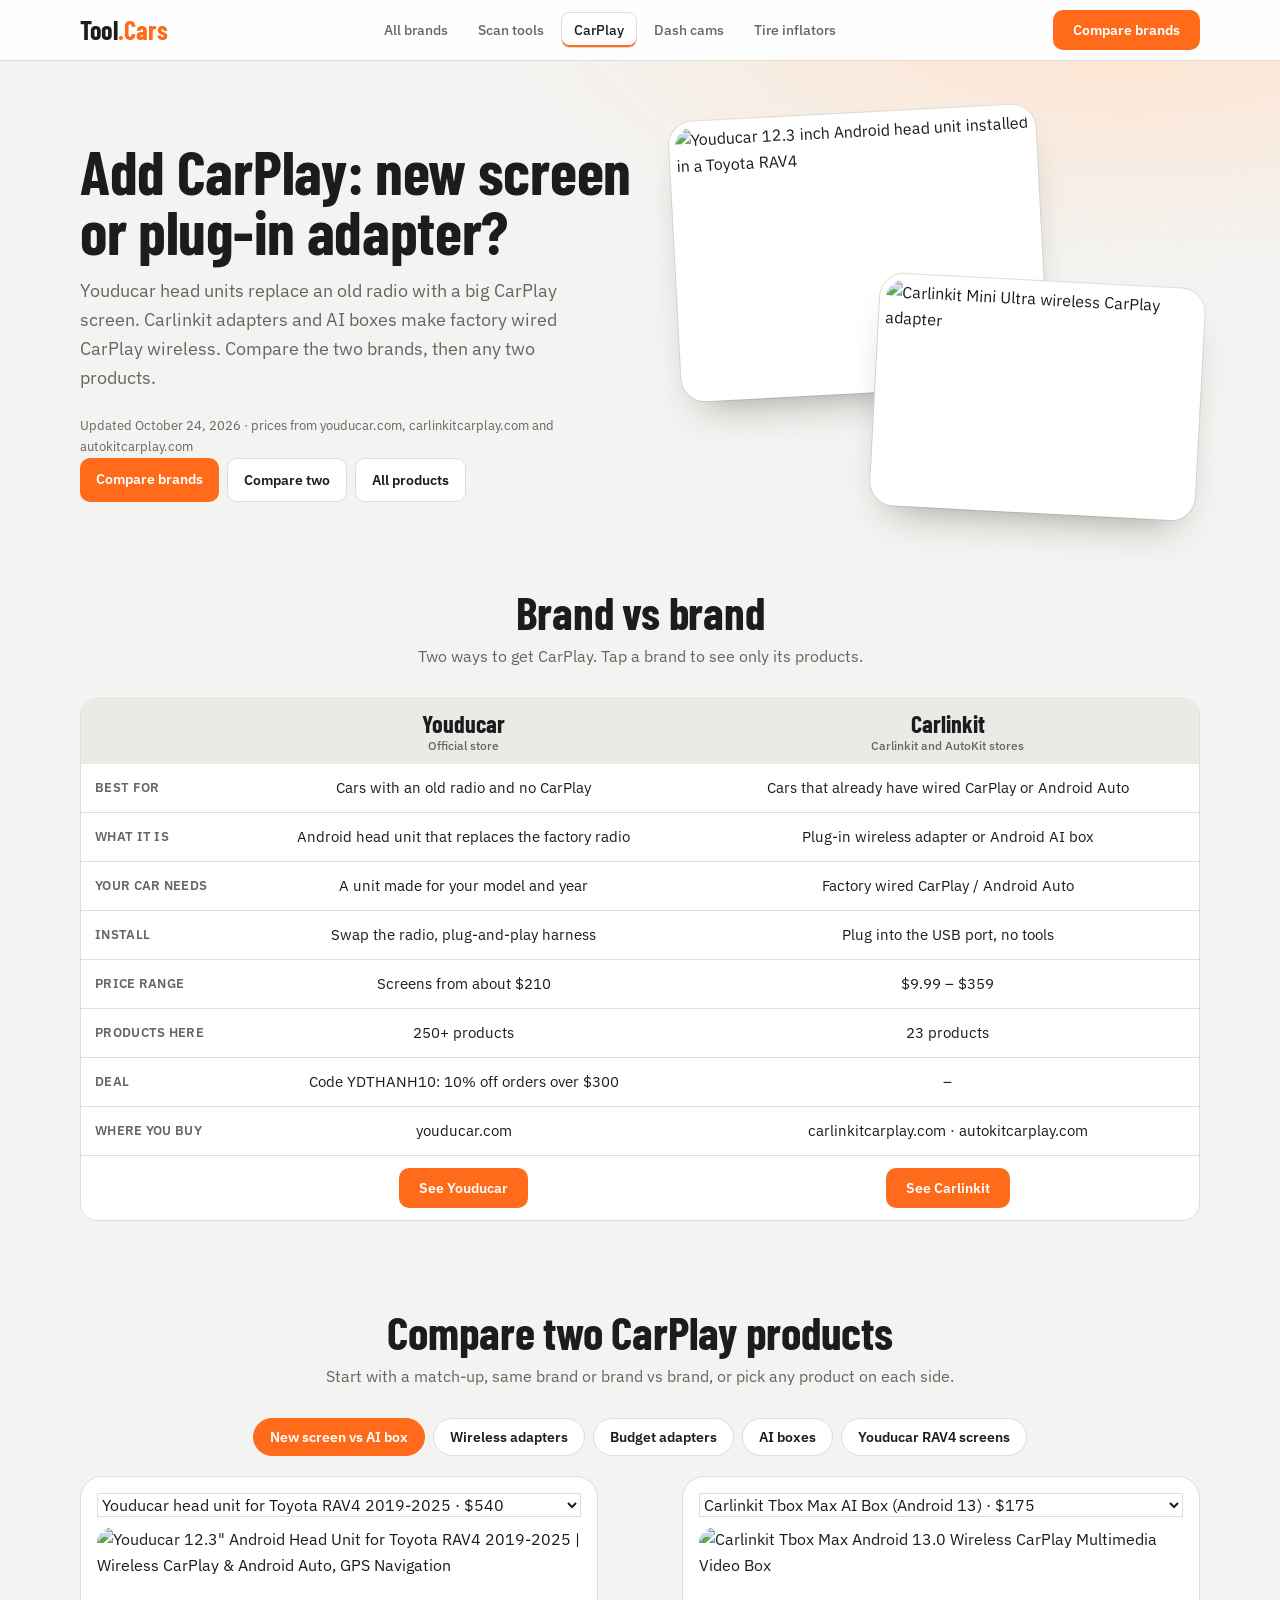
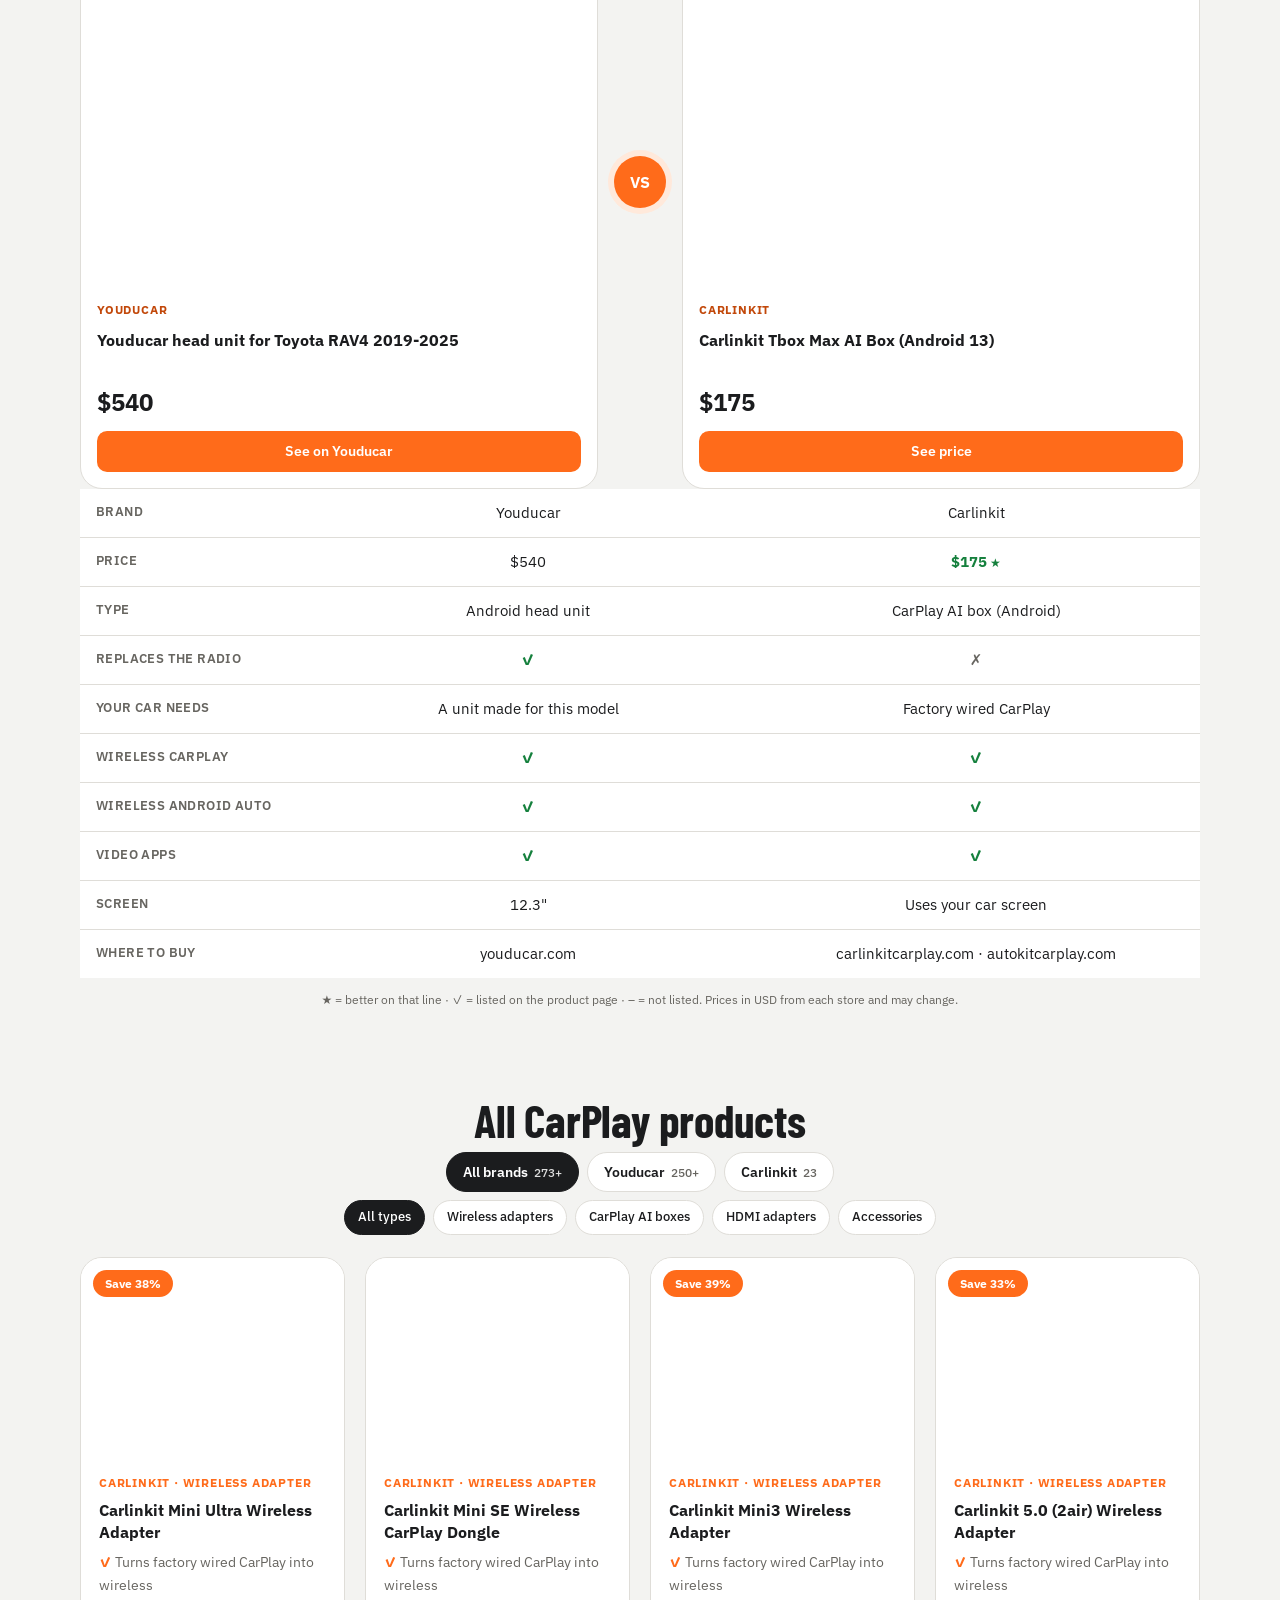
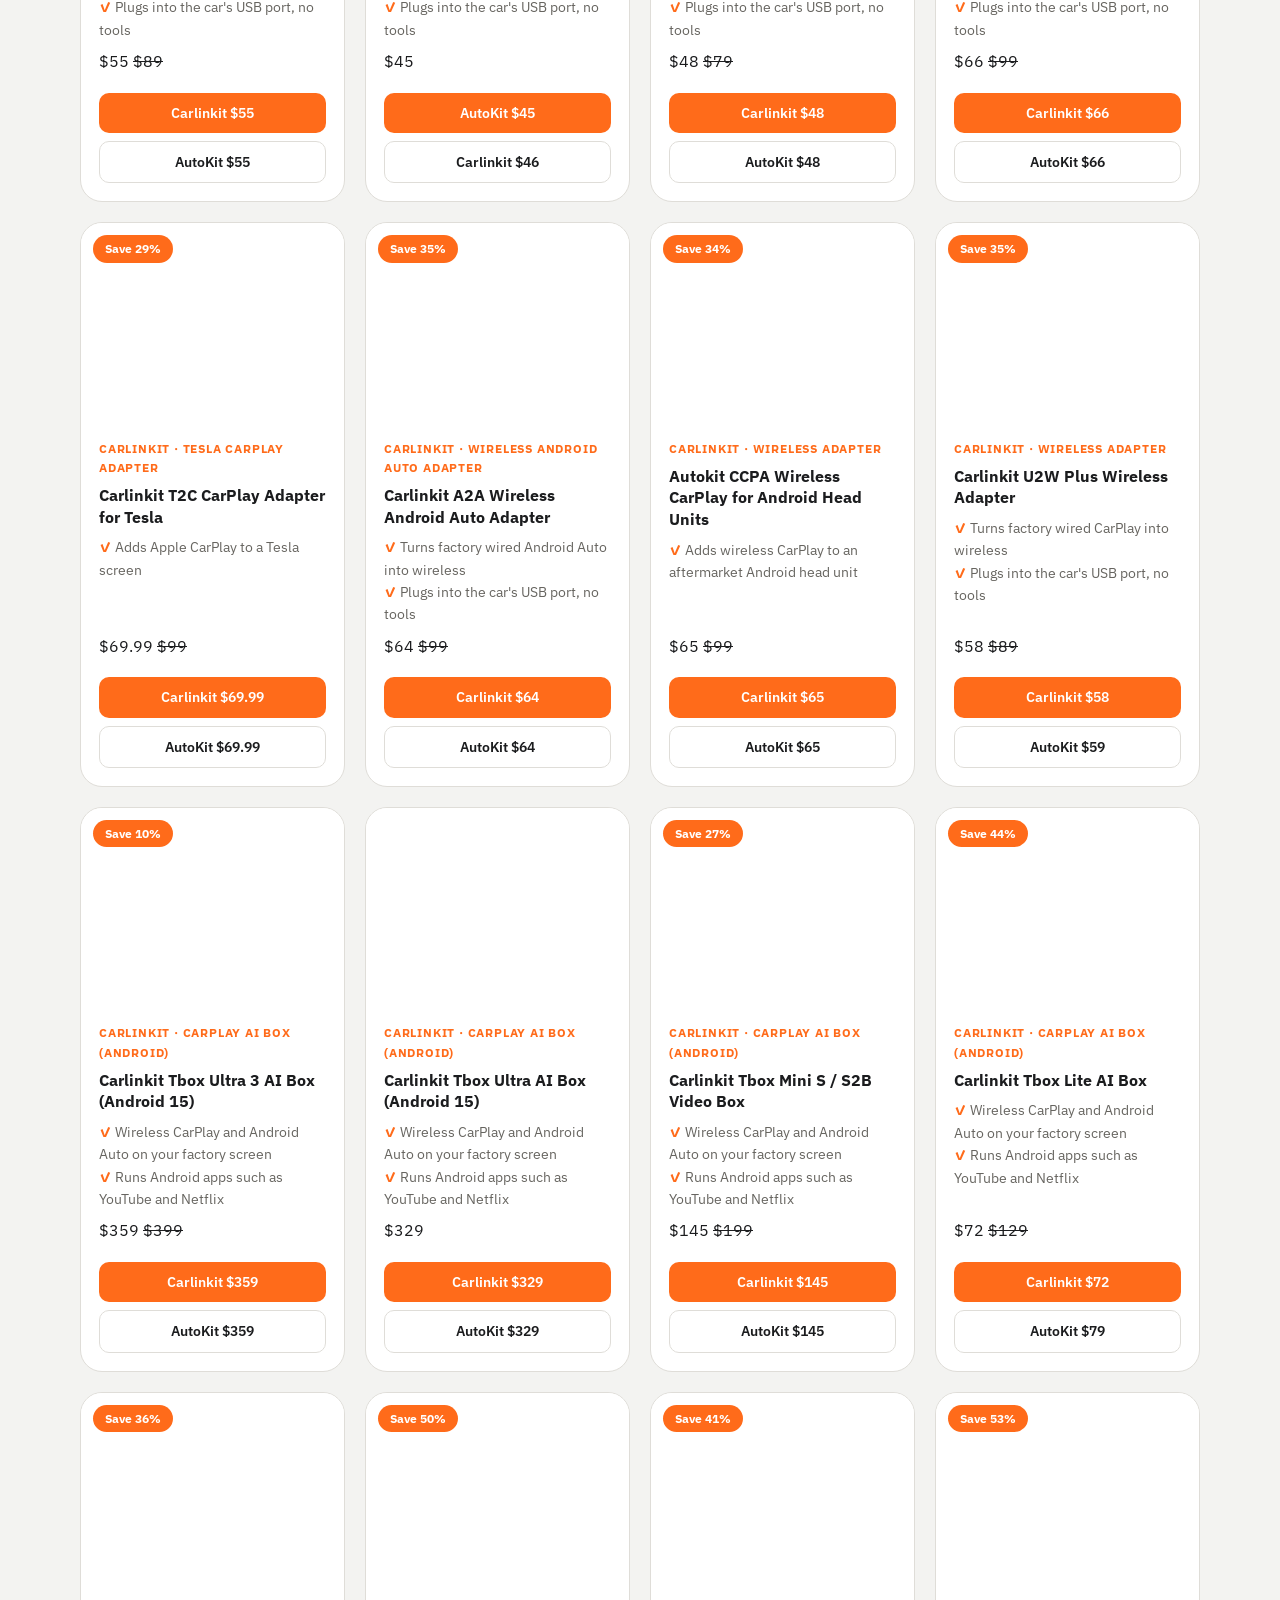
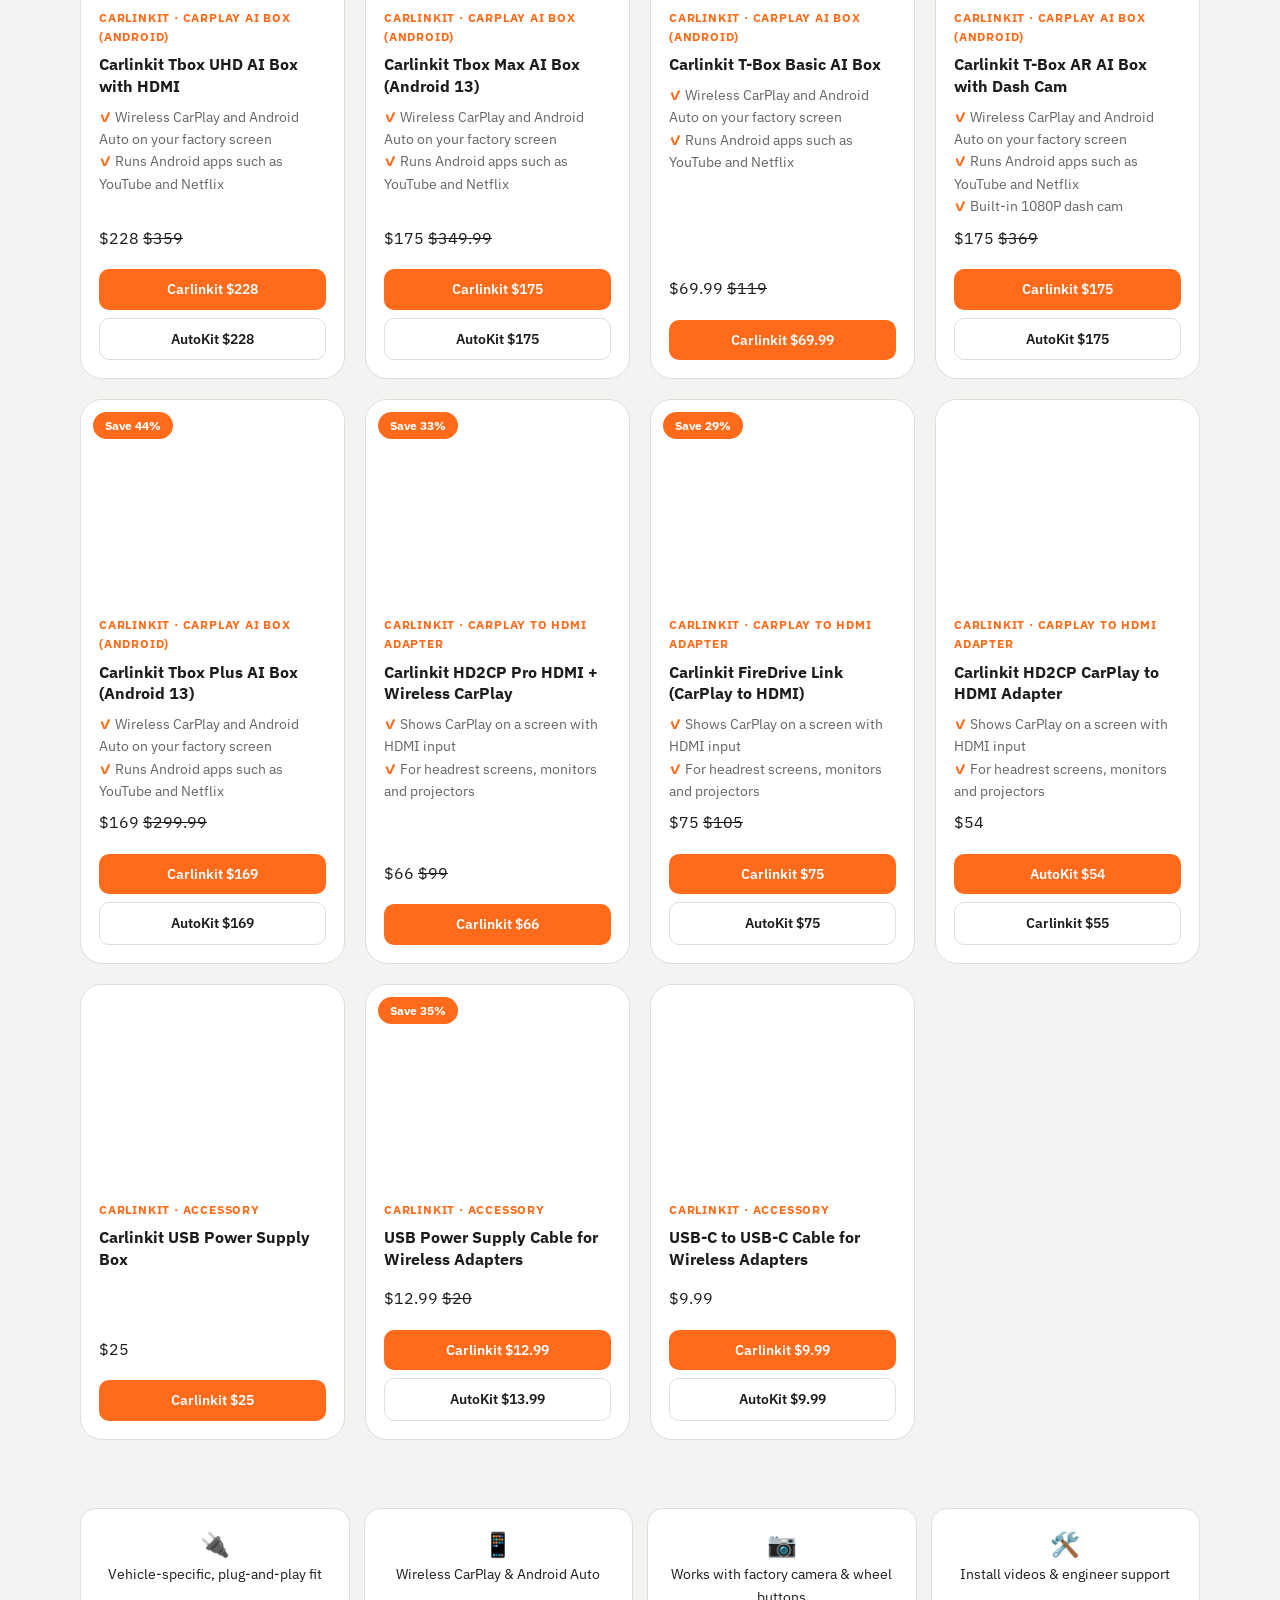
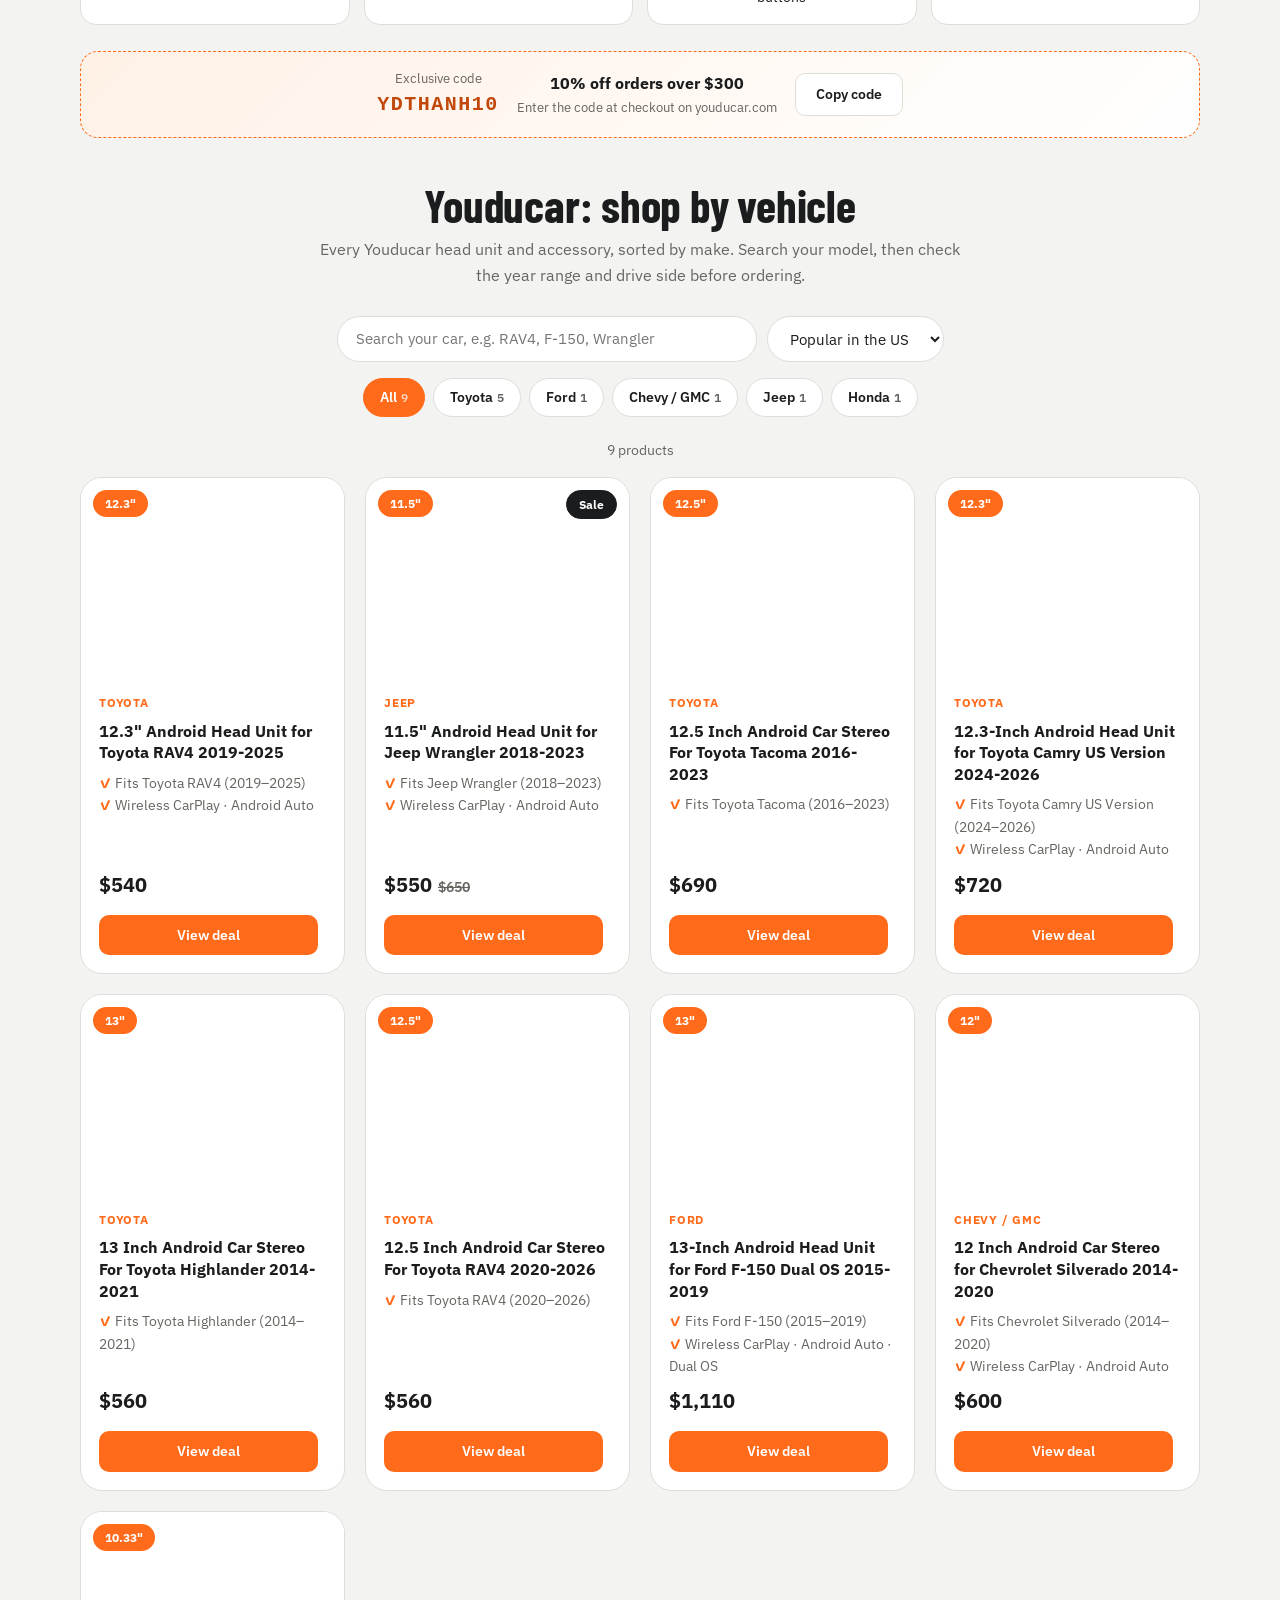
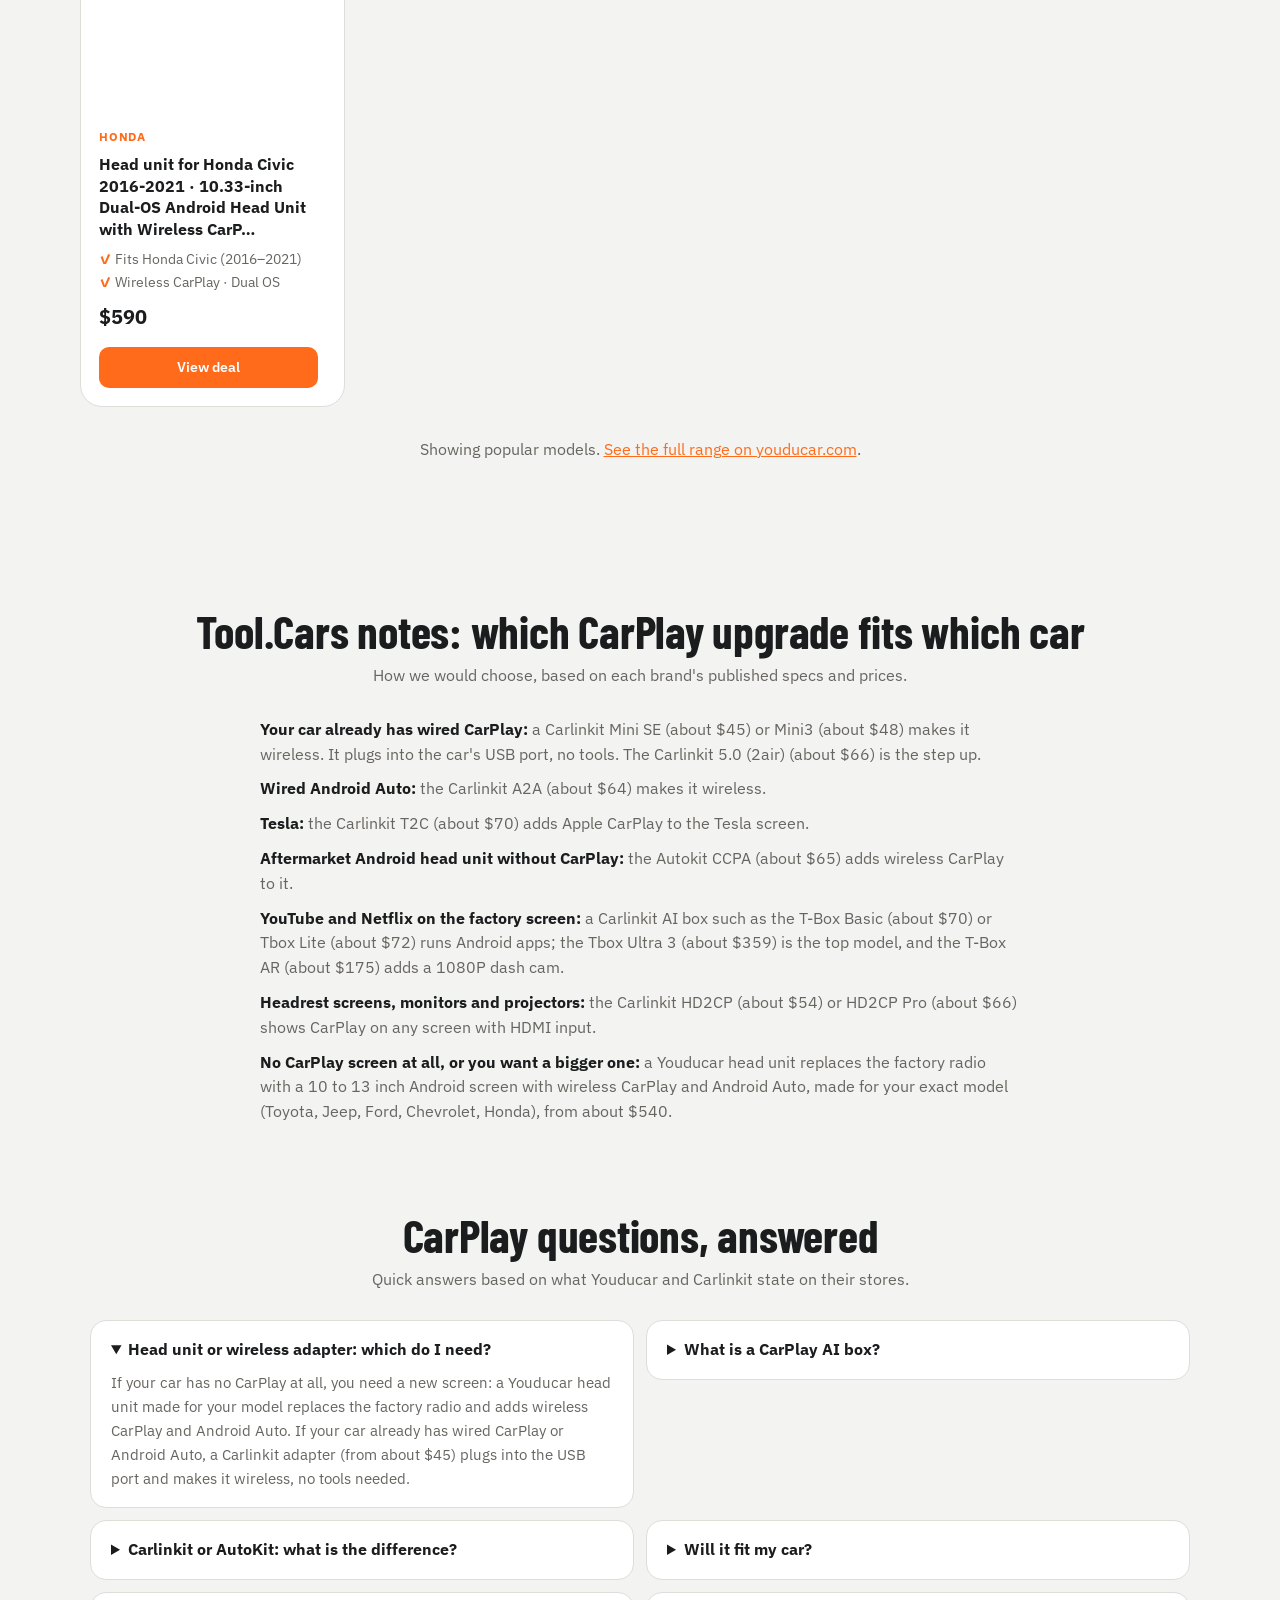
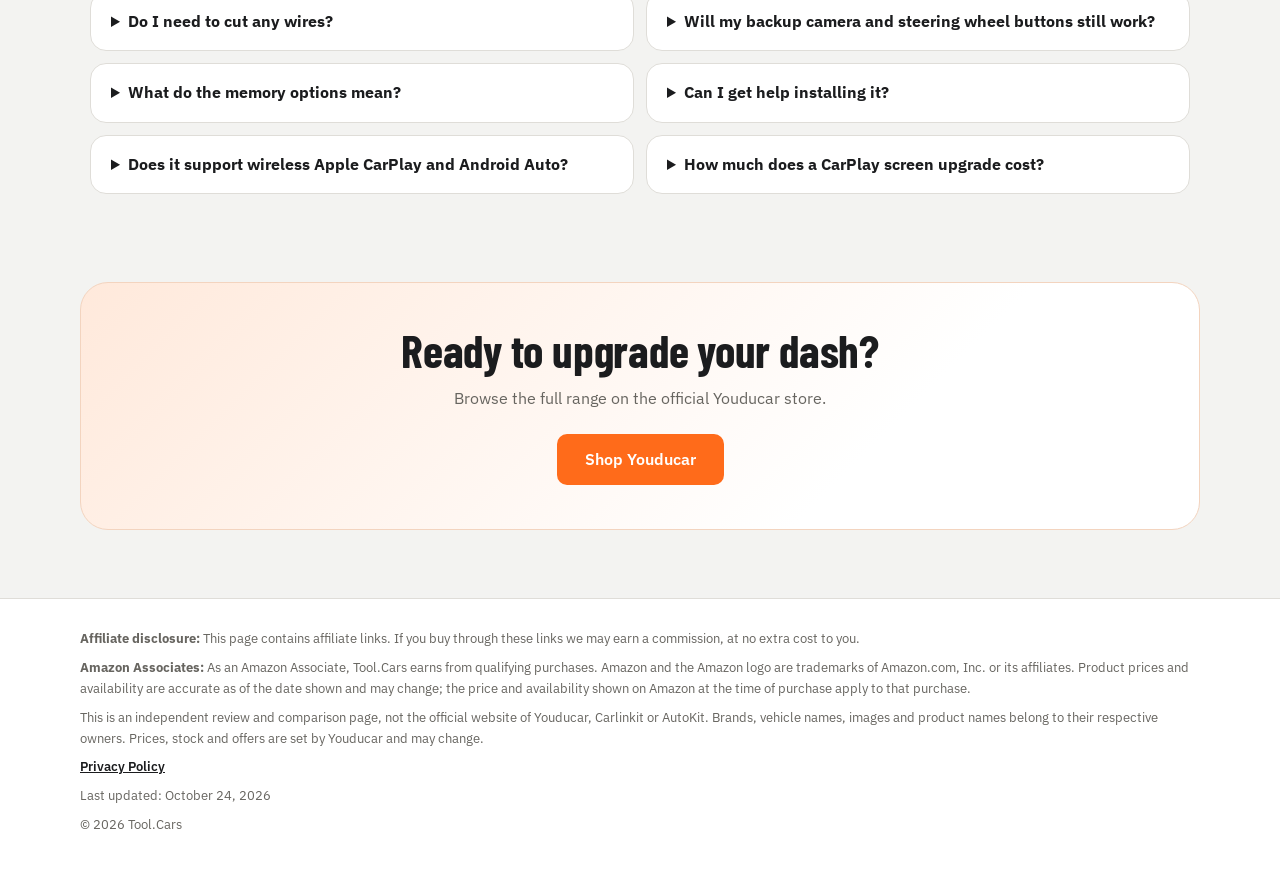
==== commit 7e321113: "Tool.Cars notes on every product tab, covering every brand on the tab Co-Authored-By: Claude Opus 5." ====
--- a/carplay-screen/index.html
+++ b/carplay-screen/index.html
@@ -996,6 +996,20 @@
 </div></section>
 </div>
 
+<section id="notes"><div class="wrap">
+  <h2>Tool.Cars notes: which CarPlay upgrade fits which car</h2>
+  <p class="sub">How we would choose, based on each brand's published specs and prices.</p>
+  <div class="notes">
+    <p><b>Your car already has wired CarPlay:</b> a Carlinkit Mini SE (about $45) or Mini3 (about $48) makes it wireless. It plugs into the car's USB port, no tools. The Carlinkit 5.0 (2air) (about $66) is the step up.</p>
+    <p><b>Wired Android Auto:</b> the Carlinkit A2A (about $64) makes it wireless.</p>
+    <p><b>Tesla:</b> the Carlinkit T2C (about $70) adds Apple CarPlay to the Tesla screen.</p>
+    <p><b>Aftermarket Android head unit without CarPlay:</b> the Autokit CCPA (about $65) adds wireless CarPlay to it.</p>
+    <p><b>YouTube and Netflix on the factory screen:</b> a Carlinkit AI box such as the T-Box Basic (about $70) or Tbox Lite (about $72) runs Android apps; the Tbox Ultra 3 (about $359) is the top model, and the T-Box AR (about $175) adds a 1080P dash cam.</p>
+    <p><b>Headrest screens, monitors and projectors:</b> the Carlinkit HD2CP (about $54) or HD2CP Pro (about $66) shows CarPlay on any screen with HDMI input.</p>
+    <p><b>No CarPlay screen at all, or you want a bigger one:</b> a Youducar head unit replaces the factory radio with a 10 to 13 inch Android screen with wireless CarPlay and Android Auto, made for your exact model (Toyota, Jeep, Ford, Chevrolet, Honda), from about $540.</p>
+  </div>
+</div></section>
+
 <section id="faq"><div class="wrap">
   <h2>CarPlay questions, answered</h2>
   <p class="sub">Quick answers based on what Youducar and Carlinkit state on their stores.</p>
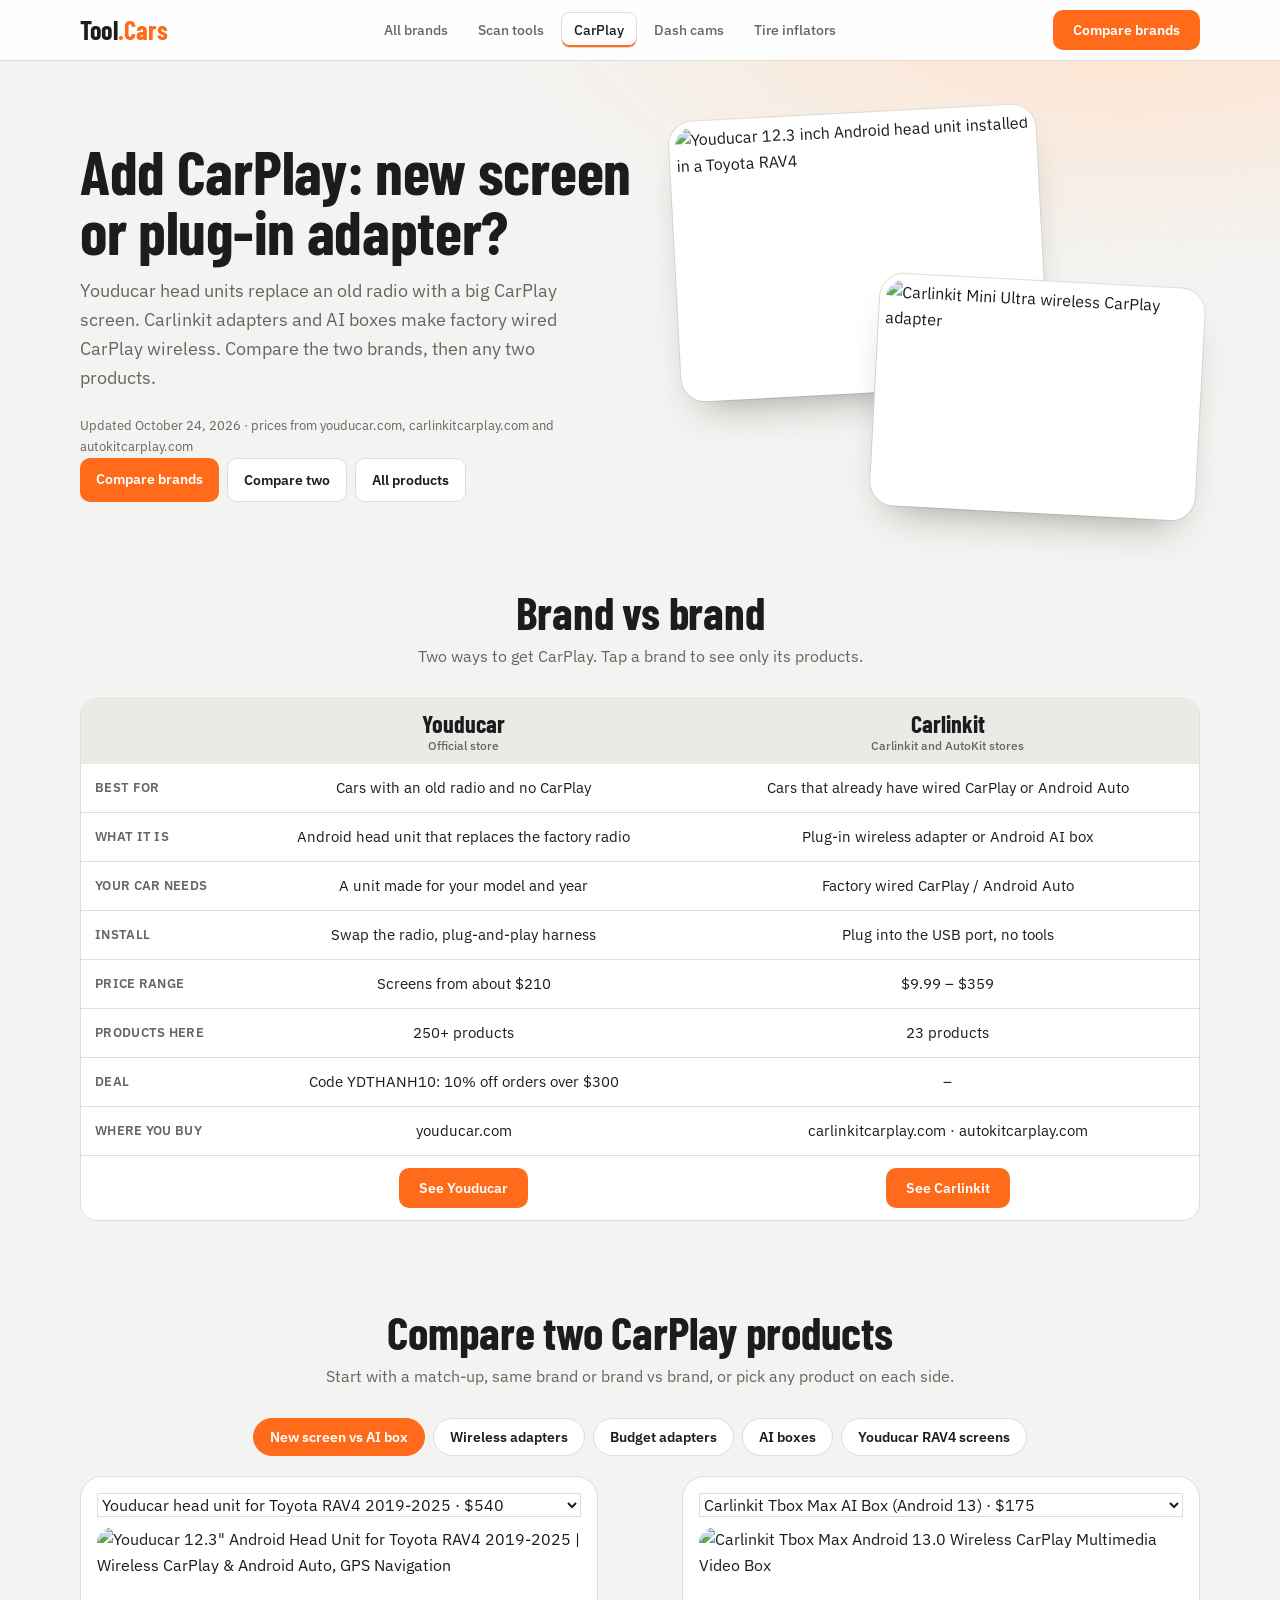
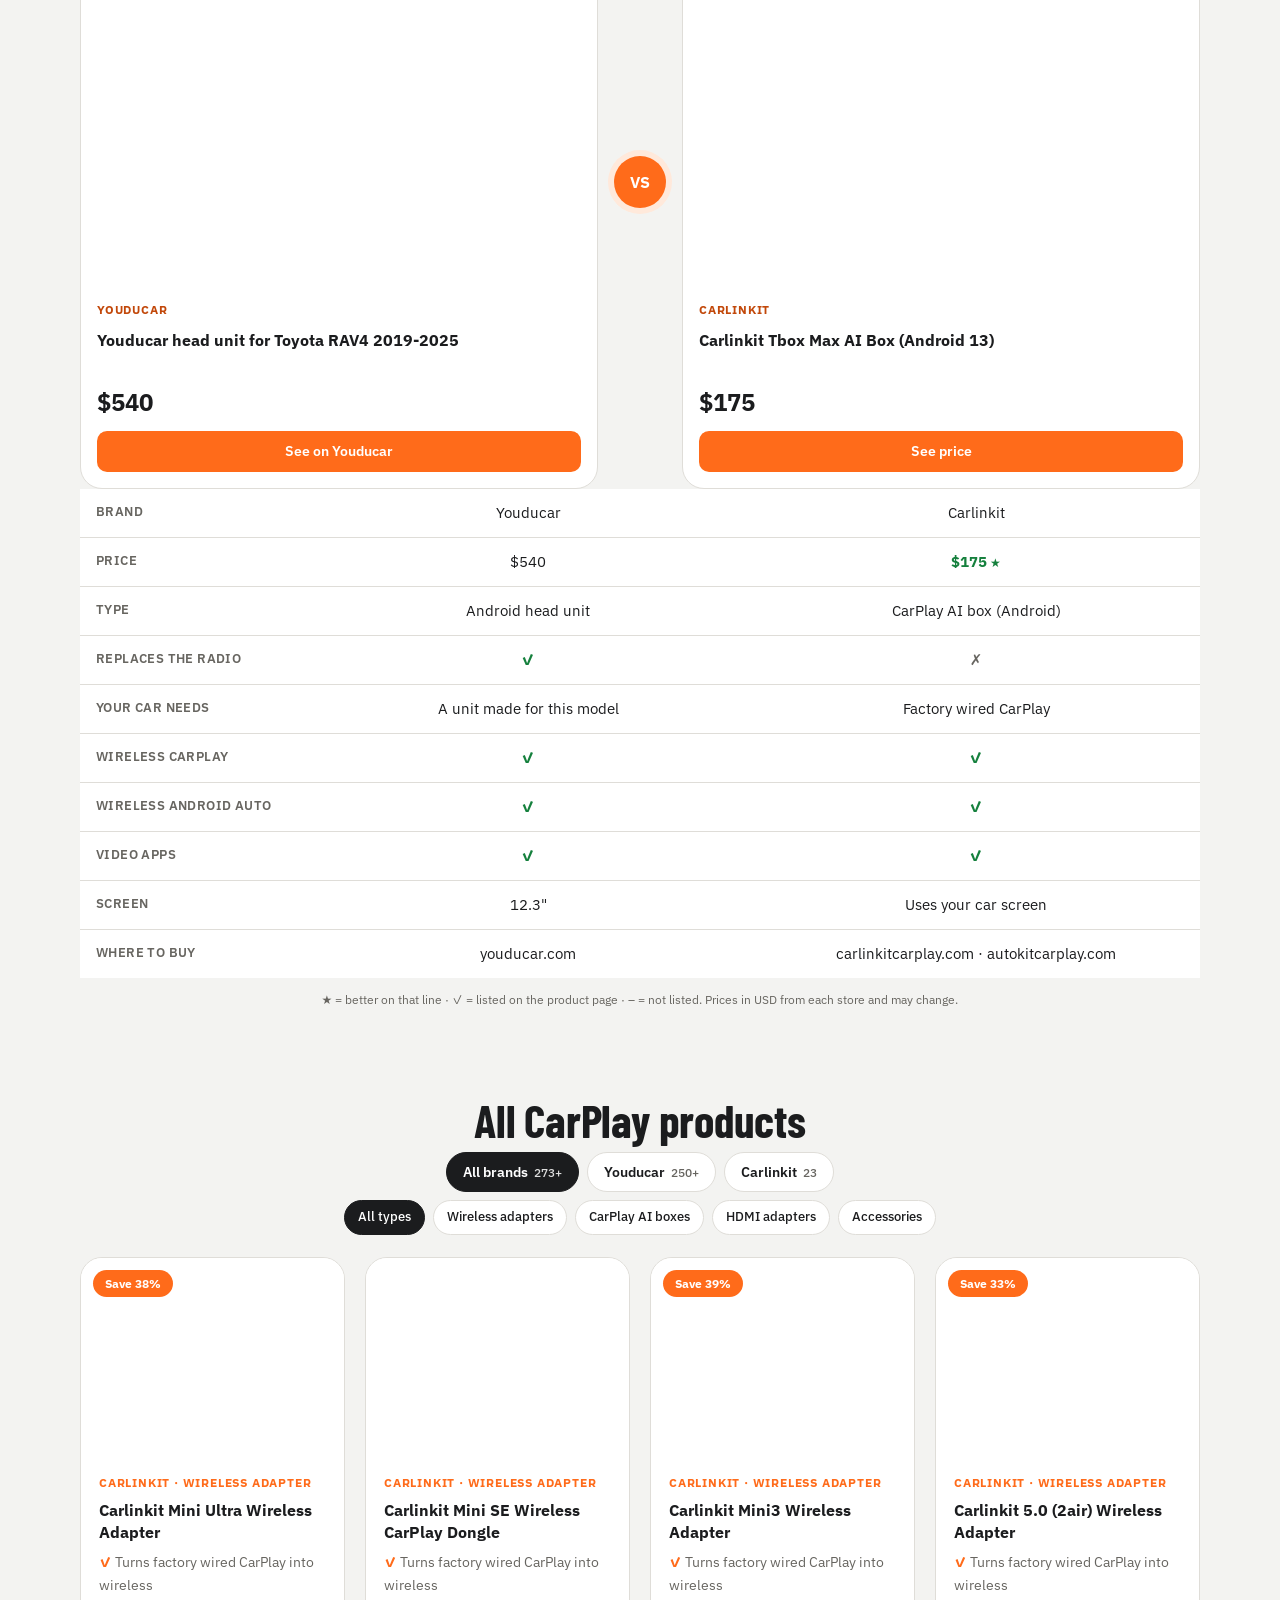
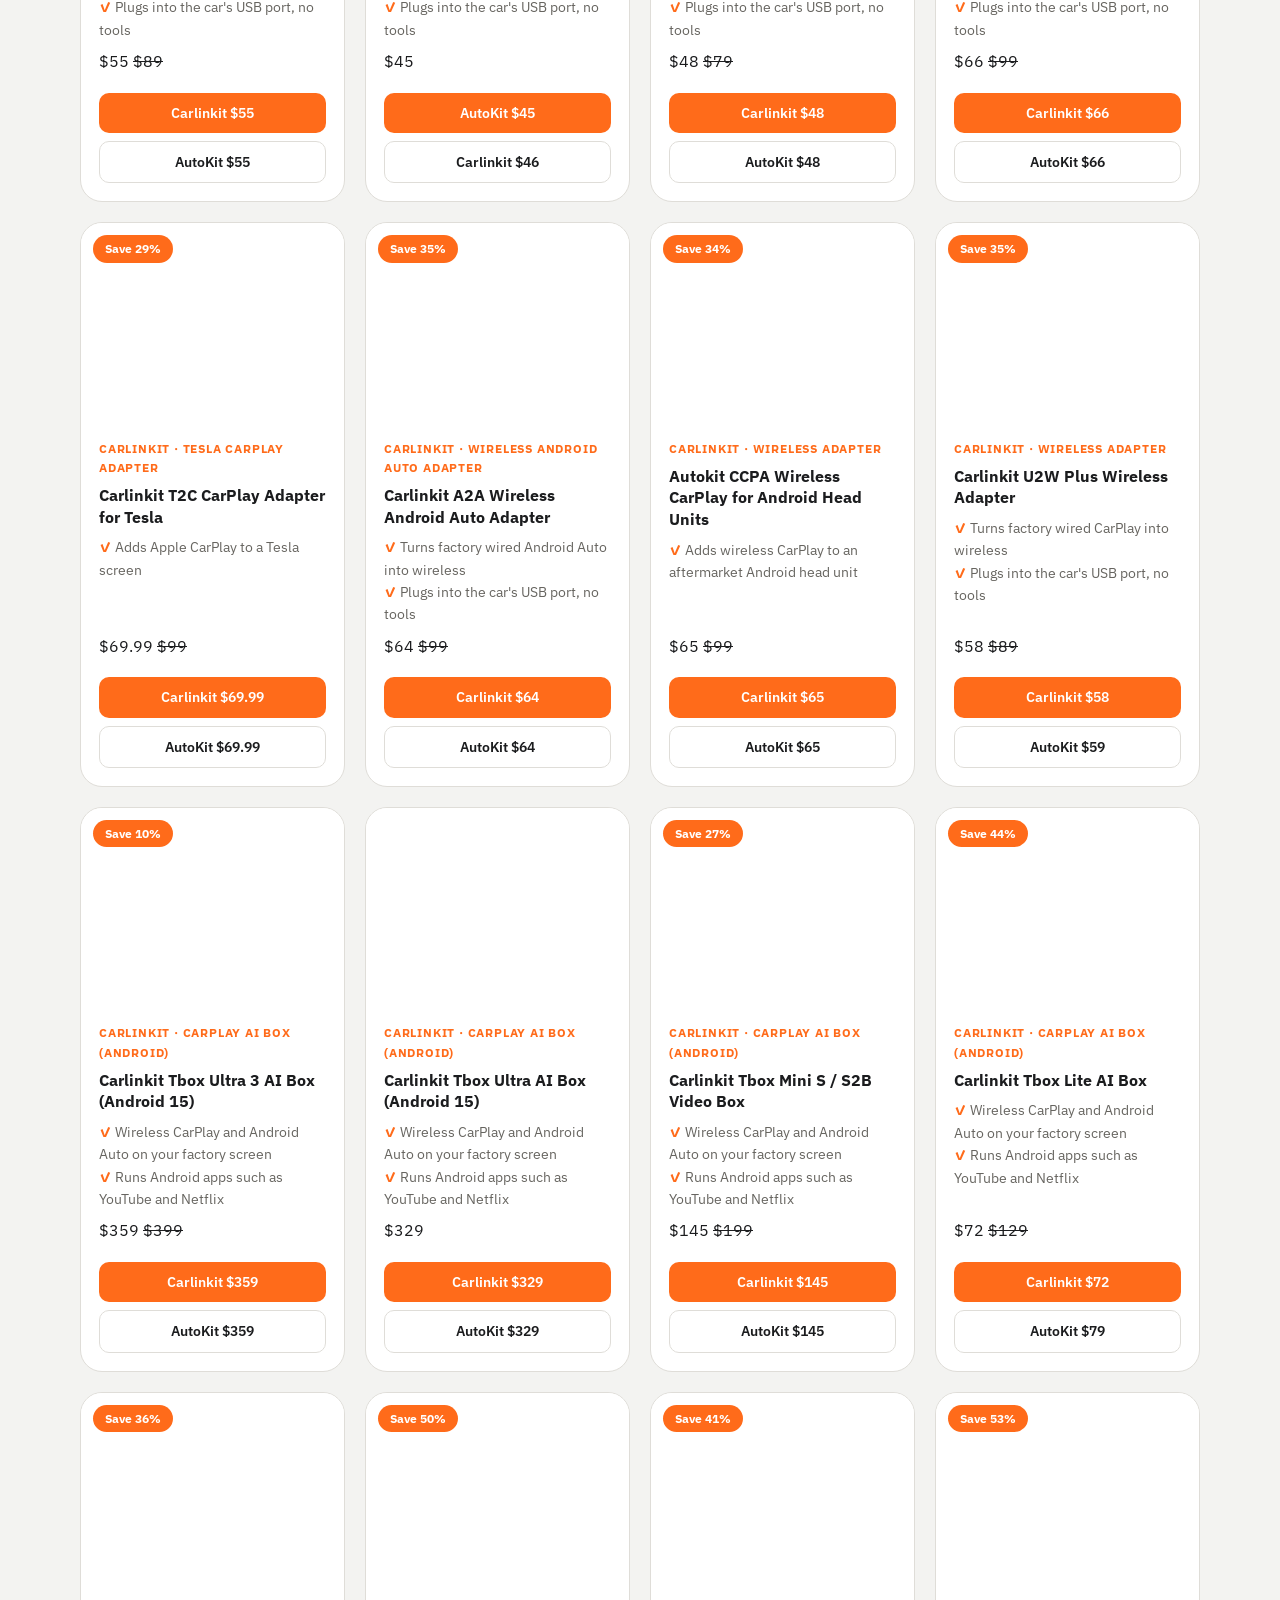
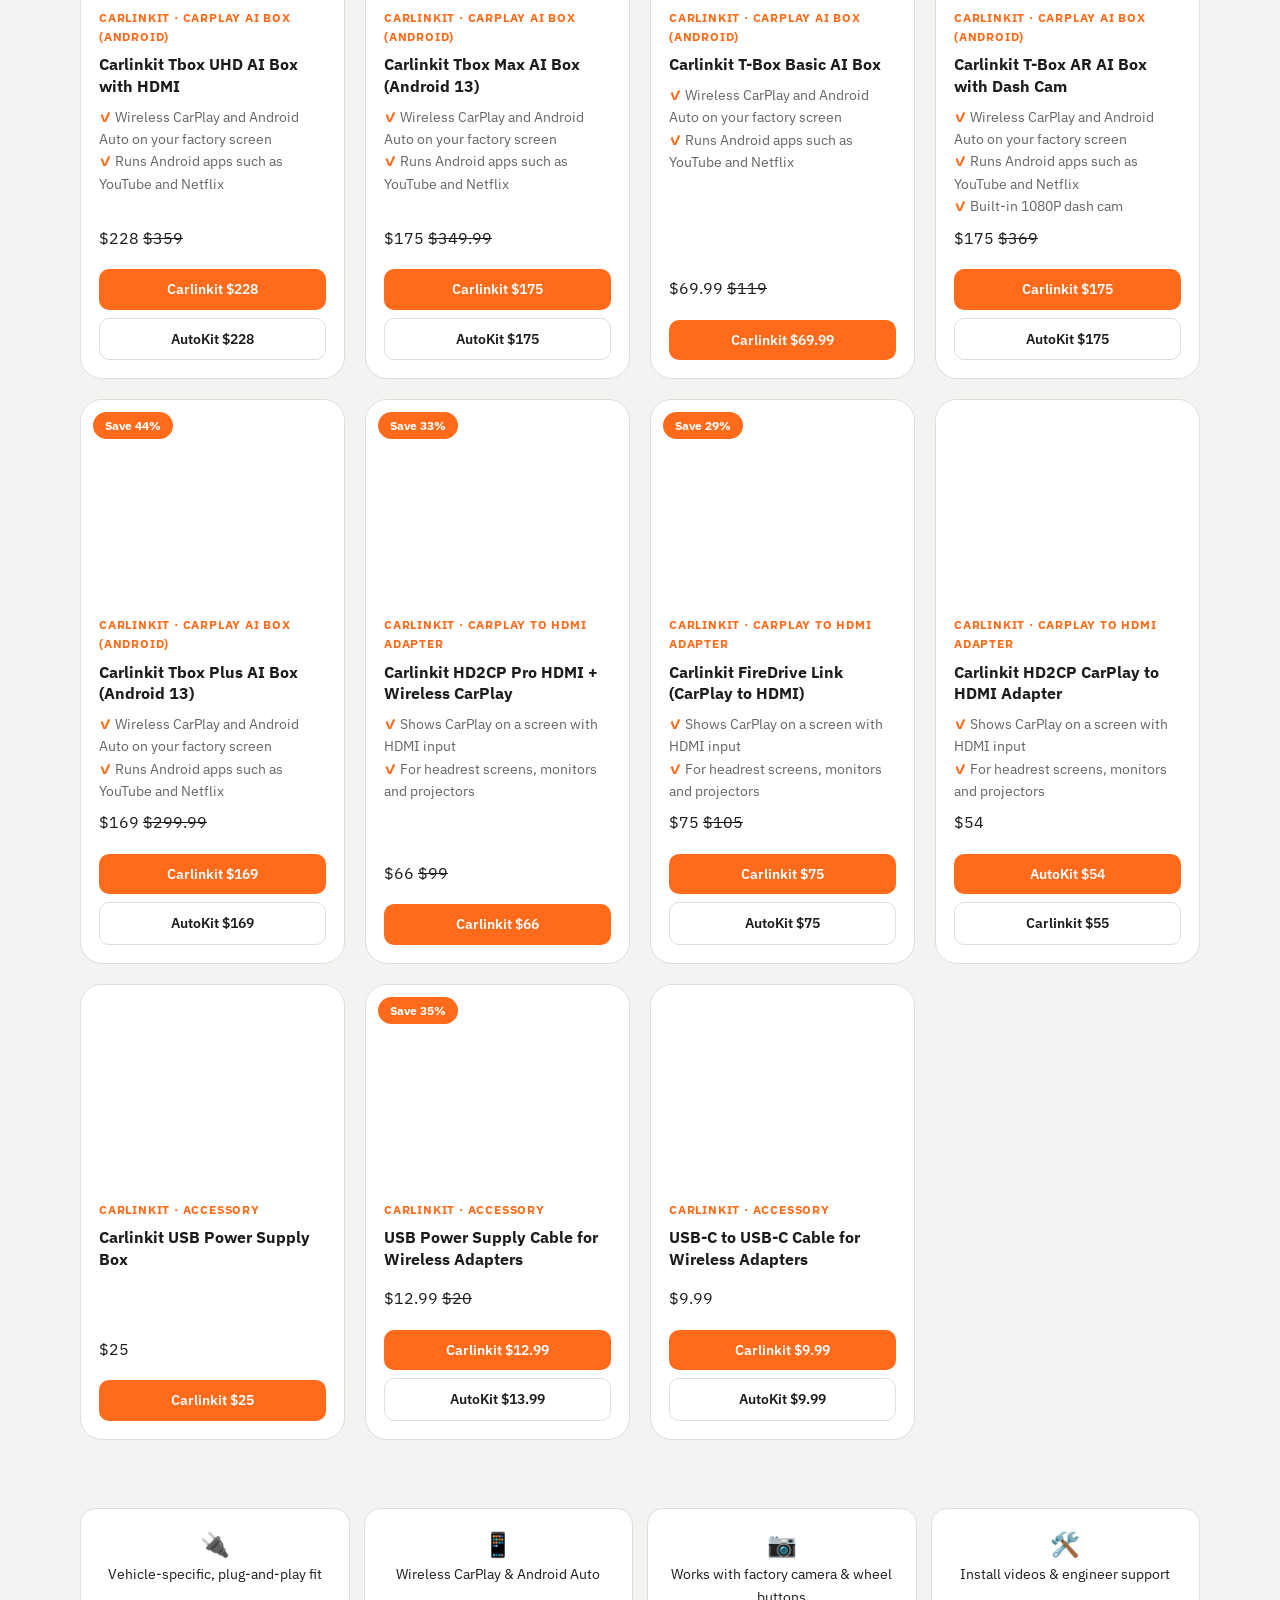
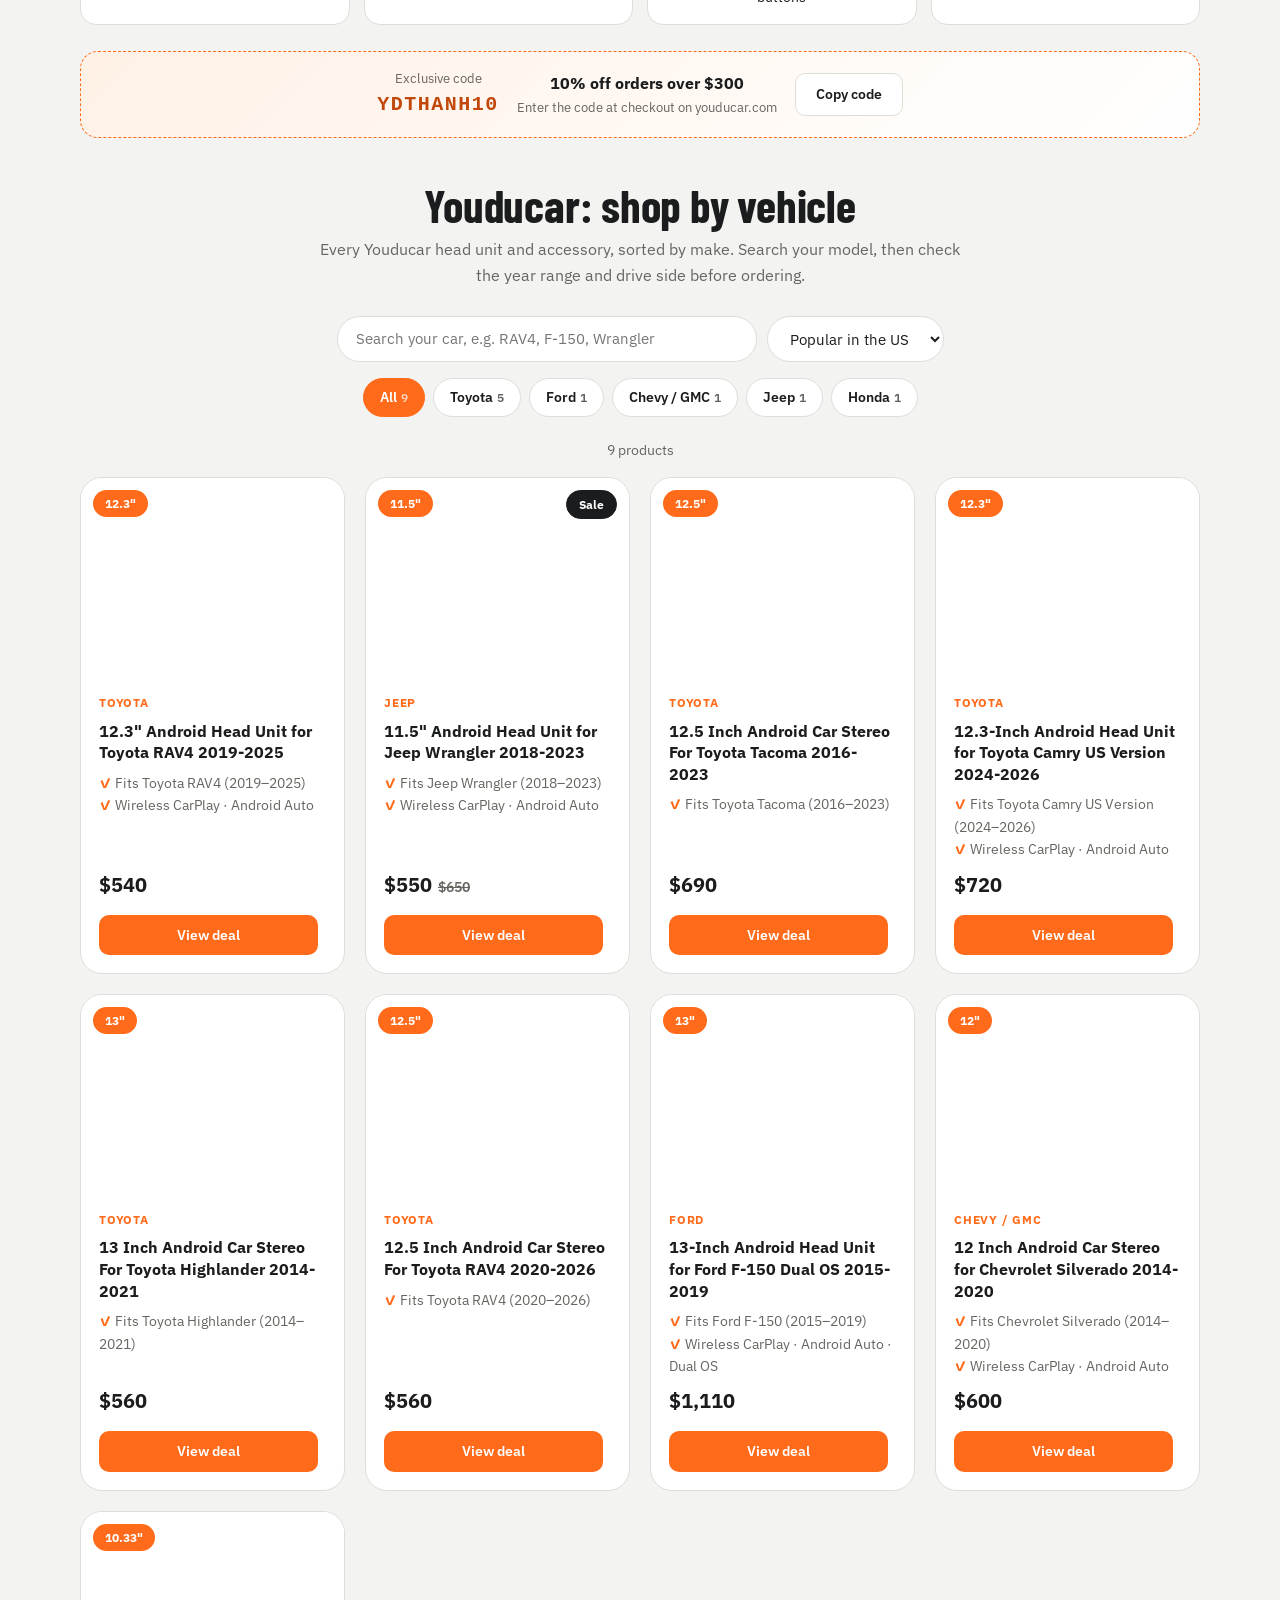
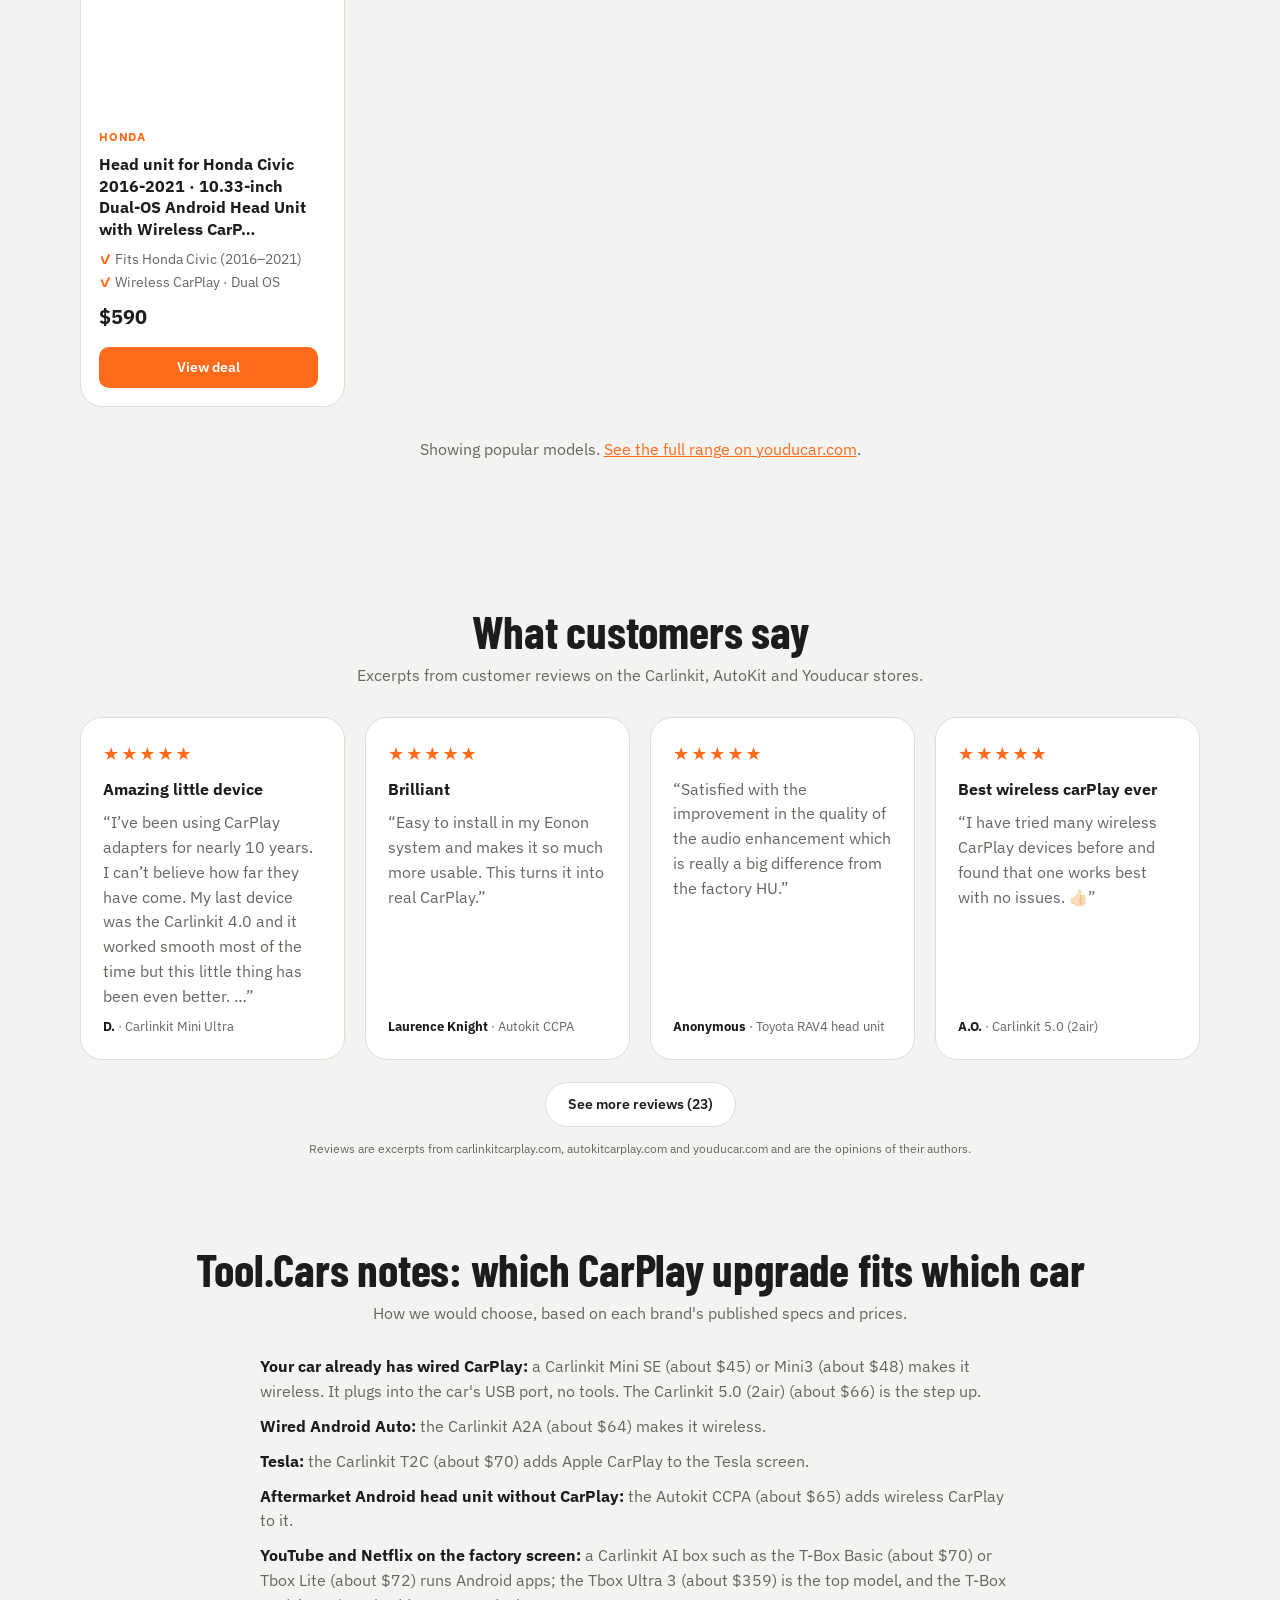
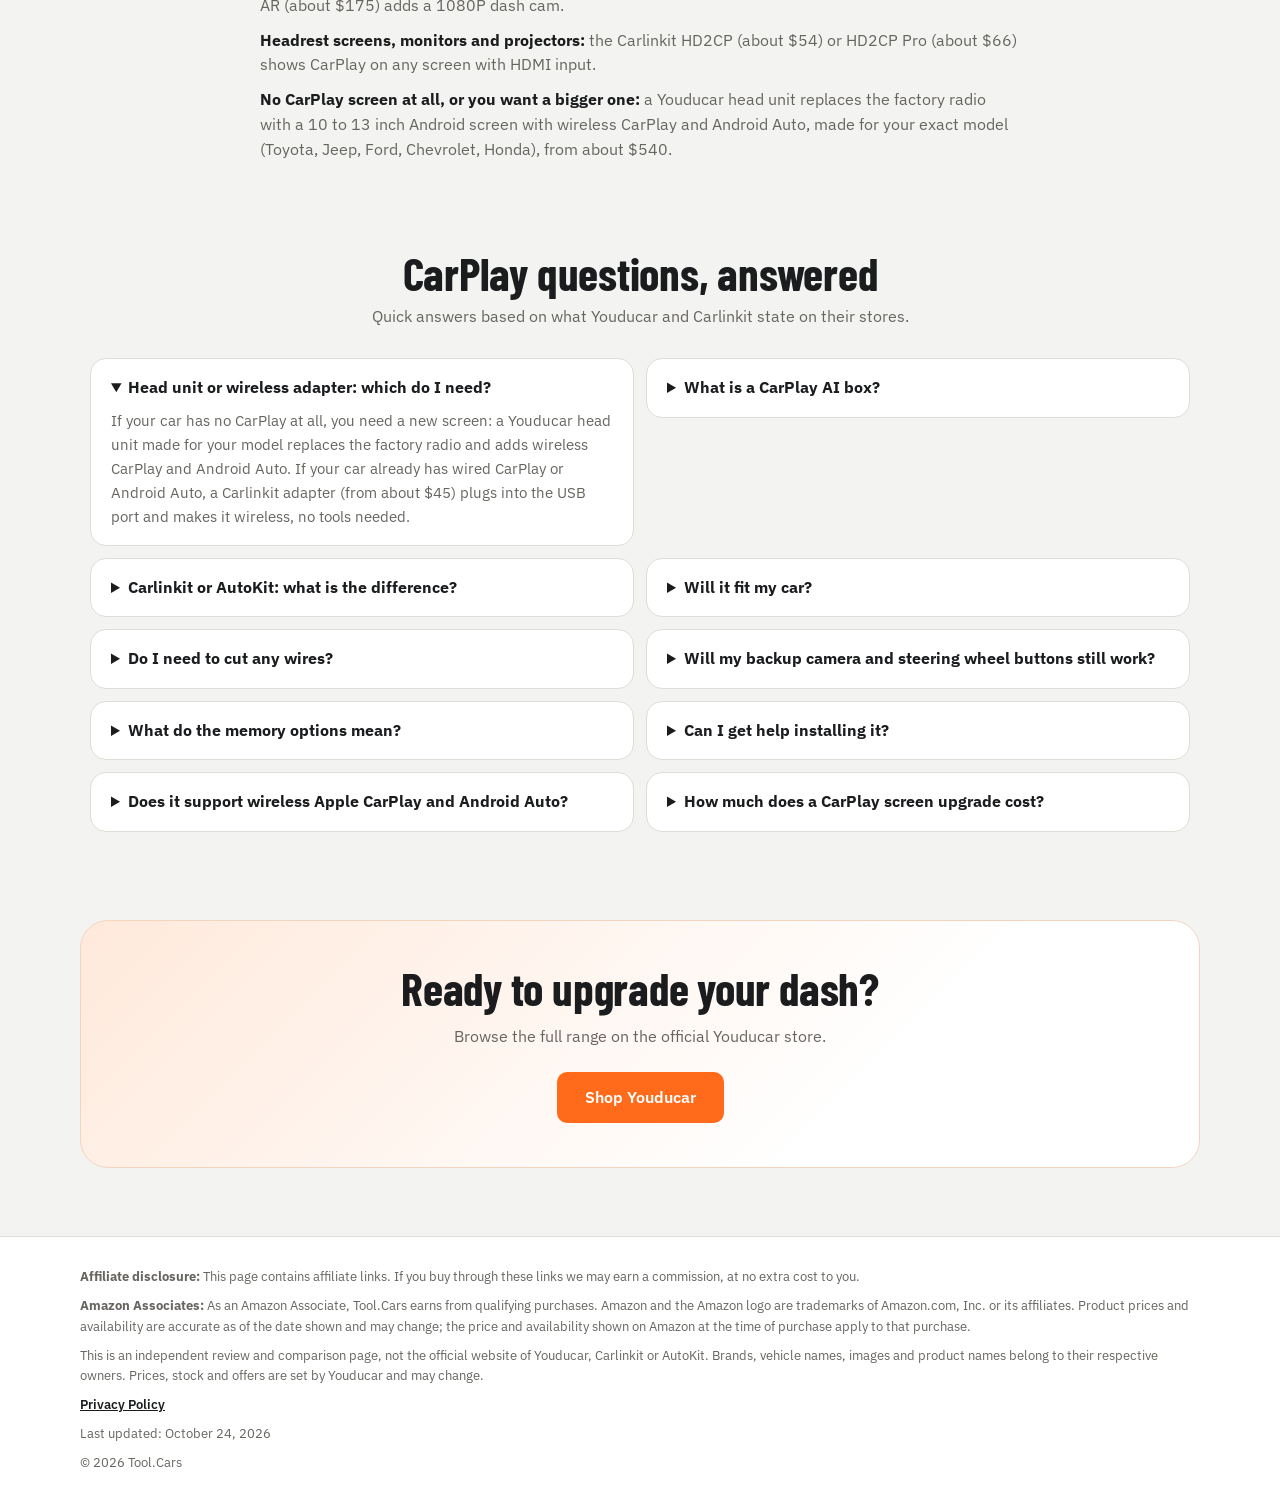
==== commit 08bdce0a: "Customer reviews on every product tab: real store reviews for every brand, a few featured cards with" ====
--- a/carplay-screen/index.html
+++ b/carplay-screen/index.html
@@ -996,6 +996,14 @@
 </div></section>
 </div>
 
+<section id="revsSec"><div class="wrap">
+  <h2>What customers say</h2>
+  <p class="sub">Excerpts from customer reviews on the Carlinkit, AutoKit and Youducar stores.</p>
+  <div class="revs" id="revs"><!--pre--><div class="rev" data-brand="carlinkit"><div class="stars">★★★★★</div><b class="rt">Amazing little device</b><q>I’ve been using CarPlay adapters for nearly 10 years. I can’t believe how far they have come. My last device was the Carlinkit 4.0 and it worked smooth most of the time but this little thing has been even better. …</q><small><b>D.</b> · Carlinkit Mini Ultra</small></div><div class="rev" data-brand="carlinkit"><div class="stars">★★★★★</div><b class="rt">Brilliant</b><q>Easy to install in my Eonon system and makes it so much more usable. This turns it into real CarPlay.</q><small><b>Laurence Knight</b> · Autokit CCPA</small></div><div class="rev" data-brand="youducar"><div class="stars">★★★★★</div><q>Satisfied with the improvement in the quality of the audio enhancement which is really a big difference from the factory HU.</q><small><b>Anonymous</b> · Toyota RAV4 head unit</small></div><div class="rev" data-brand="carlinkit"><div class="stars">★★★★★</div><b class="rt">Best wireless carPlay  ever</b><q>I have tried many wireless CarPlay devices before and found that one works best with no issues. 👍🏻</q><small><b>A.O.</b> · Carlinkit 5.0 (2air)</small></div><div class="rev" data-brand="carlinkit" hidden=""><div class="stars">★★★★★</div><b class="rt">Excellent product.  Bright display</b><q>Glad I purchased this product. Quality sound and display. Money well spent.</q><small><b>Wazee Gaji</b> · Autokit CCPA</small></div><div class="rev" data-brand="youducar" hidden=""><div class="stars">★★★★★</div><q>This is a fantastic upgrade for me. The sound quality is excellent, the screen is crystal clear, and it’s fully featured.</q><small><b>Axel</b> · Toyota RAV4 head unit</small></div><div class="rev" data-brand="carlinkit" hidden=""><div class="stars">★★★★★</div><b class="rt">Great update</b><q>The firat one I had worked great, I just had to find a place for it. Wasn't hard, But the ultra is really nice you don't even see it in my car anyway. Works great</q><small><b>M.</b> · Carlinkit Mini Ultra</small></div><div class="rev" data-brand="carlinkit" hidden=""><div class="stars">★★★★★</div><b class="rt">Above the expectation</b><q>I bought carlinkit model:CPC200-CCPA and it's really awesome and works well with my BYD Dolphin Chinese version</q><small><b>Emad</b> · Autokit CCPA</small></div><div class="rev" data-brand="youducar" hidden=""><div class="stars">★★★★★</div><q>As someone who’s picky about car electronics, I’m extremely impressed with this head unit. The split-screen function (navigation + music running at the same time) is a total game-changer for my daily commute. …</q><small><b>Anonymous</b> · Toyota RAV4 head unit</small></div><div class="rev" data-brand="carlinkit" hidden=""><div class="stars">★★★★★</div><b class="rt">It works flawlessly in my VW!</b><q>Ive been using the Carlinkit Mini Ulta for 2 weeks now in my 2017 VW Golf with no issues, and it fits in that tight little spot VW located the USB port. The connection to my iphone is super fast, and so far no drop outs. …</q><small><b>G.N.</b> · Carlinkit Mini Ultra</small></div><div class="rev" data-brand="carlinkit" hidden=""><div class="stars">★★★★★</div><b class="rt">Very good product</b><q>The dongle was very easy to fit and worked beautifully with the Leapmotor C10</q><small><b>David Higgins</b> · Autokit CCPA</small></div><div class="rev" data-brand="youducar" hidden=""><div class="stars">★★★★★</div><q>Perfect fit for my Toyota RAV4 2021! Plug‑and‑play installation is super easy. The split‑screen function is amazing—navigation, music and car info work at the same time smoothly. Highly recommend!</q><small><b>Anonymous</b> · Toyota RAV4 head unit</small></div><div class="rev" data-brand="carlinkit" hidden=""><div class="stars">★★★★★</div><b class="rt">2022 Highlander Android Auto</b><q>Works great. It is so much easier not having to connect a cable for navigation. It also allows me to keep the phone hidden away on the wireless charger in the center armrest.</q><small><b>P.D.</b> · Carlinkit Mini Ultra</small></div><div class="rev" data-brand="carlinkit" hidden=""><div class="stars">★★★★★</div><b class="rt">Life changer!</b><q>I used to have to change my phone cable regularly as it was wearing out both the cable and my phone charging port. Now I get in the car and go. No worries about cables, it all just works on my 2022 Forester. Absolutely love it. …</q><small><b>Ruan Lombard</b> · Carlinkit 5.0 (2air)</small></div><div class="rev" data-brand="youducar" hidden=""><div class="stars">★★★★★</div><q>I’ve been using the Youducar 11.5” radio for about a month now, and one of my favorite things about it is that it gives me options beyond just CarPlay. …</q><small><b>@Cledus_405</b> · Jeep Wrangler 11.5" head unit</small></div><div class="rev" data-brand="carlinkit" hidden=""><div class="stars">★★★★★</div><b class="rt">Very Satisfied</b><q>Great product and great customer service!</q><small><b>A.S.</b> · Carlinkit Tbox Max</small></div><div class="rev" data-brand="carlinkit" hidden=""><div class="stars">★★★★★</div><b class="rt">Love it!</b><q>I bought an Android Auto device years ago and struggled with it until I stopped using it. I decided to give this device a try. My wife is an iPhone user and we both love this thing. …</q><small><b>Andrew Sanchez</b> · Carlinkit Mini Ultra</small></div><div class="rev" data-brand="youducar" hidden=""><div class="stars">★★★★★</div><q>I installed this 11.5-inch Youducar head unit on my 2020 Jeep Wrangler last week, and I’m really impressed with how well it fits. The compatibility is top-notch! …</q><small><b>Haaryd. Rich</b> · Jeep Wrangler 11.5" head unit</small></div><div class="rev" data-brand="carlinkit" hidden=""><div class="stars">★★★★★</div><b class="rt">Great!</b><q>Exactly what I needed!</q><small><b>B.G.</b> · Carlinkit 5.0 (2air)</small></div><div class="rev" data-brand="carlinkit" hidden=""><div class="stars">★★★★★</div><b class="rt">Fantastic</b><q>Just what I needed</q><small><b>G.A.R.C.</b> · Carlinkit 5.0 (2air)</small></div><div class="rev" data-brand="youducar" hidden=""><div class="stars">★★★★★</div><q>So nice Upgrade for ma jeep. I lover</q><small><b>Anonymous</b> · Jeep Wrangler 11.5" head unit</small></div><div class="rev" data-brand="carlinkit" hidden=""><div class="stars">★★★★</div><b class="rt">Great for android auto wireless</b><q>I have so far had minimal issues with the unit coming from a Motorola MA1 that failed within a year of purchase. I enjoy the size being much smaller. At this time, I would highly recommend the unit. …</q><small><b>M.B.</b> · Carlinkit Mini Ultra</small></div><div class="rev" data-brand="carlinkit" hidden=""><div class="stars">★★★★</div><b class="rt">Use Autokit (CPC200-CCPA) for connecting iPhone CarPlay to Android Head Unit</b><q>Good product, as advertised. Just follow the guide!</q><small><b>Lim</b> · Autokit CCPA</small></div><div class="rev" data-brand="carlinkit" hidden=""><div class="stars">★★★★</div><b class="rt">Works great except..</b><q>I would like to be able to change the name of BT since it’s generic name written on my car display, such as ABCD_1234. Would like to be able to change it to “My awesome car”. Other rhan that it works like a charm.</q><small><b>I.L.</b> · Carlinkit Mini Ultra</small></div><div class="rev" data-brand="carlinkit" hidden=""><div class="stars">★★★★</div><b class="rt">Works as advertised! 👍🏾</b><q>No issues with the unit. Connects automatically once you connect for the first time.</q><small><b>Kenneth Floyd</b> · Carlinkit 5.0 (2air)</small></div><div class="rev" data-brand="carlinkit" hidden=""><div class="stars">★★★★</div><b class="rt">Carplay</b><q>Works great, still learning how to use.</q><small><b>J.J.</b> · Carlinkit Mini Ultra</small></div><div class="rev" data-brand="carlinkit" hidden=""><div class="stars">★★★★</div><b class="rt">Works well</b><q>Sometimes the auto android connection is lost or the screen freezes which could be due to the loss of cellular data signal otherwise the dungle works fine.</q><small><b>Maysoun Bataineh</b> · Autokit CCPA</small></div><!--/pre--></div>
+  <div class="rev-more"><button type="button" id="revsMore">See more reviews</button></div>
+  <p class="xnote">Reviews are excerpts from carlinkitcarplay.com, autokitcarplay.com and youducar.com and are the opinions of their authors.</p>
+</div></section>
+
 <section id="notes"><div class="wrap">
   <h2>Tool.Cars notes: which CarPlay upgrade fits which car</h2>
   <p class="sub">How we would choose, based on each brand's published specs and prices.</p>
@@ -1165,7 +1173,37 @@
       link:STORE+"/products/"+r[0]+"?"+AFF,
       spec:{ type:"Android head unit", radio:true, needs:"A unit made for this model", wcp:true, waa:true, video:true, screen:size?size+'"':"" } };
   });
-  TC.render({ brands:BRANDS, brandRows:BRAND_ROWS, specs:X_SPECS, presets:X_PRESETS, cats:X_CATS, items:own.concat(ITEMS), extra:{ youducar:"250+" } });
+  // REVIEWS: real customer reviews copied from each brand's official store (excerpts). Featured ones first.
+  const REVIEWS = [
+   {"brand": "carlinkit", "stars": 5, "title": "Amazing little device", "text": "I’ve been using CarPlay adapters for nearly 10 years. I can’t believe how far they have come. My last device was the Carlinkit 4.0 and it worked smooth most of the time but this little thing has been even better. …", "who": "D.", "prod": "Carlinkit Mini Ultra"},
+   {"brand": "carlinkit", "stars": 5, "title": "Brilliant", "text": "Easy to install in my Eonon system and makes it so much more usable. This turns it into real CarPlay.", "who": "Laurence Knight", "prod": "Autokit CCPA"},
+   {"brand": "youducar", "stars": 5, "title": "", "text": "Satisfied with the improvement in the quality of the audio enhancement which is really a big difference from the factory HU.", "who": "Anonymous", "prod": "Toyota RAV4 head unit"},
+   {"brand": "carlinkit", "stars": 5, "title": "Best wireless carPlay  ever", "text": "I have tried many wireless CarPlay devices before and found that one works best with no issues. 👍🏻", "who": "A.O.", "prod": "Carlinkit 5.0 (2air)"},
+   {"brand": "carlinkit", "stars": 5, "title": "Excellent product.  Bright display", "text": "Glad I purchased this product. Quality sound and display. Money well spent.", "who": "Wazee Gaji", "prod": "Autokit CCPA"},
+   {"brand": "youducar", "stars": 5, "title": "", "text": "This is a fantastic upgrade for me. The sound quality is excellent, the screen is crystal clear, and it’s fully featured.", "who": "Axel", "prod": "Toyota RAV4 head unit"},
+   {"brand": "carlinkit", "stars": 5, "title": "Great update", "text": "The firat one I had worked great, I just had to find a place for it. Wasn't hard, But the ultra is really nice you don't even see it in my car anyway. Works great", "who": "M.", "prod": "Carlinkit Mini Ultra"},
+   {"brand": "carlinkit", "stars": 5, "title": "Above the expectation", "text": "I bought carlinkit model:CPC200-CCPA and it's really awesome and works well with my BYD Dolphin Chinese version", "who": "Emad", "prod": "Autokit CCPA"},
+   {"brand": "youducar", "stars": 5, "title": "", "text": "As someone who’s picky about car electronics, I’m extremely impressed with this head unit. The split-screen function (navigation + music running at the same time) is a total game-changer for my daily commute. …", "who": "Anonymous", "prod": "Toyota RAV4 head unit"},
+   {"brand": "carlinkit", "stars": 5, "title": "It works flawlessly in my VW!", "text": "Ive been using the Carlinkit Mini Ulta for 2 weeks now in my 2017 VW Golf with no issues, and it fits in that tight little spot VW located the USB port. The connection to my iphone is super fast, and so far no drop outs. …", "who": "G.N.", "prod": "Carlinkit Mini Ultra"},
+   {"brand": "carlinkit", "stars": 5, "title": "Very good product", "text": "The dongle was very easy to fit and worked beautifully with the Leapmotor C10", "who": "David Higgins", "prod": "Autokit CCPA"},
+   {"brand": "youducar", "stars": 5, "title": "", "text": "Perfect fit for my Toyota RAV4 2021! Plug‑and‑play installation is super easy. The split‑screen function is amazing—navigation, music and car info work at the same time smoothly. Highly recommend!", "who": "Anonymous", "prod": "Toyota RAV4 head unit"},
+   {"brand": "carlinkit", "stars": 5, "title": "2022 Highlander Android Auto", "text": "Works great. It is so much easier not having to connect a cable for navigation. It also allows me to keep the phone hidden away on the wireless charger in the center armrest.", "who": "P.D.", "prod": "Carlinkit Mini Ultra"},
+   {"brand": "carlinkit", "stars": 5, "title": "Life changer!", "text": "I used to have to change my phone cable regularly as it was wearing out both the cable and my phone charging port. Now I get in the car and go. No worries about cables, it all just works on my 2022 Forester. Absolutely love it. …", "who": "Ruan Lombard", "prod": "Carlinkit 5.0 (2air)"},
+   {"brand": "youducar", "stars": 5, "title": "", "text": "I’ve been using the Youducar 11.5” radio for about a month now, and one of my favorite things about it is that it gives me options beyond just CarPlay. …", "who": "@Cledus_405", "prod": "Jeep Wrangler 11.5\" head unit"},
+   {"brand": "carlinkit", "stars": 5, "title": "Very Satisfied", "text": "Great product and great customer service!", "who": "A.S.", "prod": "Carlinkit Tbox Max"},
+   {"brand": "carlinkit", "stars": 5, "title": "Love it!", "text": "I bought an Android Auto device years ago and struggled with it until I stopped using it. I decided to give this device a try. My wife is an iPhone user and we both love this thing. …", "who": "Andrew Sanchez", "prod": "Carlinkit Mini Ultra"},
+   {"brand": "youducar", "stars": 5, "title": "", "text": "I installed this 11.5-inch Youducar head unit on my 2020 Jeep Wrangler last week, and I’m really impressed with how well it fits. The compatibility is top-notch! …", "who": "Haaryd. Rich", "prod": "Jeep Wrangler 11.5\" head unit"},
+   {"brand": "carlinkit", "stars": 5, "title": "Great!", "text": "Exactly what I needed!", "who": "B.G.", "prod": "Carlinkit 5.0 (2air)"},
+   {"brand": "carlinkit", "stars": 5, "title": "Fantastic", "text": "Just what I needed", "who": "G.A.R.C.", "prod": "Carlinkit 5.0 (2air)"},
+   {"brand": "youducar", "stars": 5, "title": "", "text": "So nice Upgrade for ma jeep. I lover", "who": "Anonymous", "prod": "Jeep Wrangler 11.5\" head unit"},
+   {"brand": "carlinkit", "stars": 4, "title": "Great for android auto wireless", "text": "I have so far had minimal issues with the unit coming from a Motorola MA1 that failed within a year of purchase. I enjoy the size being much smaller. At this time, I would highly recommend the unit. …", "who": "M.B.", "prod": "Carlinkit Mini Ultra"},
+   {"brand": "carlinkit", "stars": 4, "title": "Use Autokit (CPC200-CCPA) for connecting iPhone CarPlay to Android Head Unit", "text": "Good product, as advertised. Just follow the guide!", "who": "Lim", "prod": "Autokit CCPA"},
+   {"brand": "carlinkit", "stars": 4, "title": "Works great except..", "text": "I would like to be able to change the name of BT since it’s generic name written on my car display, such as ABCD_1234. Would like to be able to change it to “My awesome car”. Other rhan that it works like a charm.", "who": "I.L.", "prod": "Carlinkit Mini Ultra"},
+   {"brand": "carlinkit", "stars": 4, "title": "Works as advertised! 👍🏾", "text": "No issues with the unit. Connects automatically once you connect for the first time.", "who": "Kenneth Floyd", "prod": "Carlinkit 5.0 (2air)"},
+   {"brand": "carlinkit", "stars": 4, "title": "Carplay", "text": "Works great, still learning how to use.", "who": "J.J.", "prod": "Carlinkit Mini Ultra"},
+   {"brand": "carlinkit", "stars": 4, "title": "Works well", "text": "Sometimes the auto android connection is lost or the screen freezes which could be due to the loss of cellular data signal otherwise the dungle works fine.", "who": "Maysoun Bataineh", "prod": "Autokit CCPA"}
+  ];
+  TC.render({ reviews:REVIEWS, brands:BRANDS, brandRows:BRAND_ROWS, specs:X_SPECS, presets:X_PRESETS, cats:X_CATS, items:own.concat(ITEMS), extra:{ youducar:"250+" } });
 })();
 
 
--- a/assets/css/catalog.css
+++ b/assets/css/catalog.css
@@ -35,3 +35,14 @@
 .hero .cta{display:flex;flex-wrap:nowrap;gap:8px}
 .hero .cta .btn{padding:10px 16px;font-size:14px;white-space:nowrap}
 @media(max-width:760px){.hero .cta .btn{flex:1 1 0;min-width:0;padding:10px 6px;font-size:12.5px;white-space:normal;line-height:1.2;text-align:center;justify-content:center}}
+
+/* customer reviews */
+.revs{display:grid;grid-template-columns:repeat(auto-fit,minmax(240px,1fr));gap:20px}
+.rev{background:var(--card);border:1px solid var(--line);border-radius:22px;padding:22px;display:flex;flex-direction:column;gap:8px}
+.rev .stars{color:var(--a);letter-spacing:2px;font-size:18px}
+.rev .rt{font-size:16px;color:var(--ink)}
+.rev q{font-size:15.5px;flex:1;color:var(--mut)}
+.rev small{color:var(--mut);font-size:13px}
+.rev small b{color:var(--ink)}
+.rev-more{text-align:center;margin-top:22px}
+.rev-more button{font:inherit;cursor:pointer;background:var(--card);color:var(--ink);border:1px solid var(--line);border-radius:999px;padding:10px 22px;font-size:14px;font-weight:600}
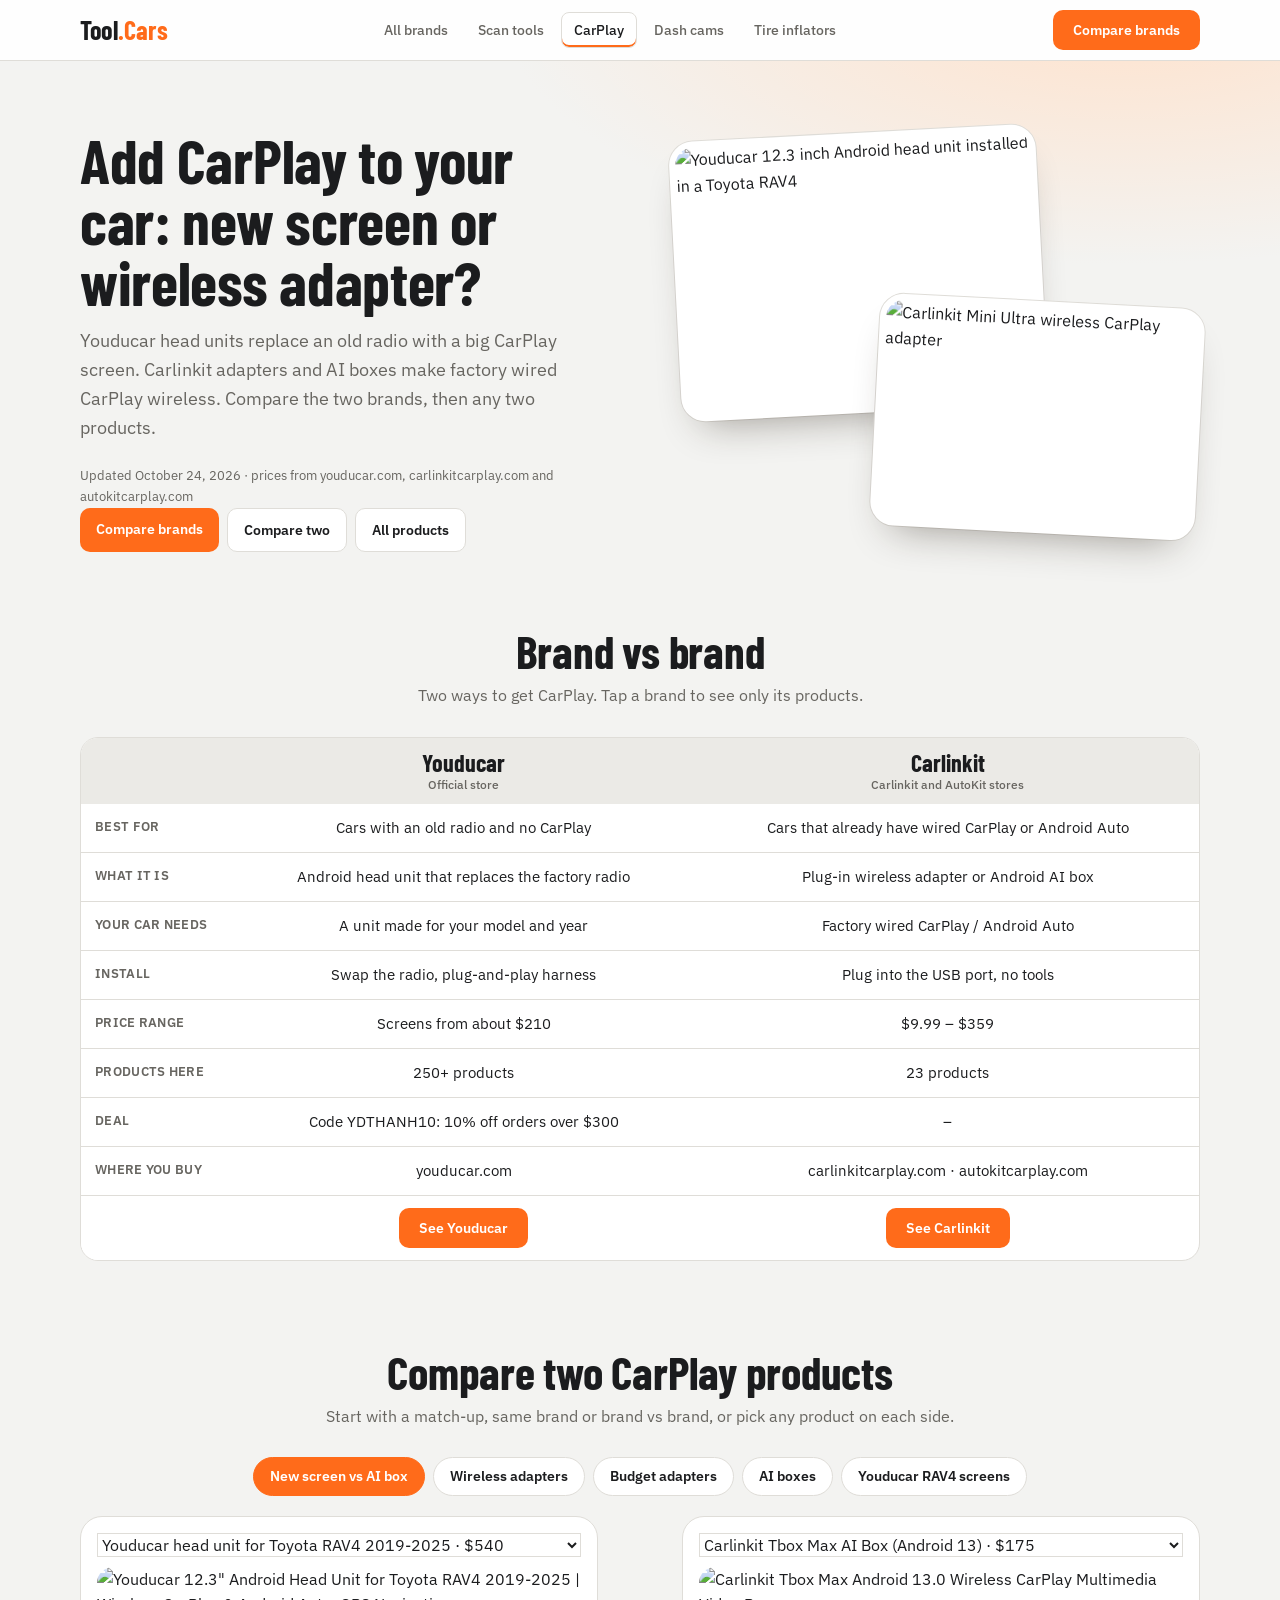
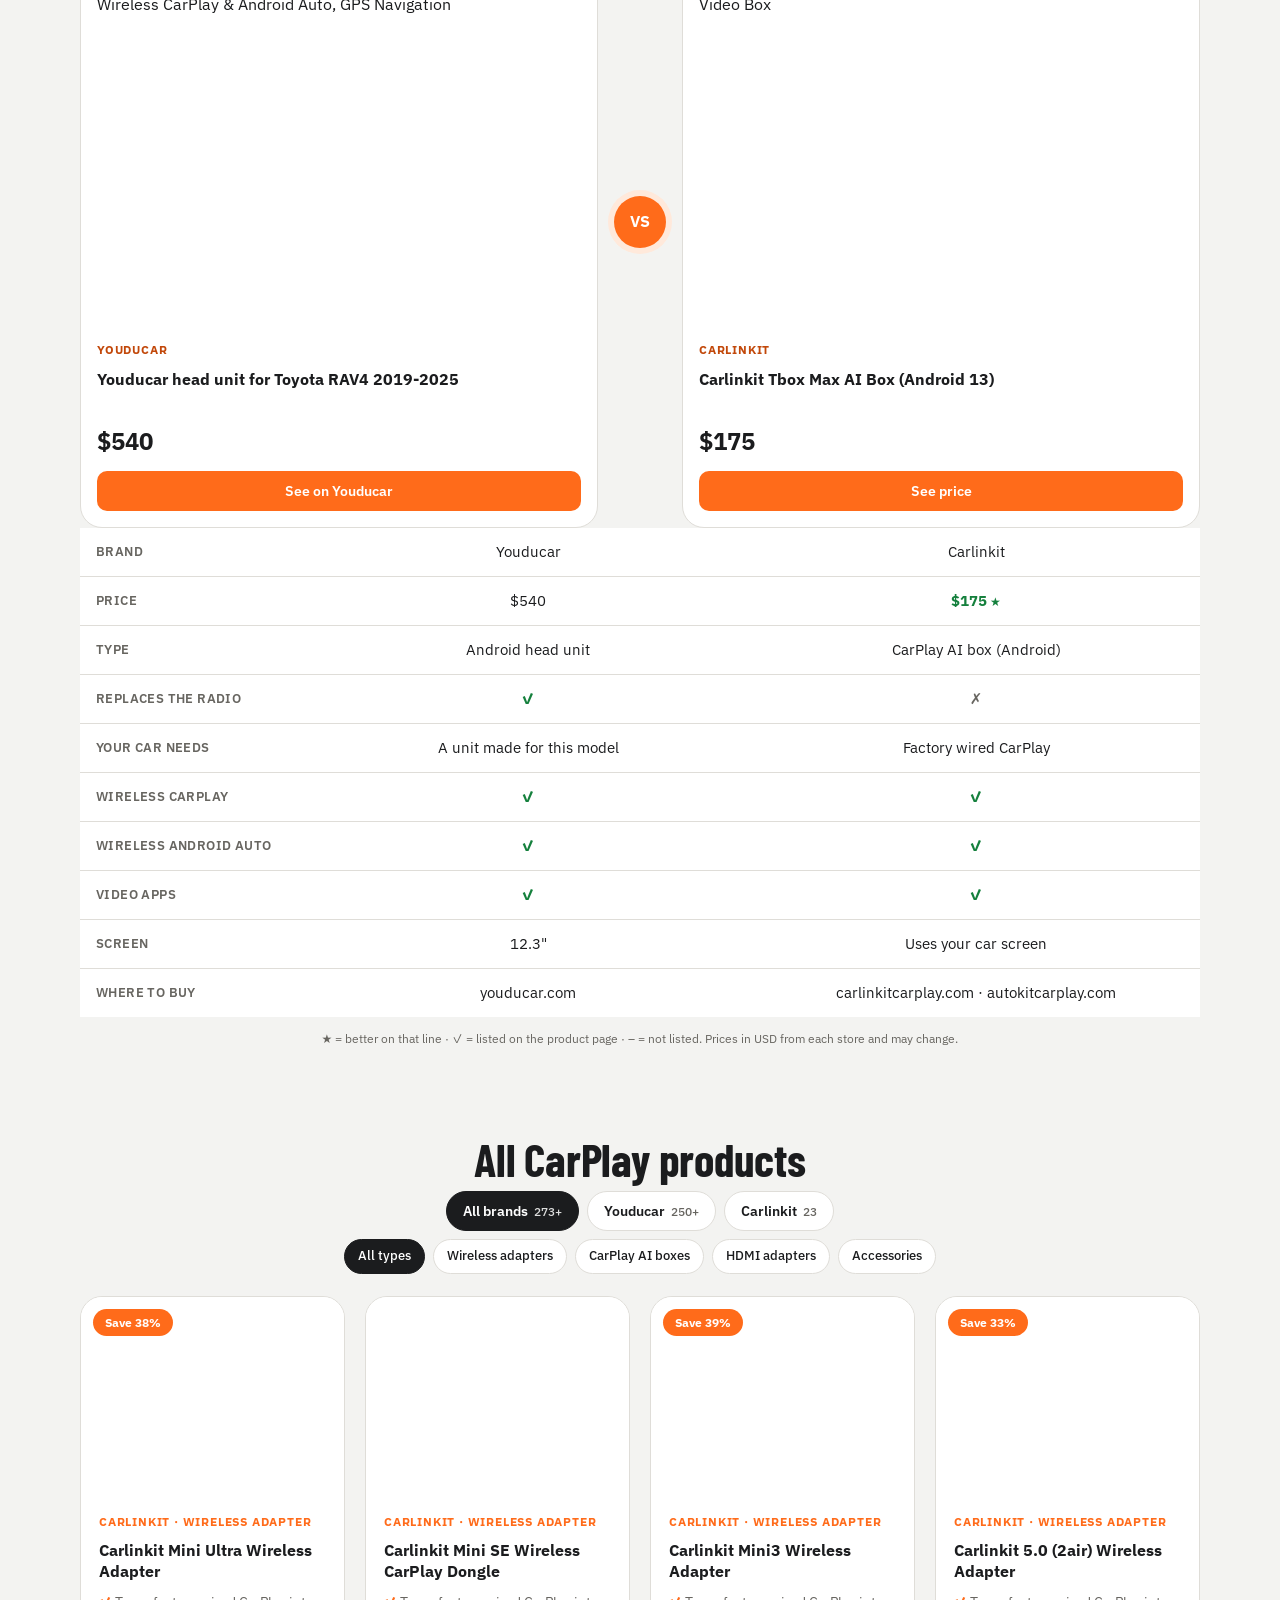
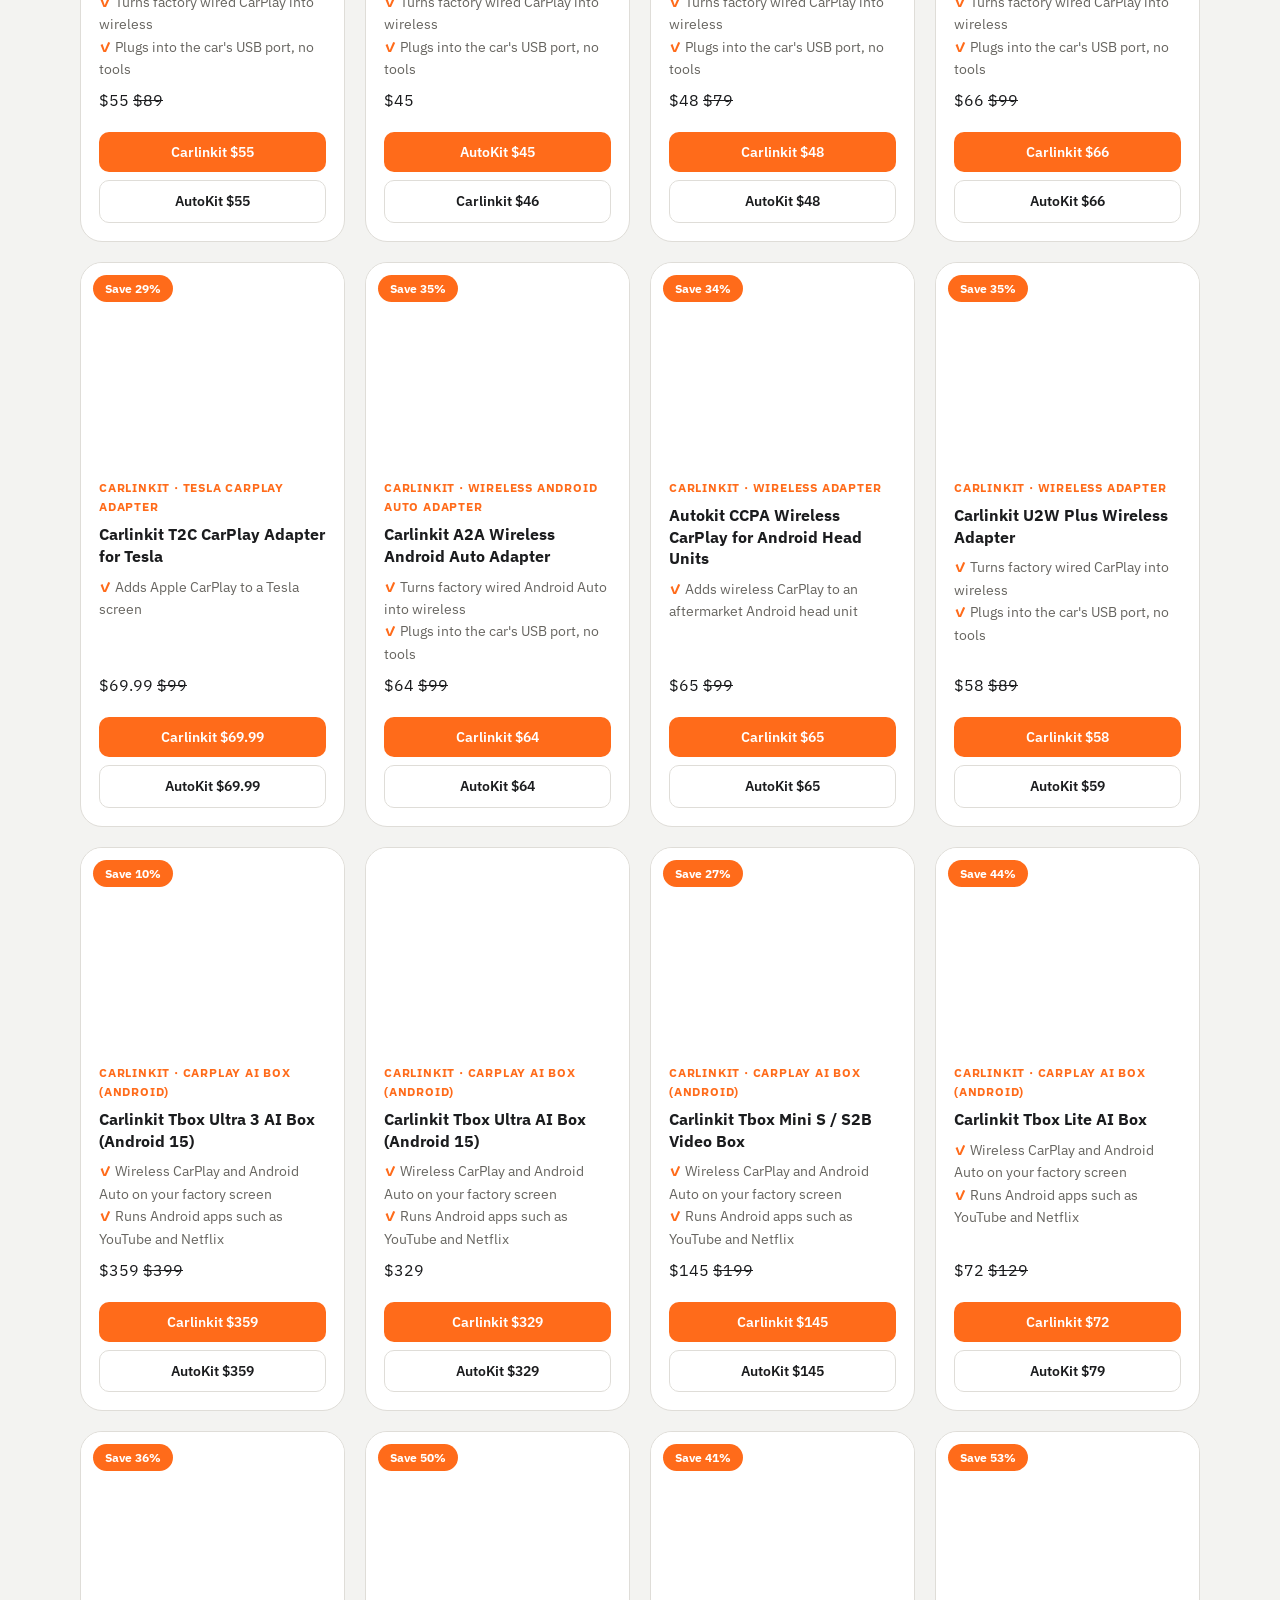
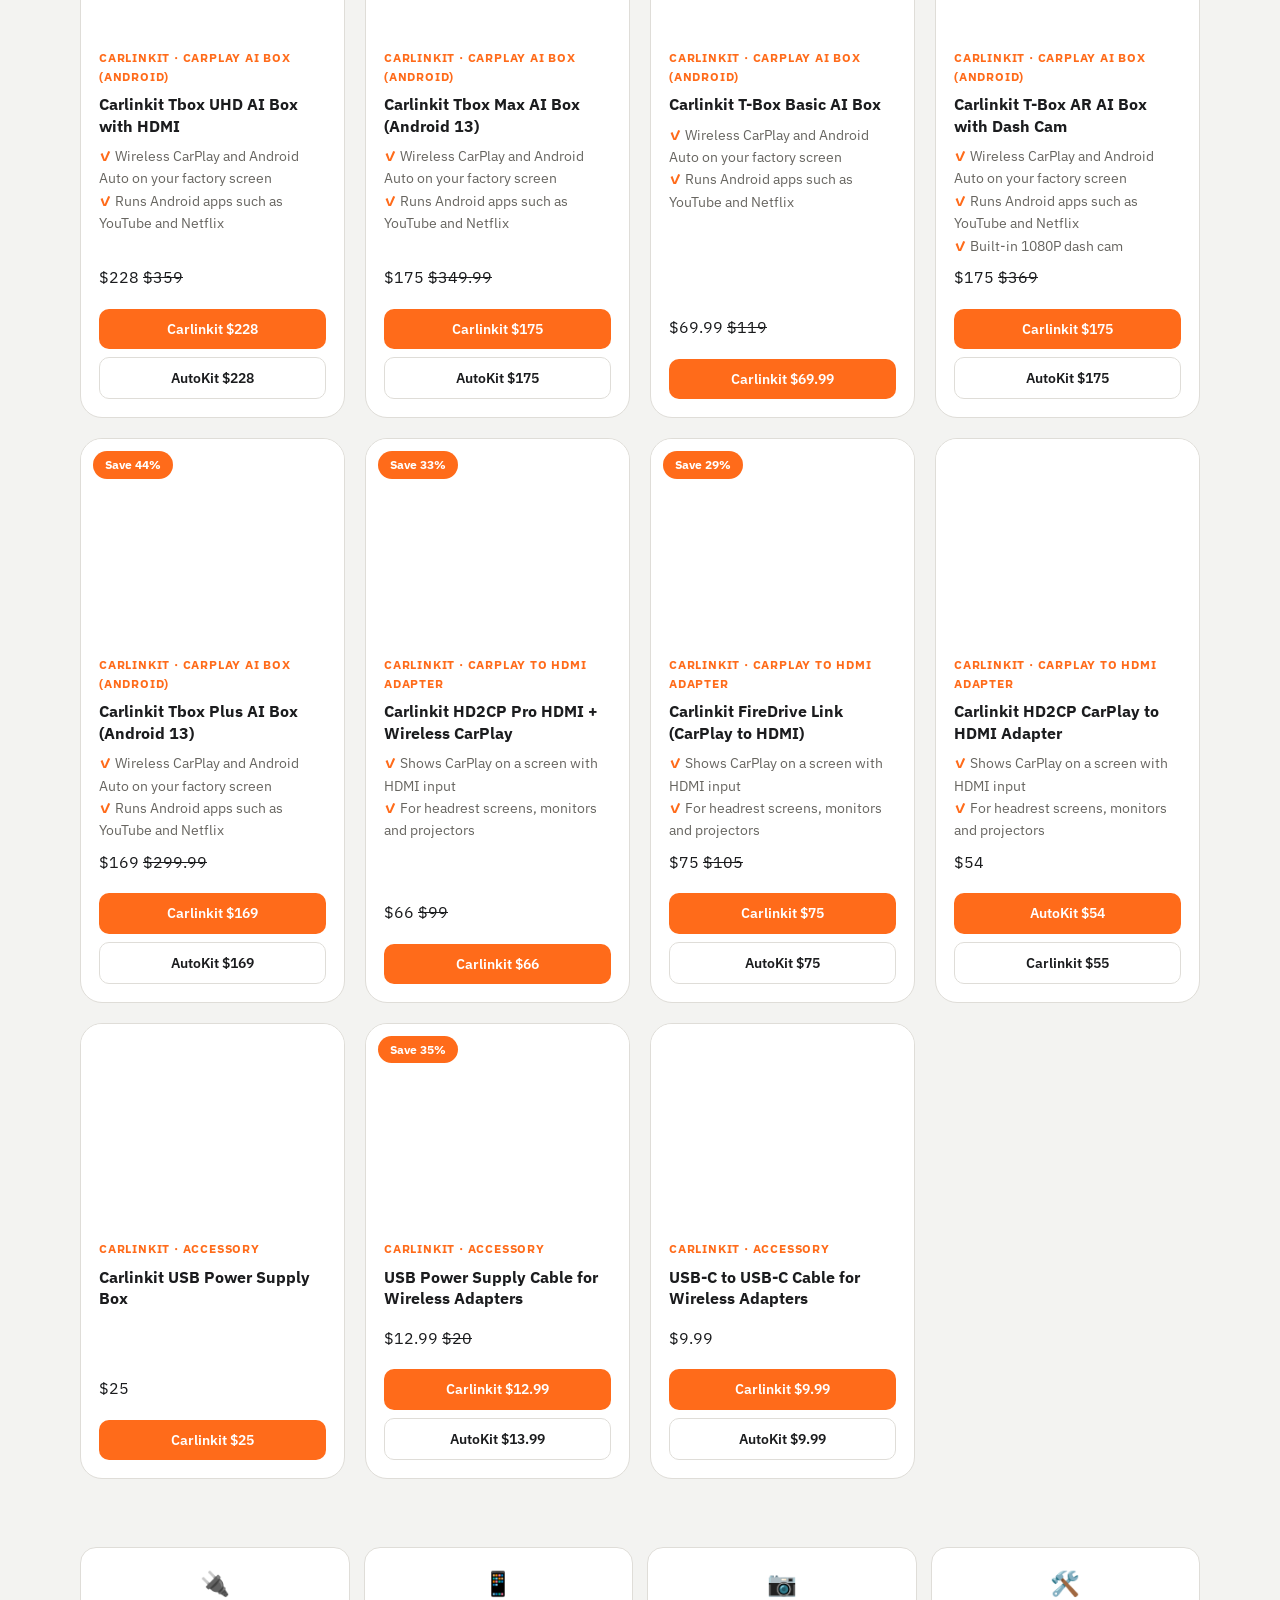
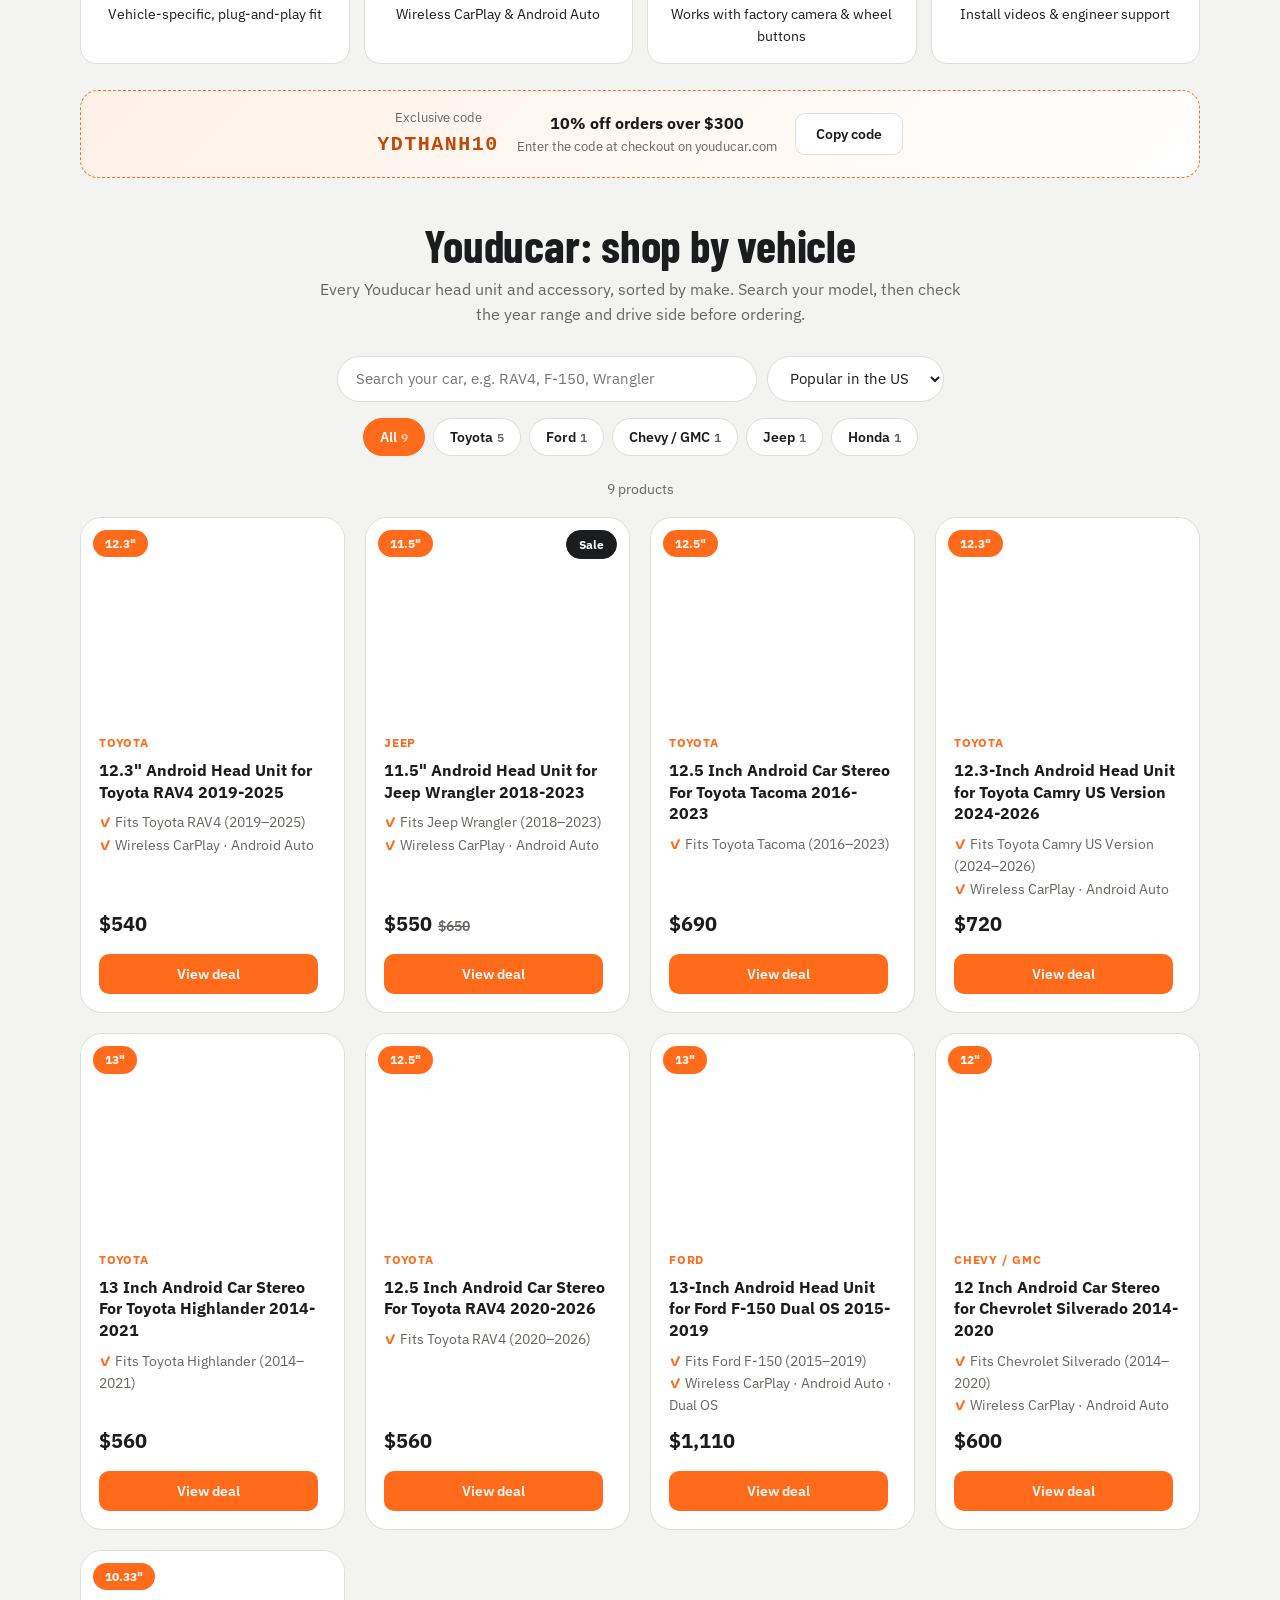
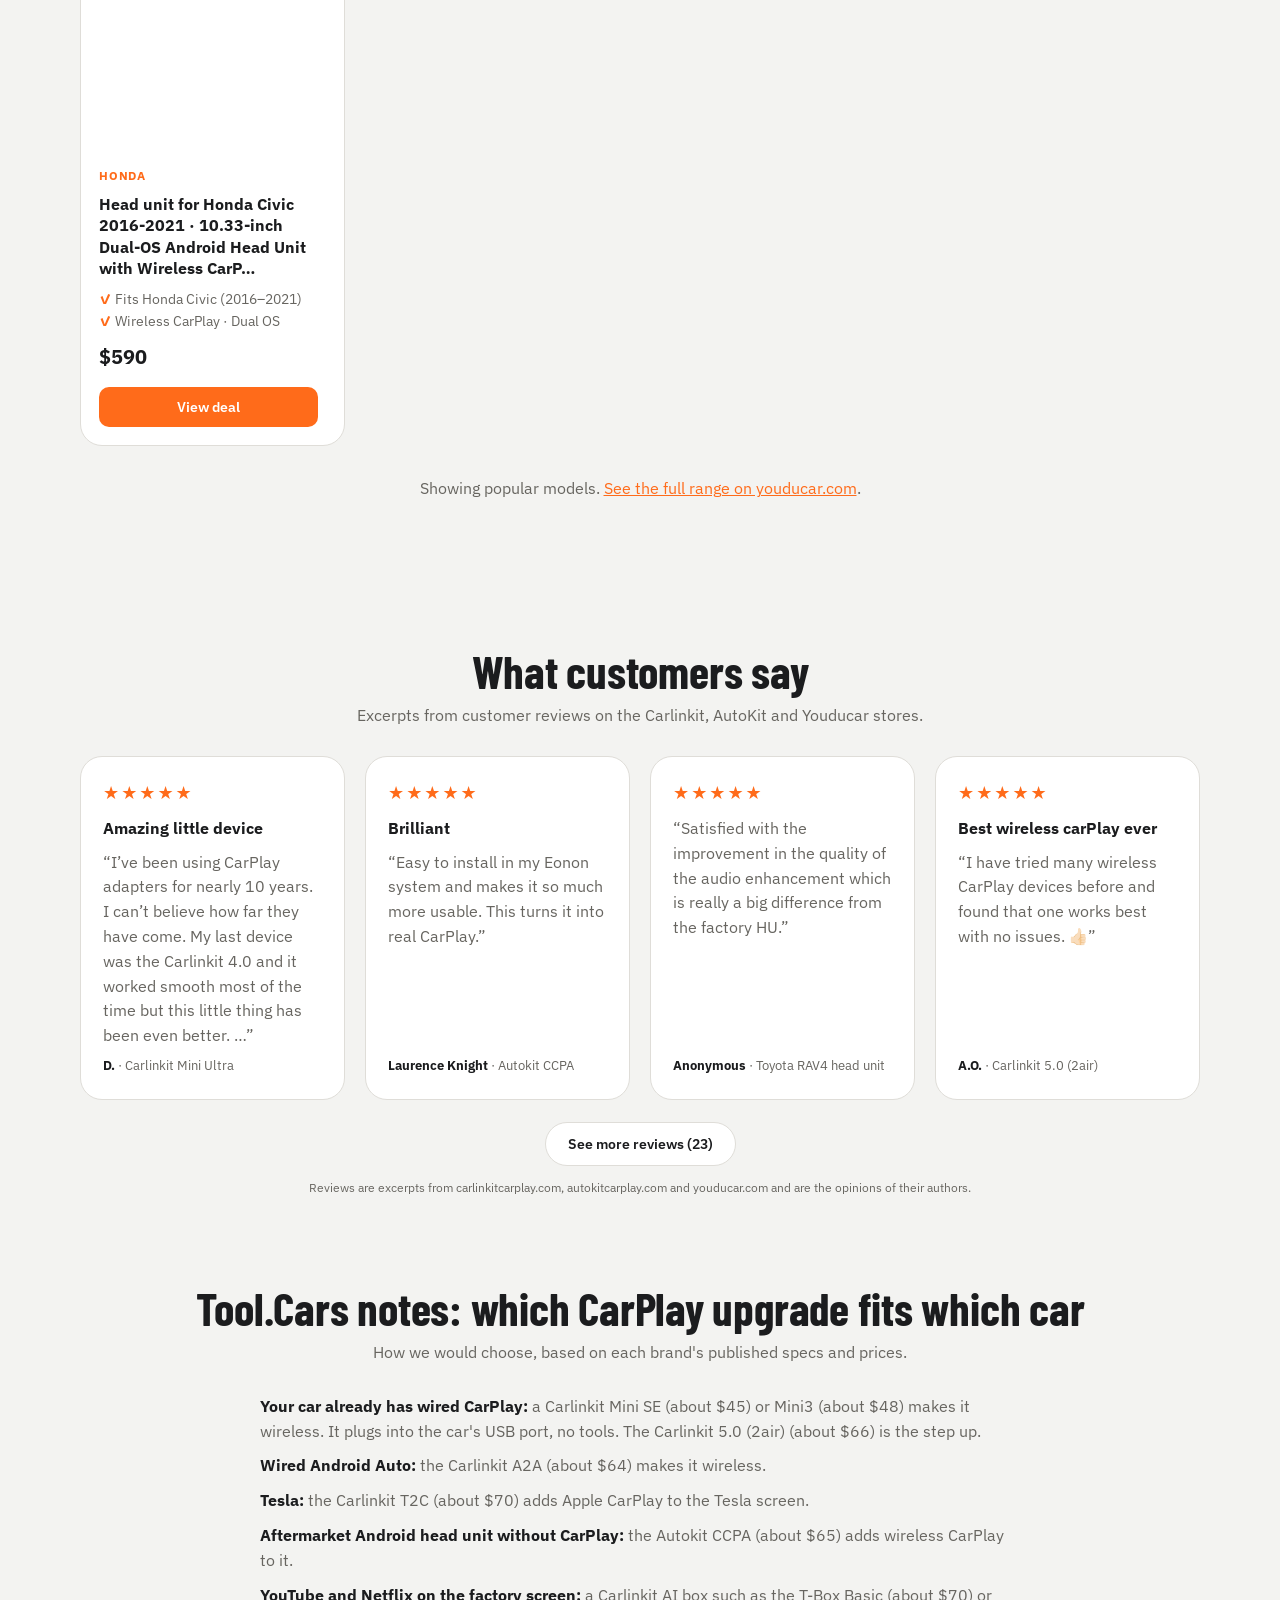
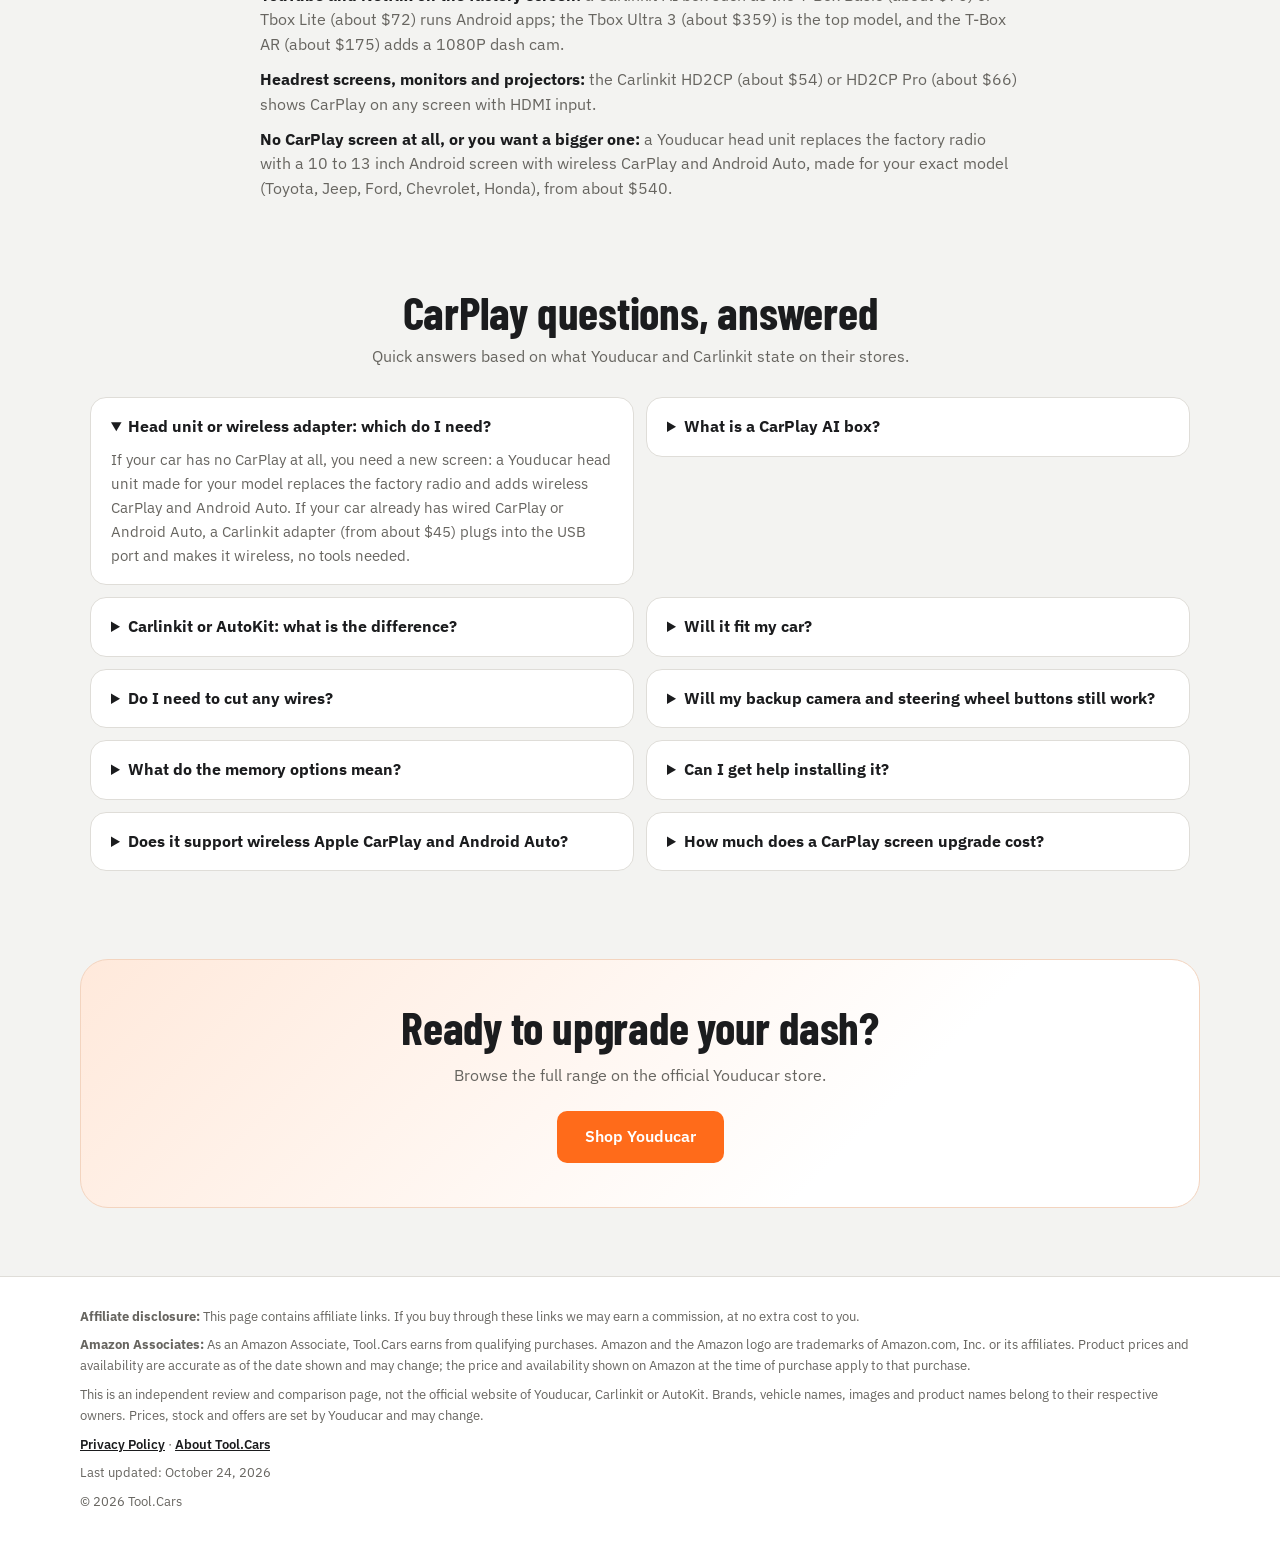
==== commit 5c6630eb: "AI SEO: homepage title and description cover every product type, keyword H1s on each tab, About page" ====
--- a/carplay-screen/index.html
+++ b/carplay-screen/index.html
@@ -901,6 +901,13 @@
  ]
 }
 </script>
+<meta id="og-type" property="og:type" content="website">
+<meta id="og-site" property="og:site_name" content="Tool.Cars">
+<meta id="og-title" property="og:title" content="CarPlay Upgrades Compared: Youducar Screens vs Carlinkit Adapters | Tool.Cars">
+<meta id="og-desc" property="og:description" content="Add CarPlay to your car: Youducar vehicle-specific Android head units vs Carlinkit wireless adapters and AI boxes, compared side by side. Find your car, compare two products.">
+<meta id="og-url" property="og:url" content="https://tool.goldenpasss.com/carplay-screen/">
+<meta id="og-img" property="og:image" content="https://cdn.shopify.com/s/files/1/0637/7527/7119/files/2020-2025_-RAV4.jpg?v=1781866897&amp;width=900">
+<meta id="tw-card" name="twitter:card" content="summary_large_image">
 <link rel="canonical" id="canonical" href="https://tool.goldenpasss.com/carplay-screen/">
 </head>
 <body>
@@ -920,7 +927,7 @@
 <main>
 <section class="hero"><div class="wrap">
   <div>
-    <h1>Add CarPlay: <em>new screen or plug-in adapter?</em></h1>
+    <h1>Add CarPlay to your car: <em>new screen or wireless adapter?</em></h1>
     <p>Youducar head units replace an old radio with a big CarPlay screen. Carlinkit adapters and AI boxes make factory wired CarPlay wireless. Compare the two brands, then any two products.</p>
     <span class="updated">Updated <time datetime="2026-10-24">October 24, 2026</time> · prices from youducar.com, carlinkitcarplay.com and autokitcarplay.com</span>
     <div class="cta">
@@ -1048,7 +1055,7 @@
   <p><b>Affiliate disclosure:</b> This page contains affiliate links. If you buy through these links we may earn a commission, at no extra cost to you.</p>
   <p><b>Amazon Associates:</b> As an Amazon Associate, Tool.Cars earns from qualifying purchases. Amazon and the Amazon logo are trademarks of Amazon.com, Inc. or its affiliates. Product prices and availability are accurate as of the date shown and may change; the price and availability shown on Amazon at the time of purchase apply to that purchase.</p>
   <p>This is an independent review and comparison page, not the official website of Youducar, Carlinkit or AutoKit. Brands, vehicle names, images and product names belong to their respective owners. Prices, stock and offers are set by Youducar and may change.</p>
-  <p><a class="pp" href="https://www.termsfeed.com/live/6e161ee9-1a39-40c5-96cf-be90dc41183e" target="_blank" rel="noopener">Privacy Policy</a></p>
+  <p><a class="pp" href="https://www.termsfeed.com/live/6e161ee9-1a39-40c5-96cf-be90dc41183e" target="_blank" rel="noopener">Privacy Policy</a> · <a class="pp" href="../about/">About Tool.Cars</a></p>
   <p>Last updated: <time datetime="2026-10-24">October 24, 2026</time></p>
   <p>© <span id="y">2026</span> Tool.Cars</p>
 </div></footer>
